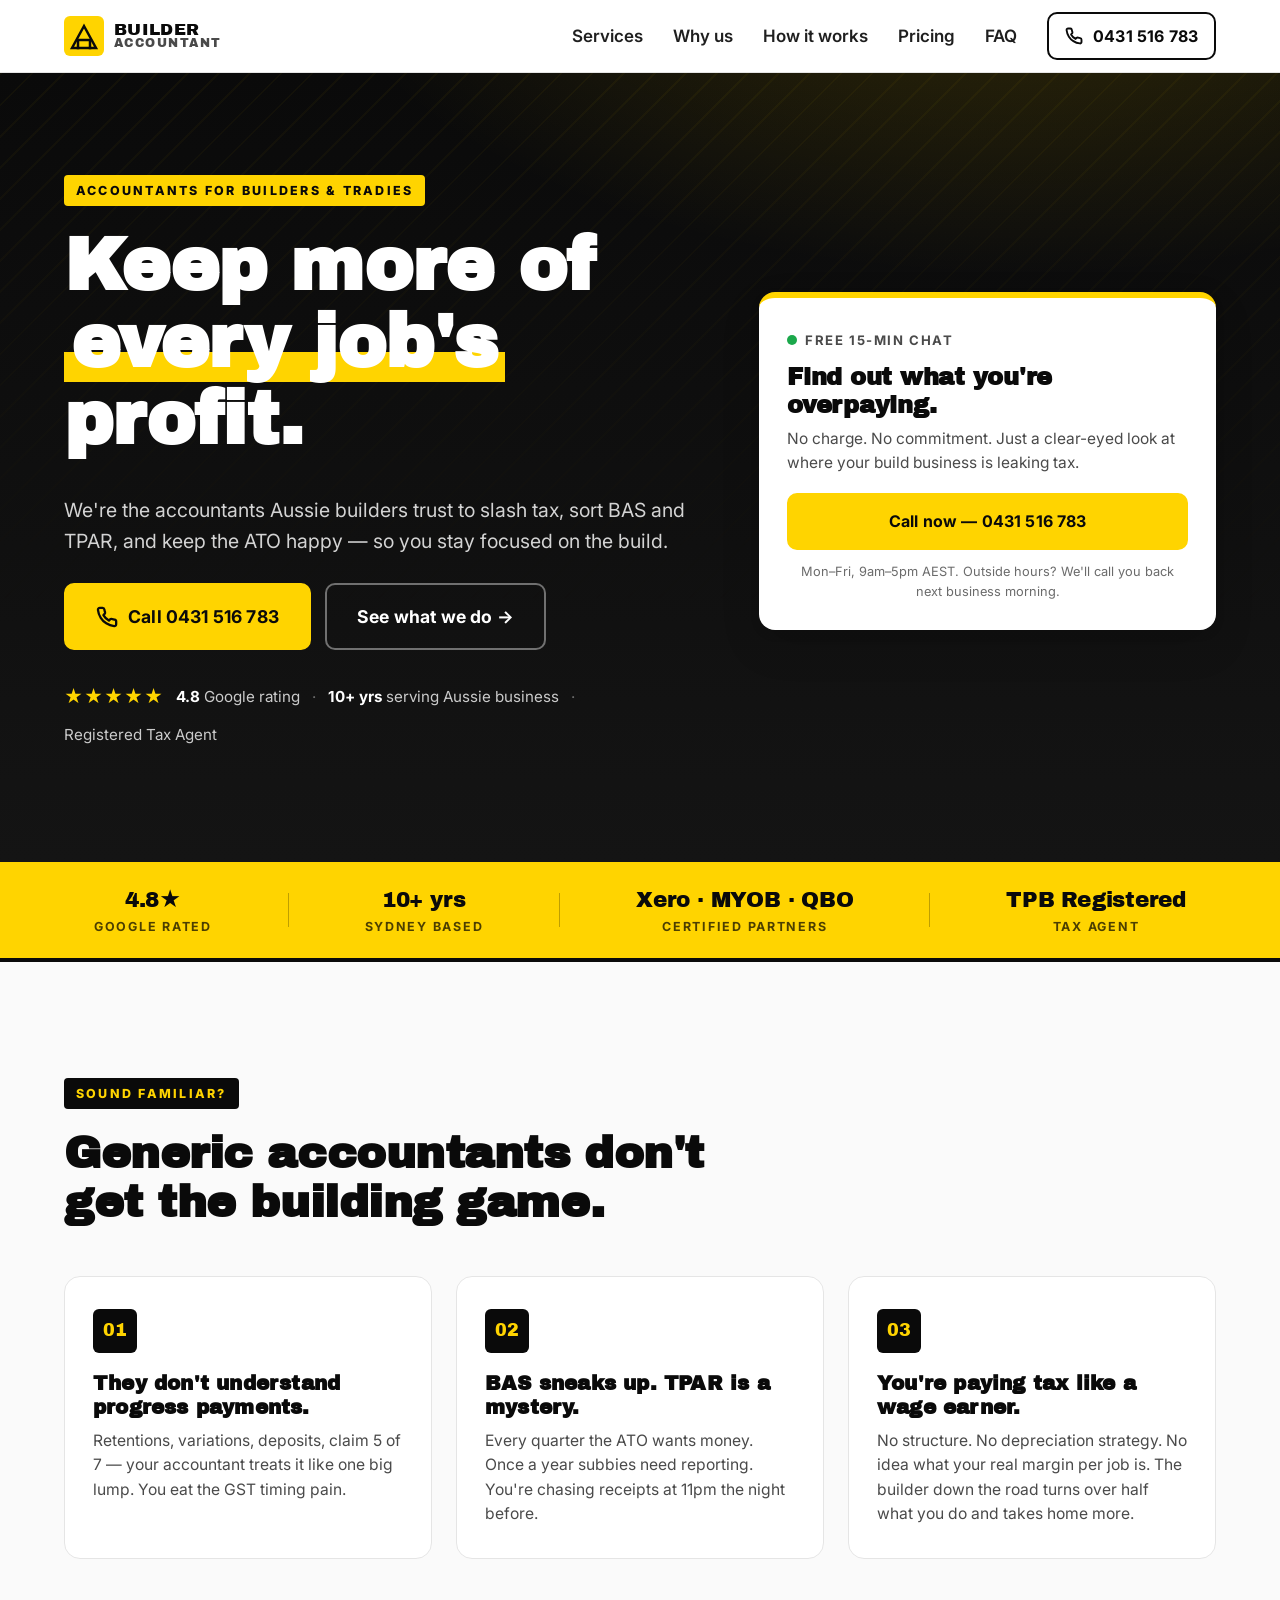
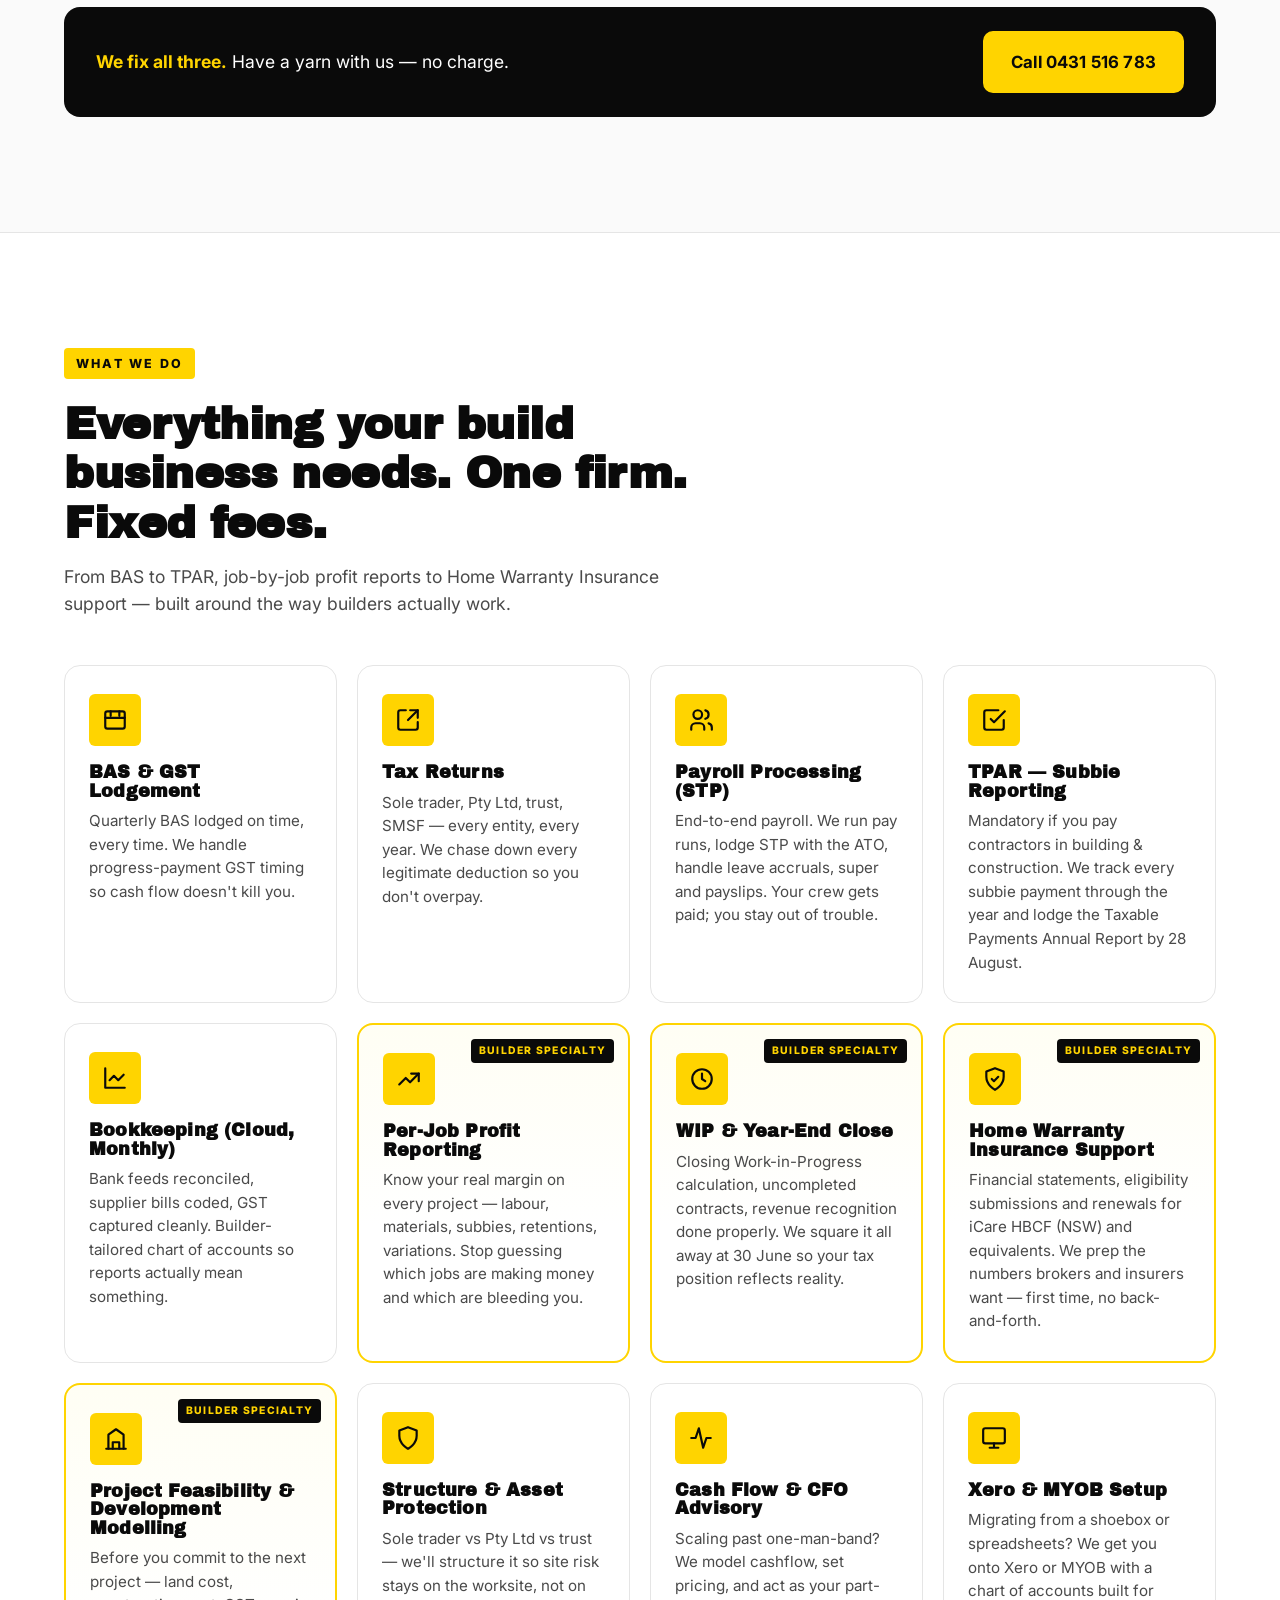
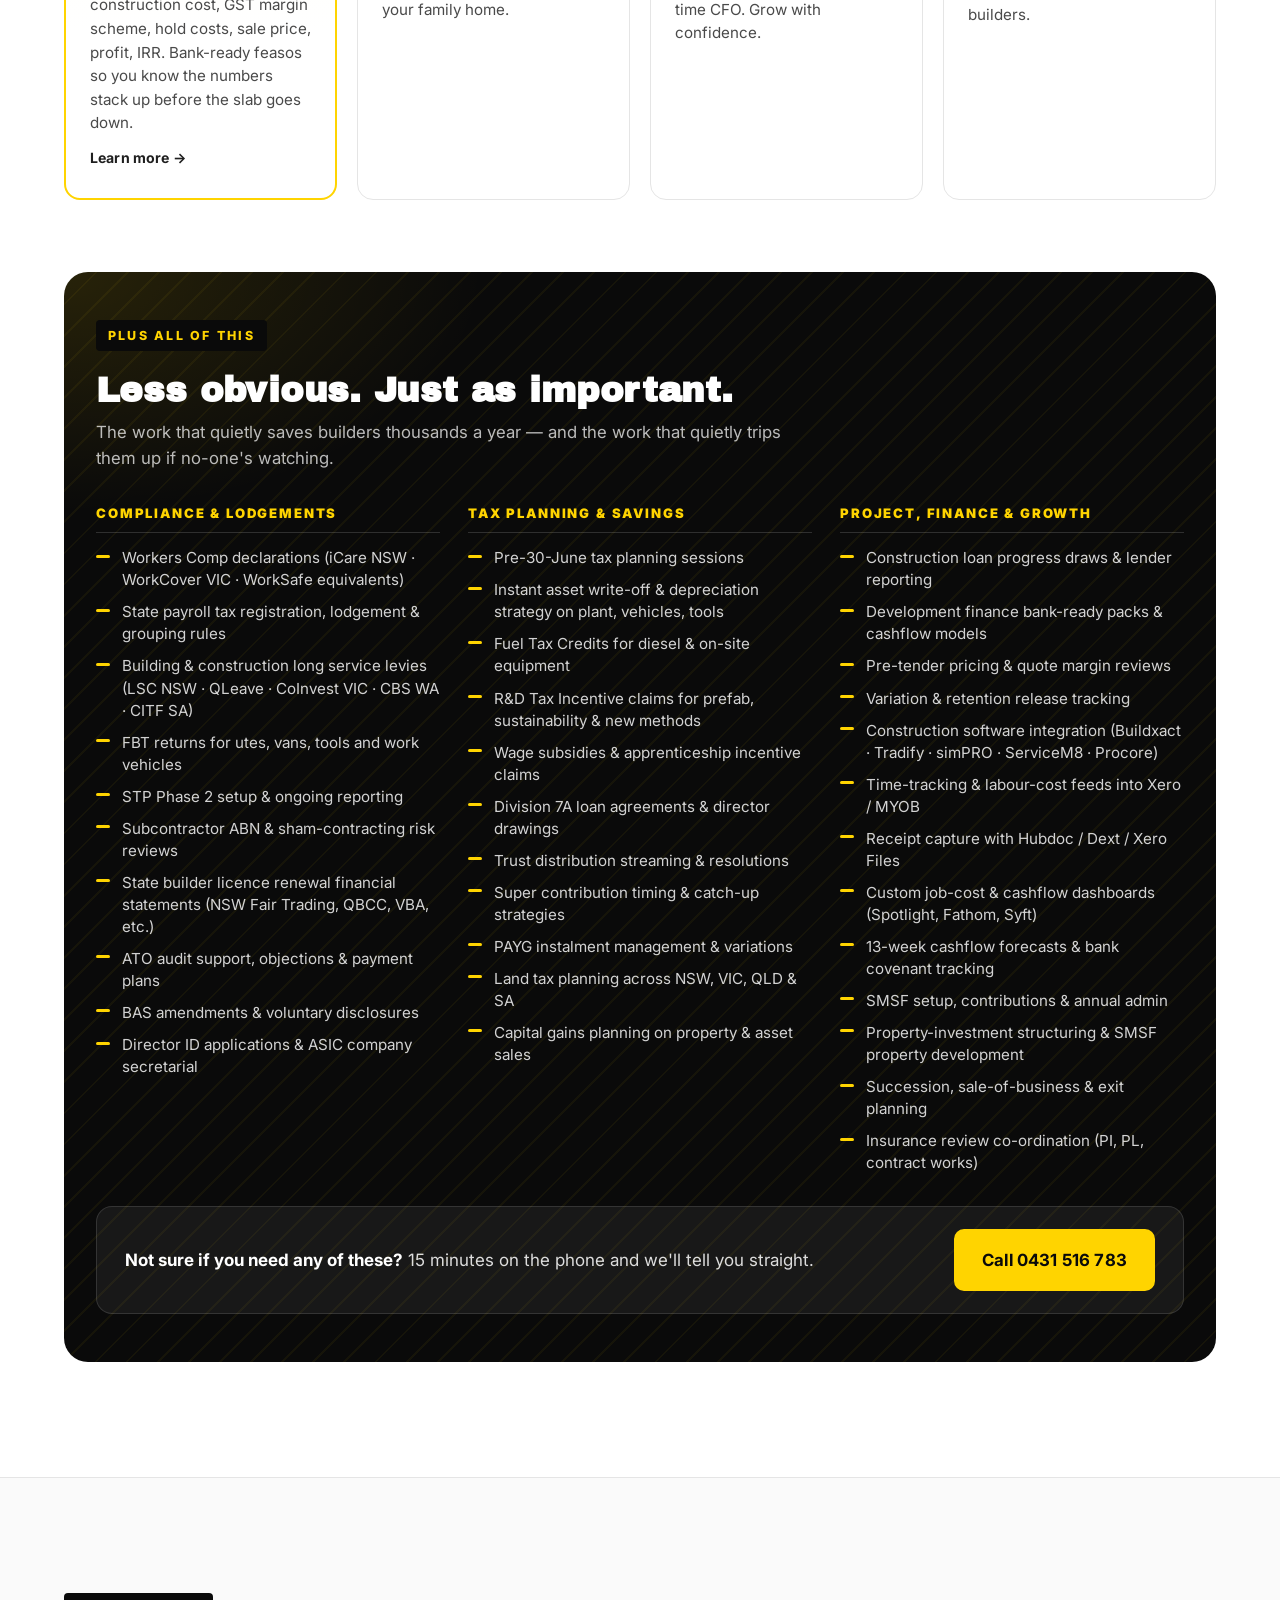
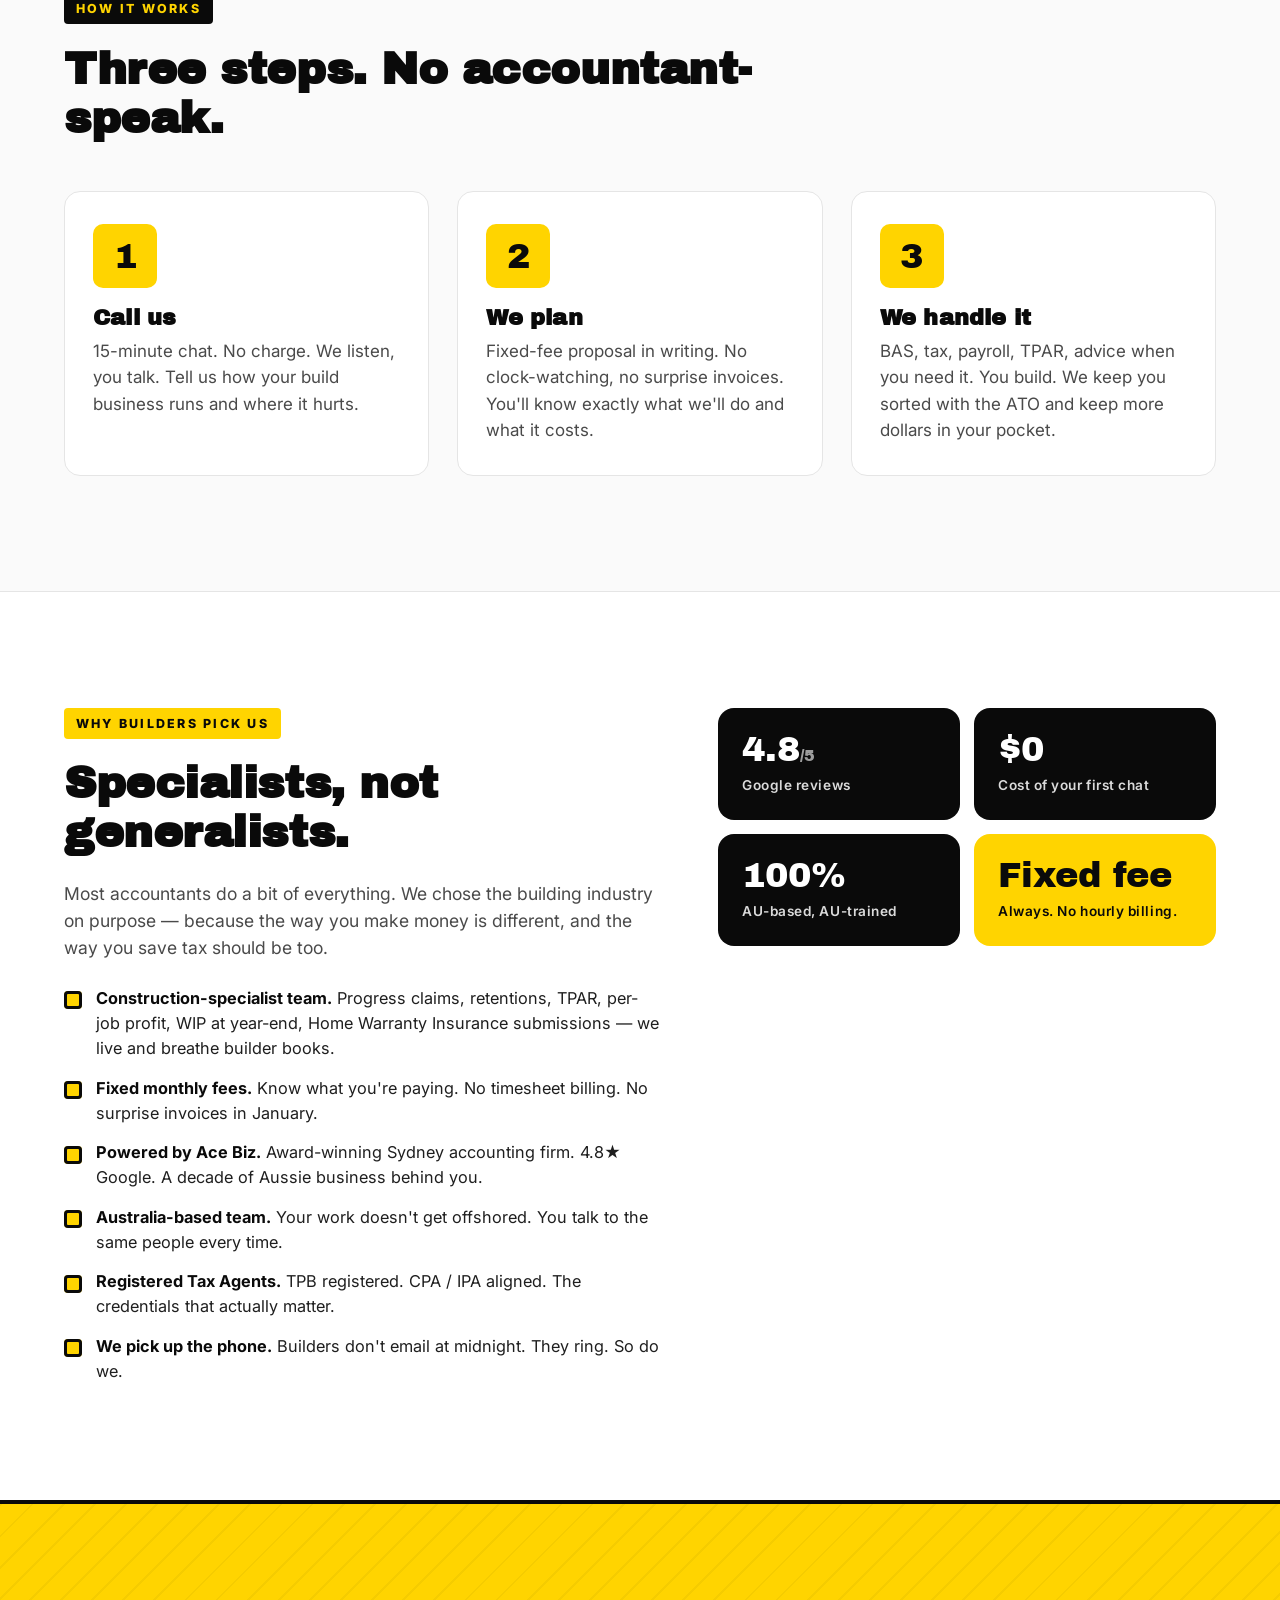
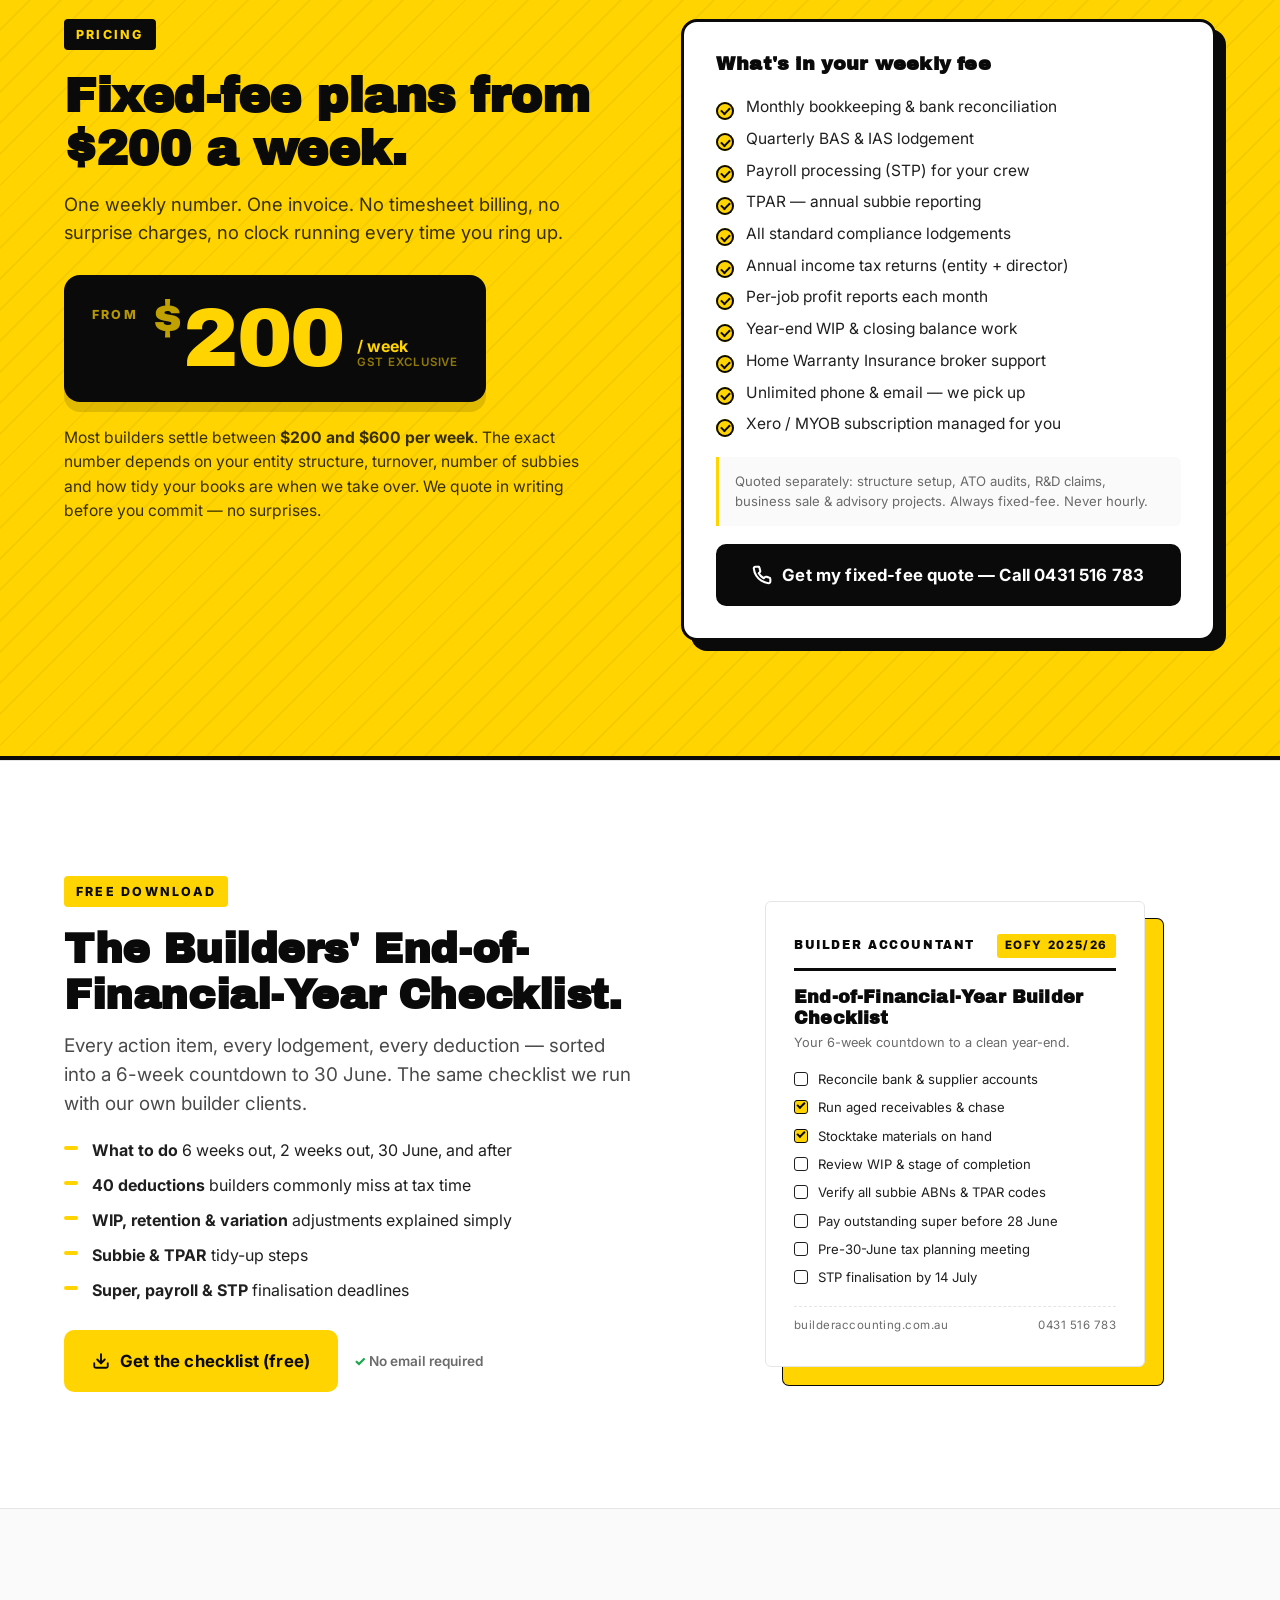
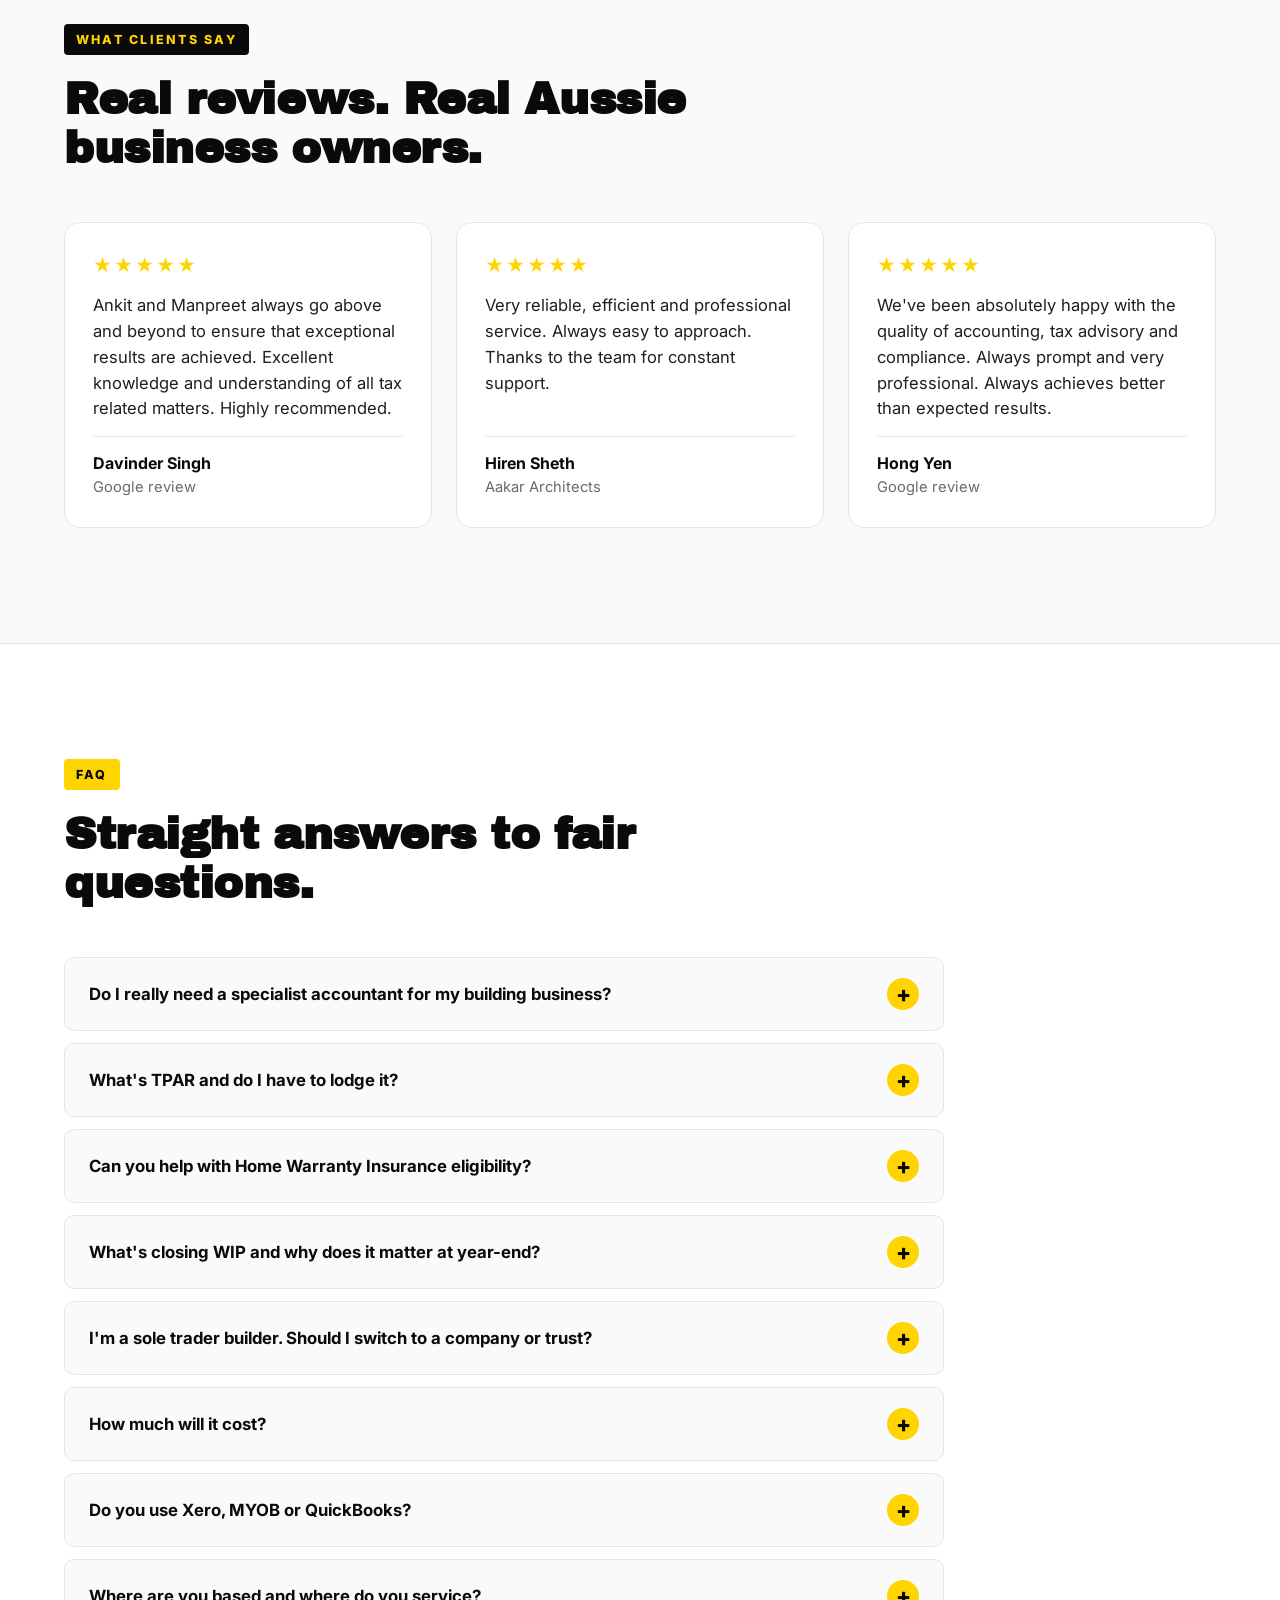
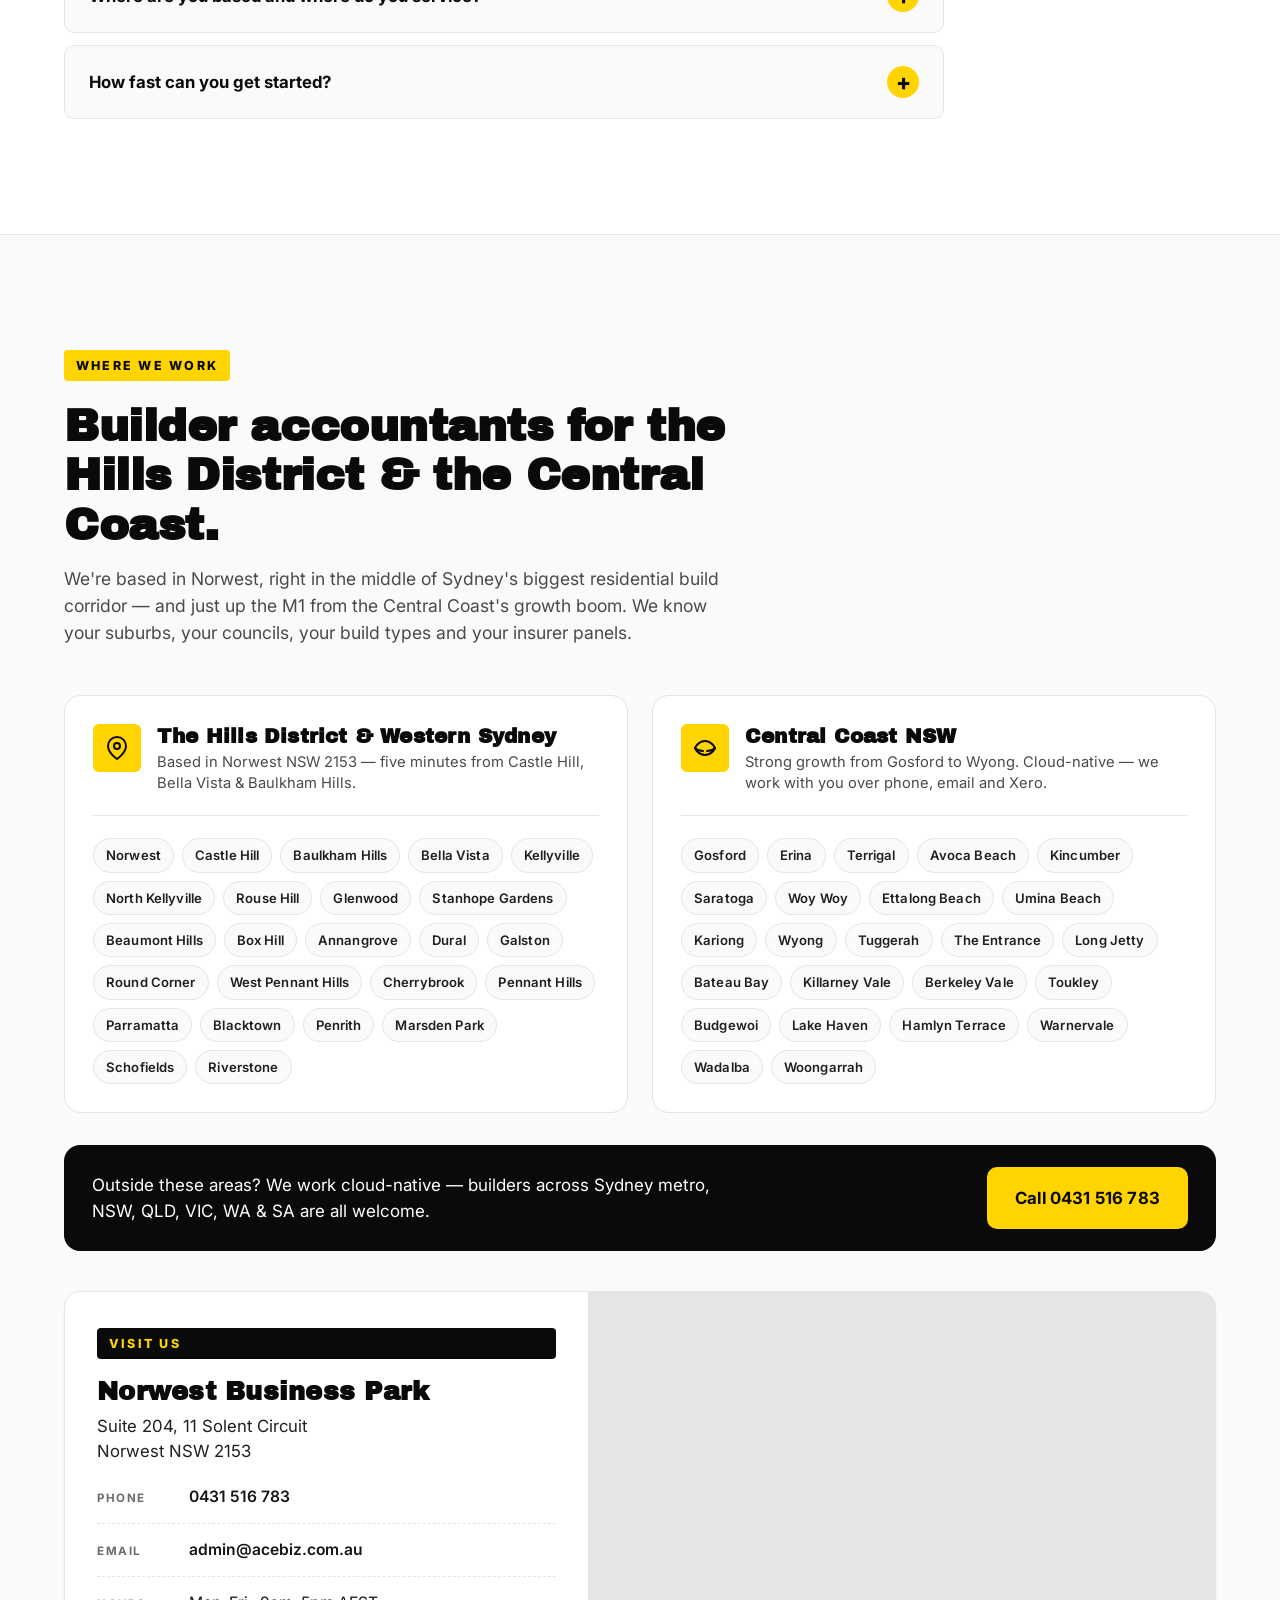
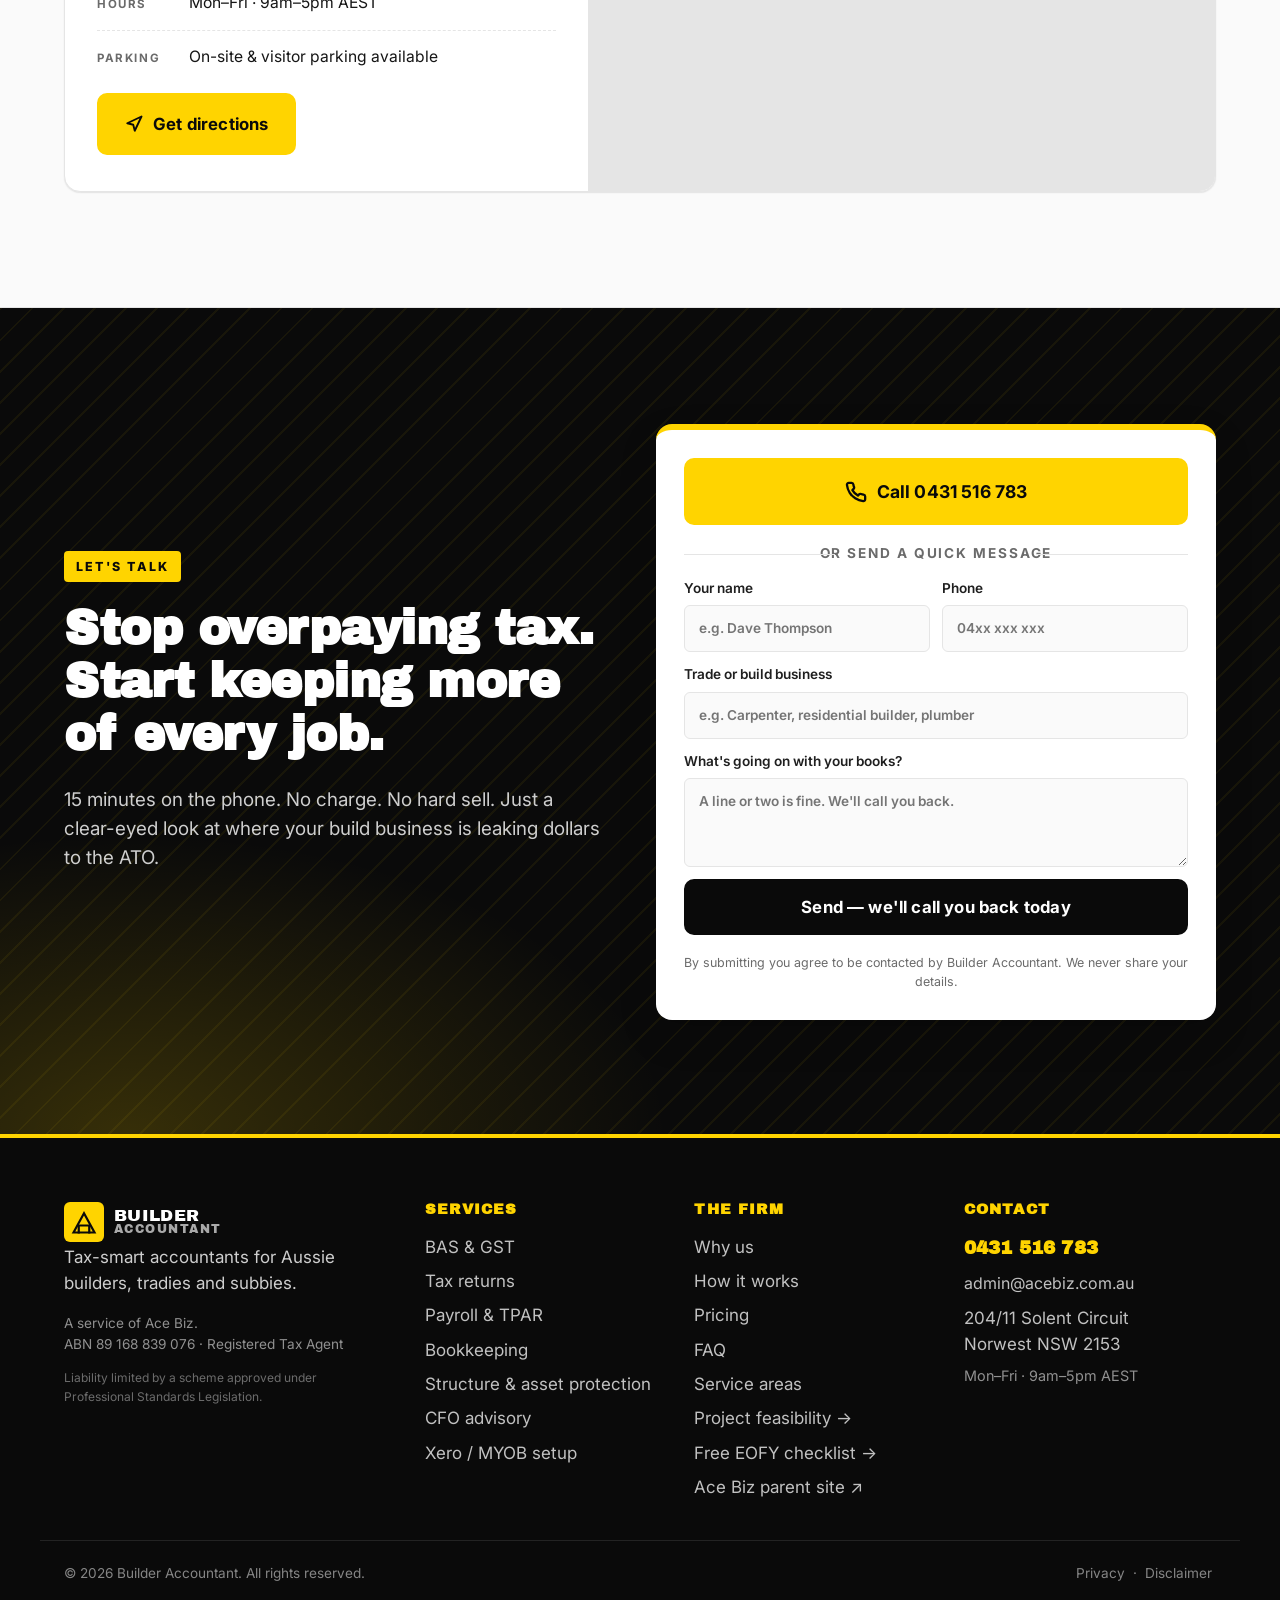
==== index.html @ e3e59bdb "Update contact forms to use Formsubmit.co" ====
<!doctype html>
<html lang="en-AU">
<head>
<meta charset="utf-8">
<meta name="viewport" content="width=device-width,initial-scale=1">
<title>Builder Accountant | Tax-Smart Accountants for Aussie Builders & Tradies</title>
<meta name="description" content="Accountants for builders &amp; tradies across the Hills District, Central Coast &amp; NSW. BAS, TPAR, payroll, per-job profit, WIP, HWI, project feasibility. Fixed plans from $200/week. Call 0431 516 783.">
<meta name="theme-color" content="#0A0A0A">
<meta property="og:title" content="Builder Accountant — Keep more of every job's profit.">
<meta property="og:description" content="The accountants Aussie builders trust to slash tax, sort BAS and TPAR, and keep the ATO happy.">
<meta property="og:type" content="website">
<meta property="og:url" content="https://builderaccounting.com.au">
<link rel="preconnect" href="https://fonts.googleapis.com">
<link rel="preconnect" href="https://fonts.gstatic.com" crossorigin>
<link href="https://fonts.googleapis.com/css2?family=Archivo+Black&family=Inter:wght@400;500;600;700;800&display=swap" rel="stylesheet">
<link rel="stylesheet" href="styles.css">

<!-- Schema.org structured data: LocalBusiness + AccountingService -->
<script type="application/ld+json">
{
  "@context": "https://schema.org",
  "@graph": [
    {
      "@type": ["AccountingService", "LocalBusiness", "ProfessionalService"],
      "@id": "https://builderaccounting.com.au/#business",
      "name": "Builder Accountant",
      "alternateName": "Builder Accountant — A service of Ace Biz",
      "url": "https://builderaccounting.com.au",
      "image": "https://builderaccounting.com.au/og-image.png",
      "logo": "https://builderaccounting.com.au/logo.png",
      "telephone": "+61-431-516-783",
      "email": "admin@acebiz.com.au",
      "priceRange": "$$",
      "currenciesAccepted": "AUD",
      "paymentAccepted": "Cash, EFT, Credit Card, Direct Debit",
      "slogan": "Keep more of every job's profit.",
      "description": "Specialist accountants for Australian builders and tradies. BAS, TPAR, payroll, per-job profit, WIP, Home Warranty Insurance, project feasibility and tax planning. Fixed-fee plans from $200 a week.",
      "parentOrganization": {
        "@type": "AccountingService",
        "name": "Ace Biz",
        "url": "https://acebiz.com.au"
      },
      "address": {
        "@type": "PostalAddress",
        "streetAddress": "Suite 204, 11 Solent Circuit",
        "addressLocality": "Norwest",
        "addressRegion": "NSW",
        "postalCode": "2153",
        "addressCountry": "AU"
      },
      "geo": {
        "@type": "GeoCoordinates",
        "latitude": -33.7333,
        "longitude": 150.9667
      },
      "openingHoursSpecification": {
        "@type": "OpeningHoursSpecification",
        "dayOfWeek": ["Monday", "Tuesday", "Wednesday", "Thursday", "Friday"],
        "opens": "09:00",
        "closes": "17:00"
      },
      "aggregateRating": {
        "@type": "AggregateRating",
        "ratingValue": "4.8",
        "bestRating": "5",
        "ratingCount": "30"
      },
      "areaServed": [
        { "@type": "AdministrativeArea", "name": "The Hills District, NSW" },
        { "@type": "AdministrativeArea", "name": "Central Coast, NSW" },
        { "@type": "AdministrativeArea", "name": "Western Sydney, NSW" },
        { "@type": "City", "name": "Norwest" },
        { "@type": "City", "name": "Castle Hill" },
        { "@type": "City", "name": "Baulkham Hills" },
        { "@type": "City", "name": "Bella Vista" },
        { "@type": "City", "name": "Kellyville" },
        { "@type": "City", "name": "Rouse Hill" },
        { "@type": "City", "name": "Gosford" },
        { "@type": "City", "name": "Erina" },
        { "@type": "City", "name": "Wyong" },
        { "@type": "City", "name": "Terrigal" },
        { "@type": "State", "name": "New South Wales" }
      ],
      "knowsAbout": [
        "BAS Lodgement", "GST", "TPAR", "Single Touch Payroll",
        "Job Costing", "Work-in-Progress Accounting", "Home Warranty Insurance",
        "Project Feasibility Analysis", "Construction Tax", "Fuel Tax Credits",
        "Division 7A", "Trust Distributions", "Xero", "MYOB"
      ],
      "hasOfferCatalog": {
        "@type": "OfferCatalog",
        "name": "Accounting Services for Builders",
        "itemListElement": [
          { "@type": "Offer", "itemOffered": { "@type": "Service", "name": "BAS & GST Lodgement" } },
          { "@type": "Offer", "itemOffered": { "@type": "Service", "name": "Tax Returns" } },
          { "@type": "Offer", "itemOffered": { "@type": "Service", "name": "Payroll Processing (STP)" } },
          { "@type": "Offer", "itemOffered": { "@type": "Service", "name": "TPAR — Taxable Payments Annual Report" } },
          { "@type": "Offer", "itemOffered": { "@type": "Service", "name": "Bookkeeping" } },
          { "@type": "Offer", "itemOffered": { "@type": "Service", "name": "Per-Job Profit Reporting" } },
          { "@type": "Offer", "itemOffered": { "@type": "Service", "name": "WIP & Year-End Close" } },
          { "@type": "Offer", "itemOffered": { "@type": "Service", "name": "Home Warranty Insurance Support" } },
          { "@type": "Offer", "itemOffered": { "@type": "Service", "name": "Project Feasibility & Development Modelling" } },
          { "@type": "Offer", "itemOffered": { "@type": "Service", "name": "Business Structure & Asset Protection" } },
          { "@type": "Offer", "itemOffered": { "@type": "Service", "name": "Cash Flow & CFO Advisory" } },
          { "@type": "Offer", "itemOffered": { "@type": "Service", "name": "Xero & MYOB Setup" } }
        ]
      },
      "offers": {
        "@type": "Offer",
        "priceCurrency": "AUD",
        "price": "200",
        "priceSpecification": {
          "@type": "UnitPriceSpecification",
          "price": "200",
          "priceCurrency": "AUD",
          "unitText": "WEEK",
          "referenceQuantity": { "@type": "QuantitativeValue", "value": "1", "unitText": "WEEK" }
        },
        "description": "Fixed-fee weekly accounting plan for builders, starting from $200 per week."
      },
      "sameAs": [
        "https://acebiz.com.au"
      ]
    },
    {
      "@type": "WebSite",
      "@id": "https://builderaccounting.com.au/#website",
      "url": "https://builderaccounting.com.au",
      "name": "Builder Accountant",
      "publisher": { "@id": "https://builderaccounting.com.au/#business" },
      "inLanguage": "en-AU"
    },
    {
      "@type": "FAQPage",
      "@id": "https://builderaccounting.com.au/#faq",
      "mainEntity": [
        {
          "@type": "Question",
          "name": "Do I really need a specialist accountant for my building business?",
          "acceptedAnswer": { "@type": "Answer", "text": "If you want to keep more profit, yes. Builders deal with progress payments, retentions, subcontractors, TPAR, GST timing on long jobs and high site risk — none of which a generalist sees every day. A specialist saves you tax and saves you hassle." }
        },
        {
          "@type": "Question",
          "name": "What's TPAR and do I have to lodge it?",
          "acceptedAnswer": { "@type": "Answer", "text": "The Taxable Payments Annual Report is mandatory for businesses in the building and construction industry that pay contractors. It's due 28 August each year and reports every dollar paid to subcontractors. We handle it for you as part of our standard service." }
        },
        {
          "@type": "Question",
          "name": "Can you help with Home Warranty Insurance eligibility?",
          "acceptedAnswer": { "@type": "Answer", "text": "Yes. We prepare the financial statements, working-capital and net-asset positions that iCare HBCF (NSW) and equivalent insurers in QLD, VIC, WA and SA require for builder eligibility and turnover limits." }
        },
        {
          "@type": "Question",
          "name": "What's closing WIP and why does it matter at year-end?",
          "acceptedAnswer": { "@type": "Answer", "text": "Work-in-Progress is the value of jobs that are part-finished at 30 June. Getting it wrong distorts your taxable income. We calculate it using stage-of-completion or cost-to-cost methods so your year-end position reflects reality." }
        },
        {
          "@type": "Question",
          "name": "How much will it cost?",
          "acceptedAnswer": { "@type": "Answer", "text": "Fixed weekly fee, agreed up front in writing. Plans start from $200 a week and most builders settle between $200 and $600 per week depending on structure, turnover, subbies and book cleanliness." }
        },
        {
          "@type": "Question",
          "name": "Where are you based and where do you service?",
          "acceptedAnswer": { "@type": "Answer", "text": "Office is in Norwest NSW 2153 in the Hills District. We service builders heavily across the Hills, Western Sydney and the Central Coast, and work cloud-native with builders across NSW, QLD, VIC, WA and SA." }
        }
      ]
    }
  ]
}
</script>
</head>
<body>

<!-- Skip link -->
<a class="skip" href="#main">Skip to content</a>

<!-- Header -->
<header class="hdr" id="hdr">
  <div class="wrap hdr-row">
    <a href="#" class="logo" aria-label="Builder Accountant home">
      <span class="logo-mark" aria-hidden="true">
        <svg viewBox="0 0 32 32" width="32" height="32" fill="none" stroke="currentColor" stroke-width="2.5" stroke-linecap="square" stroke-linejoin="miter">
          <path d="M4 28 L16 6 L28 28 Z"/>
          <path d="M10 28 L10 20 L22 20 L22 28"/>
        </svg>
      </span>
      <span class="logo-text">BUILDER<span class="logo-text-2">ACCOUNTANT</span></span>
    </a>
    <nav class="nav" aria-label="Primary">
      <a href="#services">Services</a>
      <a href="#why">Why us</a>
      <a href="#process">How it works</a>
      <a href="#pricing">Pricing</a>
      <a href="#faq">FAQ</a>
    </nav>
    <a class="btn btn-call hdr-cta" href="tel:+61431516783">
      <svg viewBox="0 0 24 24" width="18" height="18" fill="none" stroke="currentColor" stroke-width="2.5" stroke-linecap="round" stroke-linejoin="round" aria-hidden="true">
        <path d="M22 16.92v3a2 2 0 0 1-2.18 2 19.79 19.79 0 0 1-8.63-3.07 19.5 19.5 0 0 1-6-6 19.79 19.79 0 0 1-3.07-8.67A2 2 0 0 1 4.11 2h3a2 2 0 0 1 2 1.72c.13.96.37 1.9.72 2.81a2 2 0 0 1-.45 2.11L8.09 9.91a16 16 0 0 0 6 6l1.27-1.27a2 2 0 0 1 2.11-.45c.91.35 1.85.59 2.81.72A2 2 0 0 1 22 16.92z"/>
      </svg>
      <span><strong>0431 516 783</strong></span>
    </a>
  </div>
</header>

<main id="main">

<!-- Hero -->
<section class="hero">
  <div class="wrap hero-grid">
    <div class="hero-copy">
      <div class="eyebrow">ACCOUNTANTS FOR BUILDERS &amp; TRADIES</div>
      <h1>Keep more of <span class="hl">every job's</span> profit.</h1>
      <p class="lead">We're the accountants Aussie builders trust to slash tax, sort BAS and TPAR, and keep the ATO happy — so you stay focused on the build.</p>
      <div class="cta-row">
        <a class="btn btn-primary btn-xl" href="tel:+61431516783">
          <svg viewBox="0 0 24 24" width="22" height="22" fill="none" stroke="currentColor" stroke-width="2.5" stroke-linecap="round" stroke-linejoin="round" aria-hidden="true">
            <path d="M22 16.92v3a2 2 0 0 1-2.18 2 19.79 19.79 0 0 1-8.63-3.07 19.5 19.5 0 0 1-6-6 19.79 19.79 0 0 1-3.07-8.67A2 2 0 0 1 4.11 2h3a2 2 0 0 1 2 1.72c.13.96.37 1.9.72 2.81a2 2 0 0 1-.45 2.11L8.09 9.91a16 16 0 0 0 6 6l1.27-1.27a2 2 0 0 1 2.11-.45c.91.35 1.85.59 2.81.72A2 2 0 0 1 22 16.92z"/>
          </svg>
          <span>Call 0431 516 783</span>
        </a>
        <a class="btn btn-ghost btn-xl" href="#services">See what we do →</a>
      </div>
      <div class="hero-trust">
        <div class="stars" aria-label="4.8 out of 5 stars on Google">
          <span aria-hidden="true">★★★★★</span>
        </div>
        <span><strong>4.8</strong> Google rating</span>
        <span class="dot" aria-hidden="true">·</span>
        <span><strong>10+ yrs</strong> serving Aussie business</span>
        <span class="dot" aria-hidden="true">·</span>
        <span>Registered Tax Agent</span>
      </div>
    </div>

    <aside class="hero-card" aria-label="Quick contact">
      <div class="hero-card-head">
        <div class="pulse" aria-hidden="true"></div>
        <span>Free 15-min chat</span>
      </div>
      <h2 class="hero-card-title">Find out what you're overpaying.</h2>
      <p class="hero-card-sub">No charge. No commitment. Just a clear-eyed look at where your build business is leaking tax.</p>
      <a class="btn btn-primary btn-block" href="tel:+61431516783">Call now — 0431 516 783</a>
      <p class="hero-card-fineprint">Mon–Fri, 9am–5pm AEST. Outside hours? We'll call you back next business morning.</p>
    </aside>
  </div>
</section>

<!-- Trust strip -->
<section class="trust">
  <div class="wrap trust-row">
    <div class="trust-item">
      <div class="trust-num">4.8★</div>
      <div class="trust-lbl">Google rated</div>
    </div>
    <div class="trust-sep" aria-hidden="true"></div>
    <div class="trust-item">
      <div class="trust-num">10+ yrs</div>
      <div class="trust-lbl">Sydney based</div>
    </div>
    <div class="trust-sep" aria-hidden="true"></div>
    <div class="trust-item">
      <div class="trust-num">Xero · MYOB · QBO</div>
      <div class="trust-lbl">Certified partners</div>
    </div>
    <div class="trust-sep" aria-hidden="true"></div>
    <div class="trust-item">
      <div class="trust-num">TPB Registered</div>
      <div class="trust-lbl">Tax Agent</div>
    </div>
  </div>
</section>

<!-- Pain section -->
<section class="pain" id="pain">
  <div class="wrap">
    <div class="section-head">
      <div class="eyebrow eyebrow-dark">SOUND FAMILIAR?</div>
      <h2>Generic accountants don't get the building game.</h2>
    </div>
    <div class="pain-grid">
      <div class="pain-card">
        <div class="pain-num">01</div>
        <h3>They don't understand progress payments.</h3>
        <p>Retentions, variations, deposits, claim 5 of 7 — your accountant treats it like one big lump. You eat the GST timing pain.</p>
      </div>
      <div class="pain-card">
        <div class="pain-num">02</div>
        <h3>BAS sneaks up. TPAR is a mystery.</h3>
        <p>Every quarter the ATO wants money. Once a year subbies need reporting. You're chasing receipts at 11pm the night before.</p>
      </div>
      <div class="pain-card">
        <div class="pain-num">03</div>
        <h3>You're paying tax like a wage earner.</h3>
        <p>No structure. No depreciation strategy. No idea what your real margin per job is. The builder down the road turns over half what you do and takes home more.</p>
      </div>
    </div>
    <div class="pain-cta">
      <p class="pain-cta-text"><strong>We fix all three.</strong> Have a yarn with us — no charge.</p>
      <a class="btn btn-primary btn-lg" href="tel:+61431516783">Call 0431 516 783</a>
    </div>
  </div>
</section>

<!-- Services -->
<section class="services" id="services">
  <div class="wrap">
    <div class="section-head section-head-light">
      <div class="eyebrow">WHAT WE DO</div>
      <h2>Everything your build business needs. One firm. Fixed fees.</h2>
      <p class="section-sub">From BAS to TPAR, job-by-job profit reports to Home Warranty Insurance support — built around the way builders actually work.</p>
    </div>

    <div class="services-grid">
      <article class="svc">
        <div class="svc-icon" aria-hidden="true">
          <svg viewBox="0 0 24 24" fill="none" stroke="currentColor" stroke-width="2" stroke-linecap="round" stroke-linejoin="round"><rect x="3" y="4" width="18" height="16" rx="2"/><path d="M3 10h18M8 4v4M16 4v4"/></svg>
        </div>
        <h3>BAS &amp; GST Lodgement</h3>
        <p>Quarterly BAS lodged on time, every time. We handle progress-payment GST timing so cash flow doesn't kill you.</p>
      </article>
      <article class="svc">
        <div class="svc-icon" aria-hidden="true">
          <svg viewBox="0 0 24 24" fill="none" stroke="currentColor" stroke-width="2" stroke-linecap="round" stroke-linejoin="round"><path d="M14 3h7v7"/><path d="M21 3l-9 9"/><path d="M21 14v5a2 2 0 0 1-2 2H5a2 2 0 0 1-2-2V5a2 2 0 0 1 2-2h5"/></svg>
        </div>
        <h3>Tax Returns</h3>
        <p>Sole trader, Pty Ltd, trust, SMSF — every entity, every year. We chase down every legitimate deduction so you don't overpay.</p>
      </article>
      <article class="svc">
        <div class="svc-icon" aria-hidden="true">
          <svg viewBox="0 0 24 24" fill="none" stroke="currentColor" stroke-width="2" stroke-linecap="round" stroke-linejoin="round"><circle cx="9" cy="7" r="4"/><path d="M3 21v-2a4 4 0 0 1 4-4h4a4 4 0 0 1 4 4v2"/><path d="M16 3.13a4 4 0 0 1 0 7.75"/><path d="M22 21v-2a4 4 0 0 0-3-3.87"/></svg>
        </div>
        <h3>Payroll Processing (STP)</h3>
        <p>End-to-end payroll. We run pay runs, lodge STP with the ATO, handle leave accruals, super and payslips. Your crew gets paid; you stay out of trouble.</p>
      </article>
      <article class="svc">
        <div class="svc-icon" aria-hidden="true">
          <svg viewBox="0 0 24 24" fill="none" stroke="currentColor" stroke-width="2" stroke-linecap="round" stroke-linejoin="round"><path d="M9 11l3 3L22 4"/><path d="M21 12v7a2 2 0 0 1-2 2H5a2 2 0 0 1-2-2V5a2 2 0 0 1 2-2h11"/></svg>
        </div>
        <h3>TPAR — Subbie Reporting</h3>
        <p>Mandatory if you pay contractors in building &amp; construction. We track every subbie payment through the year and lodge the Taxable Payments Annual Report by 28 August.</p>
      </article>
      <article class="svc">
        <div class="svc-icon" aria-hidden="true">
          <svg viewBox="0 0 24 24" fill="none" stroke="currentColor" stroke-width="2" stroke-linecap="round" stroke-linejoin="round"><path d="M3 3v18h18"/><path d="M7 14l4-4 4 4 5-5"/></svg>
        </div>
        <h3>Bookkeeping (Cloud, Monthly)</h3>
        <p>Bank feeds reconciled, supplier bills coded, GST captured cleanly. Builder-tailored chart of accounts so reports actually mean something.</p>
      </article>
      <article class="svc svc-hi">
        <div class="svc-icon" aria-hidden="true">
          <svg viewBox="0 0 24 24" fill="none" stroke="currentColor" stroke-width="2" stroke-linecap="round" stroke-linejoin="round"><path d="M3 17l6-6 4 4 8-8"/><path d="M14 7h7v7"/></svg>
        </div>
        <h3>Per-Job Profit Reporting</h3>
        <p>Know your real margin on every project — labour, materials, subbies, retentions, variations. Stop guessing which jobs are making money and which are bleeding you.</p>
        <span class="svc-tag">Builder specialty</span>
      </article>
      <article class="svc svc-hi">
        <div class="svc-icon" aria-hidden="true">
          <svg viewBox="0 0 24 24" fill="none" stroke="currentColor" stroke-width="2" stroke-linecap="round" stroke-linejoin="round"><circle cx="12" cy="12" r="9"/><path d="M12 7v5l3 2"/></svg>
        </div>
        <h3>WIP &amp; Year-End Close</h3>
        <p>Closing Work-in-Progress calculation, uncompleted contracts, revenue recognition done properly. We square it all away at 30 June so your tax position reflects reality.</p>
        <span class="svc-tag">Builder specialty</span>
      </article>
      <article class="svc svc-hi">
        <div class="svc-icon" aria-hidden="true">
          <svg viewBox="0 0 24 24" fill="none" stroke="currentColor" stroke-width="2" stroke-linecap="round" stroke-linejoin="round"><path d="M12 22s-8-4-8-12V5l8-3 8 3v5c0 8-8 12-8 12z"/><path d="M9 12l2 2 4-4"/></svg>
        </div>
        <h3>Home Warranty Insurance Support</h3>
        <p>Financial statements, eligibility submissions and renewals for iCare HBCF (NSW) and equivalents. We prep the numbers brokers and insurers want — first time, no back-and-forth.</p>
        <span class="svc-tag">Builder specialty</span>
      </article>
      <a class="svc svc-hi svc-link" href="services/project-feasibility/index.html">
        <div class="svc-icon" aria-hidden="true">
          <svg viewBox="0 0 24 24" fill="none" stroke="currentColor" stroke-width="2" stroke-linecap="round" stroke-linejoin="round"><path d="M3 21h18"/><path d="M5 21V8l7-5 7 5v13"/><path d="M9 21v-6h6v6"/></svg>
        </div>
        <h3>Project Feasibility &amp; Development Modelling</h3>
        <p>Before you commit to the next project — land cost, construction cost, GST margin scheme, hold costs, sale price, profit, IRR. Bank-ready feasos so you know the numbers stack up before the slab goes down.</p>
        <span class="svc-tag">Builder specialty</span>
        <span class="svc-more">Learn more →</span>
      </a>
      <article class="svc">
        <div class="svc-icon" aria-hidden="true">
          <svg viewBox="0 0 24 24" fill="none" stroke="currentColor" stroke-width="2" stroke-linecap="round" stroke-linejoin="round"><path d="M12 22s-8-4-8-12V5l8-3 8 3v5c0 8-8 12-8 12z"/></svg>
        </div>
        <h3>Structure &amp; Asset Protection</h3>
        <p>Sole trader vs Pty Ltd vs trust — we'll structure it so site risk stays on the worksite, not on your family home.</p>
      </article>
      <article class="svc">
        <div class="svc-icon" aria-hidden="true">
          <svg viewBox="0 0 24 24" fill="none" stroke="currentColor" stroke-width="2" stroke-linecap="round" stroke-linejoin="round"><path d="M3 12h4l3-9 4 18 3-9h4"/></svg>
        </div>
        <h3>Cash Flow &amp; CFO Advisory</h3>
        <p>Scaling past one-man-band? We model cashflow, set pricing, and act as your part-time CFO. Grow with confidence.</p>
      </article>
      <article class="svc">
        <div class="svc-icon" aria-hidden="true">
          <svg viewBox="0 0 24 24" fill="none" stroke="currentColor" stroke-width="2" stroke-linecap="round" stroke-linejoin="round"><rect x="2" y="3" width="20" height="14" rx="2"/><path d="M8 21h8M12 17v4"/></svg>
        </div>
        <h3>Xero &amp; MYOB Setup</h3>
        <p>Migrating from a shoebox or spreadsheets? We get you onto Xero or MYOB with a chart of accounts built for builders.</p>
      </article>
    </div>

    <!-- More we handle -->
    <div class="more">
      <div class="more-head">
        <div class="eyebrow eyebrow-dark">PLUS ALL OF THIS</div>
        <h3>Less obvious. Just as important.</h3>
        <p>The work that quietly saves builders thousands a year — and the work that quietly trips them up if no-one's watching.</p>
      </div>
      <div class="more-grid">
        <div class="more-col">
          <h4>Compliance &amp; lodgements</h4>
          <ul class="more-list">
            <li>Workers Comp declarations (iCare NSW · WorkCover VIC · WorkSafe equivalents)</li>
            <li>State payroll tax registration, lodgement &amp; grouping rules</li>
            <li>Building &amp; construction long service levies (LSC NSW · QLeave · CoInvest VIC · CBS WA · CITF SA)</li>
            <li>FBT returns for utes, vans, tools and work vehicles</li>
            <li>STP Phase 2 setup &amp; ongoing reporting</li>
            <li>Subcontractor ABN &amp; sham-contracting risk reviews</li>
            <li>State builder licence renewal financial statements (NSW Fair Trading, QBCC, VBA, etc.)</li>
            <li>ATO audit support, objections &amp; payment plans</li>
            <li>BAS amendments &amp; voluntary disclosures</li>
            <li>Director ID applications &amp; ASIC company secretarial</li>
          </ul>
        </div>
        <div class="more-col">
          <h4>Tax planning &amp; savings</h4>
          <ul class="more-list">
            <li>Pre-30-June tax planning sessions</li>
            <li>Instant asset write-off &amp; depreciation strategy on plant, vehicles, tools</li>
            <li>Fuel Tax Credits for diesel &amp; on-site equipment</li>
            <li>R&amp;D Tax Incentive claims for prefab, sustainability &amp; new methods</li>
            <li>Wage subsidies &amp; apprenticeship incentive claims</li>
            <li>Division 7A loan agreements &amp; director drawings</li>
            <li>Trust distribution streaming &amp; resolutions</li>
            <li>Super contribution timing &amp; catch-up strategies</li>
            <li>PAYG instalment management &amp; variations</li>
            <li>Land tax planning across NSW, VIC, QLD &amp; SA</li>
            <li>Capital gains planning on property &amp; asset sales</li>
          </ul>
        </div>
        <div class="more-col">
          <h4>Project, finance &amp; growth</h4>
          <ul class="more-list">
            <li>Construction loan progress draws &amp; lender reporting</li>
            <li>Development finance bank-ready packs &amp; cashflow models</li>
            <li>Pre-tender pricing &amp; quote margin reviews</li>
            <li>Variation &amp; retention release tracking</li>
            <li>Construction software integration (Buildxact · Tradify · simPRO · ServiceM8 · Procore)</li>
            <li>Time-tracking &amp; labour-cost feeds into Xero / MYOB</li>
            <li>Receipt capture with Hubdoc / Dext / Xero Files</li>
            <li>Custom job-cost &amp; cashflow dashboards (Spotlight, Fathom, Syft)</li>
            <li>13-week cashflow forecasts &amp; bank covenant tracking</li>
            <li>SMSF setup, contributions &amp; annual admin</li>
            <li>Property-investment structuring &amp; SMSF property development</li>
            <li>Succession, sale-of-business &amp; exit planning</li>
            <li>Insurance review co-ordination (PI, PL, contract works)</li>
          </ul>
        </div>
      </div>
      <div class="more-cta">
        <p><strong>Not sure if you need any of these?</strong> 15 minutes on the phone and we'll tell you straight.</p>
        <a class="btn btn-primary btn-lg" href="tel:+61431516783">Call 0431 516 783</a>
      </div>
    </div>
  </div>
</section>

<!-- Process -->
<section class="process" id="process">
  <div class="wrap">
    <div class="section-head">
      <div class="eyebrow eyebrow-dark">HOW IT WORKS</div>
      <h2>Three steps. No accountant-speak.</h2>
    </div>
    <ol class="process-grid">
      <li class="step">
        <div class="step-num">1</div>
        <h3>Call us</h3>
        <p>15-minute chat. No charge. We listen, you talk. Tell us how your build business runs and where it hurts.</p>
      </li>
      <li class="step">
        <div class="step-num">2</div>
        <h3>We plan</h3>
        <p>Fixed-fee proposal in writing. No clock-watching, no surprise invoices. You'll know exactly what we'll do and what it costs.</p>
      </li>
      <li class="step">
        <div class="step-num">3</div>
        <h3>We handle it</h3>
        <p>BAS, tax, payroll, TPAR, advice when you need it. You build. We keep you sorted with the ATO and keep more dollars in your pocket.</p>
      </li>
    </ol>
  </div>
</section>

<!-- Why -->
<section class="why" id="why">
  <div class="wrap why-grid">
    <div class="why-copy">
      <div class="eyebrow">WHY BUILDERS PICK US</div>
      <h2>Specialists, not generalists.</h2>
      <p class="lead-dark">Most accountants do a bit of everything. We chose the building industry on purpose — because the way you make money is different, and the way you save tax should be too.</p>
      <ul class="why-list">
        <li><strong>Construction-specialist team.</strong> Progress claims, retentions, TPAR, per-job profit, WIP at year-end, Home Warranty Insurance submissions — we live and breathe builder books.</li>
        <li><strong>Fixed monthly fees.</strong> Know what you're paying. No timesheet billing. No surprise invoices in January.</li>
        <li><strong>Powered by Ace Biz.</strong> Award-winning Sydney accounting firm. 4.8★ Google. A decade of Aussie business behind you.</li>
        <li><strong>Australia-based team.</strong> Your work doesn't get offshored. You talk to the same people every time.</li>
        <li><strong>Registered Tax Agents.</strong> TPB registered. CPA / IPA aligned. The credentials that actually matter.</li>
        <li><strong>We pick up the phone.</strong> Builders don't email at midnight. They ring. So do we.</li>
      </ul>
    </div>
    <div class="why-stat-stack">
      <div class="why-stat">
        <div class="why-stat-num">4.8<span>/5</span></div>
        <div class="why-stat-lbl">Google reviews</div>
      </div>
      <div class="why-stat">
        <div class="why-stat-num">$0</div>
        <div class="why-stat-lbl">Cost of your first chat</div>
      </div>
      <div class="why-stat">
        <div class="why-stat-num">100%</div>
        <div class="why-stat-lbl">AU-based, AU-trained</div>
      </div>
      <div class="why-stat why-stat-yellow">
        <div class="why-stat-num">Fixed fee</div>
        <div class="why-stat-lbl">Always. No hourly billing.</div>
      </div>
    </div>
  </div>
</section>

<!-- Pricing -->
<section class="price" id="pricing">
  <div class="wrap price-grid">
    <div class="price-copy">
      <div class="eyebrow eyebrow-dark">PRICING</div>
      <h2>Fixed-fee plans from $200 a week.</h2>
      <p class="price-lead">One weekly number. One invoice. No timesheet billing, no surprise charges, no clock running every time you ring up.</p>
      <div class="price-tag">
        <span class="price-from">FROM</span>
        <span class="price-amt"><span class="price-sym">$</span>200</span>
        <span class="price-per">/ week<br><small>GST exclusive</small></span>
      </div>
      <p class="price-note">Most builders settle between <strong>$200 and $600 per week</strong>. The exact number depends on your entity structure, turnover, number of subbies and how tidy your books are when we take over. We quote in writing before you commit — no surprises.</p>
    </div>
    <div class="price-card">
      <h3 class="price-card-title">What's in your weekly fee</h3>
      <ul class="price-list">
        <li>Monthly bookkeeping &amp; bank reconciliation</li>
        <li>Quarterly BAS &amp; IAS lodgement</li>
        <li>Payroll processing (STP) for your crew</li>
        <li>TPAR — annual subbie reporting</li>
        <li>All standard compliance lodgements</li>
        <li>Annual income tax returns (entity + director)</li>
        <li>Per-job profit reports each month</li>
        <li>Year-end WIP &amp; closing balance work</li>
        <li>Home Warranty Insurance broker support</li>
        <li>Unlimited phone &amp; email — we pick up</li>
        <li>Xero / MYOB subscription managed for you</li>
      </ul>
      <p class="price-excl">Quoted separately: structure setup, ATO audits, R&amp;D claims, business sale &amp; advisory projects. Always fixed-fee. Never hourly.</p>
      <a class="btn btn-dark btn-block btn-lg" href="tel:+61431516783">
        <svg viewBox="0 0 24 24" width="20" height="20" fill="none" stroke="currentColor" stroke-width="2.5" stroke-linecap="round" stroke-linejoin="round" aria-hidden="true">
          <path d="M22 16.92v3a2 2 0 0 1-2.18 2 19.79 19.79 0 0 1-8.63-3.07 19.5 19.5 0 0 1-6-6 19.79 19.79 0 0 1-3.07-8.67A2 2 0 0 1 4.11 2h3a2 2 0 0 1 2 1.72c.13.96.37 1.9.72 2.81a2 2 0 0 1-.45 2.11L8.09 9.91a16 16 0 0 0 6 6l1.27-1.27a2 2 0 0 1 2.11-.45c.91.35 1.85.59 2.81.72A2 2 0 0 1 22 16.92z"/>
        </svg>
        <span>Get my fixed-fee quote — Call 0431 516 783</span>
      </a>
    </div>
  </div>
</section>

<!-- Lead Magnet -->
<section class="lm" id="checklist">
  <div class="wrap lm-grid">
    <div class="lm-copy">
      <div class="eyebrow">FREE DOWNLOAD</div>
      <h2>The Builders' End-of-Financial-Year Checklist.</h2>
      <p class="lead">Every action item, every lodgement, every deduction — sorted into a 6-week countdown to 30 June. The same checklist we run with our own builder clients.</p>
      <ul class="lm-list">
        <li><strong>What to do</strong> 6 weeks out, 2 weeks out, 30 June, and after</li>
        <li><strong>40 deductions</strong> builders commonly miss at tax time</li>
        <li><strong>WIP, retention &amp; variation</strong> adjustments explained simply</li>
        <li><strong>Subbie &amp; TPAR</strong> tidy-up steps</li>
        <li><strong>Super, payroll &amp; STP</strong> finalisation deadlines</li>
      </ul>
      <div class="lm-ctas">
        <a class="btn btn-primary btn-lg" href="checklist/index.html" target="_blank" rel="noopener">
          <svg viewBox="0 0 24 24" width="18" height="18" fill="none" stroke="currentColor" stroke-width="2.5" stroke-linecap="round" stroke-linejoin="round" aria-hidden="true">
            <path d="M21 15v4a2 2 0 0 1-2 2H5a2 2 0 0 1-2-2v-4"/>
            <polyline points="7 10 12 15 17 10"/>
            <line x1="12" y1="15" x2="12" y2="3"/>
          </svg>
          <span>Get the checklist (free)</span>
        </a>
        <span class="lm-no-email">No email required</span>
      </div>
    </div>
    <div class="lm-mock" aria-hidden="true">
      <div class="lm-doc">
        <div class="lm-doc-band">
          <span class="lm-doc-band-eye">BUILDER ACCOUNTANT</span>
          <span class="lm-doc-band-yr">EOFY 2025/26</span>
        </div>
        <h3 class="lm-doc-title">End-of-Financial-Year Builder Checklist</h3>
        <p class="lm-doc-sub">Your 6-week countdown to a clean year-end.</p>
        <ul class="lm-doc-list">
          <li><span class="lm-doc-tick"></span>Reconcile bank &amp; supplier accounts</li>
          <li><span class="lm-doc-tick lm-doc-tick-on"></span>Run aged receivables &amp; chase</li>
          <li><span class="lm-doc-tick lm-doc-tick-on"></span>Stocktake materials on hand</li>
          <li><span class="lm-doc-tick"></span>Review WIP &amp; stage of completion</li>
          <li><span class="lm-doc-tick"></span>Verify all subbie ABNs &amp; TPAR codes</li>
          <li><span class="lm-doc-tick"></span>Pay outstanding super before 28 June</li>
          <li><span class="lm-doc-tick"></span>Pre-30-June tax planning meeting</li>
          <li><span class="lm-doc-tick"></span>STP finalisation by 14 July</li>
        </ul>
        <div class="lm-doc-foot">
          <span>builderaccounting.com.au</span>
          <span>0431 516 783</span>
        </div>
      </div>
    </div>
  </div>
</section>

<!-- Testimonials -->
<section class="testi">
  <div class="wrap">
    <div class="section-head">
      <div class="eyebrow eyebrow-dark">WHAT CLIENTS SAY</div>
      <h2>Real reviews. Real Aussie business owners.</h2>
    </div>
    <div class="testi-grid">
      <figure class="t-card">
        <div class="stars-row" aria-hidden="true">★★★★★</div>
        <blockquote>Ankit and Manpreet always go above and beyond to ensure that exceptional results are achieved. Excellent knowledge and understanding of all tax related matters. Highly recommended.</blockquote>
        <figcaption><strong>Davinder Singh</strong><span>Google review</span></figcaption>
      </figure>
      <figure class="t-card">
        <div class="stars-row" aria-hidden="true">★★★★★</div>
        <blockquote>Very reliable, efficient and professional service. Always easy to approach. Thanks to the team for constant support.</blockquote>
        <figcaption><strong>Hiren Sheth</strong><span>Aakar Architects</span></figcaption>
      </figure>
      <figure class="t-card">
        <div class="stars-row" aria-hidden="true">★★★★★</div>
        <blockquote>We've been absolutely happy with the quality of accounting, tax advisory and compliance. Always prompt and very professional. Always achieves better than expected results.</blockquote>
        <figcaption><strong>Hong Yen</strong><span>Google review</span></figcaption>
      </figure>
    </div>
  </div>
</section>

<!-- FAQ -->
<section class="faq" id="faq">
  <div class="wrap">
    <div class="section-head">
      <div class="eyebrow">FAQ</div>
      <h2>Straight answers to fair questions.</h2>
    </div>
    <div class="faq-list">
      <details>
        <summary>Do I really need a specialist accountant for my building business?</summary>
        <p>If you want to keep more profit, yes. Builders deal with progress payments, retentions, subcontractors, TPAR, GST timing on long jobs, and high site risk — none of which a generalist sees every day. A specialist saves you tax and saves you hassle.</p>
      </details>
      <details>
        <summary>What's TPAR and do I have to lodge it?</summary>
        <p>The Taxable Payments Annual Report is mandatory for businesses in the building and construction industry that pay contractors. It's due 28 August each year and reports every dollar paid to subbies. We handle it for you as part of our standard service.</p>
      </details>
      <details>
        <summary>Can you help with Home Warranty Insurance eligibility?</summary>
        <p>Yes — this is one of our specialties. We prepare the financial statements, working-capital and net-asset positions that iCare HBCF (NSW) and equivalent insurers in QLD, VIC, WA and SA require for builder eligibility and turnover limits. We package it the way brokers and insurers actually want it, so applications and renewals don't drag on.</p>
      </details>
      <details>
        <summary>What's closing WIP and why does it matter at year-end?</summary>
        <p>Work-in-Progress is the value of jobs that are part-finished at 30 June — costs incurred but not yet invoiced (or progress claimed but not yet earned). Getting it wrong distorts your taxable income: too high and you pay tax on profit you haven't actually made yet; too low and the ATO can come back later. We calculate it properly using stage-of-completion or cost-to-cost methods so your year-end position reflects reality.</p>
      </details>
      <details>
        <summary>I'm a sole trader builder. Should I switch to a company or trust?</summary>
        <p>Maybe. It depends on your turnover, your asset position, who's in your household, and your appetite for site risk. We'll model it for you on the discovery call — no obligation. Most builders past around $200k turnover benefit from a Pty Ltd, often with a discretionary trust.</p>
      </details>
      <details>
        <summary>How much will it cost?</summary>
        <p>Fixed weekly fee, agreed up front, in writing. Plans start from <strong>$200 a week</strong> and most builders settle between $200 and $600 per week depending on your entity structure, turnover, number of subbies and how clean your books currently are. We'll quote you on the call — one weekly number, no hourly billing, ever.</p>
      </details>
      <details>
        <summary>Do you use Xero, MYOB or QuickBooks?</summary>
        <p>All three. Xero is what most of our builders use. If you're not on cloud software yet, we'll get you set up with a chart of accounts built for the building industry — by job, by trade, by phase.</p>
      </details>
      <details>
        <summary>Where are you based and where do you service?</summary>
        <p>Office is in Norwest, NSW 2153 — right in the heart of the Hills District. We service builders heavily across the Hills, Western Sydney and the Central Coast — from Castle Hill to Kellyville to Rouse Hill in the Hills, and Gosford to Erina to Wyong on the Coast. Outside those areas? We work cloud-native, so builders right across NSW, QLD, VIC, WA and SA are welcome too. Most of our clients we see face-to-face once a year if that — everything else is phone, email and Xero.</p>
      </details>
      <details>
        <summary>How fast can you get started?</summary>
        <p>Discovery call within 24 hours. Proposal within 48. If you say yes, we can usually take over your BAS and bookkeeping inside a week. Tax returns we plan around your year-end.</p>
      </details>
    </div>
  </div>
</section>

<!-- Where we work / Local SEO -->
<section class="areas" id="areas">
  <div class="wrap">
    <div class="section-head">
      <div class="eyebrow">WHERE WE WORK</div>
      <h2>Builder accountants for the Hills District &amp; the Central Coast.</h2>
      <p class="section-sub">We're based in Norwest, right in the middle of Sydney's biggest residential build corridor — and just up the M1 from the Central Coast's growth boom. We know your suburbs, your councils, your build types and your insurer panels.</p>
    </div>

    <div class="areas-grid">
      <div class="areas-card">
        <div class="areas-card-head">
          <div class="areas-icon" aria-hidden="true">
            <svg viewBox="0 0 24 24" fill="none" stroke="currentColor" stroke-width="2" stroke-linecap="round" stroke-linejoin="round"><path d="M21 10c0 7-9 13-9 13s-9-6-9-13a9 9 0 0 1 18 0z"/><circle cx="12" cy="10" r="3"/></svg>
          </div>
          <div>
            <h3>The Hills District &amp; Western Sydney</h3>
            <p class="areas-sub">Based in Norwest NSW 2153 — five minutes from Castle Hill, Bella Vista &amp; Baulkham Hills.</p>
          </div>
        </div>
        <div class="chips">
          <span class="chip">Norwest</span>
          <span class="chip">Castle Hill</span>
          <span class="chip">Baulkham Hills</span>
          <span class="chip">Bella Vista</span>
          <span class="chip">Kellyville</span>
          <span class="chip">North Kellyville</span>
          <span class="chip">Rouse Hill</span>
          <span class="chip">Glenwood</span>
          <span class="chip">Stanhope Gardens</span>
          <span class="chip">Beaumont Hills</span>
          <span class="chip">Box Hill</span>
          <span class="chip">Annangrove</span>
          <span class="chip">Dural</span>
          <span class="chip">Galston</span>
          <span class="chip">Round Corner</span>
          <span class="chip">West Pennant Hills</span>
          <span class="chip">Cherrybrook</span>
          <span class="chip">Pennant Hills</span>
          <span class="chip">Parramatta</span>
          <span class="chip">Blacktown</span>
          <span class="chip">Penrith</span>
          <span class="chip">Marsden Park</span>
          <span class="chip">Schofields</span>
          <span class="chip">Riverstone</span>
        </div>
      </div>

      <div class="areas-card">
        <div class="areas-card-head">
          <div class="areas-icon" aria-hidden="true">
            <svg viewBox="0 0 24 24" fill="none" stroke="currentColor" stroke-width="2" stroke-linecap="round" stroke-linejoin="round"><path d="M2 12s3-7 10-7 10 7 10 7-3 7-10 7-10-7-10-7z"/><path d="M2 12c2 2 5 3 8 3M22 12c-2 2-5 3-8 3"/></svg>
          </div>
          <div>
            <h3>Central Coast NSW</h3>
            <p class="areas-sub">Strong growth from Gosford to Wyong. Cloud-native — we work with you over phone, email and Xero.</p>
          </div>
        </div>
        <div class="chips">
          <span class="chip">Gosford</span>
          <span class="chip">Erina</span>
          <span class="chip">Terrigal</span>
          <span class="chip">Avoca Beach</span>
          <span class="chip">Kincumber</span>
          <span class="chip">Saratoga</span>
          <span class="chip">Woy Woy</span>
          <span class="chip">Ettalong Beach</span>
          <span class="chip">Umina Beach</span>
          <span class="chip">Kariong</span>
          <span class="chip">Wyong</span>
          <span class="chip">Tuggerah</span>
          <span class="chip">The Entrance</span>
          <span class="chip">Long Jetty</span>
          <span class="chip">Bateau Bay</span>
          <span class="chip">Killarney Vale</span>
          <span class="chip">Berkeley Vale</span>
          <span class="chip">Toukley</span>
          <span class="chip">Budgewoi</span>
          <span class="chip">Lake Haven</span>
          <span class="chip">Hamlyn Terrace</span>
          <span class="chip">Warnervale</span>
          <span class="chip">Wadalba</span>
          <span class="chip">Woongarrah</span>
        </div>
      </div>
    </div>

    <div class="areas-cta">
      <p>Outside these areas? We work cloud-native — builders across Sydney metro, NSW, QLD, VIC, WA &amp; SA are all welcome.</p>
      <a class="btn btn-primary btn-lg" href="tel:+61431516783">Call 0431 516 783</a>
    </div>

    <!-- Office / map -->
    <div class="office">
      <div class="office-info">
        <div class="eyebrow eyebrow-dark">VISIT US</div>
        <h3>Norwest Business Park</h3>
        <p class="office-addr">Suite 204, 11 Solent Circuit<br>Norwest NSW 2153</p>
        <ul class="office-meta">
          <li>
            <strong>Phone</strong>
            <a href="tel:+61431516783">0431 516 783</a>
          </li>
          <li>
            <strong>Email</strong>
            <a href="mailto:admin@acebiz.com.au">admin@acebiz.com.au</a>
          </li>
          <li>
            <strong>Hours</strong>
            <span>Mon&ndash;Fri · 9am&ndash;5pm AEST</span>
          </li>
          <li>
            <strong>Parking</strong>
            <span>On-site &amp; visitor parking available</span>
          </li>
        </ul>
        <a class="btn btn-primary btn-lg" href="https://www.google.com/maps/dir/?api=1&amp;destination=204%2F11+Solent+Circuit+Norwest+NSW+2153" target="_blank" rel="noopener">
          <svg viewBox="0 0 24 24" width="18" height="18" fill="none" stroke="currentColor" stroke-width="2.5" stroke-linecap="round" stroke-linejoin="round" aria-hidden="true">
            <polygon points="3 11 22 2 13 21 11 13 3 11"/>
          </svg>
          <span>Get directions</span>
        </a>
      </div>
      <div class="office-map">
        <iframe
          src="https://maps.google.com/maps?q=204%2F11%20Solent%20Circuit%20Norwest%20NSW%202153&amp;t=&amp;z=16&amp;ie=UTF8&amp;iwloc=&amp;output=embed"
          width="100%"
          height="100%"
          style="border:0"
          loading="lazy"
          referrerpolicy="no-referrer-when-downgrade"
          title="Builder Accountant — Norwest office location">
        </iframe>
      </div>
    </div>
  </div>
</section>

<!-- Final CTA -->
<section class="final">
  <div class="wrap final-grid">
    <div>
      <div class="eyebrow">LET'S TALK</div>
      <h2>Stop overpaying tax.<br>Start keeping more of every job.</h2>
      <p class="lead">15 minutes on the phone. No charge. No hard sell. Just a clear-eyed look at where your build business is leaking dollars to the ATO.</p>
    </div>
    <div class="final-card">
      <a class="btn btn-primary btn-block btn-xl" href="tel:+61431516783">
        <svg viewBox="0 0 24 24" width="22" height="22" fill="none" stroke="currentColor" stroke-width="2.5" stroke-linecap="round" stroke-linejoin="round" aria-hidden="true">
          <path d="M22 16.92v3a2 2 0 0 1-2.18 2 19.79 19.79 0 0 1-8.63-3.07 19.5 19.5 0 0 1-6-6 19.79 19.79 0 0 1-3.07-8.67A2 2 0 0 1 4.11 2h3a2 2 0 0 1 2 1.72c.13.96.37 1.9.72 2.81a2 2 0 0 1-.45 2.11L8.09 9.91a16 16 0 0 0 6 6l1.27-1.27a2 2 0 0 1 2.11-.45c.91.35 1.85.59 2.81.72A2 2 0 0 1 22 16.92z"/>
        </svg>
        <span>Call 0431 516 783</span>
      </a>
      <div class="final-or">or send a quick message</div>
      <form class="lead-form" action="https://formsubmit.co/admin@acebiz.com.au" method="POST">
        <input type="hidden" name="_subject" value="Website enquiry">
        <input type="hidden" name="_captcha" value="false">
        <div class="row">
          <label>
            <span>Your name</span>
            <input type="text" name="name" required autocomplete="name" placeholder="e.g. Dave Thompson">
          </label>
          <label>
            <span>Phone</span>
            <input type="tel" name="phone" required autocomplete="tel" placeholder="04xx xxx xxx">
          </label>
        </div>
        <label>
          <span>Trade or build business</span>
          <input type="text" name="trade" placeholder="e.g. Carpenter, residential builder, plumber">
        </label>
        <label>
          <span>What's going on with your books?</span>
          <textarea name="message" rows="3" placeholder="A line or two is fine. We'll call you back."></textarea>
        </label>
        <button type="submit" class="btn btn-dark btn-block btn-lg">Send — we'll call you back today</button>
        <p class="form-fineprint">By submitting you agree to be contacted by Builder Accountant. We never share your details.</p>
      </form>
    </div>
  </div>
</section>

</main>

<!-- Footer -->
<footer class="ftr">
  <div class="wrap ftr-grid">
    <div class="ftr-col ftr-brand">
      <div class="logo logo-light">
        <span class="logo-mark" aria-hidden="true">
          <svg viewBox="0 0 32 32" width="28" height="28" fill="none" stroke="currentColor" stroke-width="2.5" stroke-linecap="square" stroke-linejoin="miter">
            <path d="M4 28 L16 6 L28 28 Z"/>
            <path d="M10 28 L10 20 L22 20 L22 28"/>
          </svg>
        </span>
        <span class="logo-text">BUILDER<span class="logo-text-2">ACCOUNTANT</span></span>
      </div>
      <p class="ftr-tag">Tax-smart accountants for Aussie builders, tradies and subbies.</p>
      <p class="ftr-meta">A service of Ace Biz. <br>ABN 89&nbsp;168&nbsp;839&nbsp;076 · Registered Tax Agent</p>
      <p class="ftr-meta ftr-meta-fine">Liability limited by a scheme approved under Professional Standards Legislation.</p>
    </div>
    <div class="ftr-col">
      <h4>Services</h4>
      <ul>
        <li><a href="#services">BAS &amp; GST</a></li>
        <li><a href="#services">Tax returns</a></li>
        <li><a href="#services">Payroll &amp; TPAR</a></li>
        <li><a href="#services">Bookkeeping</a></li>
        <li><a href="#services">Structure &amp; asset protection</a></li>
        <li><a href="#services">CFO advisory</a></li>
        <li><a href="#services">Xero / MYOB setup</a></li>
      </ul>
    </div>
    <div class="ftr-col">
      <h4>The firm</h4>
      <ul>
        <li><a href="#why">Why us</a></li>
        <li><a href="#process">How it works</a></li>
        <li><a href="#pricing">Pricing</a></li>
        <li><a href="#faq">FAQ</a></li>
        <li><a href="#areas">Service areas</a></li>
        <li><a href="services/project-feasibility/index.html">Project feasibility →</a></li>
        <li><a href="checklist/index.html">Free EOFY checklist →</a></li>
        <li><a href="https://acebiz.com.au" target="_blank" rel="noopener">Ace Biz parent site ↗</a></li>
      </ul>
    </div>
    <div class="ftr-col">
      <h4>Contact</h4>
      <ul class="ftr-contact">
        <li><a href="tel:+61431516783"><strong>0431 516 783</strong></a></li>
        <li><a href="mailto:admin@acebiz.com.au">admin@acebiz.com.au</a></li>
        <li>204/11 Solent Circuit<br>Norwest NSW 2153</li>
        <li class="ftr-hours">Mon–Fri · 9am–5pm AEST</li>
      </ul>
    </div>
  </div>
  <div class="wrap ftr-bottom">
    <span>© <span id="yr">2026</span> Builder Accountant. All rights reserved.</span>
    <span class="ftr-legal"><a href="#">Privacy</a> · <a href="#">Disclaimer</a></span>
  </div>
</footer>

<!-- Sticky mobile bar -->
<div class="stk" role="navigation" aria-label="Quick contact">
  <a class="stk-call" href="tel:+61431516783">
    <svg viewBox="0 0 24 24" width="20" height="20" fill="none" stroke="currentColor" stroke-width="2.5" stroke-linecap="round" stroke-linejoin="round" aria-hidden="true">
      <path d="M22 16.92v3a2 2 0 0 1-2.18 2 19.79 19.79 0 0 1-8.63-3.07 19.5 19.5 0 0 1-6-6 19.79 19.79 0 0 1-3.07-8.67A2 2 0 0 1 4.11 2h3a2 2 0 0 1 2 1.72c.13.96.37 1.9.72 2.81a2 2 0 0 1-.45 2.11L8.09 9.91a16 16 0 0 0 6 6l1.27-1.27a2 2 0 0 1 2.11-.45c.91.35 1.85.59 2.81.72A2 2 0 0 1 22 16.92z"/>
    </svg>
    <span>Call 0431 516 783</span>
  </a>
  <a class="stk-mail" href="mailto:admin@acebiz.com.au" aria-label="Email us">
    <svg viewBox="0 0 24 24" width="22" height="22" fill="none" stroke="currentColor" stroke-width="2.5" stroke-linecap="round" stroke-linejoin="round" aria-hidden="true">
      <path d="M4 4h16c1.1 0 2 .9 2 2v12c0 1.1-.9 2-2 2H4c-1.1 0-2-.9-2-2V6c0-1.1.9-2 2-2z"/>
      <polyline points="22,6 12,13 2,6"/>
    </svg>
  </a>
</div>

<script src="app.js" defer></script>
</body>
</html>
---- styles.css ----
/* ============================================================
   Builder Accountant — styles.css
   Bold / confident: black + safety yellow
   ============================================================ */

:root {
  --black: #0A0A0A;
  --ink: #161616;
  --charcoal: #1F1F1F;
  --slate: #4A4A4A;
  --grey: #6B6B6B;
  --line: #E5E5E5;
  --paper: #FAFAFA;
  --white: #FFFFFF;
  --yellow: #FFD400;
  --yellow-deep: #F5C400;
  --yellow-soft: #FFF6C2;
  --danger: #FF4D1A;
  --green: #1BA84B;

  --r-sm: 6px;
  --r-md: 10px;
  --r-lg: 16px;
  --r-xl: 24px;

  --shadow-sm: 0 1px 2px rgba(0,0,0,.06), 0 1px 1px rgba(0,0,0,.04);
  --shadow-md: 0 4px 12px rgba(0,0,0,.08), 0 2px 4px rgba(0,0,0,.04);
  --shadow-lg: 0 16px 40px rgba(0,0,0,.12), 0 4px 12px rgba(0,0,0,.06);

  --font-display: "Archivo Black", "Inter", system-ui, sans-serif;
  --font-body: "Inter", system-ui, -apple-system, "Segoe UI", Roboto, sans-serif;
}

* { box-sizing: border-box; }

html { scroll-behavior: smooth; overflow-x: clip; }

body {
  margin: 0;
  font-family: var(--font-body);
  font-size: 17px;
  line-height: 1.55;
  color: var(--ink);
  background: var(--white);
  -webkit-font-smoothing: antialiased;
  text-rendering: optimizeLegibility;
  overflow-x: clip;
}

img, svg { display: block; max-width: 100%; }

a { color: inherit; text-decoration: none; }
a:focus-visible, button:focus-visible, summary:focus-visible, input:focus-visible, textarea:focus-visible {
  outline: 3px solid var(--yellow);
  outline-offset: 2px;
  border-radius: 4px;
}

.wrap {
  width: 100%;
  max-width: 1200px;
  margin: 0 auto;
  padding: 0 24px;
}

.skip {
  position: absolute;
  left: -9999px;
  top: 0;
  background: var(--yellow);
  color: var(--black);
  padding: 12px 16px;
  font-weight: 700;
  z-index: 10000;
}
.skip:focus { left: 12px; top: 12px; }

/* ===== Typography ===== */
h1, h2, h3, h4 {
  font-family: var(--font-display);
  font-weight: 900;
  color: var(--black);
  line-height: 1.05;
  letter-spacing: -0.01em;
  margin: 0 0 .5em;
}
h1 { font-size: clamp(2.4rem, 5.5vw, 4.2rem); }
h2 { font-size: clamp(1.9rem, 3.8vw, 2.8rem); line-height: 1.1; }
h3 { font-size: 1.15rem; letter-spacing: .01em; }
h4 { font-size: .92rem; letter-spacing: .08em; text-transform: uppercase; }

p { margin: 0 0 1em; }

.eyebrow {
  display: inline-block;
  font-family: var(--font-body);
  font-size: .78rem;
  font-weight: 800;
  letter-spacing: .18em;
  text-transform: uppercase;
  color: var(--black);
  background: var(--yellow);
  padding: 6px 12px;
  border-radius: 4px;
  margin-bottom: 20px;
}
.eyebrow-dark {
  background: var(--black);
  color: var(--yellow);
}

.lead {
  font-size: 1.18rem;
  color: var(--slate);
  line-height: 1.55;
  max-width: 56ch;
}
.lead-dark { font-size: 1.1rem; color: var(--slate); }

.hl {
  background: linear-gradient(180deg, transparent 62%, var(--yellow) 62%);
  padding: 0 .1em;
}

/* ===== Buttons ===== */
.btn {
  --bg: var(--black);
  --fg: var(--white);
  --br: var(--black);
  display: inline-flex;
  align-items: center;
  justify-content: center;
  gap: 10px;
  background: var(--bg);
  color: var(--fg);
  border: 2px solid var(--br);
  border-radius: var(--r-md);
  padding: 14px 22px;
  font-family: var(--font-body);
  font-weight: 700;
  font-size: 1rem;
  letter-spacing: .01em;
  cursor: pointer;
  transition: transform .12s ease, box-shadow .12s ease, background .12s ease, color .12s ease;
  text-align: center;
  white-space: nowrap;
}
.btn:hover { transform: translateY(-1px); box-shadow: var(--shadow-md); }
.btn:active { transform: translateY(0); }
.btn-primary { --bg: var(--yellow); --fg: var(--black); --br: var(--yellow); }
.btn-primary:hover { --bg: var(--yellow-deep); --br: var(--yellow-deep); }
.btn-dark { --bg: var(--black); --fg: var(--white); --br: var(--black); }
.btn-ghost {
  --bg: transparent; --fg: var(--white); --br: rgba(255,255,255,.4);
}
.btn-ghost:hover { --bg: rgba(255,255,255,.08); --br: rgba(255,255,255,.7); }
.btn-call { --bg: transparent; --fg: var(--black); --br: var(--black); padding: 10px 16px; }
.btn-call:hover { --bg: var(--yellow); }
.btn-lg { padding: 16px 26px; font-size: 1.05rem; }
.btn-xl { padding: 18px 30px; font-size: 1.1rem; }
.btn-block { width: 100%; }

/* ===== Header ===== */
.hdr {
  position: sticky;
  top: 0;
  z-index: 50;
  background: var(--white);
  border-bottom: 1px solid var(--line);
  transition: box-shadow .2s ease;
}
.hdr.is-scrolled { box-shadow: var(--shadow-md); }
.hdr-row {
  display: flex;
  align-items: center;
  gap: 24px;
  height: 72px;
}
.logo {
  display: inline-flex;
  align-items: center;
  gap: 10px;
  color: var(--black);
  font-family: var(--font-display);
  font-size: 1.05rem;
  letter-spacing: .02em;
}
.logo-mark {
  display: inline-grid;
  place-items: center;
  width: 40px;
  height: 40px;
  background: var(--yellow);
  color: var(--black);
  border-radius: var(--r-sm);
  flex: 0 0 auto;
}
.logo-text { display: inline-flex; flex-direction: column; line-height: .95; }
.logo-text-2 { font-size: .72em; color: var(--slate); letter-spacing: .12em; }
.logo-light { color: var(--white); }
.logo-light .logo-text-2 { color: rgba(255,255,255,.65); }

.nav {
  display: flex;
  gap: 26px;
  margin-left: auto;
  font-weight: 600;
  color: var(--charcoal);
}
.nav a { position: relative; padding: 6px 2px; }
.nav a:hover { color: var(--black); }
.nav a::after {
  content: "";
  position: absolute;
  left: 0; right: 0; bottom: 0;
  height: 3px;
  background: var(--yellow);
  transform: scaleX(0);
  transform-origin: left;
  transition: transform .15s ease;
}
.nav a:hover::after { transform: scaleX(1); }

.hdr-cta { margin-left: 4px; }

/* ===== Hero ===== */
.hero {
  position: relative;
  background:
    radial-gradient(1200px 600px at 80% -20%, rgba(255,212,0,.18), transparent 60%),
    linear-gradient(180deg, var(--black) 0%, #141414 100%);
  color: var(--white);
  padding: clamp(56px, 8vw, 110px) 0 clamp(72px, 9vw, 130px);
  overflow: hidden;
}
.hero::before {
  content: "";
  position: absolute;
  inset: 0;
  background-image:
    repeating-linear-gradient(135deg, rgba(255,212,0,.04) 0 2px, transparent 2px 22px);
  pointer-events: none;
  mask-image: linear-gradient(180deg, black, transparent 70%);
}
.hero-grid {
  display: grid;
  grid-template-columns: minmax(0, 1.4fr) minmax(0, 1fr);
  gap: 56px;
  align-items: center;
  position: relative;
  z-index: 1;
}
.hero h1 {
  color: var(--white);
  font-size: clamp(2.6rem, 6vw, 4.6rem);
}
.hero .lead { color: rgba(255,255,255,.82); font-size: 1.22rem; max-width: 56ch; margin-bottom: 1.4em; }

.cta-row {
  display: flex;
  flex-wrap: wrap;
  gap: 14px;
  margin-bottom: 32px;
}

.hero-trust {
  display: flex;
  flex-wrap: wrap;
  align-items: center;
  gap: 12px;
  font-size: .95rem;
  color: rgba(255,255,255,.78);
}
.hero-trust strong { color: var(--white); }
.stars { color: var(--yellow); font-size: 1.15rem; letter-spacing: 1px; }
.dot { opacity: .5; }

.hero-card {
  background: var(--white);
  color: var(--ink);
  border-radius: var(--r-lg);
  padding: 28px;
  box-shadow: var(--shadow-lg);
  border-top: 6px solid var(--yellow);
}
.hero-card-head {
  display: inline-flex;
  align-items: center;
  gap: 8px;
  font-weight: 700;
  font-size: .82rem;
  letter-spacing: .12em;
  text-transform: uppercase;
  color: var(--slate);
  margin-bottom: 14px;
}
.pulse {
  width: 10px; height: 10px;
  border-radius: 50%;
  background: var(--green);
  box-shadow: 0 0 0 0 rgba(27,168,75,.7);
  animation: pulse 2s infinite;
}
@keyframes pulse {
  0%   { box-shadow: 0 0 0 0 rgba(27,168,75,.6); }
  70%  { box-shadow: 0 0 0 10px rgba(27,168,75,0); }
  100% { box-shadow: 0 0 0 0 rgba(27,168,75,0); }
}
.hero-card-title {
  font-family: var(--font-display);
  font-size: 1.5rem;
  line-height: 1.15;
  margin: 0 0 8px;
}
.hero-card-sub { color: var(--slate); font-size: .97rem; margin-bottom: 18px; }
.hero-card-fineprint {
  margin: 12px 0 0;
  font-size: .8rem;
  color: var(--grey);
  text-align: center;
}

/* ===== Trust strip ===== */
.trust {
  background: var(--yellow);
  color: var(--black);
  padding: 22px 0;
  border-bottom: 4px solid var(--black);
}
.trust-row {
  display: flex;
  align-items: center;
  justify-content: space-around;
  gap: 16px;
  flex-wrap: wrap;
  text-align: center;
}
.trust-num {
  font-family: var(--font-display);
  font-size: 1.35rem;
  letter-spacing: -0.01em;
}
.trust-lbl {
  font-size: .78rem;
  font-weight: 700;
  text-transform: uppercase;
  letter-spacing: .14em;
  color: rgba(0,0,0,.7);
}
.trust-sep {
  width: 1px;
  height: 34px;
  background: rgba(0,0,0,.25);
}

/* ===== Section heads ===== */
.section-head {
  max-width: 720px;
  margin: 0 0 48px;
}
.section-head-light { color: var(--black); }
.section-head .lead, .section-sub {
  font-size: 1.1rem;
  color: var(--slate);
  max-width: 60ch;
}
.section-sub { margin-top: -.4em; }

/* ===== Pain ===== */
.pain {
  background: var(--paper);
  padding: clamp(72px, 9vw, 120px) 0;
  border-bottom: 1px solid var(--line);
}
.pain-grid {
  display: grid;
  grid-template-columns: repeat(3, 1fr);
  gap: 24px;
  margin-bottom: 48px;
}
.pain-card {
  background: var(--white);
  border: 1px solid var(--line);
  border-radius: var(--r-lg);
  padding: 32px 28px;
  position: relative;
  transition: transform .15s ease, box-shadow .15s ease, border-color .15s ease;
}
.pain-card:hover {
  transform: translateY(-4px);
  box-shadow: var(--shadow-md);
  border-color: var(--black);
}
.pain-num {
  font-family: var(--font-display);
  font-size: 1.1rem;
  color: var(--yellow);
  background: var(--black);
  width: 44px;
  height: 44px;
  border-radius: var(--r-sm);
  display: grid;
  place-items: center;
  margin-bottom: 18px;
}
.pain-card h3 {
  font-size: 1.25rem;
  line-height: 1.2;
  margin-bottom: 10px;
}
.pain-card p { color: var(--slate); margin: 0; font-size: .98rem; }

.pain-cta {
  display: flex;
  align-items: center;
  justify-content: space-between;
  gap: 24px;
  background: var(--black);
  color: var(--white);
  padding: 24px 32px;
  border-radius: var(--r-lg);
  flex-wrap: wrap;
}
.pain-cta-text { margin: 0; font-size: 1.1rem; }
.pain-cta-text strong { color: var(--yellow); }

/* ===== Services ===== */
.services {
  padding: clamp(72px, 9vw, 120px) 0;
  background: var(--white);
}
.services-grid {
  display: grid;
  grid-template-columns: repeat(4, 1fr);
  gap: 20px;
}
.svc {
  background: var(--white);
  border: 1px solid var(--line);
  border-radius: var(--r-lg);
  padding: 28px 24px;
  transition: transform .15s ease, box-shadow .15s ease, border-color .15s ease, background .15s ease;
}
.svc:hover {
  transform: translateY(-4px);
  box-shadow: var(--shadow-md);
  border-color: var(--black);
}
.svc-icon {
  width: 52px;
  height: 52px;
  border-radius: var(--r-sm);
  background: var(--yellow);
  color: var(--black);
  display: grid;
  place-items: center;
  margin-bottom: 18px;
}
.svc-icon svg { width: 26px; height: 26px; }
.svc h3 { font-size: 1.1rem; margin-bottom: 8px; }
.svc p { font-size: .95rem; color: var(--slate); margin: 0; }
.svc-cta {
  background: var(--black);
  color: var(--white);
  border-color: var(--black);
  display: flex;
  flex-direction: column;
  justify-content: center;
}
.svc-cta:hover { transform: translateY(-4px); }
.svc-cta h3 { color: var(--white); }
.svc-cta p { color: rgba(255,255,255,.78); margin-bottom: 18px; }

/* "More we handle" sub-section */
.more {
  margin-top: 72px;
  padding: 48px 32px;
  background: var(--black);
  color: var(--white);
  border-radius: var(--r-xl);
  position: relative;
  overflow: hidden;
}
.more::before {
  content: "";
  position: absolute;
  inset: 0;
  background:
    repeating-linear-gradient(135deg, rgba(255,212,0,.05) 0 2px, transparent 2px 22px),
    radial-gradient(700px 400px at 0% 0%, rgba(255,212,0,.12), transparent 60%);
  pointer-events: none;
}
.more-head {
  position: relative;
  max-width: 720px;
  margin-bottom: 36px;
}
.more-head h3 {
  color: var(--white);
  font-size: clamp(1.6rem, 3vw, 2.2rem);
  margin-bottom: 10px;
}
.more-head p {
  color: rgba(255,255,255,.72);
  margin: 0;
  font-size: 1.05rem;
}
.more-grid {
  position: relative;
  display: grid;
  grid-template-columns: repeat(3, 1fr);
  gap: 28px;
  margin-bottom: 32px;
}
.more-col h4 {
  color: var(--yellow);
  font-family: var(--font-body);
  font-size: .82rem;
  letter-spacing: .14em;
  text-transform: uppercase;
  margin-bottom: 14px;
  padding-bottom: 12px;
  border-bottom: 1px solid rgba(255,255,255,.15);
}
.more-list {
  list-style: none;
  padding: 0;
  margin: 0;
  display: grid;
  gap: 10px;
}
.more-list li {
  position: relative;
  padding-left: 26px;
  font-size: .95rem;
  line-height: 1.45;
  color: rgba(255,255,255,.82);
}
.more-list li::before {
  content: "";
  position: absolute;
  left: 0;
  top: .5em;
  width: 14px;
  height: 3px;
  background: var(--yellow);
  border-radius: 2px;
}
.more-cta {
  position: relative;
  display: flex;
  justify-content: space-between;
  align-items: center;
  gap: 24px;
  padding: 22px 28px;
  background: rgba(255,255,255,.06);
  border: 1px solid rgba(255,255,255,.12);
  border-radius: var(--r-lg);
  flex-wrap: wrap;
}
.more-cta p { margin: 0; color: rgba(255,255,255,.85); }
.more-cta p strong { color: var(--white); }

/* Builder specialty highlight */
.svc-hi {
  position: relative;
  background: linear-gradient(180deg, #FFFEF4 0%, var(--white) 60%);
  border-color: var(--yellow);
  border-width: 2px;
}
.svc-hi:hover { border-color: var(--black); }
.svc-tag {
  position: absolute;
  top: 14px;
  right: 14px;
  background: var(--black);
  color: var(--yellow);
  font-size: .65rem;
  font-weight: 800;
  letter-spacing: .12em;
  text-transform: uppercase;
  padding: 4px 8px;
  border-radius: 4px;
}

/* Linked service card (clickable through to landing page) */
a.svc-link {
  display: block;
  text-decoration: none;
  color: inherit;
}
a.svc-link:hover {
  background: linear-gradient(180deg, var(--yellow-soft) 0%, var(--white) 60%);
}
a.svc-link:hover .svc-more { color: var(--black); }
.svc-more {
  display: inline-flex;
  margin-top: 12px;
  font-weight: 700;
  font-size: .88rem;
  color: var(--charcoal);
  letter-spacing: .01em;
  transition: color .12s ease;
}

/* ===== Process ===== */
.process {
  background: var(--paper);
  padding: clamp(72px, 9vw, 120px) 0;
  border-top: 1px solid var(--line);
  border-bottom: 1px solid var(--line);
}
.process-grid {
  list-style: none;
  padding: 0;
  margin: 0;
  display: grid;
  grid-template-columns: repeat(3, 1fr);
  gap: 28px;
  counter-reset: step;
}
.step {
  background: var(--white);
  border: 1px solid var(--line);
  border-radius: var(--r-lg);
  padding: 32px 28px;
  position: relative;
}
.step-num {
  font-family: var(--font-display);
  font-size: 2.2rem;
  color: var(--black);
  background: var(--yellow);
  width: 64px;
  height: 64px;
  border-radius: var(--r-md);
  display: grid;
  place-items: center;
  margin-bottom: 18px;
}
.step h3 { font-size: 1.4rem; margin-bottom: 8px; }
.step p { color: var(--slate); margin: 0; }

/* ===== Why ===== */
.why {
  background: var(--white);
  padding: clamp(72px, 9vw, 120px) 0;
}
.why-grid {
  display: grid;
  grid-template-columns: 1.2fr 1fr;
  gap: 56px;
  align-items: start;
}
.why-list {
  list-style: none;
  padding: 0;
  margin: 24px 0 0;
  display: grid;
  gap: 14px;
}
.why-list li {
  position: relative;
  padding-left: 32px;
  font-size: 1.02rem;
  color: var(--charcoal);
}
.why-list li::before {
  content: "";
  position: absolute;
  left: 0;
  top: .35em;
  width: 18px;
  height: 18px;
  background: var(--yellow);
  border-radius: 4px;
  box-shadow: inset 0 0 0 3px var(--black);
}
.why-list strong { color: var(--black); }

.why-stat-stack {
  display: grid;
  grid-template-columns: 1fr 1fr;
  gap: 14px;
}
.why-stat {
  background: var(--black);
  color: var(--white);
  padding: 24px;
  border-radius: var(--r-lg);
  text-align: left;
}
.why-stat-yellow { background: var(--yellow); color: var(--black); }
.why-stat-num {
  font-family: var(--font-display);
  font-size: 2.2rem;
  line-height: 1;
  margin-bottom: 8px;
}
.why-stat-num span { font-size: 1rem; opacity: .6; }
.why-stat-lbl {
  font-size: .85rem;
  font-weight: 600;
  letter-spacing: .04em;
  opacity: .85;
}
.why-stat-yellow .why-stat-lbl { opacity: 1; }

/* ===== Pricing ===== */
.price {
  background: var(--yellow);
  color: var(--black);
  padding: clamp(72px, 9vw, 120px) 0;
  position: relative;
  overflow: hidden;
  border-top: 4px solid var(--black);
  border-bottom: 4px solid var(--black);
}
.price::before {
  content: "";
  position: absolute;
  inset: 0;
  background-image: repeating-linear-gradient(135deg, rgba(0,0,0,.04) 0 2px, transparent 2px 22px);
  pointer-events: none;
}
.price-grid {
  position: relative;
  display: grid;
  grid-template-columns: 1.05fr 1fr;
  gap: 56px;
  align-items: stretch;
}
.price-copy h2 {
  font-size: clamp(2rem, 4vw, 3rem);
  margin-bottom: 14px;
}
.price-lead {
  font-size: 1.15rem;
  color: rgba(0,0,0,.78);
  max-width: 48ch;
  margin-bottom: 28px;
}
.price-tag {
  display: inline-flex;
  align-items: flex-end;
  gap: 14px;
  background: var(--black);
  color: var(--yellow);
  padding: 22px 28px;
  border-radius: var(--r-lg);
  margin-bottom: 24px;
  box-shadow: 0 10px 0 0 rgba(0,0,0,.12);
}
.price-from {
  font-family: var(--font-body);
  font-size: .78rem;
  letter-spacing: .18em;
  text-transform: uppercase;
  font-weight: 800;
  color: rgba(255,212,0,.7);
  align-self: flex-start;
  margin-top: 8px;
}
.price-amt {
  font-family: var(--font-display);
  font-size: clamp(3.6rem, 8vw, 5.2rem);
  line-height: 1;
  letter-spacing: -0.02em;
}
.price-sym {
  font-size: .55em;
  vertical-align: top;
  margin-right: 2px;
  opacity: .75;
}
.price-per {
  font-family: var(--font-body);
  font-size: 1rem;
  font-weight: 700;
  line-height: 1.2;
  padding-bottom: 10px;
}
.price-per small {
  display: block;
  font-size: .72rem;
  font-weight: 600;
  letter-spacing: .08em;
  opacity: .55;
  text-transform: uppercase;
}
.price-note {
  font-size: .98rem;
  color: rgba(0,0,0,.78);
  margin: 0;
  max-width: 52ch;
}

.price-card {
  background: var(--white);
  border: 3px solid var(--black);
  border-radius: var(--r-lg);
  padding: 32px;
  box-shadow: 10px 10px 0 0 var(--black);
  display: flex;
  flex-direction: column;
  gap: 18px;
}
.price-card-title {
  font-size: 1.2rem;
  margin: 0 0 4px;
}
.price-list {
  list-style: none;
  padding: 0;
  margin: 0;
  display: grid;
  gap: 10px;
}
.price-list li {
  position: relative;
  padding-left: 30px;
  font-size: .97rem;
  color: var(--charcoal);
  line-height: 1.4;
}
.price-list li::before {
  content: "";
  position: absolute;
  left: 0;
  top: .35em;
  width: 18px;
  height: 18px;
  background: var(--yellow);
  border-radius: 50%;
  box-shadow: inset 0 0 0 2px var(--black);
}
.price-list li::after {
  content: "";
  position: absolute;
  left: 5px;
  top: .7em;
  width: 7px;
  height: 4px;
  border-left: 2px solid var(--black);
  border-bottom: 2px solid var(--black);
  transform: rotate(-45deg);
}
.price-excl {
  font-size: .82rem;
  color: var(--grey);
  margin: 4px 0 0;
  padding: 14px 16px;
  background: var(--paper);
  border-left: 3px solid var(--yellow);
  border-radius: 0 var(--r-sm) var(--r-sm) 0;
}

/* ===== Lead Magnet ===== */
.lm {
  background: var(--white);
  padding: clamp(72px, 9vw, 120px) 0;
  border-top: 1px solid var(--line);
}
.lm-grid {
  display: grid;
  grid-template-columns: 1.1fr 1fr;
  gap: 56px;
  align-items: center;
}
.lm-copy h2 {
  font-size: clamp(1.9rem, 3.6vw, 2.6rem);
  margin-bottom: 12px;
}
.lm-copy .lead { color: var(--slate); margin-bottom: 20px; }
.lm-list {
  list-style: none;
  padding: 0;
  margin: 0 0 28px;
  display: grid;
  gap: 10px;
}
.lm-list li {
  position: relative;
  padding-left: 28px;
  font-size: 1rem;
  color: var(--charcoal);
}
.lm-list li::before {
  content: "";
  position: absolute;
  left: 0;
  top: .5em;
  width: 14px;
  height: 4px;
  background: var(--yellow);
  border-radius: 2px;
}
.lm-ctas {
  display: flex;
  align-items: center;
  gap: 16px;
  flex-wrap: wrap;
}
.lm-no-email {
  font-size: .85rem;
  color: var(--grey);
  font-weight: 600;
}
.lm-no-email::before {
  content: "✓ ";
  color: var(--green);
  font-weight: 800;
}

/* Mock PDF preview */
.lm-mock {
  position: relative;
  display: flex;
  justify-content: center;
}
.lm-doc {
  width: 100%;
  max-width: 380px;
  background: var(--white);
  border: 1px solid var(--line);
  border-radius: 6px;
  box-shadow: 18px 18px 0 0 var(--yellow), 18px 18px 0 1px var(--black);
  padding: 32px 28px;
  transform: rotate(-1.5deg);
  transition: transform .2s ease;
}
.lm-doc:hover { transform: rotate(0deg) translateY(-4px); }
.lm-doc-band {
  display: flex;
  justify-content: space-between;
  align-items: center;
  border-bottom: 3px solid var(--black);
  padding-bottom: 10px;
  margin-bottom: 16px;
}
.lm-doc-band-eye {
  font-family: var(--font-display);
  font-size: .72rem;
  letter-spacing: .14em;
  color: var(--black);
}
.lm-doc-band-yr {
  font-size: .72rem;
  font-weight: 800;
  letter-spacing: .14em;
  color: var(--black);
  background: var(--yellow);
  padding: 3px 8px;
  border-radius: 3px;
}
.lm-doc-title {
  font-size: 1.1rem;
  margin: 0 0 4px;
  line-height: 1.2;
}
.lm-doc-sub {
  font-size: .8rem;
  color: var(--grey);
  margin: 0 0 16px;
}
.lm-doc-list {
  list-style: none;
  padding: 0;
  margin: 0 0 18px;
  display: grid;
  gap: 8px;
}
.lm-doc-list li {
  display: flex;
  align-items: center;
  gap: 10px;
  font-size: .82rem;
  color: var(--charcoal);
}
.lm-doc-tick {
  flex: 0 0 auto;
  width: 14px;
  height: 14px;
  border: 1.5px solid var(--charcoal);
  border-radius: 3px;
  position: relative;
}
.lm-doc-tick-on {
  background: var(--yellow);
  border-color: var(--black);
}
.lm-doc-tick-on::after {
  content: "";
  position: absolute;
  left: 2px; top: 1px;
  width: 6px; height: 3px;
  border-left: 2px solid var(--black);
  border-bottom: 2px solid var(--black);
  transform: rotate(-45deg);
}
.lm-doc-foot {
  display: flex;
  justify-content: space-between;
  border-top: 1px dashed var(--line);
  padding-top: 10px;
  font-size: .72rem;
  color: var(--grey);
  letter-spacing: .04em;
}

/* ===== Testimonials ===== */
.testi {
  background: var(--paper);
  padding: clamp(72px, 9vw, 120px) 0;
  border-top: 1px solid var(--line);
  border-bottom: 1px solid var(--line);
}
.testi-grid {
  display: grid;
  grid-template-columns: repeat(3, 1fr);
  gap: 24px;
}
.t-card {
  background: var(--white);
  border: 1px solid var(--line);
  border-radius: var(--r-lg);
  padding: 28px;
  margin: 0;
  display: flex;
  flex-direction: column;
  gap: 14px;
}
.stars-row { color: var(--yellow); letter-spacing: 2px; font-size: 1.15rem; }
.t-card blockquote {
  margin: 0;
  font-size: 1.04rem;
  line-height: 1.55;
  color: var(--charcoal);
  flex: 1;
}
.t-card figcaption {
  display: flex;
  flex-direction: column;
  border-top: 1px solid var(--line);
  padding-top: 14px;
  font-size: .92rem;
  color: var(--grey);
}
.t-card figcaption strong { color: var(--black); font-size: 1rem; }

/* ===== FAQ ===== */
.faq {
  background: var(--white);
  padding: clamp(72px, 9vw, 120px) 0;
}
.faq-list { display: grid; gap: 12px; max-width: 880px; }
.faq details {
  background: var(--paper);
  border: 1px solid var(--line);
  border-radius: var(--r-md);
  padding: 0;
  transition: border-color .15s ease;
}
.faq details[open] { border-color: var(--black); background: var(--white); }
.faq summary {
  list-style: none;
  cursor: pointer;
  padding: 20px 24px;
  font-weight: 700;
  font-size: 1.05rem;
  color: var(--black);
  display: flex;
  align-items: center;
  justify-content: space-between;
  gap: 16px;
}
.faq summary::-webkit-details-marker { display: none; }
.faq summary::after {
  content: "+";
  font-family: var(--font-body);
  font-size: 1.4rem;
  font-weight: 800;
  line-height: 1;
  width: 32px;
  height: 32px;
  display: inline-flex;
  align-items: center;
  justify-content: center;
  background: var(--yellow);
  color: var(--black);
  border-radius: 50%;
  transition: transform .2s ease;
  flex: 0 0 auto;
}
.faq details[open] summary::after { transform: rotate(45deg); }
.faq details p {
  padding: 0 24px 22px;
  margin: 0;
  color: var(--slate);
}

/* ===== Areas / Local SEO ===== */
.areas {
  background: var(--paper);
  padding: clamp(72px, 9vw, 120px) 0;
  border-top: 1px solid var(--line);
  border-bottom: 1px solid var(--line);
}
.areas-grid {
  display: grid;
  grid-template-columns: 1fr 1fr;
  gap: 24px;
}
.areas-card {
  background: var(--white);
  border: 1px solid var(--line);
  border-radius: var(--r-lg);
  padding: 28px;
  transition: border-color .15s ease, box-shadow .15s ease, transform .15s ease;
}
.areas-card:hover {
  border-color: var(--black);
  box-shadow: var(--shadow-md);
  transform: translateY(-2px);
}
.areas-card-head {
  display: flex;
  gap: 16px;
  align-items: flex-start;
  margin-bottom: 22px;
  padding-bottom: 22px;
  border-bottom: 1px solid var(--line);
}
.areas-icon {
  flex: 0 0 auto;
  width: 48px;
  height: 48px;
  background: var(--yellow);
  color: var(--black);
  border-radius: var(--r-sm);
  display: grid;
  place-items: center;
}
.areas-icon svg { width: 24px; height: 24px; }
.areas-card h3 {
  font-size: 1.25rem;
  margin: 0 0 4px;
  line-height: 1.2;
}
.areas-sub {
  margin: 0;
  font-size: .92rem;
  color: var(--slate);
  line-height: 1.4;
}
.chips {
  display: flex;
  flex-wrap: wrap;
  gap: 8px;
}
.chip {
  font-size: .82rem;
  font-weight: 600;
  letter-spacing: .01em;
  padding: 6px 12px;
  background: var(--paper);
  color: var(--charcoal);
  border: 1px solid var(--line);
  border-radius: 999px;
  transition: background .12s ease, border-color .12s ease, color .12s ease;
}
.areas-card:hover .chip { background: var(--white); }
.chip:hover { background: var(--yellow); border-color: var(--yellow); color: var(--black); }

.areas-cta {
  margin-top: 32px;
  display: flex;
  justify-content: space-between;
  align-items: center;
  gap: 24px;
  padding: 22px 28px;
  background: var(--black);
  color: var(--white);
  border-radius: var(--r-lg);
  flex-wrap: wrap;
}
.areas-cta p { margin: 0; max-width: 60ch; }

.office {
  margin-top: 40px;
  display: grid;
  grid-template-columns: 1fr 1.2fr;
  gap: 0;
  background: var(--white);
  border: 1px solid var(--line);
  border-radius: var(--r-lg);
  overflow: hidden;
  box-shadow: var(--shadow-sm);
}
.office-info {
  padding: 36px 32px;
  display: flex;
  flex-direction: column;
}
.office-info h3 {
  font-size: 1.6rem;
  margin: 0 0 8px;
}
.office-addr {
  font-size: 1.05rem;
  color: var(--charcoal);
  margin: 0 0 22px;
  line-height: 1.45;
}
.office-meta {
  list-style: none;
  padding: 0;
  margin: 0 0 24px;
  display: grid;
  gap: 14px;
}
.office-meta li {
  display: grid;
  grid-template-columns: 80px 1fr;
  gap: 12px;
  align-items: baseline;
  padding-bottom: 14px;
  border-bottom: 1px dashed var(--line);
  font-size: .98rem;
}
.office-meta li:last-child { border-bottom: 0; padding-bottom: 0; }
.office-meta strong {
  font-size: .72rem;
  letter-spacing: .14em;
  text-transform: uppercase;
  color: var(--grey);
}
.office-meta a { font-weight: 600; }
.office-meta a:hover { color: var(--black); text-decoration: underline; text-decoration-color: var(--yellow); text-decoration-thickness: 3px; }
.office-info .btn { align-self: flex-start; margin-top: auto; }
.office-map {
  position: relative;
  min-height: 360px;
  background: var(--line);
}
.office-map iframe {
  display: block;
  width: 100%;
  height: 100%;
  min-height: 360px;
}

/* ===== Final CTA ===== */
.final {
  background: var(--black);
  color: var(--white);
  padding: clamp(72px, 9vw, 130px) 0;
  position: relative;
  overflow: hidden;
}
.final::before {
  content: "";
  position: absolute;
  inset: 0;
  background:
    repeating-linear-gradient(135deg, rgba(255,212,0,.06) 0 2px, transparent 2px 22px),
    radial-gradient(900px 500px at 10% 100%, rgba(255,212,0,.18), transparent 60%);
  pointer-events: none;
}
.final-grid {
  display: grid;
  grid-template-columns: 1fr 1fr;
  gap: 56px;
  align-items: center;
  position: relative;
}
.final h2 { color: var(--white); font-size: clamp(2rem, 4vw, 3rem); }
.final h2 br { display: block; }
.final .lead { color: rgba(255,255,255,.8); max-width: 50ch; }
.final-card {
  background: var(--white);
  color: var(--ink);
  border-radius: var(--r-lg);
  padding: 28px;
  box-shadow: var(--shadow-lg);
  border-top: 6px solid var(--yellow);
}
.final-or {
  text-align: center;
  font-size: .85rem;
  font-weight: 700;
  letter-spacing: .14em;
  text-transform: uppercase;
  color: var(--grey);
  margin: 18px 0 14px;
  position: relative;
}
.final-or::before, .final-or::after {
  content: "";
  position: absolute;
  top: 50%;
  width: 30%;
  height: 1px;
  background: var(--line);
}
.final-or::before { left: 0; }
.final-or::after  { right: 0; }

.lead-form { display: grid; gap: 12px; }
.lead-form .row { display: grid; grid-template-columns: 1fr 1fr; gap: 12px; }
.lead-form label { display: grid; gap: 6px; font-size: .85rem; font-weight: 600; color: var(--charcoal); }
.lead-form input, .lead-form textarea {
  font: inherit;
  padding: 12px 14px;
  border: 1px solid var(--line);
  border-radius: var(--r-sm);
  background: var(--paper);
  color: var(--ink);
  transition: border-color .12s ease, background .12s ease;
}
.lead-form input:hover, .lead-form textarea:hover { border-color: #c8c8c8; }
.lead-form input:focus, .lead-form textarea:focus { border-color: var(--black); background: var(--white); outline: none; box-shadow: 0 0 0 3px var(--yellow); }
.form-fineprint {
  font-size: .78rem;
  color: var(--grey);
  text-align: center;
  margin: 6px 0 0;
}

/* ===== Footer ===== */
.ftr {
  background: var(--black);
  color: rgba(255,255,255,.75);
  padding: 64px 0 24px;
  border-top: 4px solid var(--yellow);
}
.ftr-grid {
  display: grid;
  grid-template-columns: 1.4fr 1fr 1fr 1.1fr;
  gap: 40px;
  padding-bottom: 40px;
  border-bottom: 1px solid rgba(255,255,255,.1);
}
.ftr-brand .ftr-tag { color: rgba(255,255,255,.8); max-width: 32ch; }
.ftr-meta { font-size: .85rem; color: rgba(255,255,255,.55); }
.ftr-meta .ph { background: rgba(255,212,0,.15); color: var(--yellow); padding: 1px 6px; border-radius: 4px; font-family: ui-monospace, monospace; font-size: .85em; }
.ftr-meta-fine { font-size: .75rem; color: rgba(255,255,255,.4); margin-top: 6px; }
.ftr h4 { color: var(--yellow); margin-bottom: 16px; }
.ftr ul { list-style: none; padding: 0; margin: 0; display: grid; gap: 8px; }
.ftr a:hover { color: var(--white); }
.ftr-contact a { font-size: 1rem; }
.ftr-contact a strong { color: var(--yellow); font-family: var(--font-display); font-size: 1.15rem; letter-spacing: .01em; }
.ftr-hours { font-size: .9rem; color: rgba(255,255,255,.55); }
.ftr-bottom {
  display: flex;
  justify-content: space-between;
  align-items: center;
  padding-top: 22px;
  font-size: .85rem;
  color: rgba(255,255,255,.5);
  flex-wrap: wrap;
  gap: 12px;
}
.ftr-legal a { margin: 0 4px; }

/* ===== Sticky mobile bar ===== */
.stk {
  position: fixed;
  bottom: 0; left: 0; right: 0;
  display: none;
  z-index: 60;
  background: var(--black);
  color: var(--white);
  padding: 10px 14px;
  gap: 10px;
  align-items: stretch;
  box-shadow: 0 -6px 24px rgba(0,0,0,.25);
}
.stk-call {
  flex: 1;
  display: inline-flex;
  align-items: center;
  justify-content: center;
  gap: 10px;
  background: var(--yellow);
  color: var(--black);
  font-weight: 800;
  font-size: 1rem;
  padding: 14px 16px;
  border-radius: var(--r-md);
}
.stk-mail {
  flex: 0 0 auto;
  display: inline-grid;
  place-items: center;
  background: rgba(255,255,255,.08);
  color: var(--white);
  padding: 0 18px;
  border-radius: var(--r-md);
}

/* ============================================================
   Responsive
   ============================================================ */

@media (max-width: 1024px) {
  .services-grid { grid-template-columns: repeat(2, 1fr); }
  .hero-grid { grid-template-columns: 1fr; gap: 36px; }
  .why-grid { grid-template-columns: 1fr; gap: 36px; }
  .final-grid { grid-template-columns: 1fr; }
  .ftr-grid { grid-template-columns: 1fr 1fr; gap: 32px; }
  .more-grid { grid-template-columns: repeat(2, 1fr); }
  .price-grid { grid-template-columns: 1fr; gap: 36px; }
  .price-card { box-shadow: 6px 6px 0 0 var(--black); }
}

@media (max-width: 768px) {
  body { font-size: 16px; padding-bottom: 76px; }
  .wrap { padding: 0 18px; }

  h1 { font-size: clamp(1.9rem, 8vw, 2.6rem); }
  h2 { font-size: clamp(1.55rem, 6vw, 2rem); }

  .nav { display: none; }
  .hdr-cta .hdr-cta-num, .hdr-cta span { display: inline; }
  .hdr-row { height: 64px; gap: 12px; }
  .hdr-cta { padding: 8px 12px; font-size: .9rem; }
  .hdr-cta span strong { font-size: .95rem; }

  .hero { padding: 56px 0 64px; }
  .hero-lead { font-size: 1rem; }
  .hero-card { padding: 24px; }
  .hero-cta-stack { flex-direction: column; align-items: stretch; }
  .hero-cta-stack .btn { width: 100%; }

  .pain-grid { grid-template-columns: 1fr; }
  .pain-card { padding: 22px; }
  .process-grid { grid-template-columns: 1fr; }
  .step-card { padding: 22px; }
  .testi-grid { grid-template-columns: 1fr; }
  .testi-card { padding: 24px; }
  .more-grid { grid-template-columns: 1fr; }
  .more { padding: 36px 24px; }
  .more-cta { flex-direction: column; align-items: stretch; text-align: center; }
  .more-cta .btn { width: 100%; }
  .areas-grid { grid-template-columns: 1fr; }
  .areas-card { padding: 22px; }
  .areas-cta { flex-direction: column; align-items: stretch; text-align: center; }
  .areas-cta .btn { width: 100%; }
  .office { grid-template-columns: 1fr; }
  .office-info { padding: 28px 24px; }
  .office-info .btn { width: 100%; }
  .office-map { min-height: 280px; }
  .office-map iframe { min-height: 280px; }
  .lm-grid { grid-template-columns: 1fr; gap: 40px; }
  .lm-mock { order: -1; }
  .lm-doc { padding: 24px; box-shadow: 10px 10px 0 0 var(--yellow), 10px 10px 0 1px var(--black); }
  .why-stat-stack { grid-template-columns: 1fr 1fr; }
  .trust-sep { display: none; }
  .lead-form .row { grid-template-columns: 1fr; }
  .pain-cta { flex-direction: column; align-items: stretch; text-align: center; }
  .pain-cta .btn { width: 100%; }
  .ftr-grid { grid-template-columns: 1fr; }
  .ftr-bottom { flex-direction: column; align-items: flex-start; }

  .price { padding: 56px 0 64px; }
  .price-copy { padding: 0; }
  .price-tag {
    display: flex;
    width: 100%;
    max-width: 100%;
    flex-wrap: wrap;
    align-items: baseline;
    gap: 10px;
    padding: 18px 20px;
    box-sizing: border-box;
  }
  .price-amt { font-size: clamp(2.4rem, 11vw, 3.6rem); }
  .price-card {
    padding: 28px 22px;
    box-shadow: 4px 4px 0 0 var(--black);
  }
  .final-card { padding: 28px 22px; }
  .btn-xl { padding: 14px 22px; font-size: 1rem; }
  .faq summary { padding: 18px 20px; font-size: 1rem; }
  .faq details p { padding: 0 20px 18px; }

  /* Long button text must wrap on phones */
  .btn { white-space: normal; line-height: 1.3; }
  .btn-block, .btn-lg, .btn-xl { word-break: break-word; }

  /* Reduce big offset shadows so cards don't push the viewport */
  .lm-doc { box-shadow: 4px 4px 0 0 var(--yellow), 4px 4px 0 1px var(--black); }

  .stk { display: flex; }
}

@media (max-width: 480px) {
  .wrap { padding: 0 16px; }
  .hdr-cta span { display: none; }
  .hdr-cta::after {
    content: "Call";
    font-weight: 700;
  }

  h1 { font-size: clamp(1.7rem, 9vw, 2.2rem); }
  h2 { font-size: clamp(1.4rem, 7vw, 1.8rem); }

  .services-grid { grid-template-columns: 1fr; }
  .why-stat-stack { grid-template-columns: 1fr; }

  .hero-card { padding: 20px; }
  .pain-card, .step-card, .areas-card, .testi-card { padding: 20px; }
  .price-tag { padding: 16px; gap: 8px; }
  .price-amt { font-size: clamp(2.2rem, 13vw, 3rem); }
  .price-card { padding: 24px 18px; box-shadow: 3px 3px 0 0 var(--black); }
  .final-card { padding: 24px 18px; }
  .lm-doc { box-shadow: 3px 3px 0 0 var(--yellow), 3px 3px 0 1px var(--black); }
}

/* ============================================================
   Modern motion — scroll reveals + card hover lift
   ============================================================ */

.reveal {
  opacity: 0;
  transform: translateY(18px);
  transition:
    opacity .6s cubic-bezier(.22,.61,.36,1),
    transform .6s cubic-bezier(.22,.61,.36,1);
  will-change: opacity, transform;
}
.reveal.is-visible {
  opacity: 1;
  transform: none;
}

.pain-card,
.step-card,
.testi-card,
.areas-card,
.service-card,
.price-card,
.final-card,
.lm-doc {
  transition: transform .25s ease, box-shadow .25s ease;
}
.pain-card:hover,
.step-card:hover,
.testi-card:hover,
.areas-card:hover,
.service-card:hover {
  transform: translateY(-4px);
}

.btn {
  transition: transform .15s ease, box-shadow .2s ease, background-color .2s ease, color .2s ease;
}
.btn:hover { transform: translateY(-1px); }
.btn:active { transform: translateY(0); }

.faq details {
  transition: border-color .2s ease, box-shadow .2s ease;
}
.faq details[open] {
  box-shadow: 0 6px 0 0 var(--black);
}

/* ===== Motion preferences ===== */
@media (prefers-reduced-motion: reduce) {
  *, *::before, *::after {
    animation: none !important;
    transition: none !important;
    scroll-behavior: auto !important;
  }
  .reveal { opacity: 1; transform: none; }
}
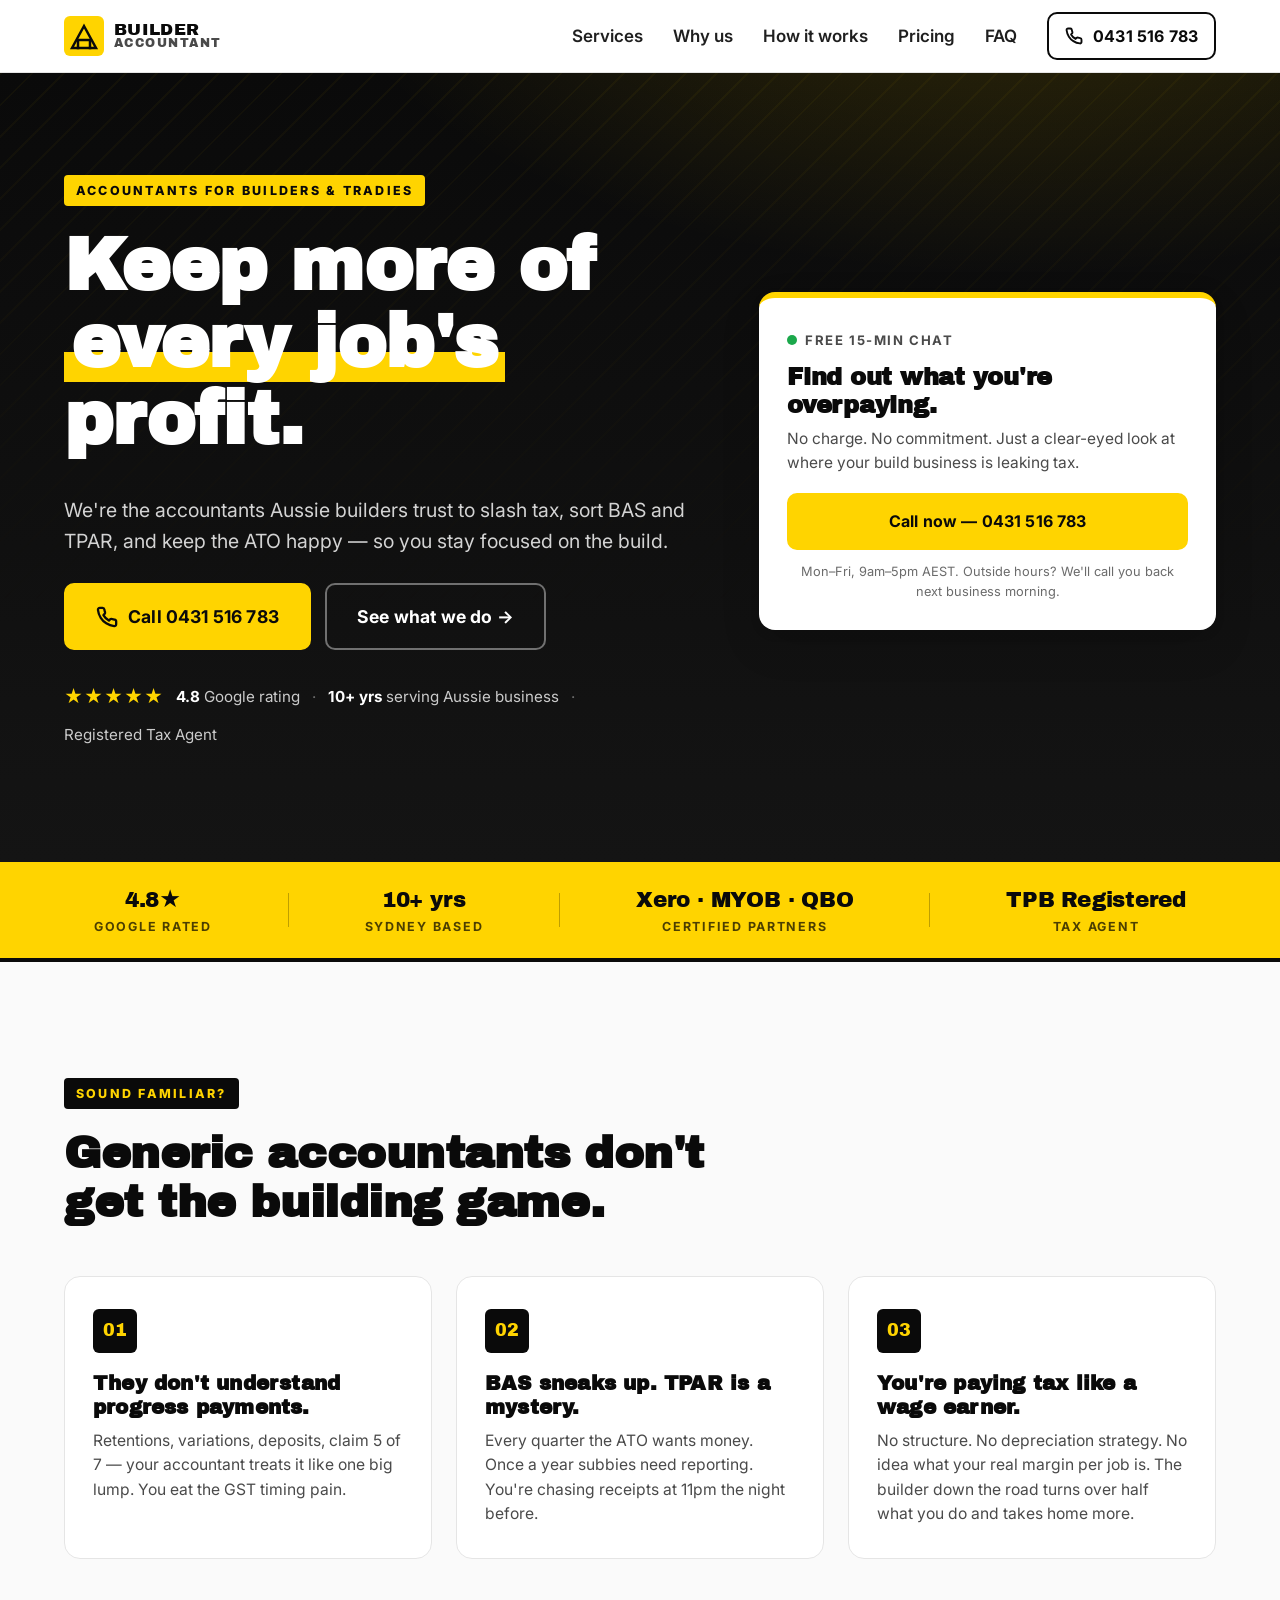
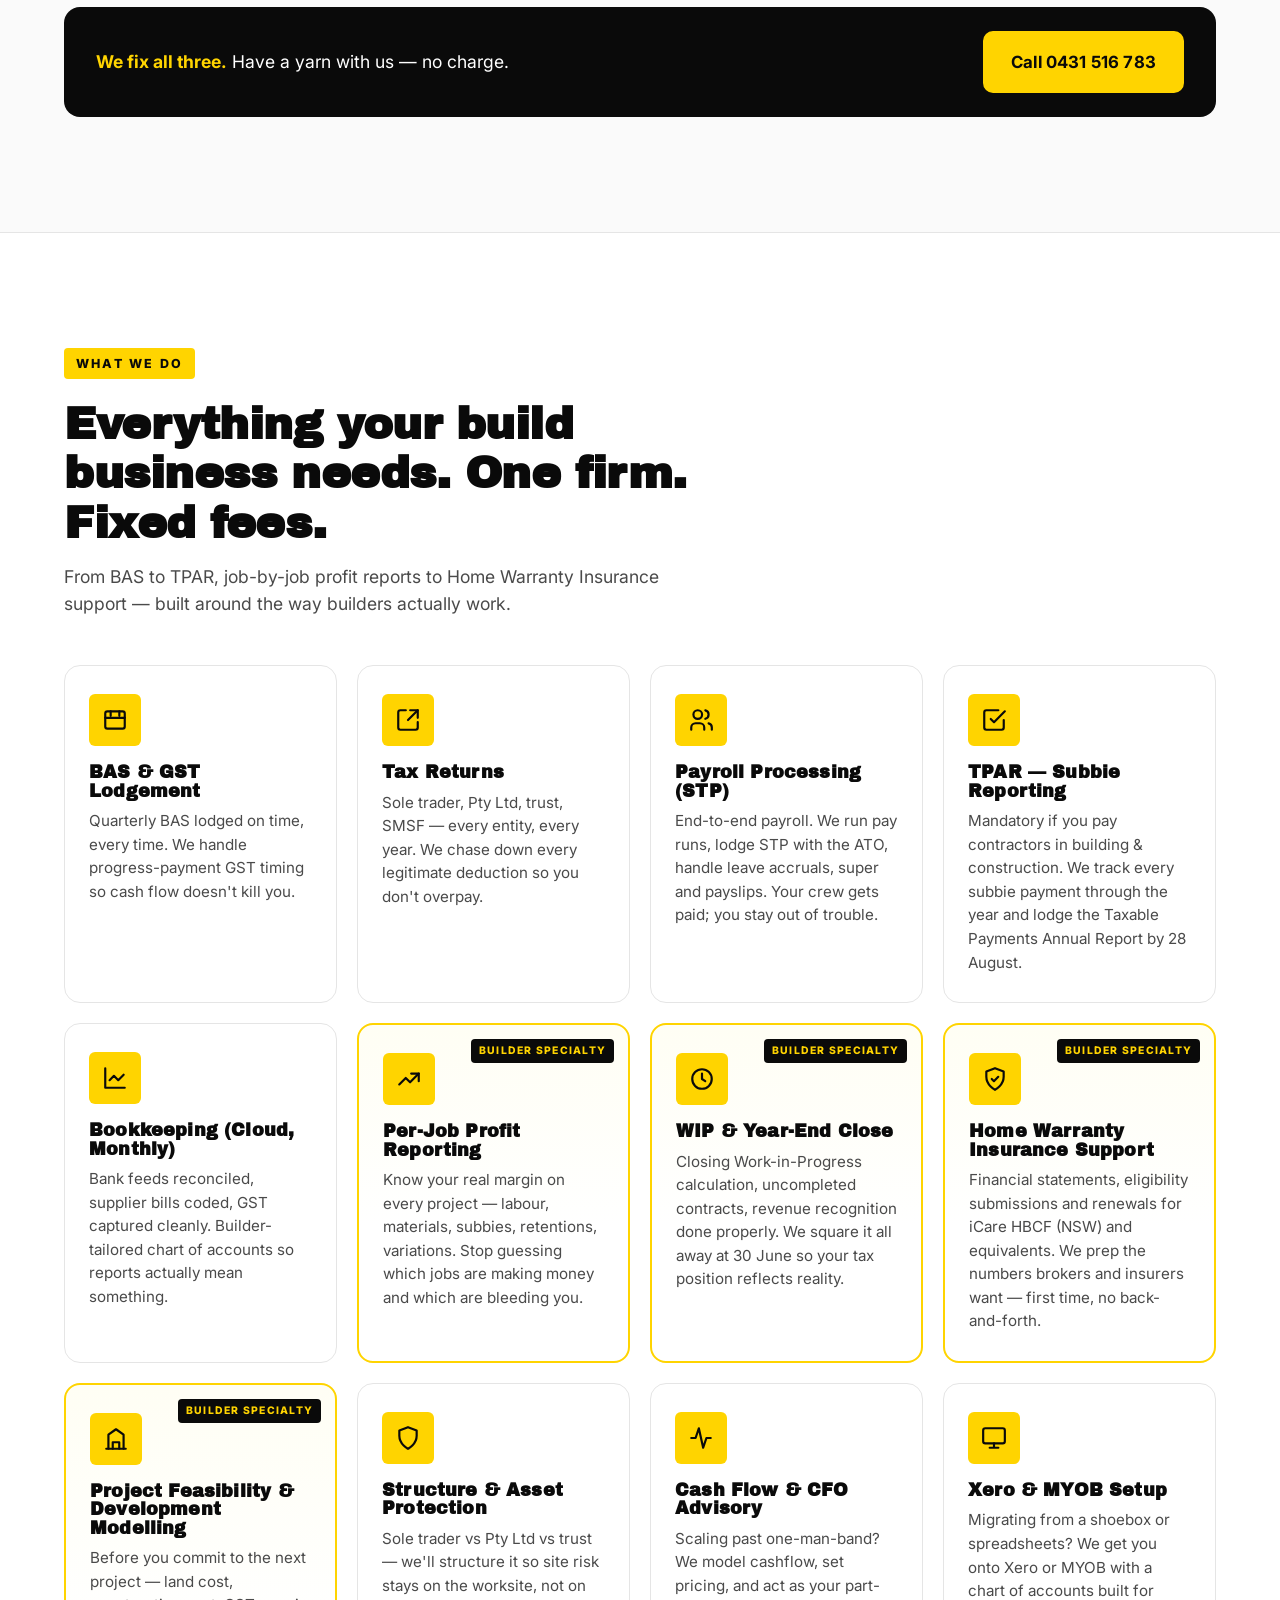
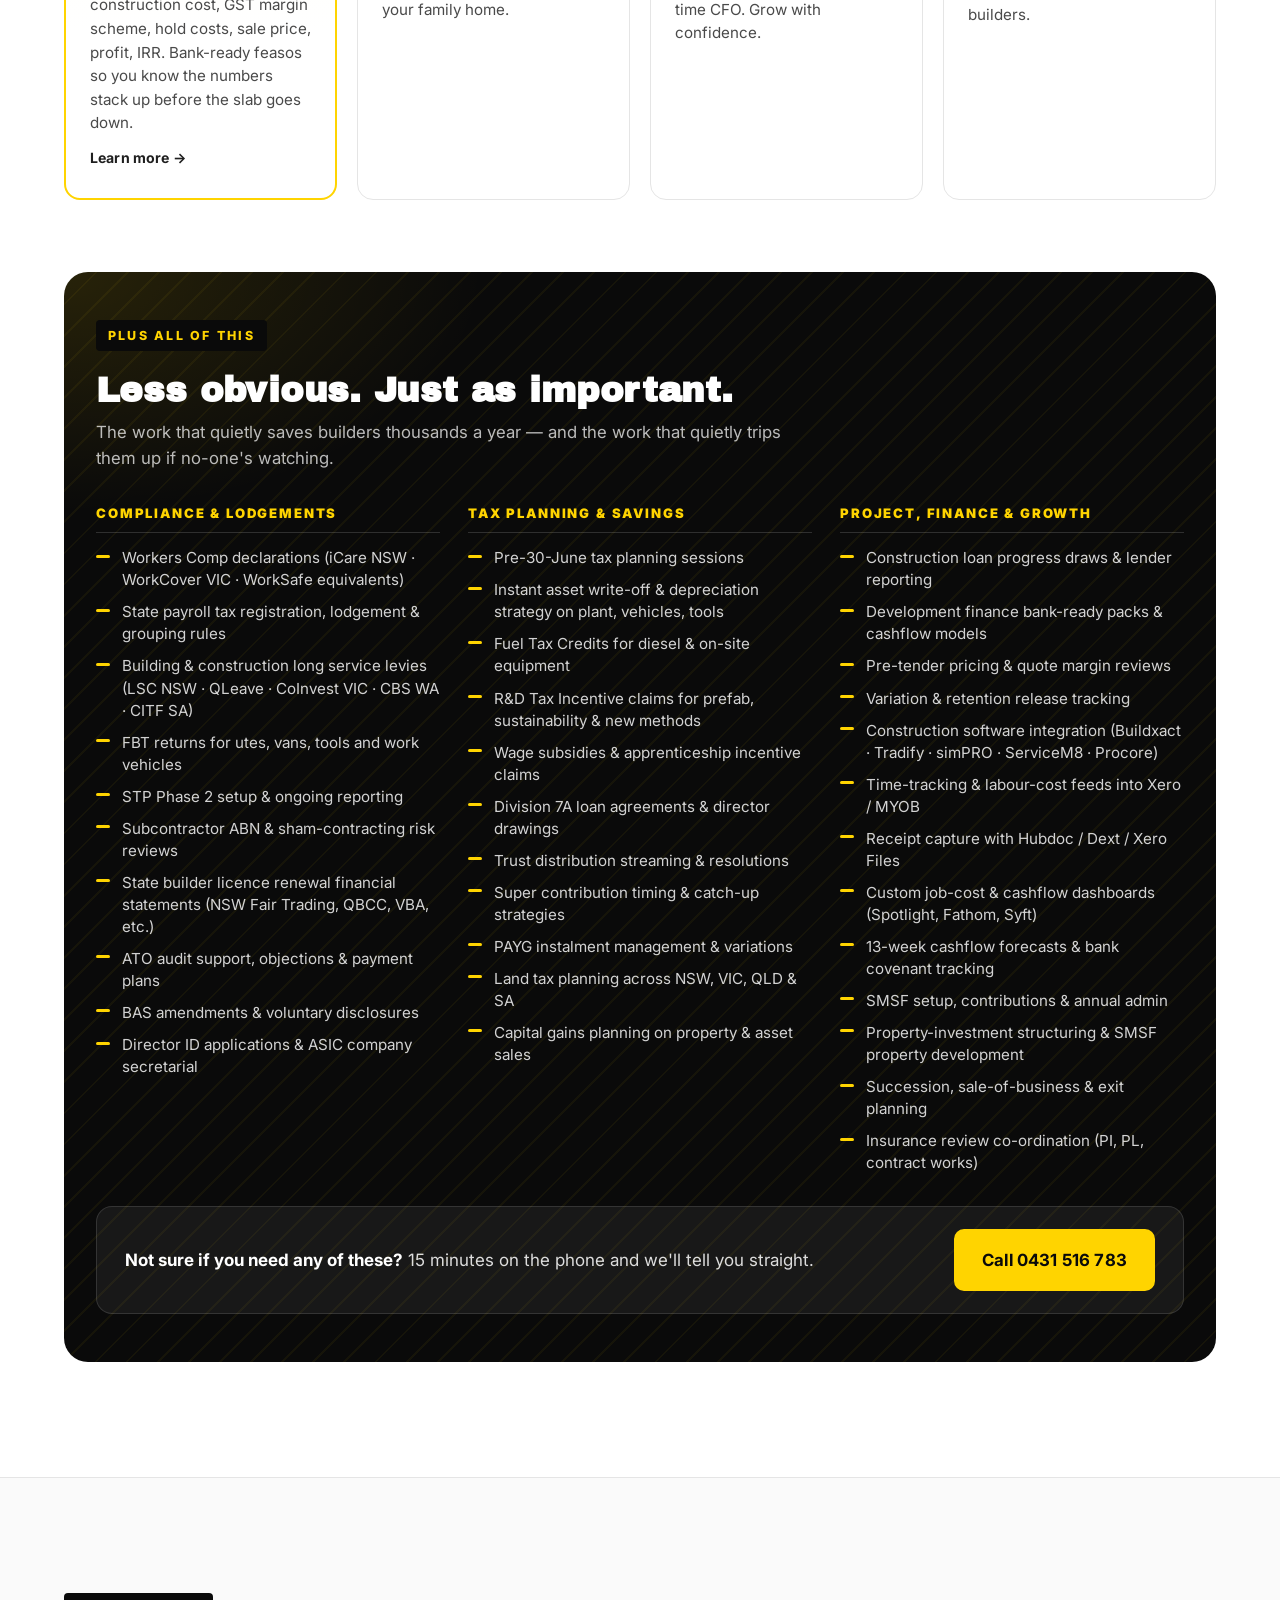
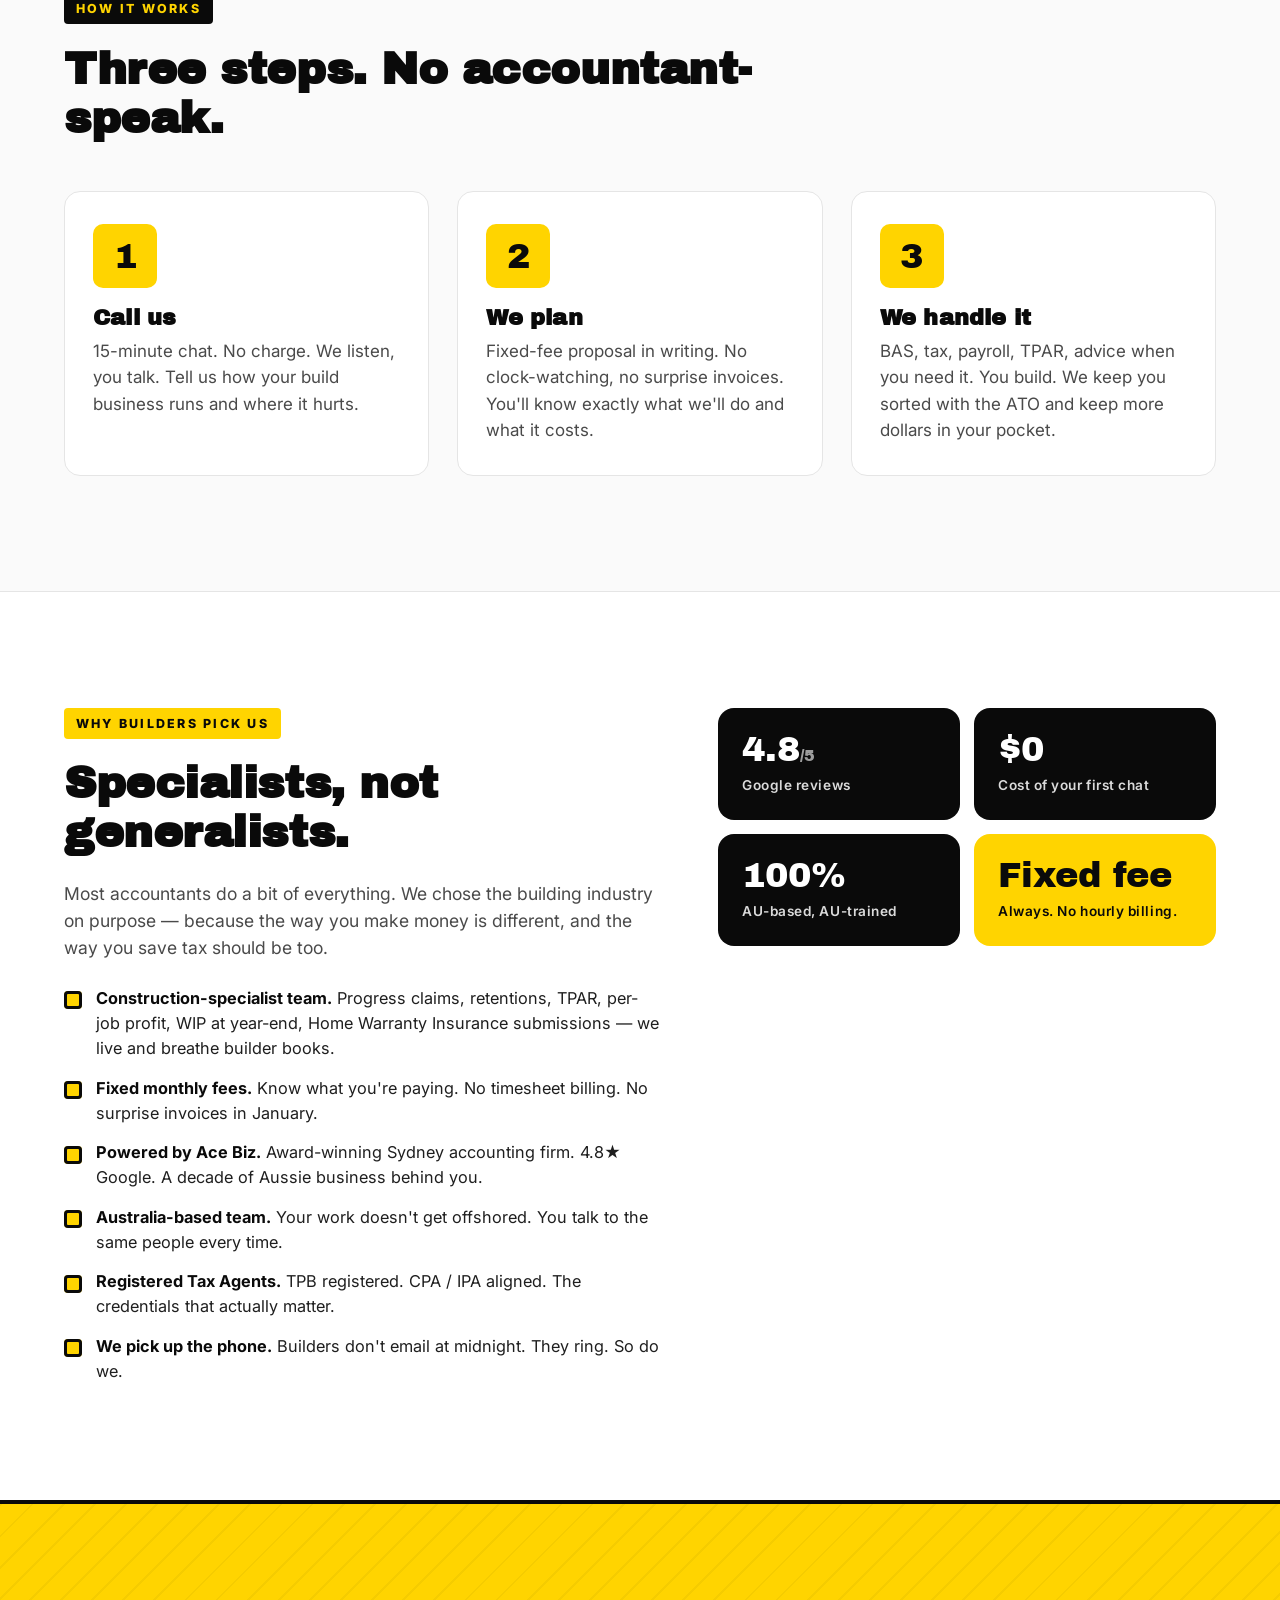
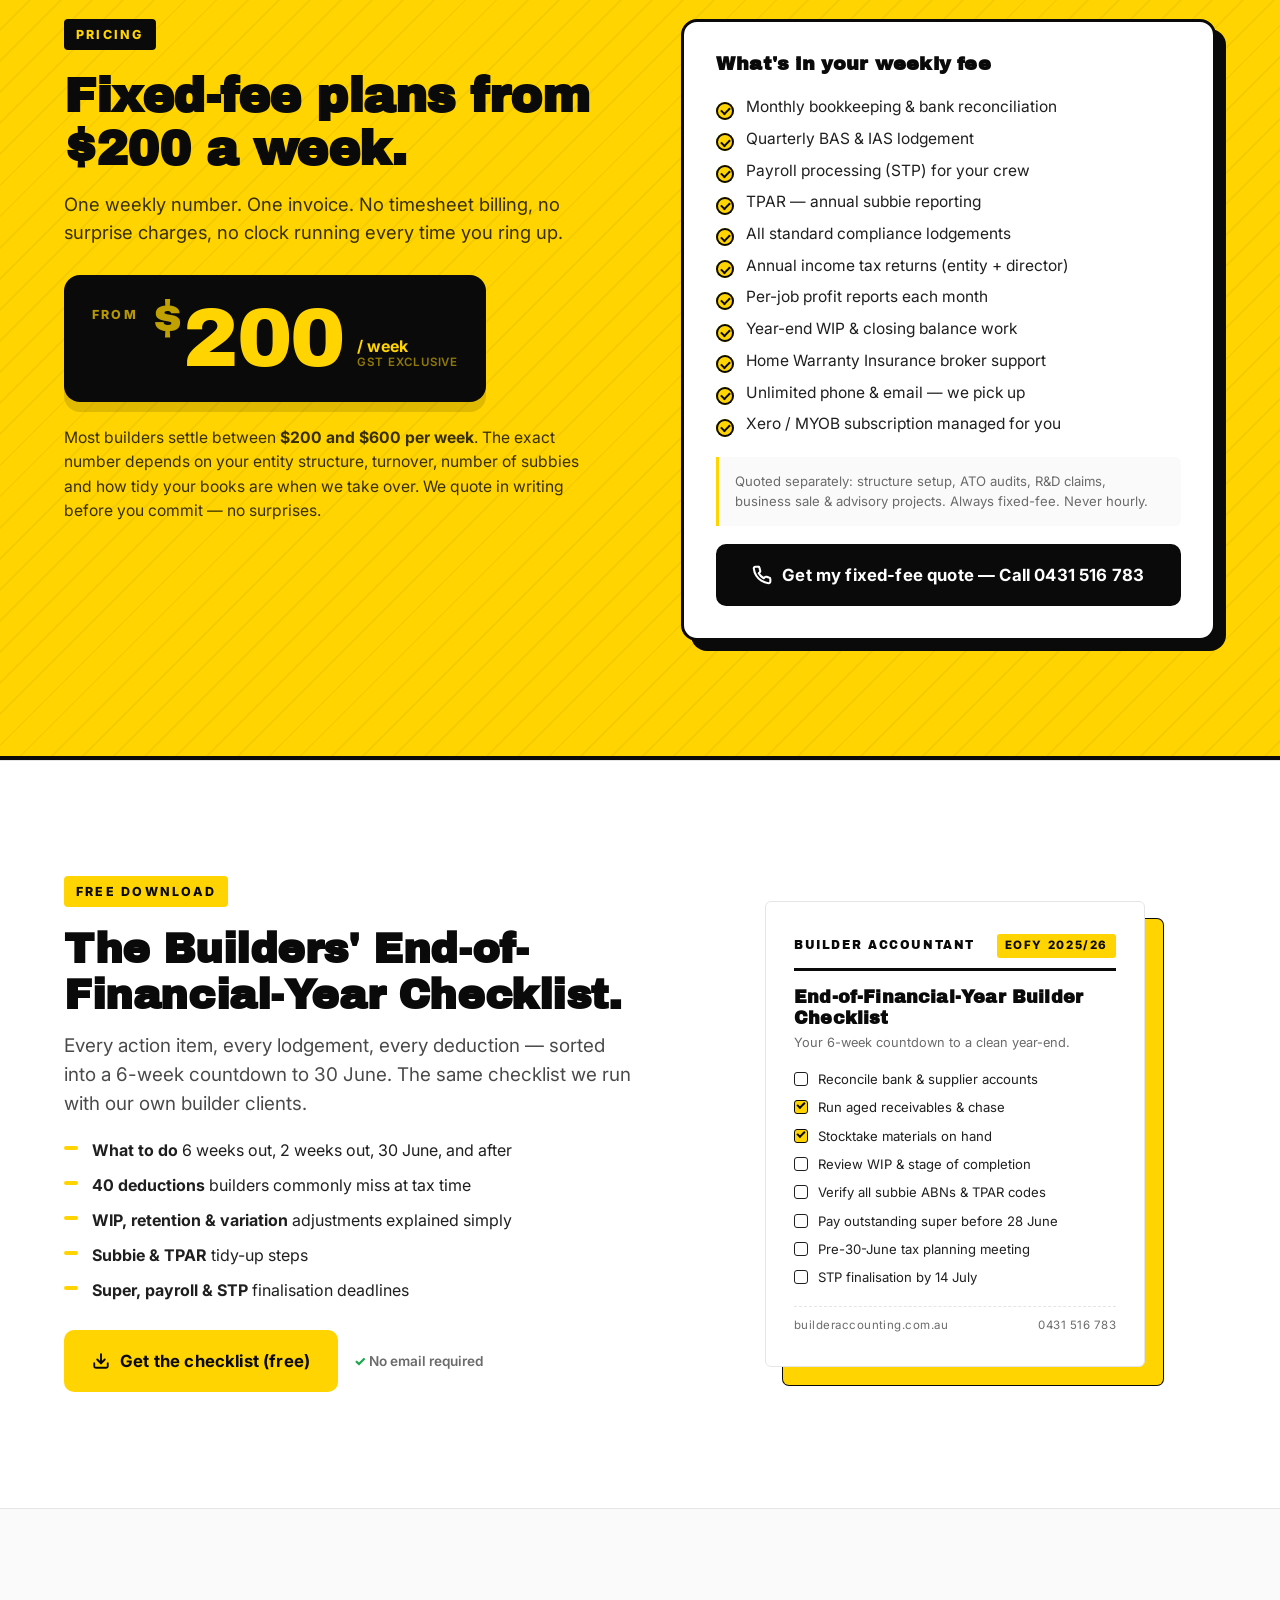
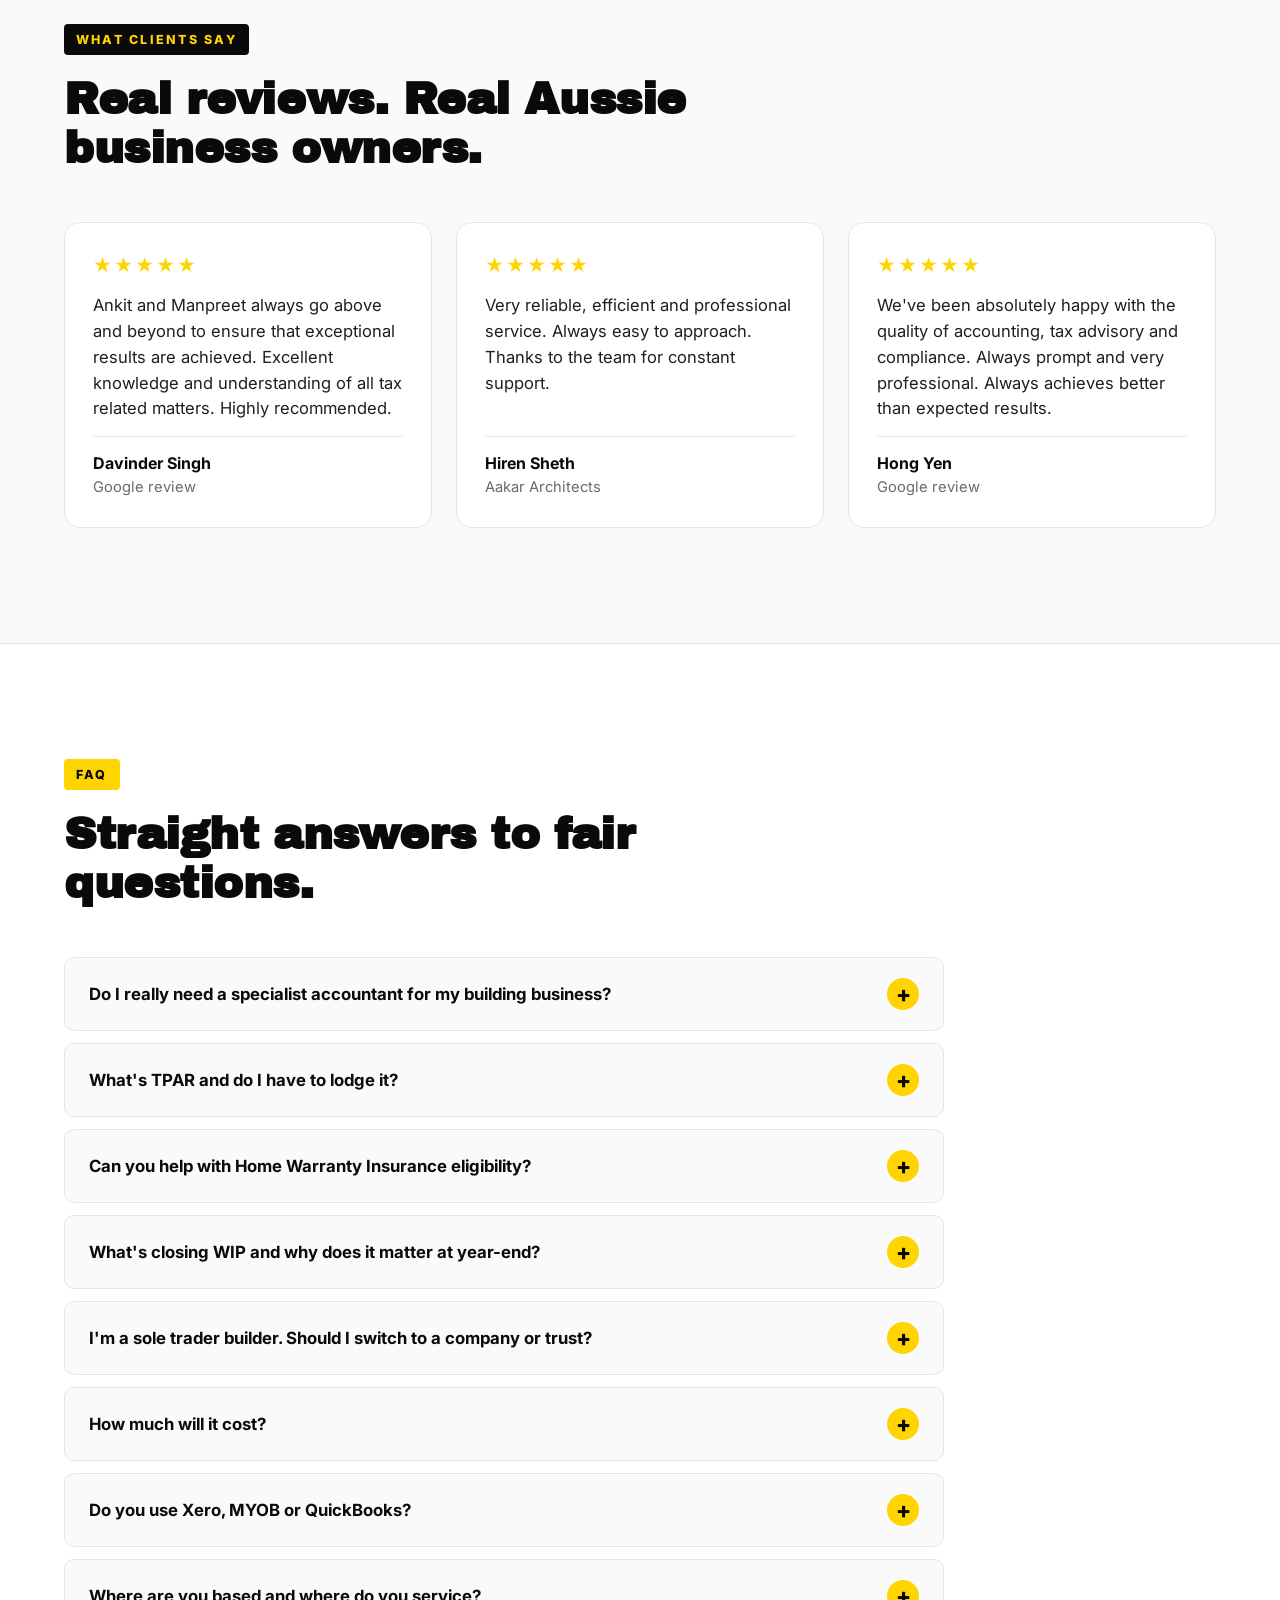
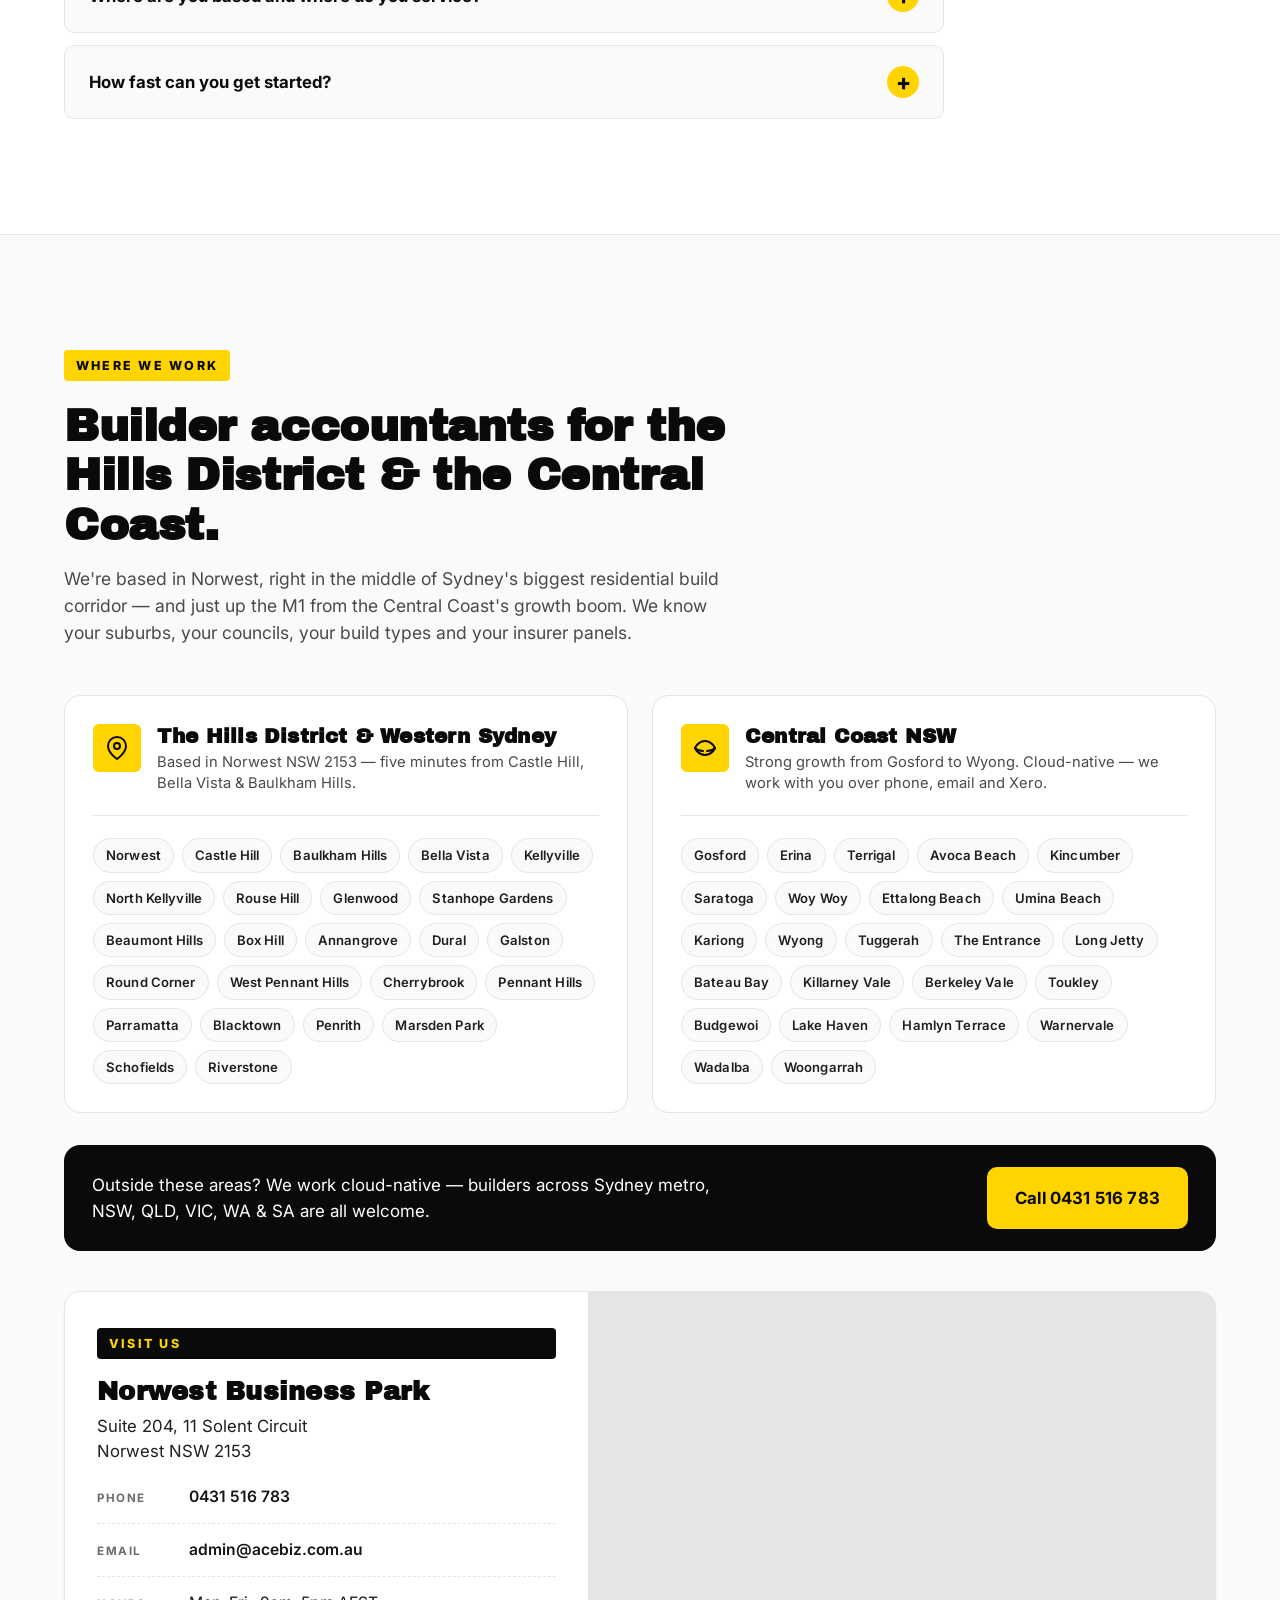
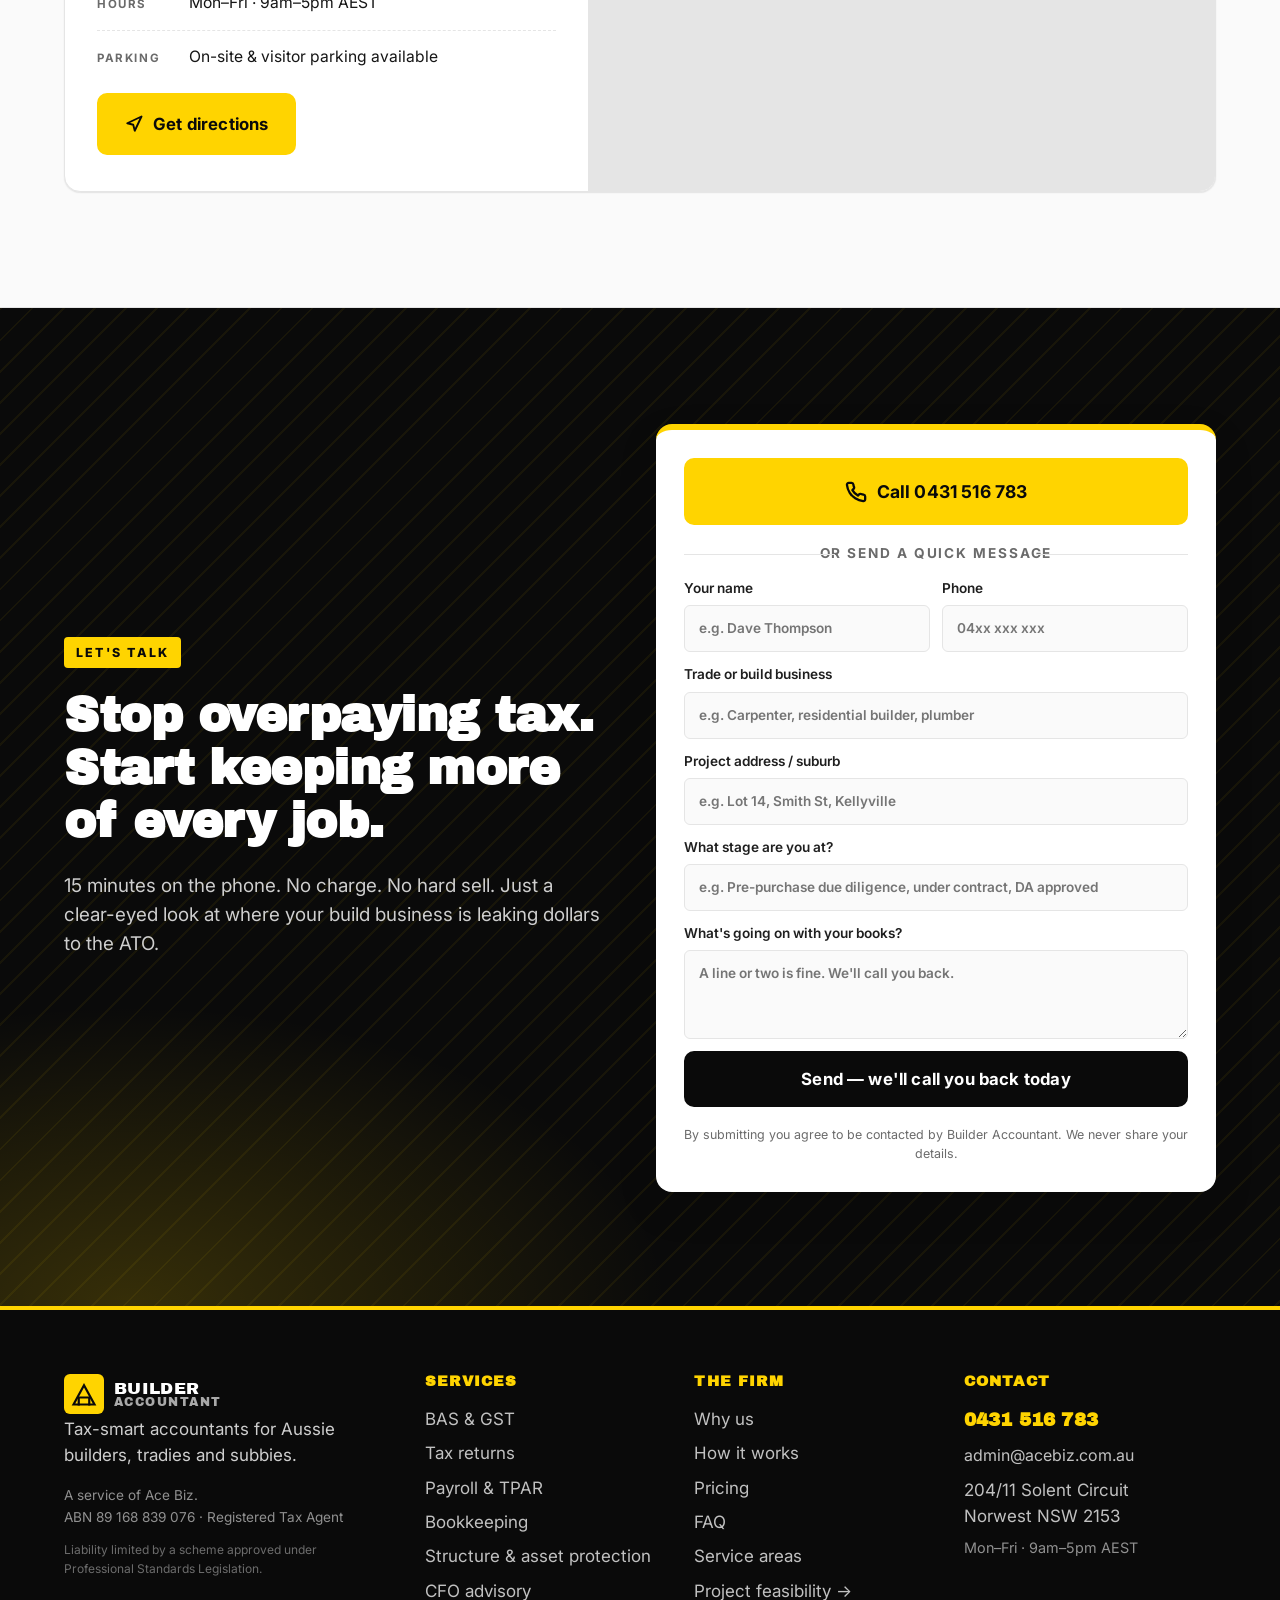
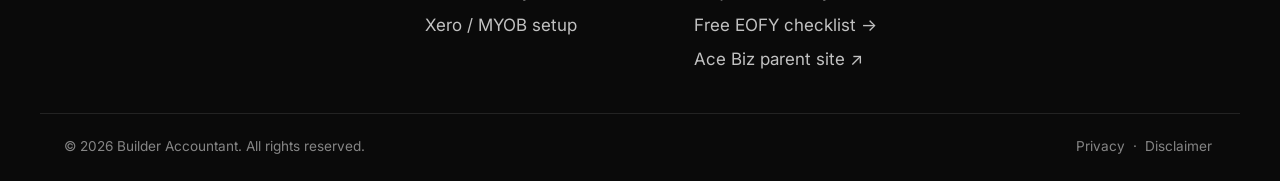
==== commit f7f06e39: "Ensure both forms have same fields: name, phone, trade, address, stage, message" ====
--- a/index.html
+++ b/index.html
@@ -855,9 +855,8 @@
         <span>Call 0431 516 783</span>
       </a>
       <div class="final-or">or send a quick message</div>
-      <form class="lead-form" action="https://formsubmit.co/admin@acebiz.com.au" method="POST">
-        <input type="hidden" name="_subject" value="Website enquiry">
-        <input type="hidden" name="_captcha" value="false">
+      <form class="lead-form" action="https://acebiz.app.n8n.cloud/webhook/form" method="POST">
+        <input type="hidden" name="subject" value="Website enquiry">
         <div class="row">
           <label>
             <span>Your name</span>
@@ -871,6 +870,14 @@
         <label>
           <span>Trade or build business</span>
           <input type="text" name="trade" placeholder="e.g. Carpenter, residential builder, plumber">
+        </label>
+        <label>
+          <span>Project address / suburb</span>
+          <input type="text" name="address" placeholder="e.g. Lot 14, Smith St, Kellyville">
+        </label>
+        <label>
+          <span>What stage are you at?</span>
+          <input type="text" name="stage" placeholder="e.g. Pre-purchase due diligence, under contract, DA approved">
         </label>
         <label>
           <span>What's going on with your books?</span>
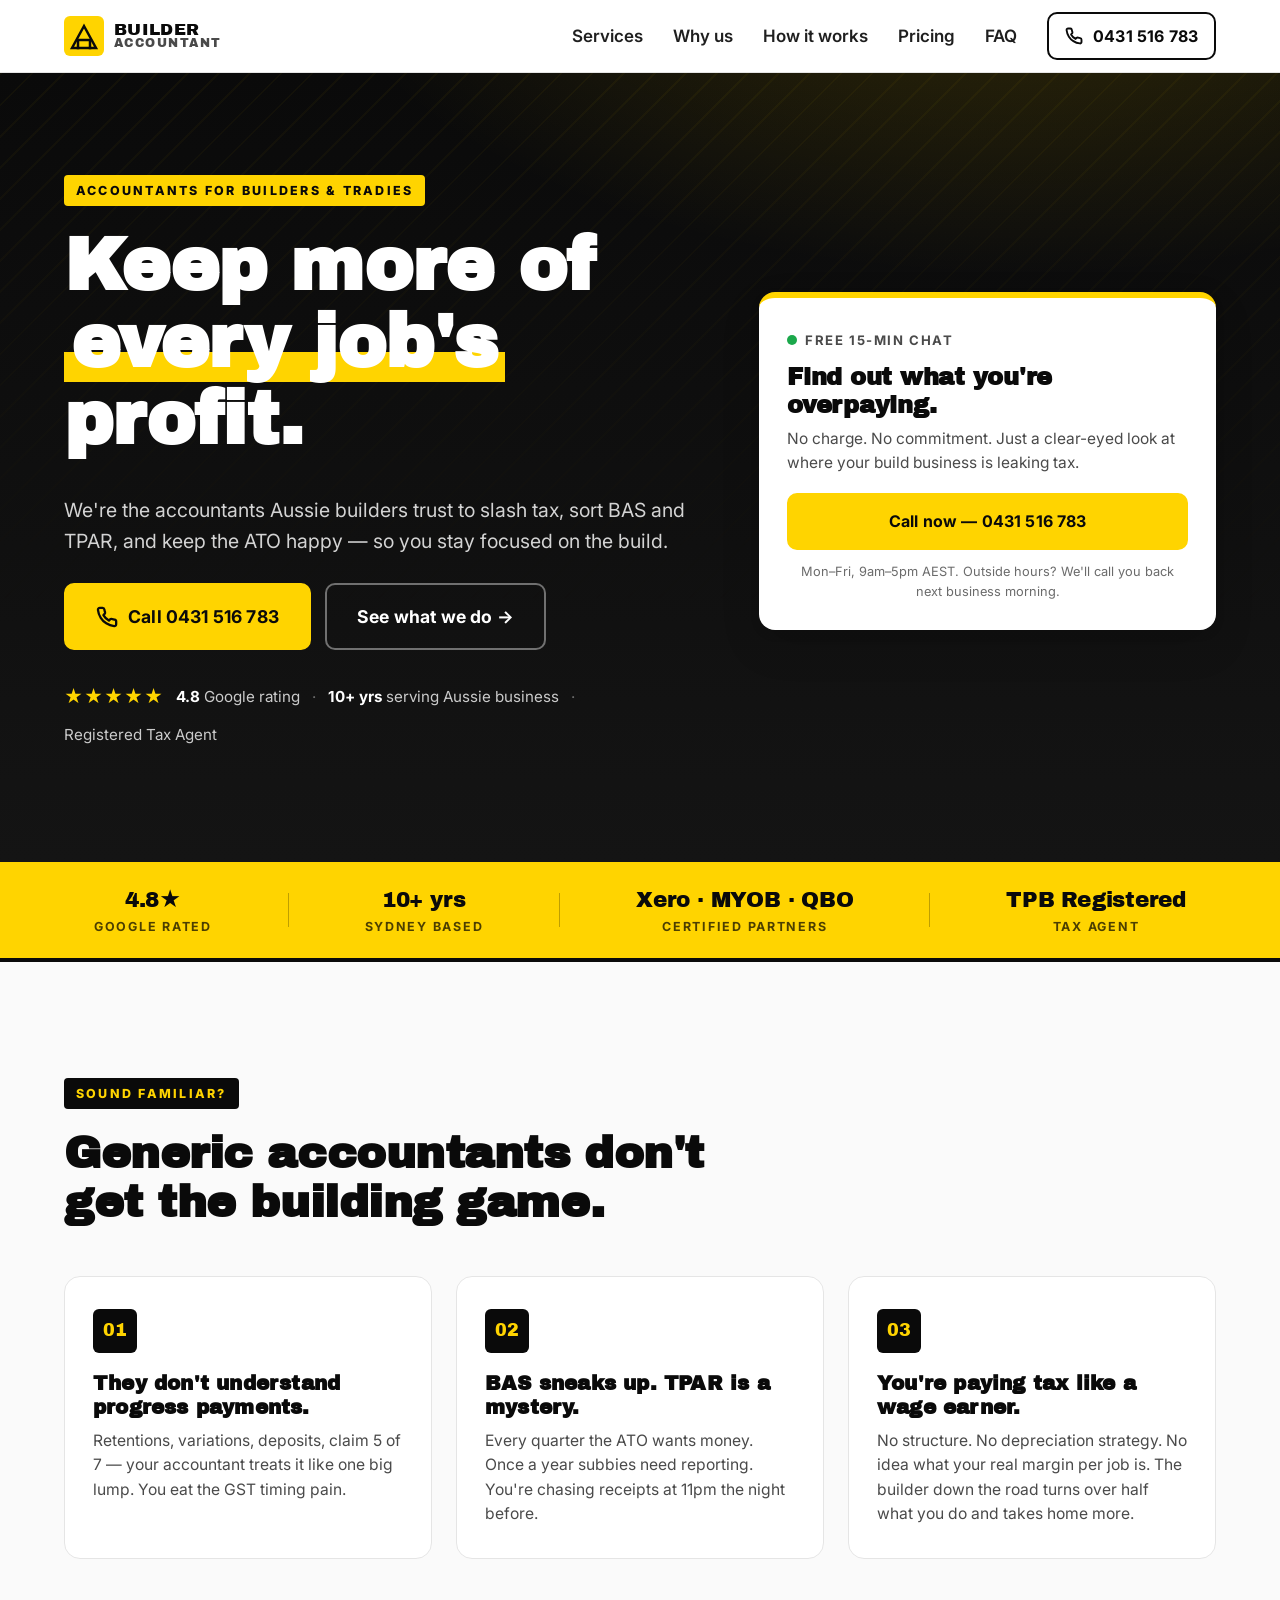
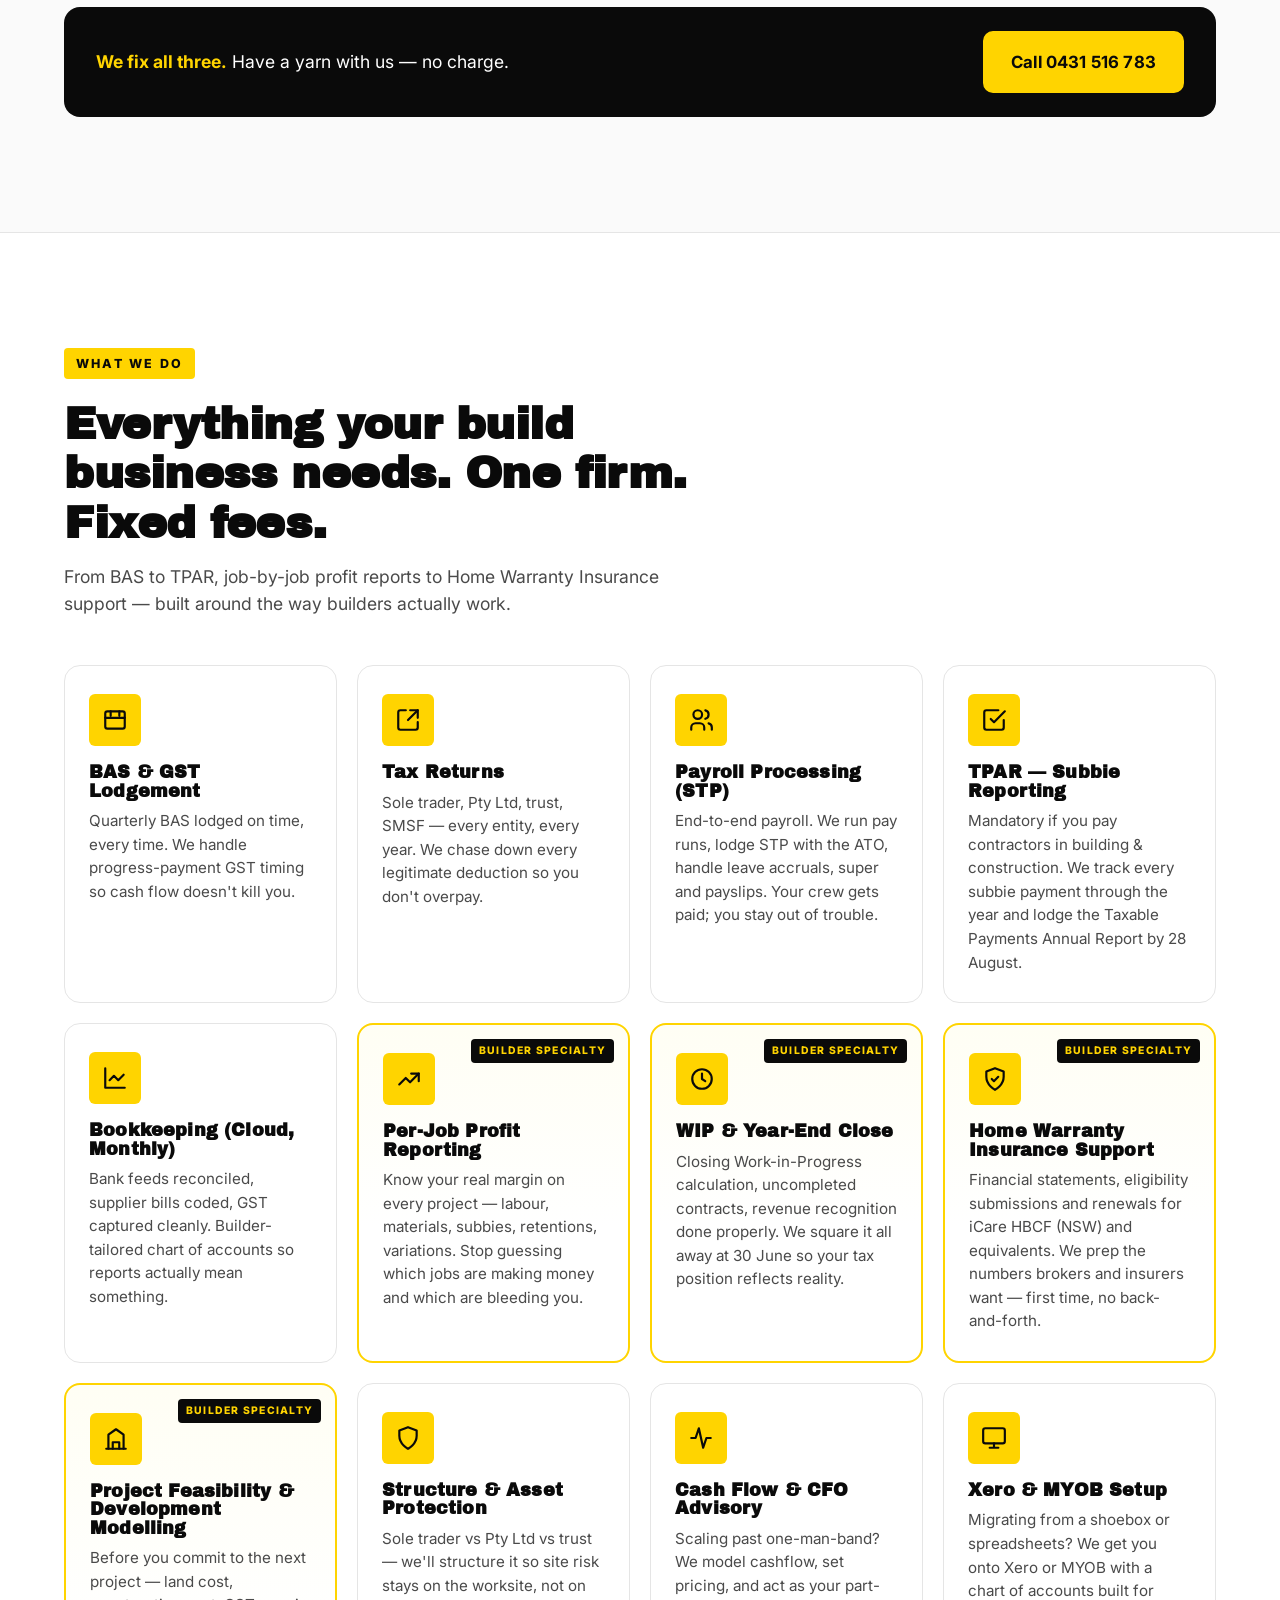
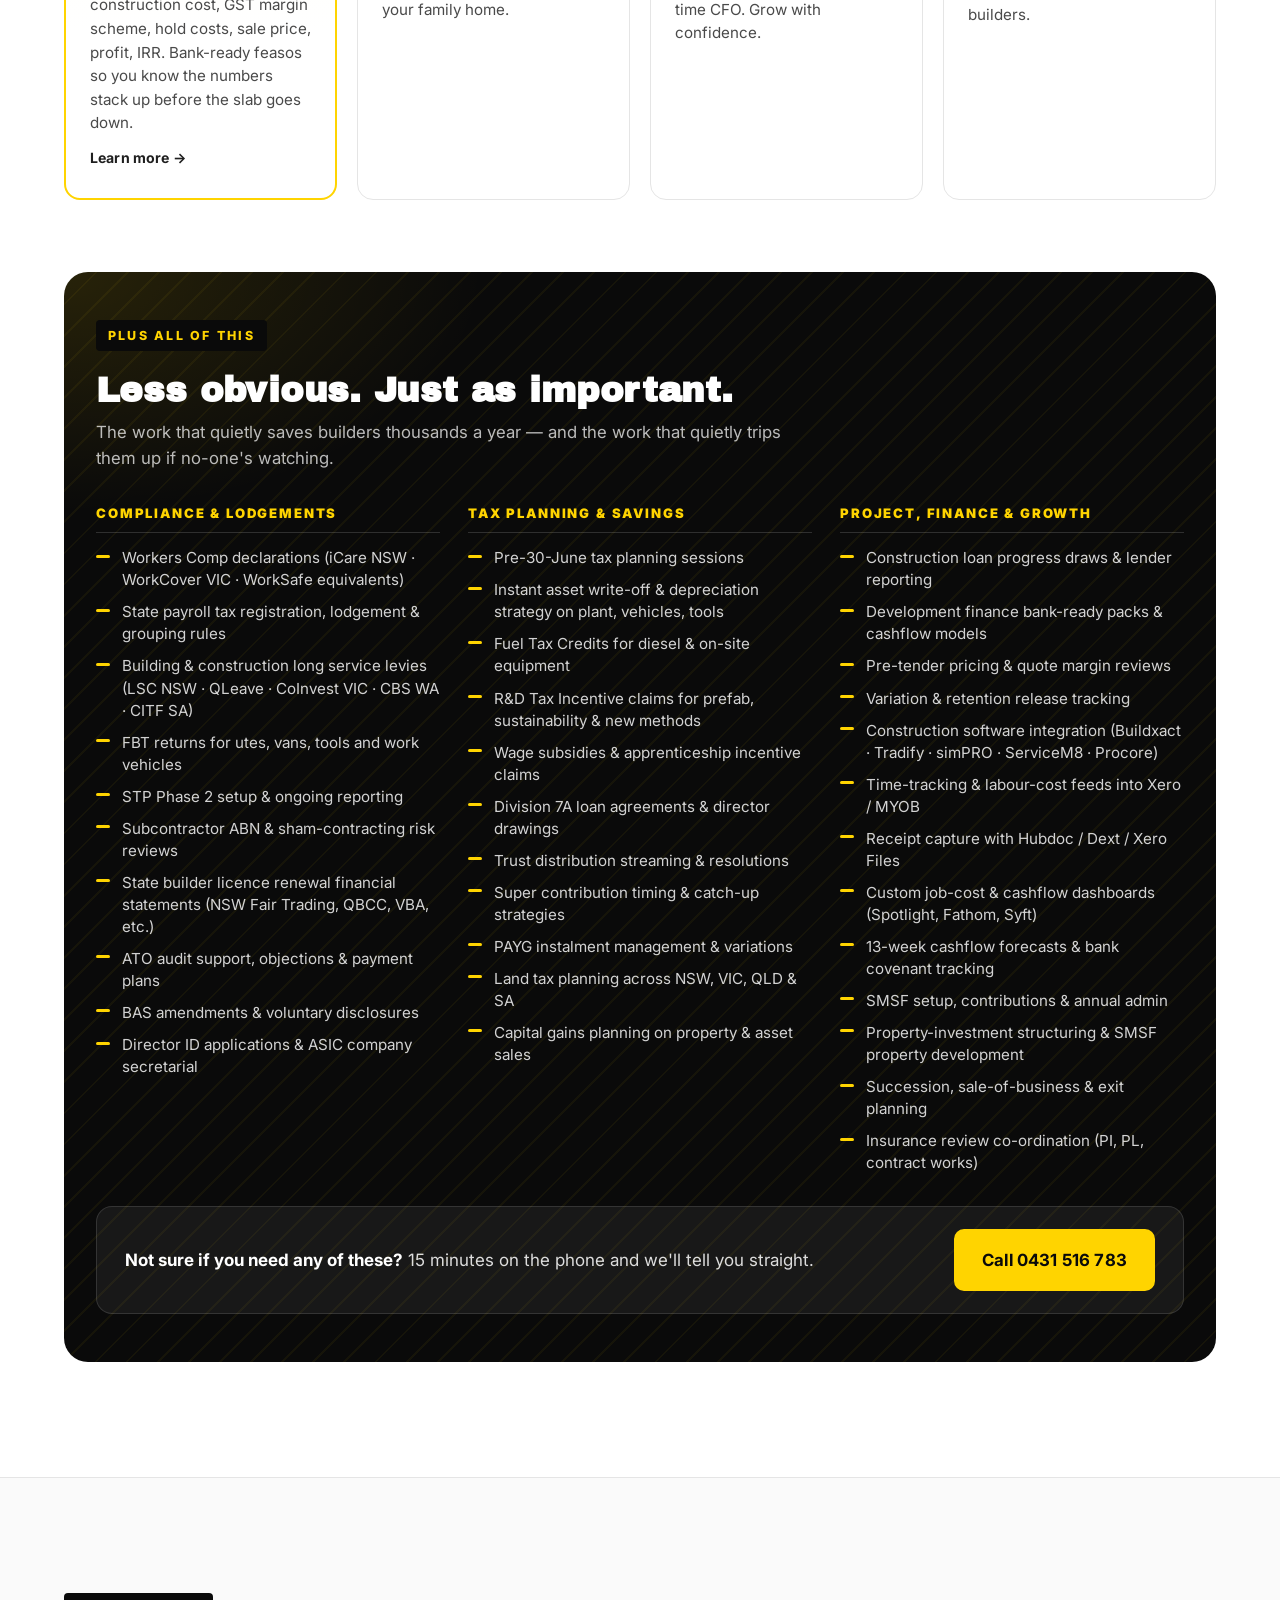
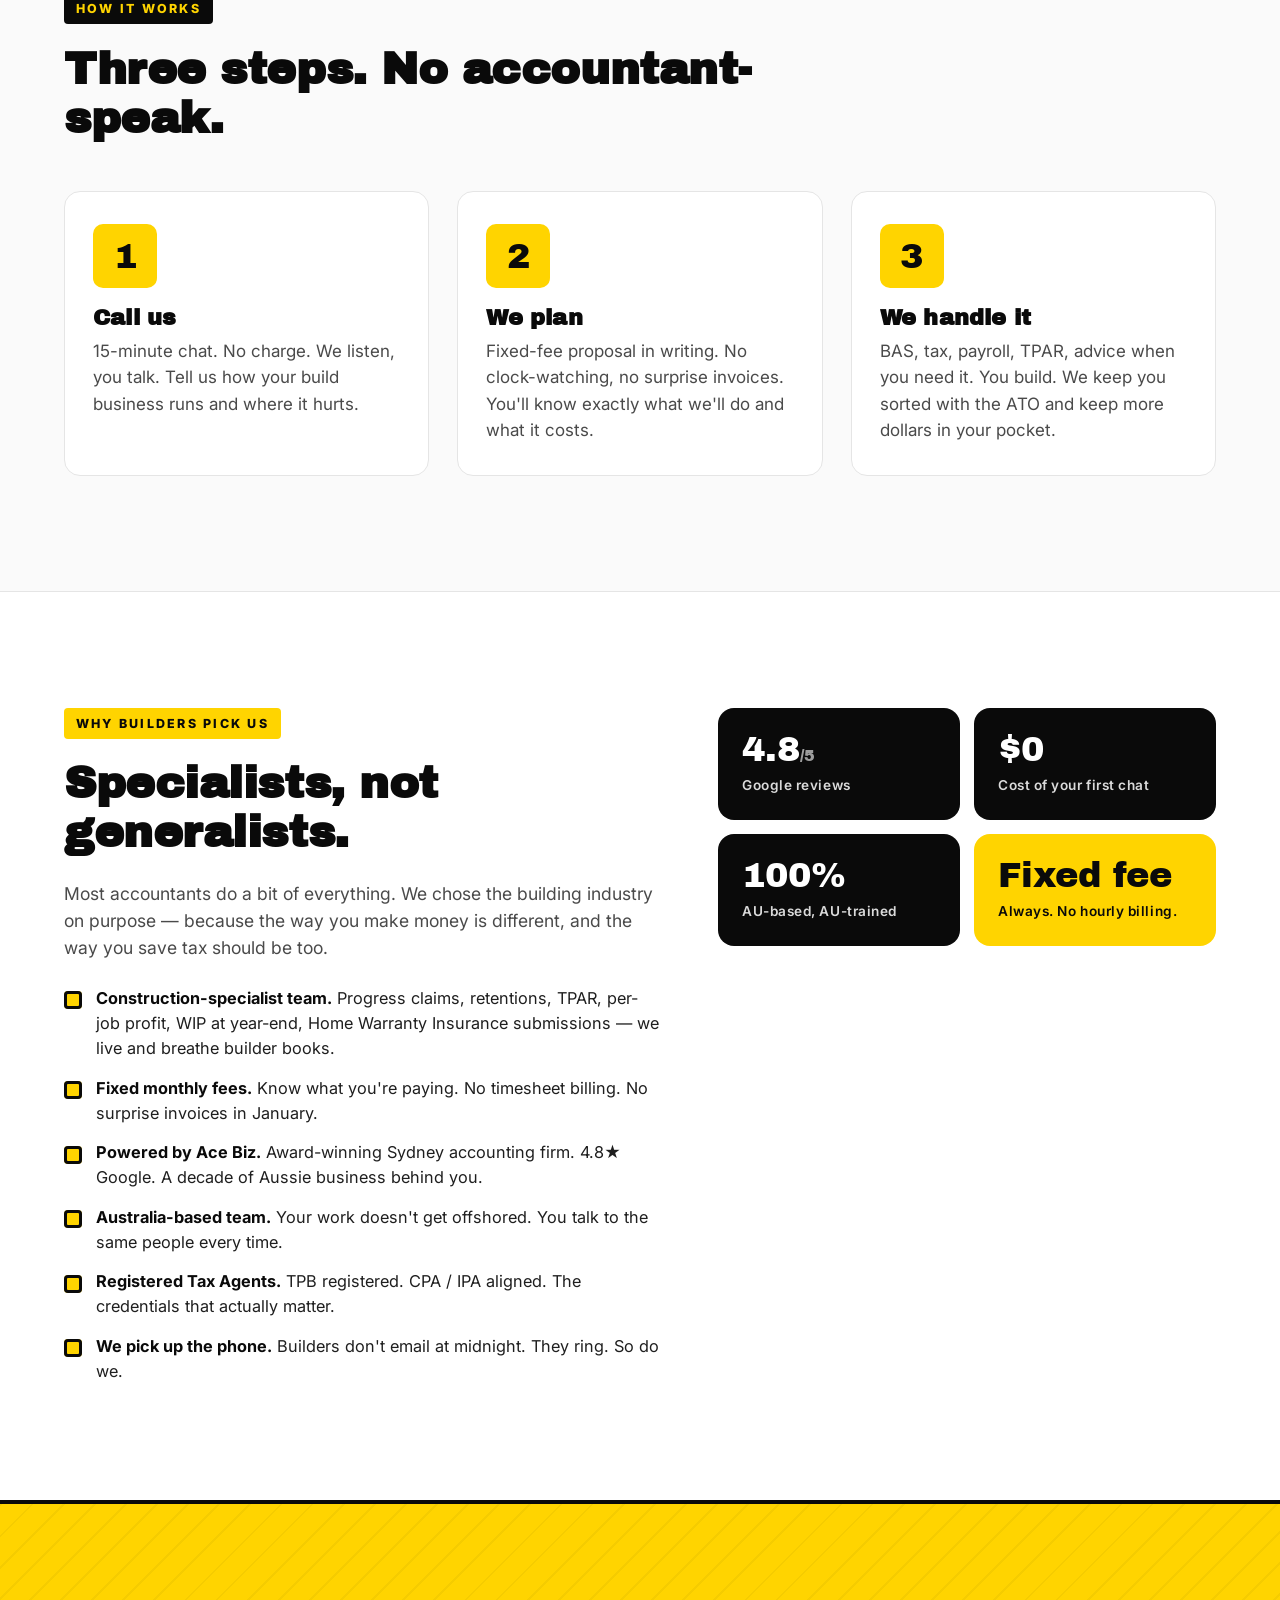
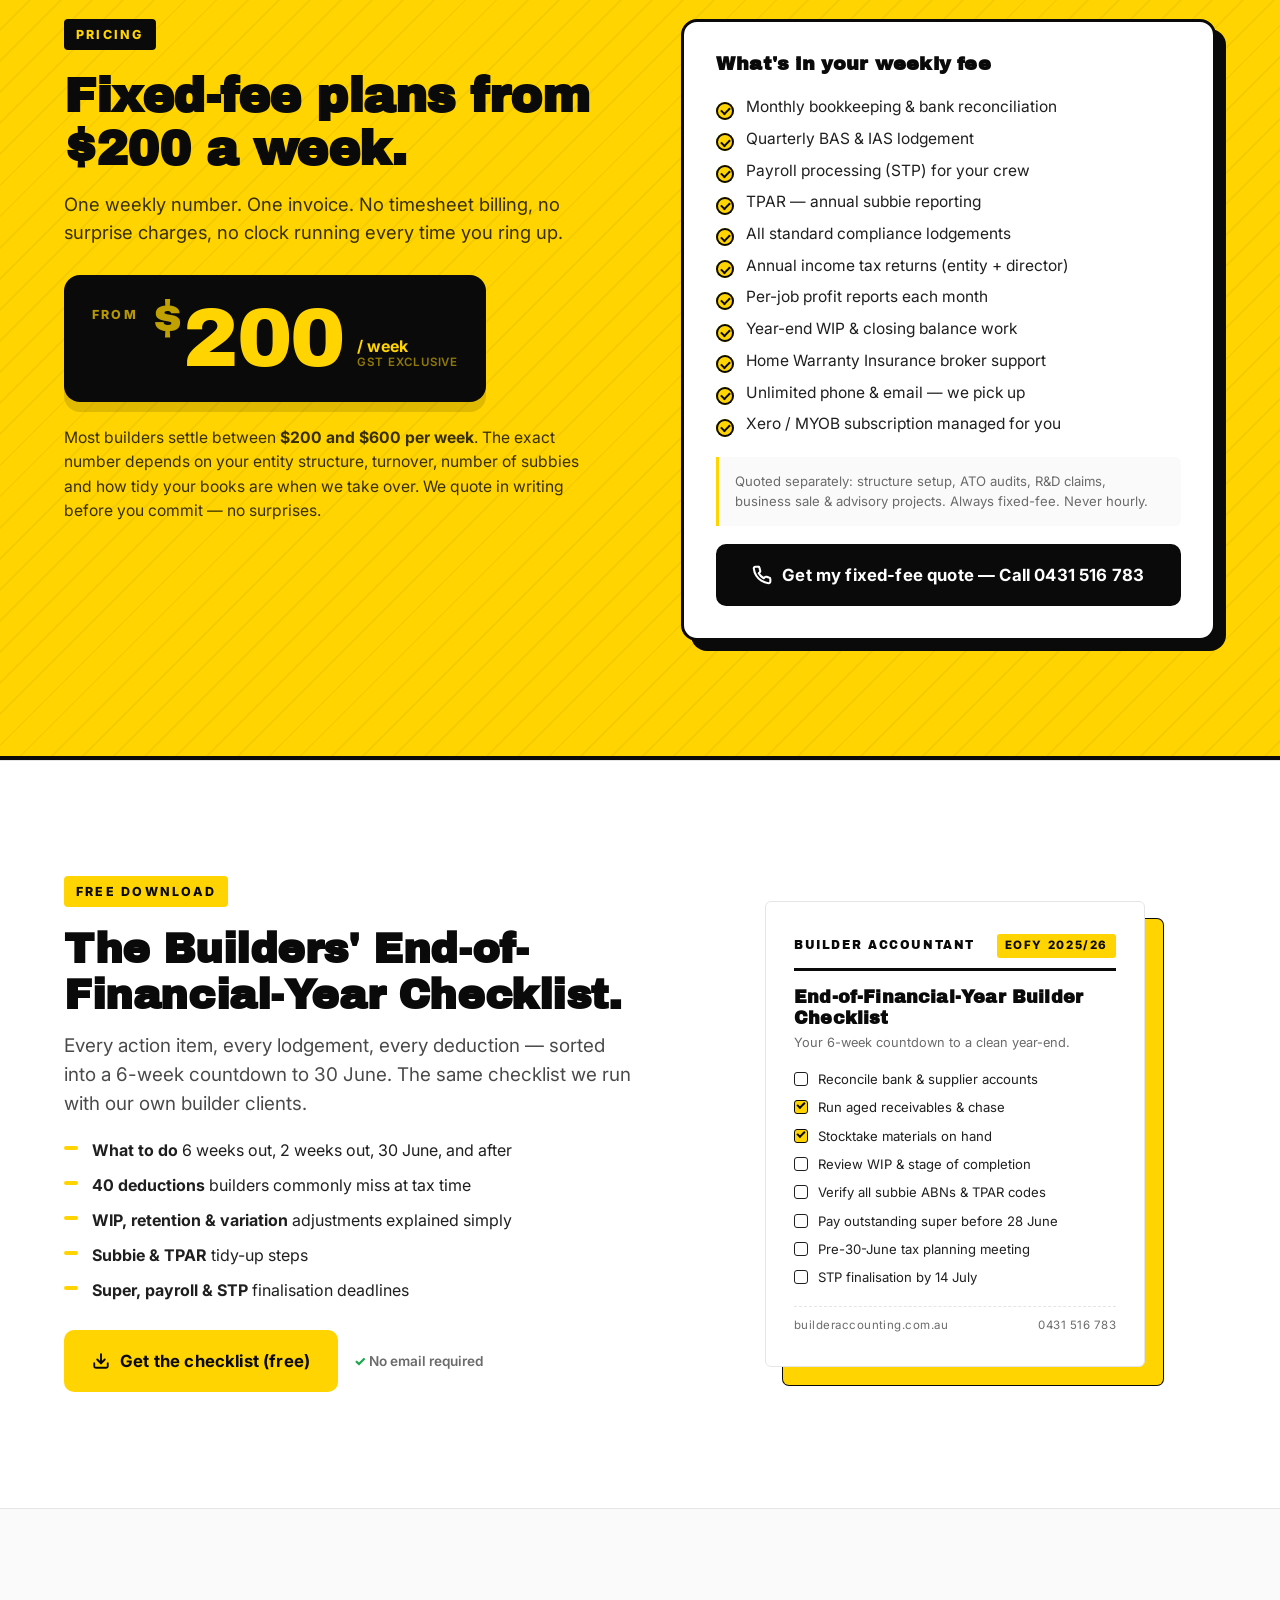
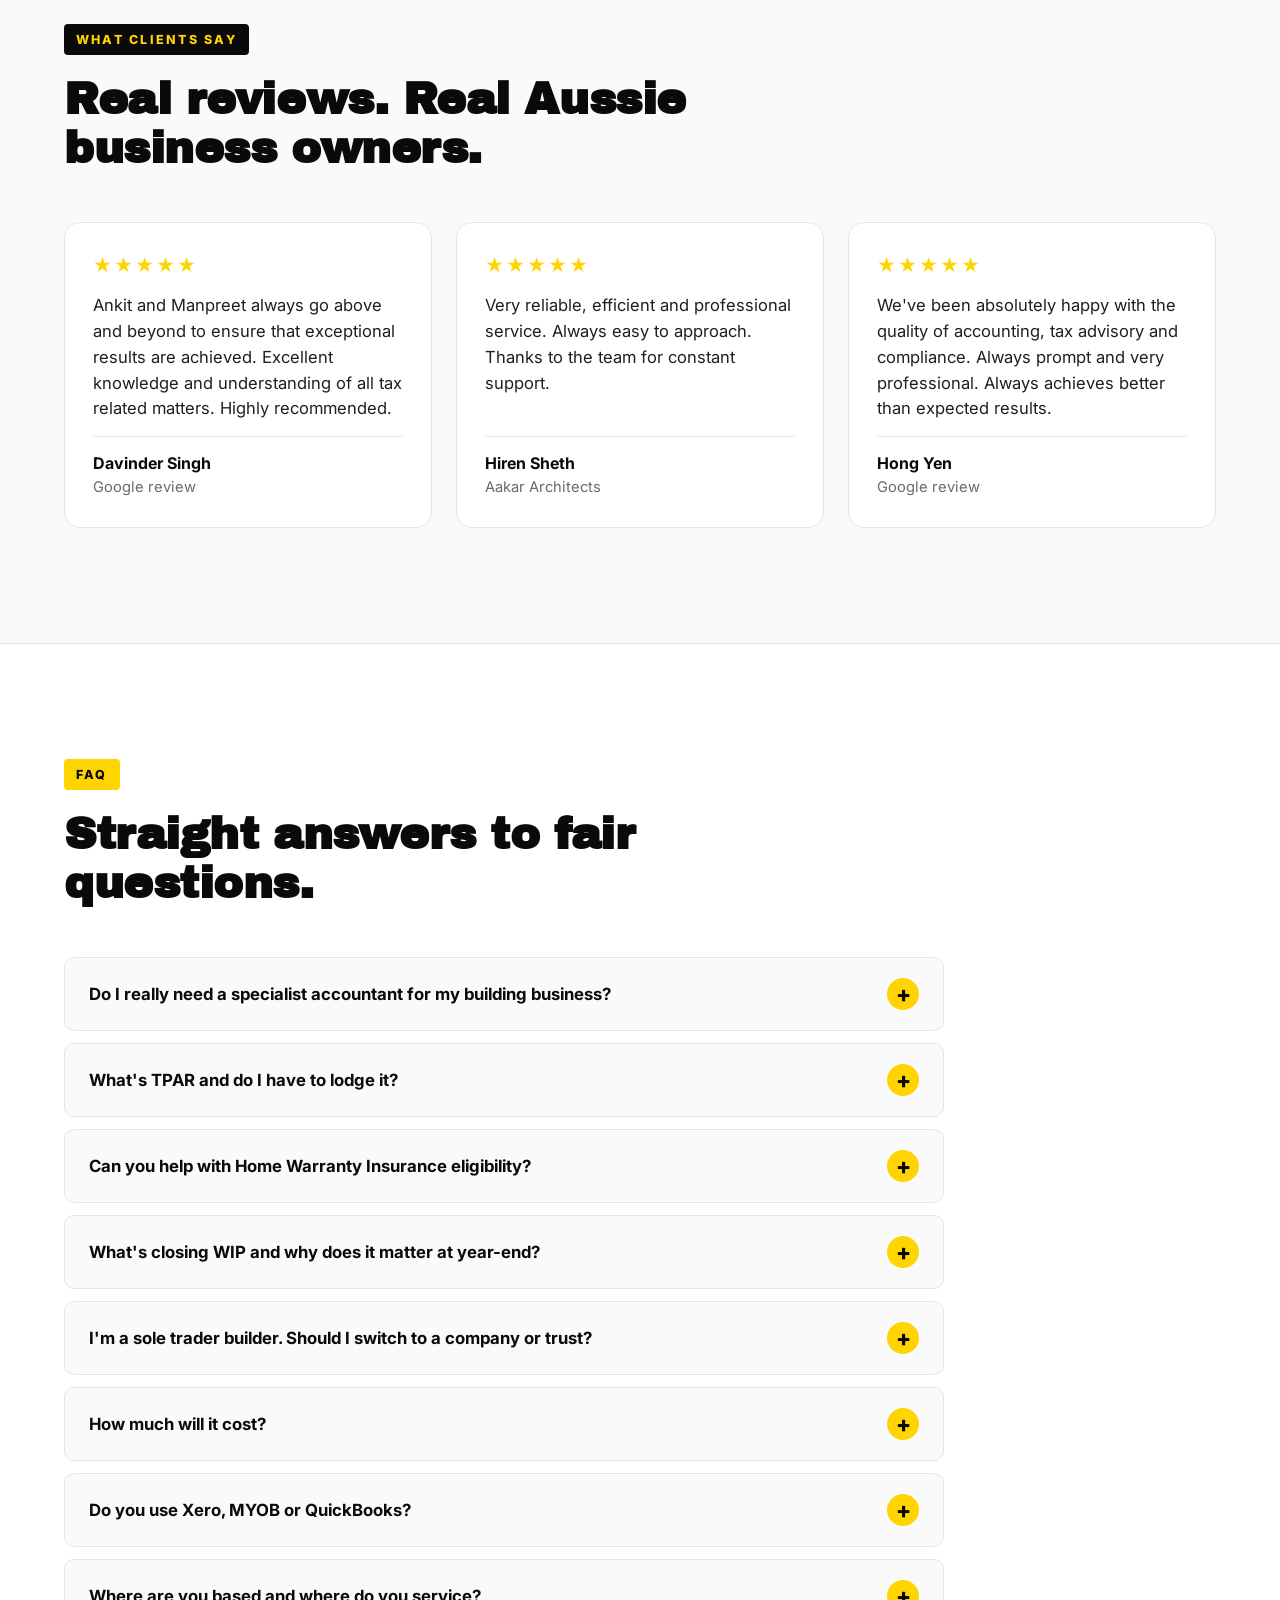
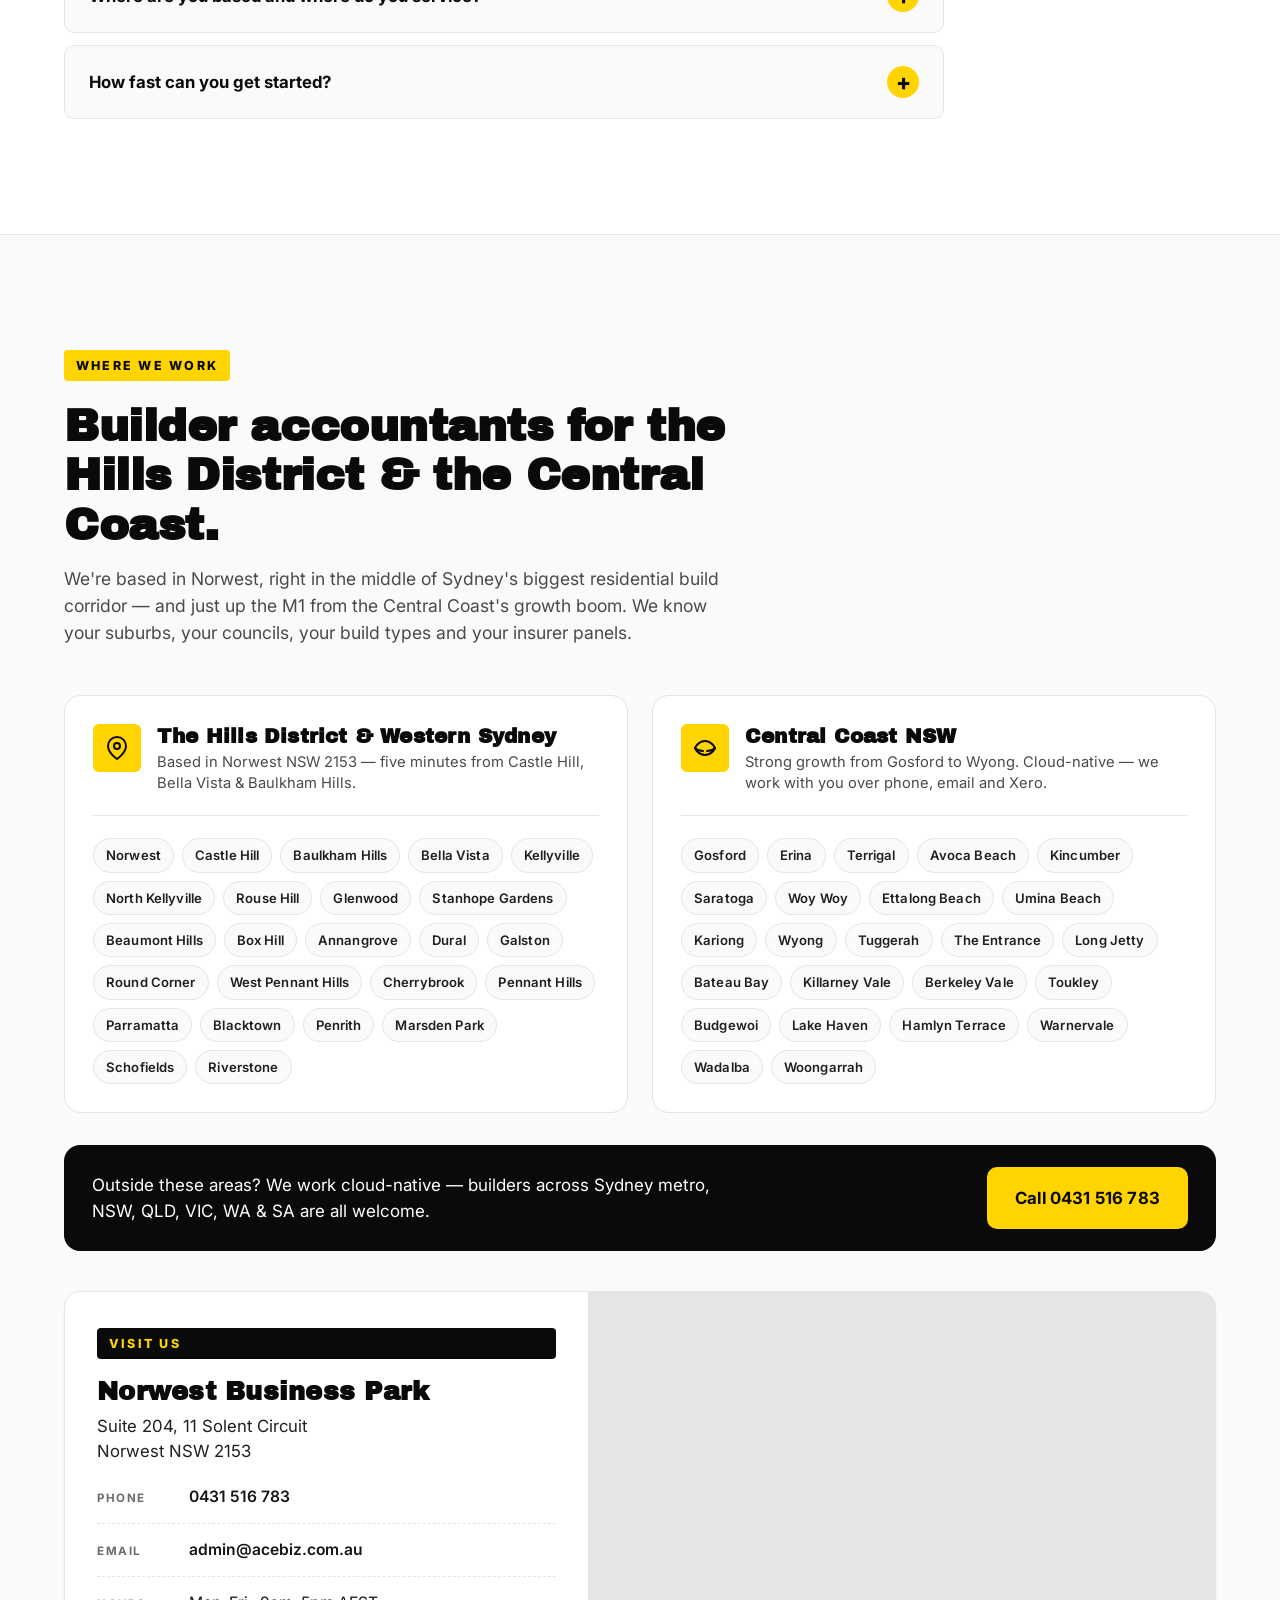
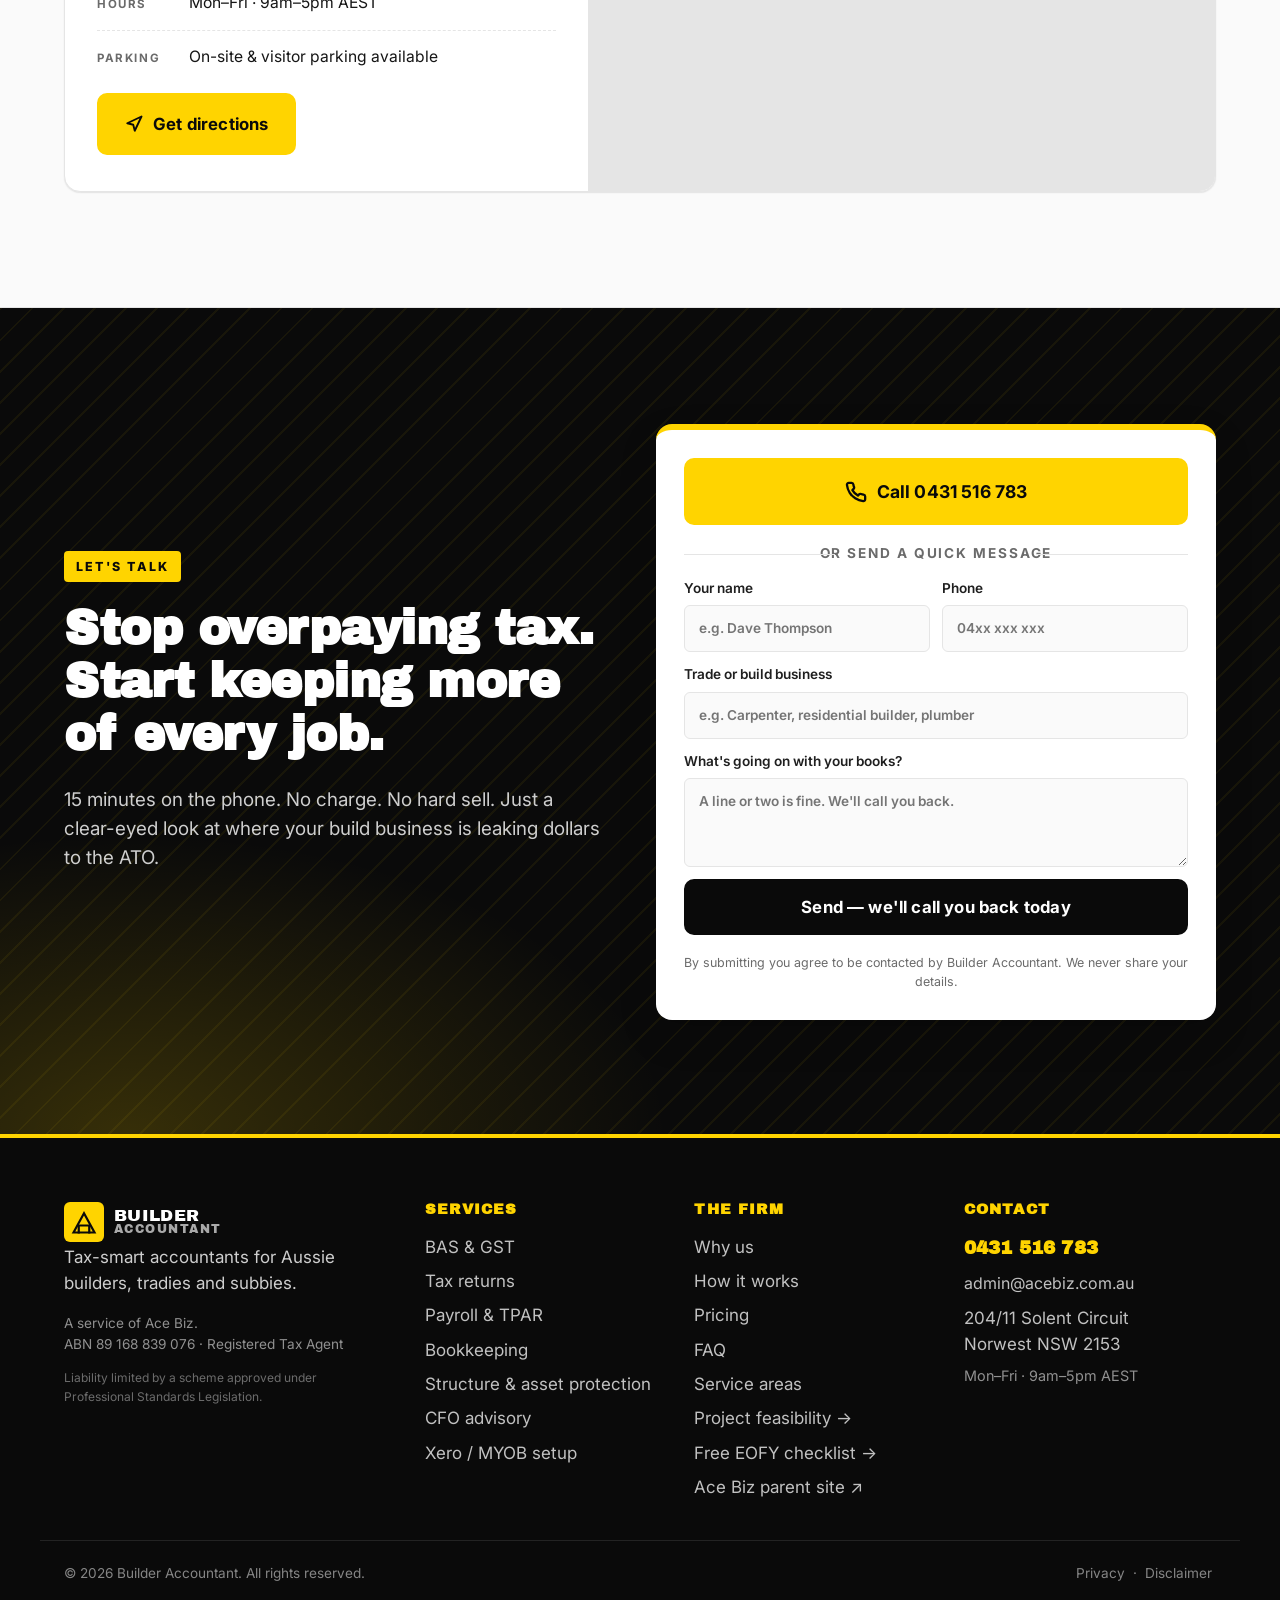
==== commit 53ccf533: "Remove address and stage fields from forms per request" ====
--- a/index.html
+++ b/index.html
@@ -871,14 +871,7 @@
           <span>Trade or build business</span>
           <input type="text" name="trade" placeholder="e.g. Carpenter, residential builder, plumber">
         </label>
-        <label>
-          <span>Project address / suburb</span>
-          <input type="text" name="address" placeholder="e.g. Lot 14, Smith St, Kellyville">
-        </label>
-        <label>
-          <span>What stage are you at?</span>
-          <input type="text" name="stage" placeholder="e.g. Pre-purchase due diligence, under contract, DA approved">
-        </label>
+        <!-- Project address and stage removed per request -->
         <label>
           <span>What's going on with your books?</span>
           <textarea name="message" rows="3" placeholder="A line or two is fine. We'll call you back."></textarea>
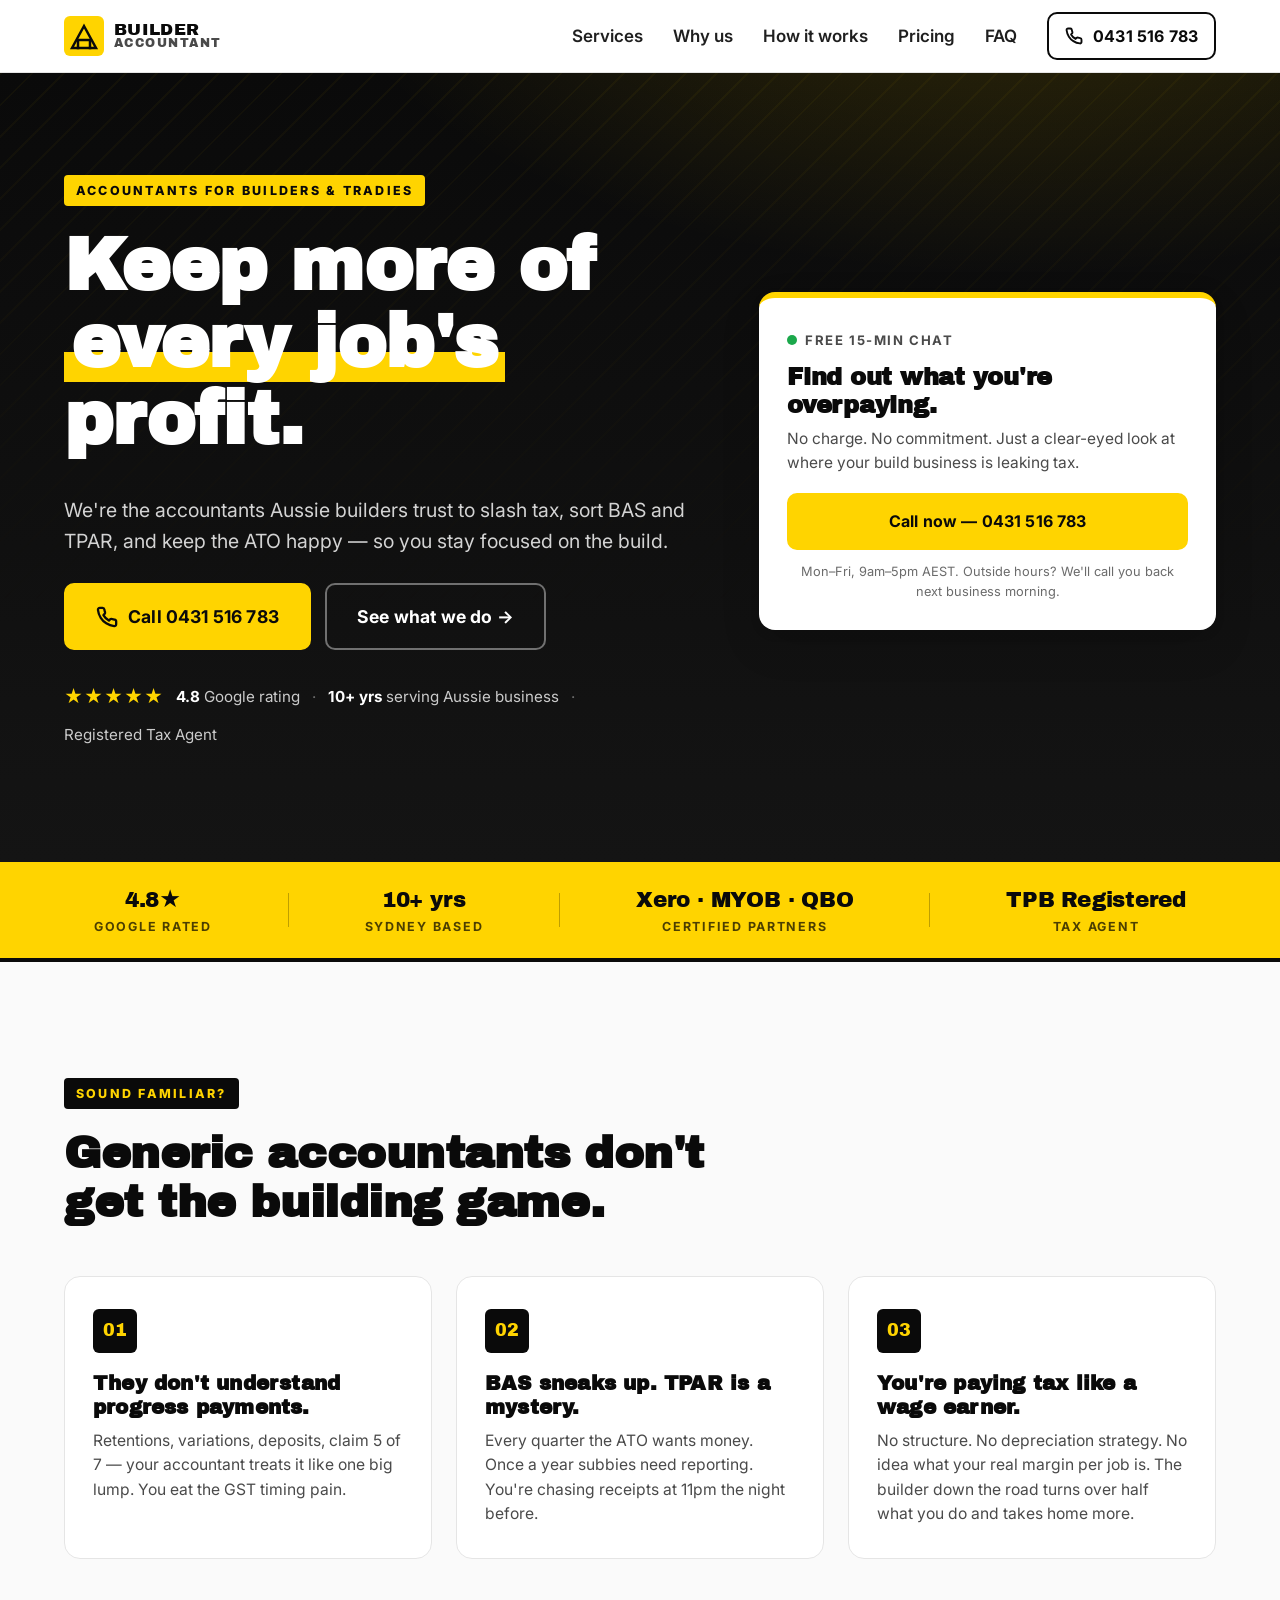
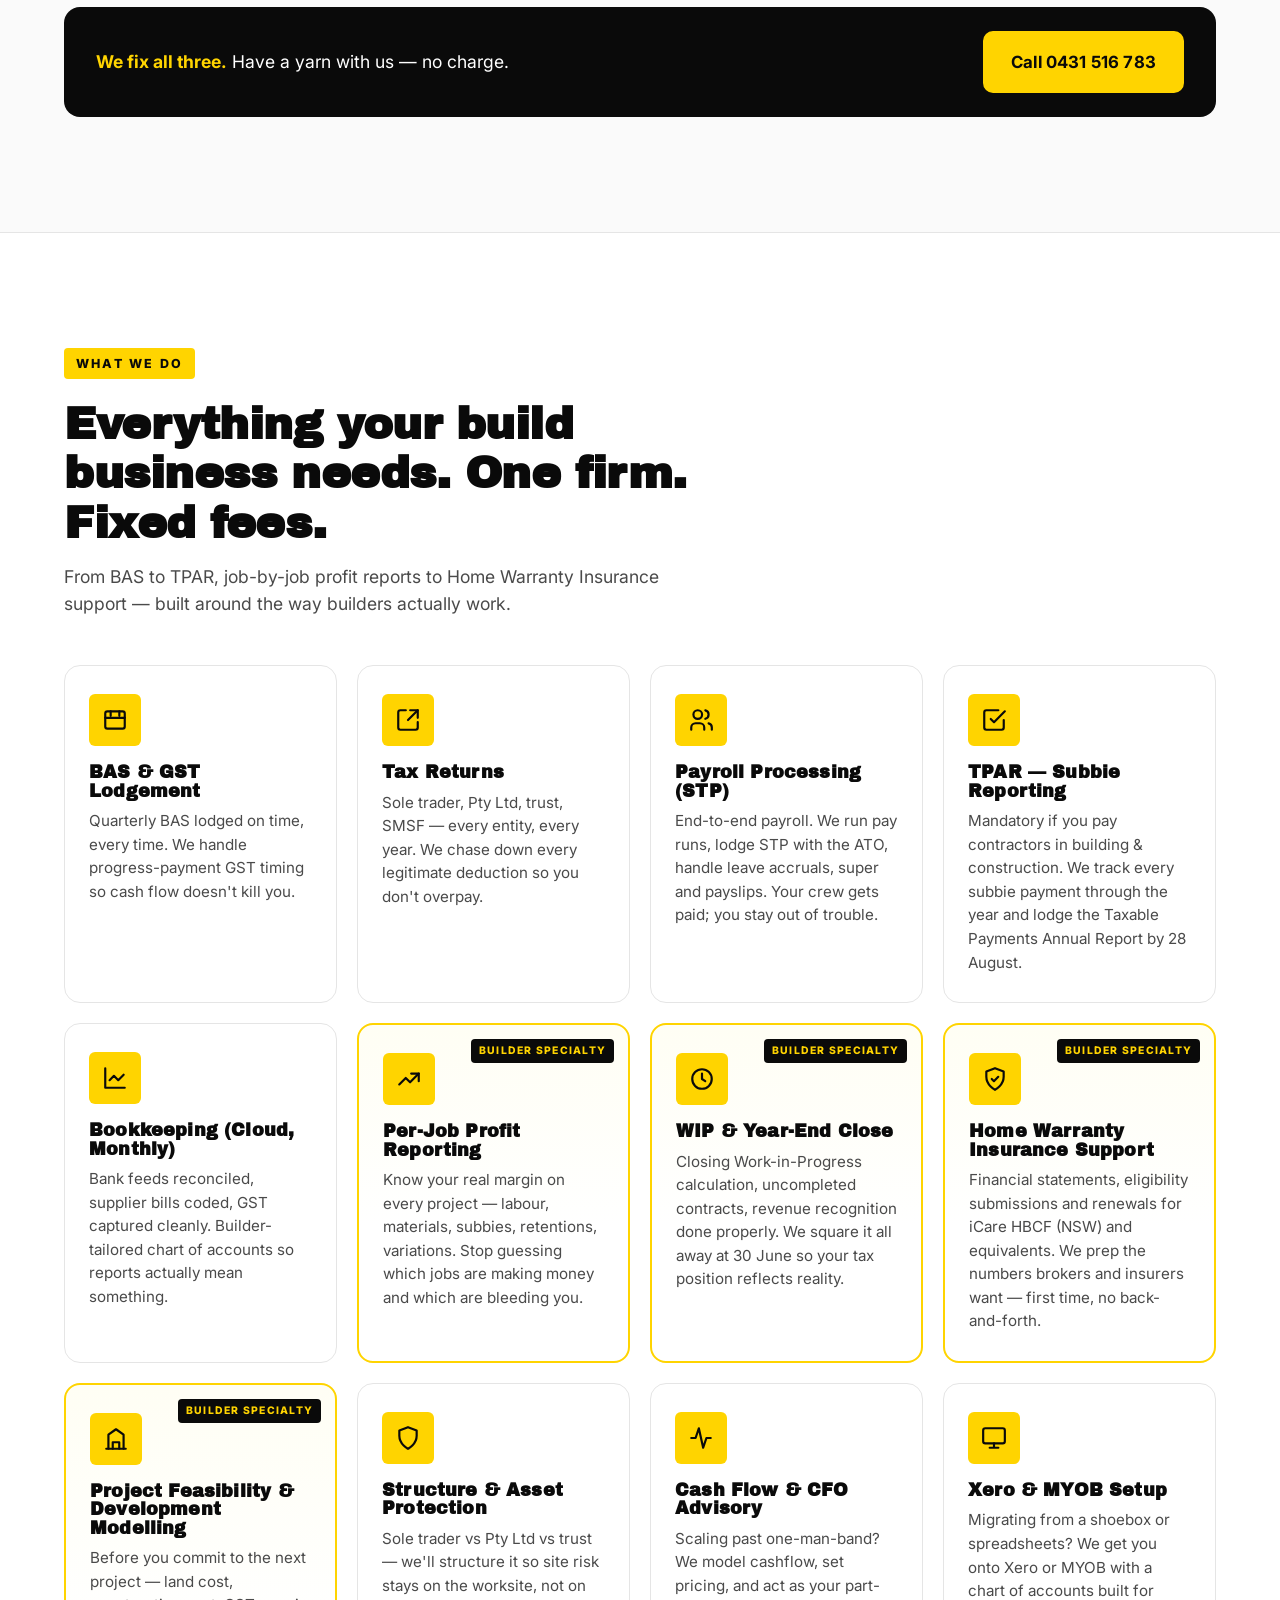
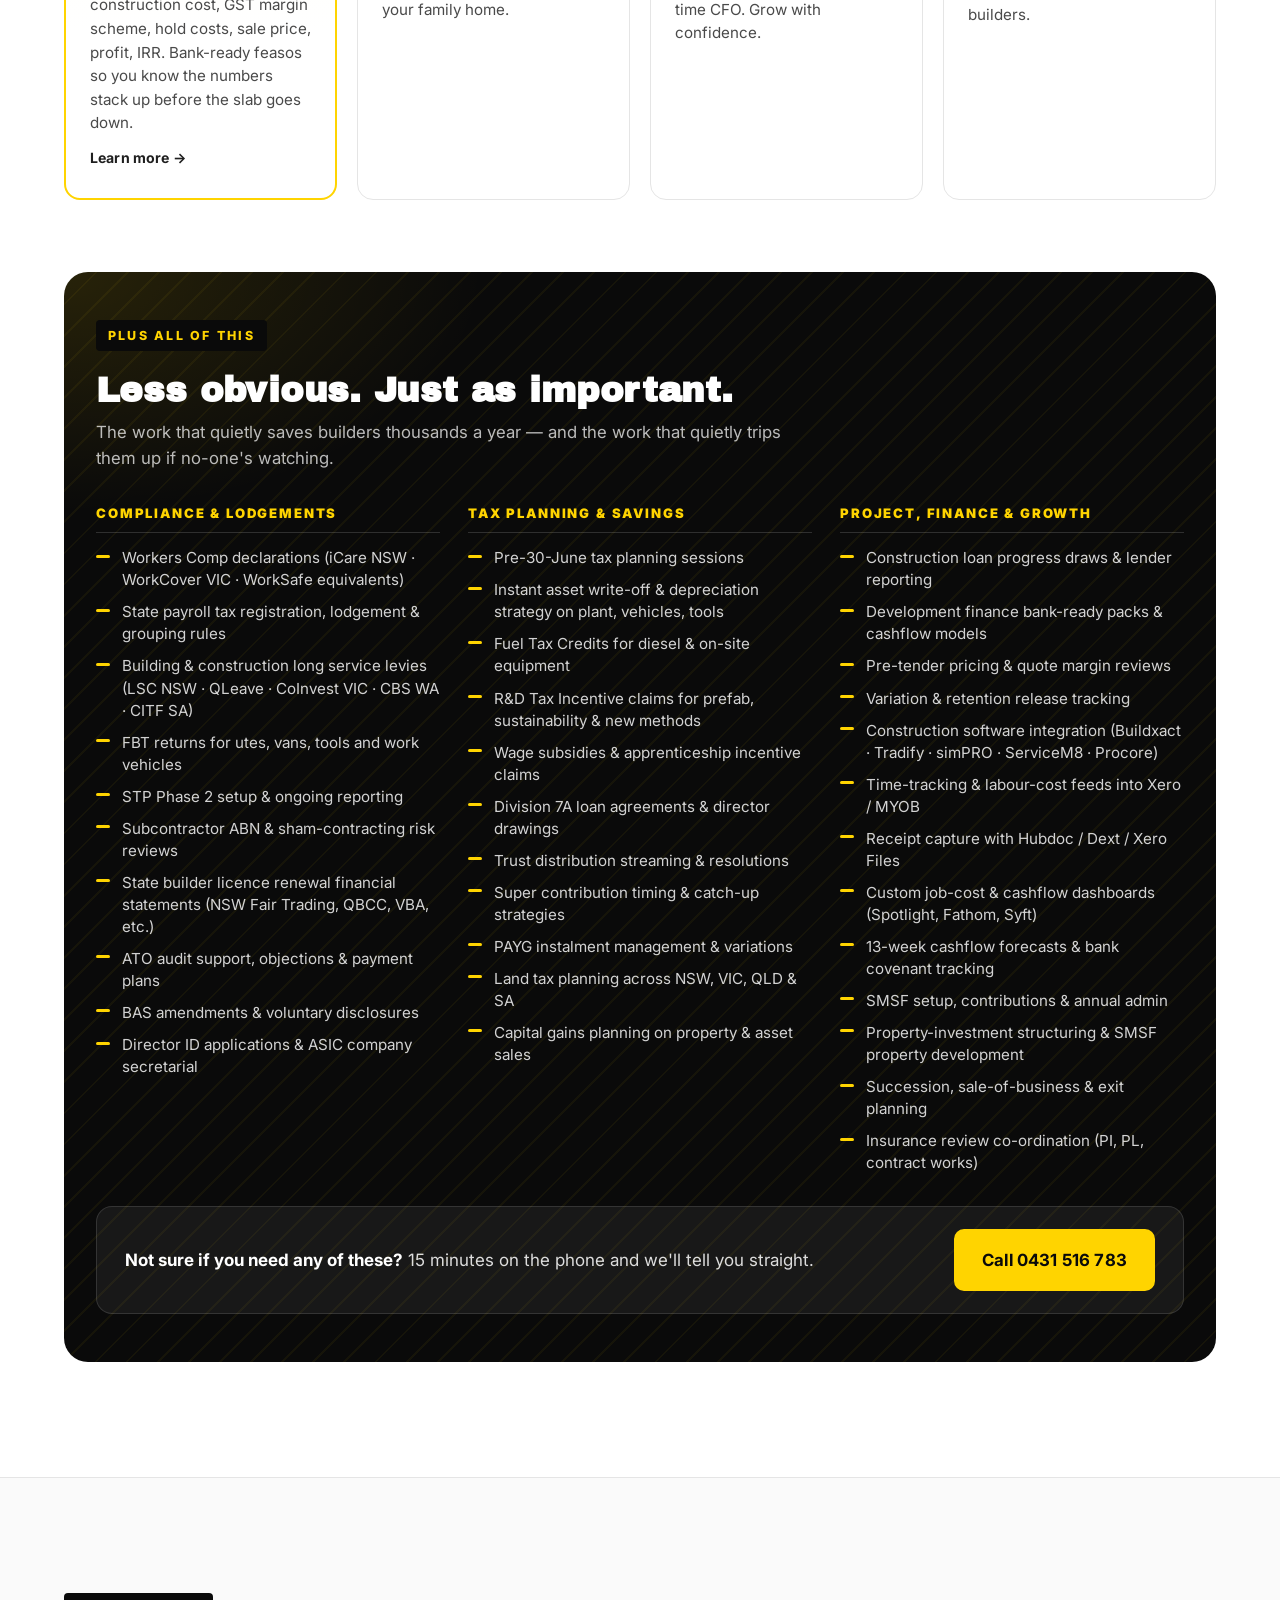
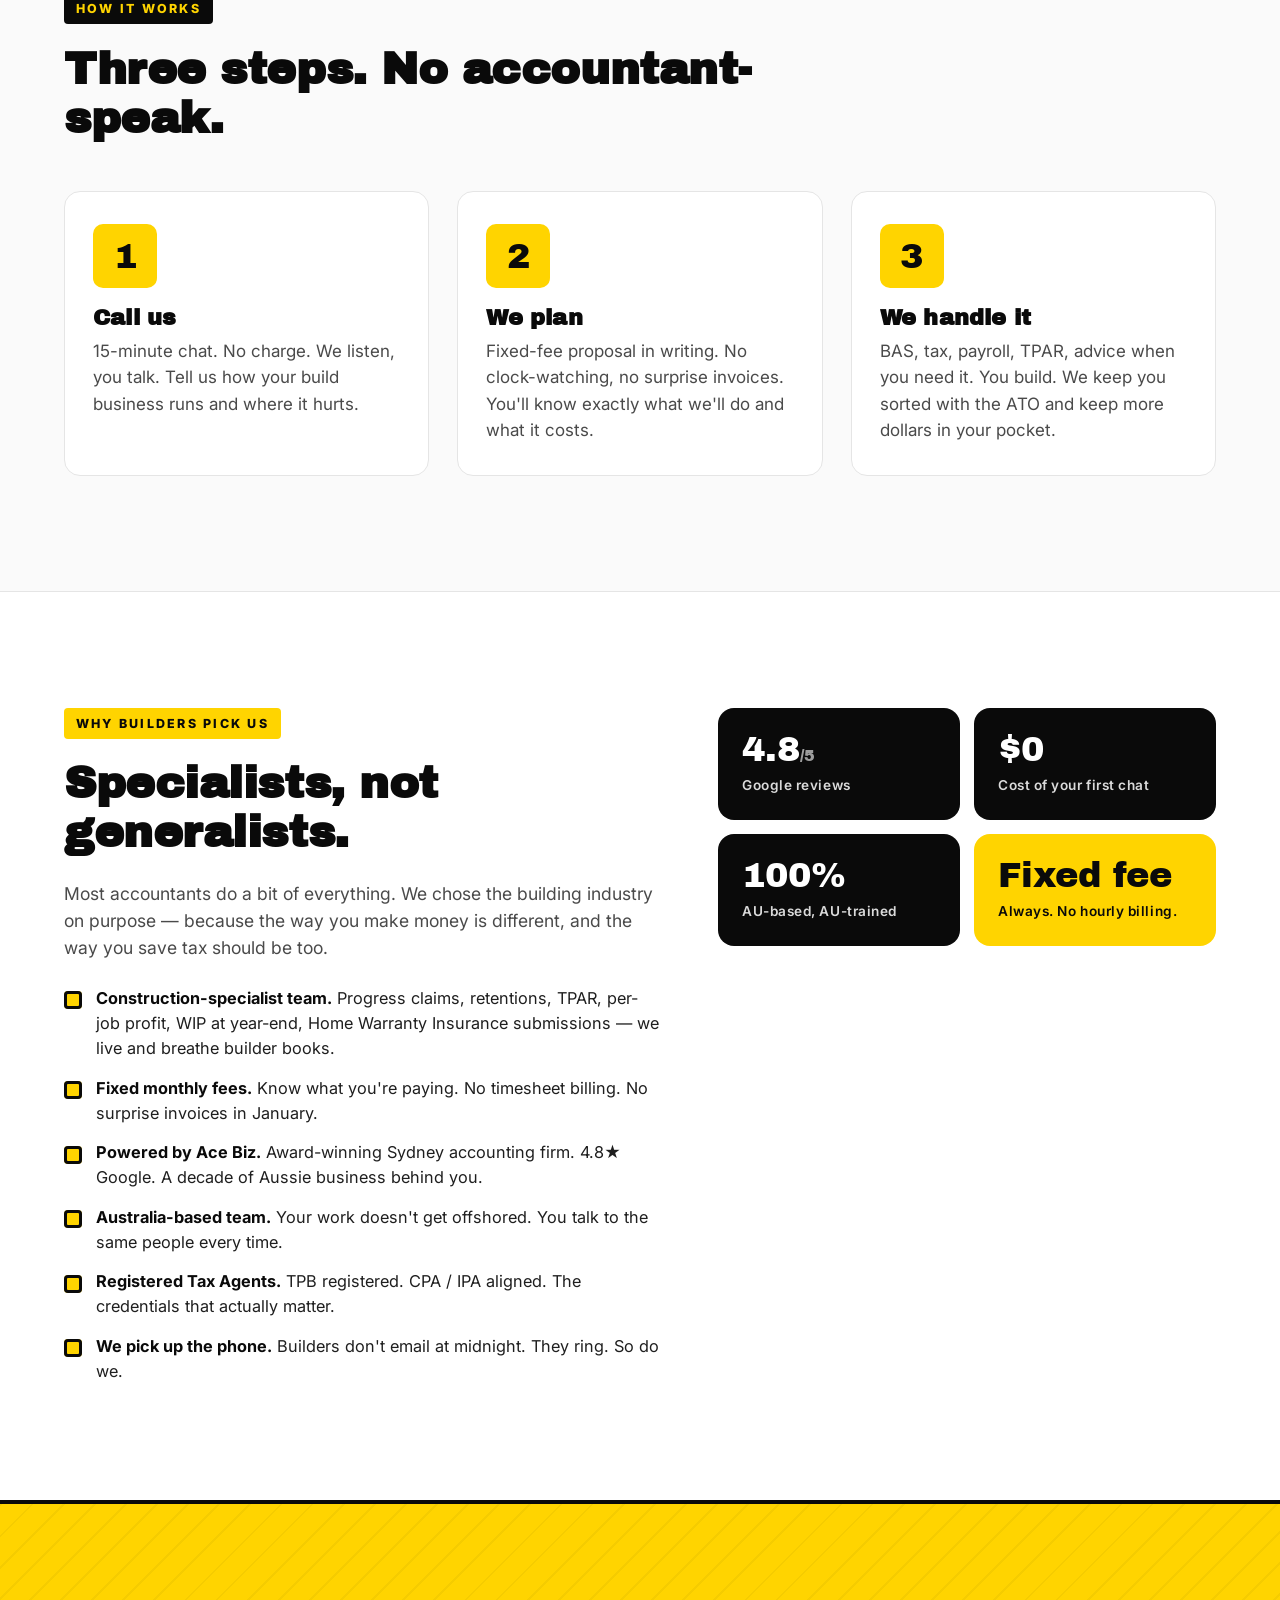
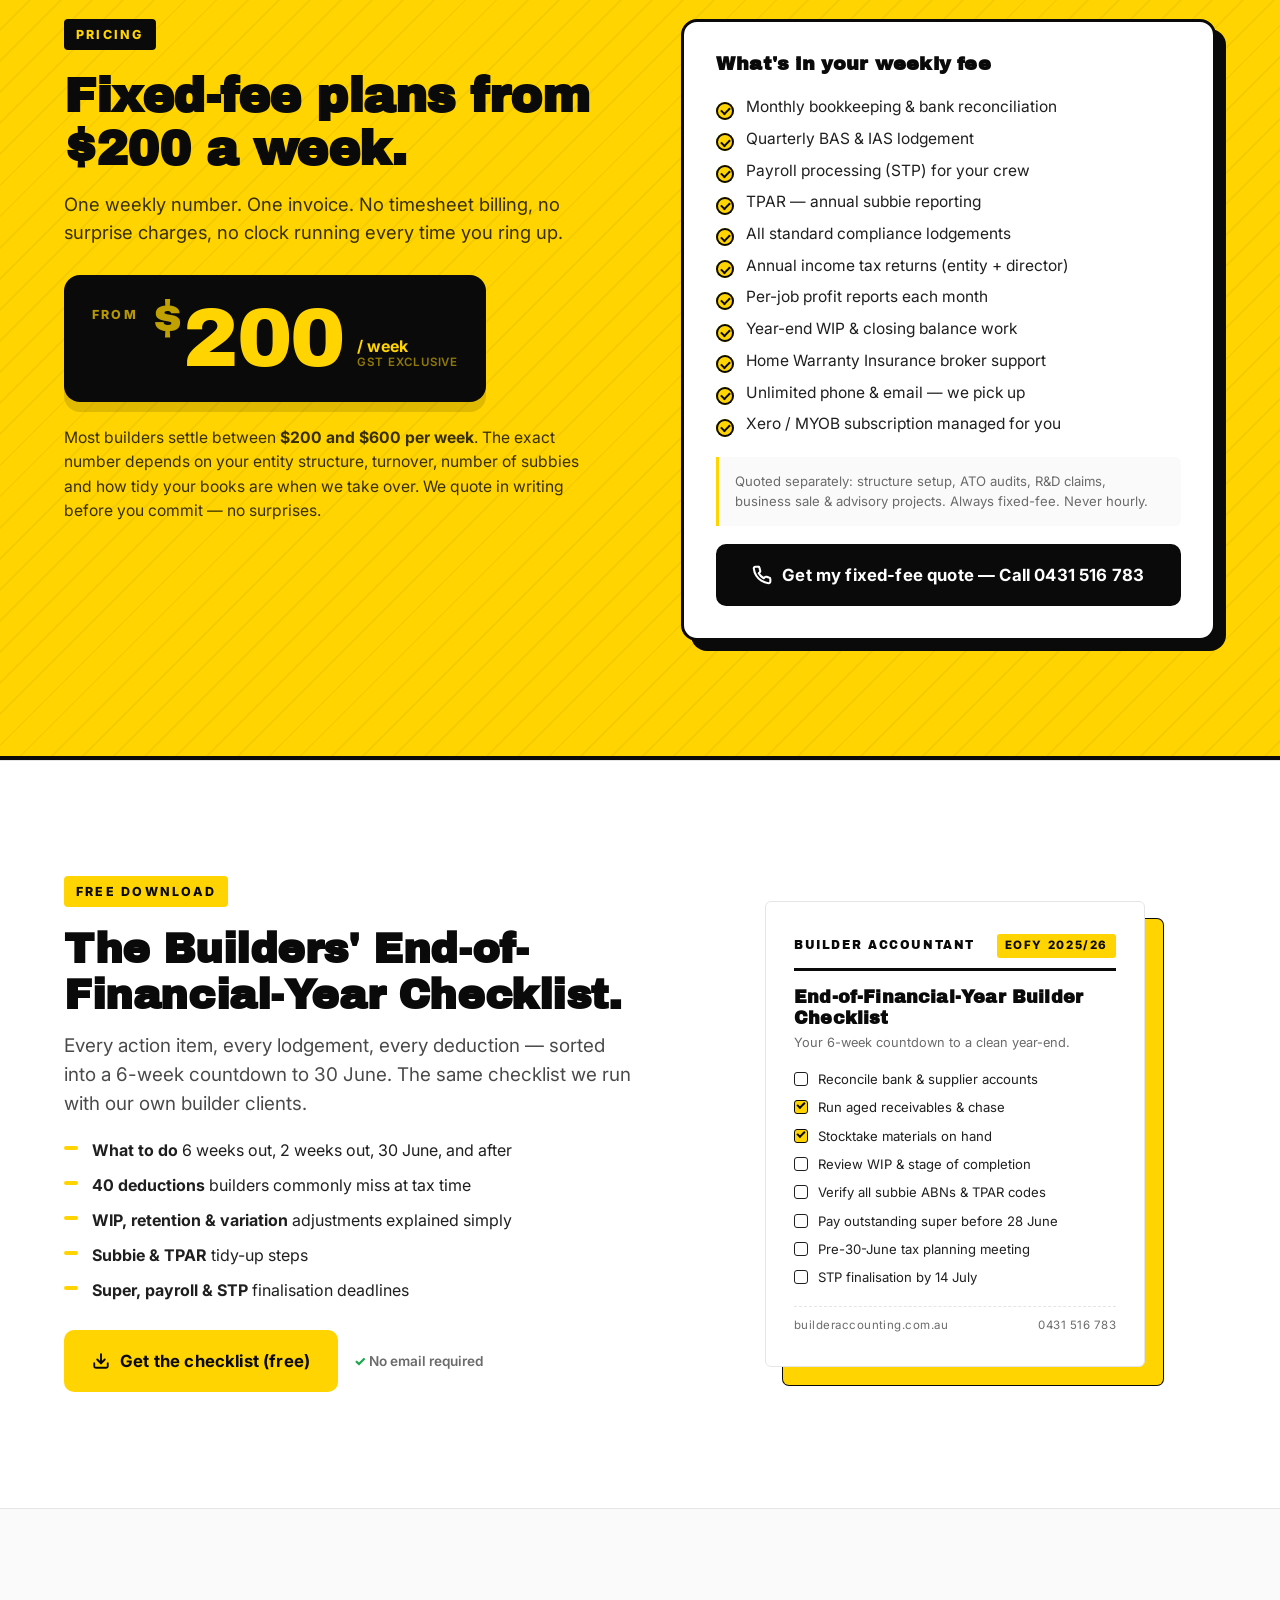
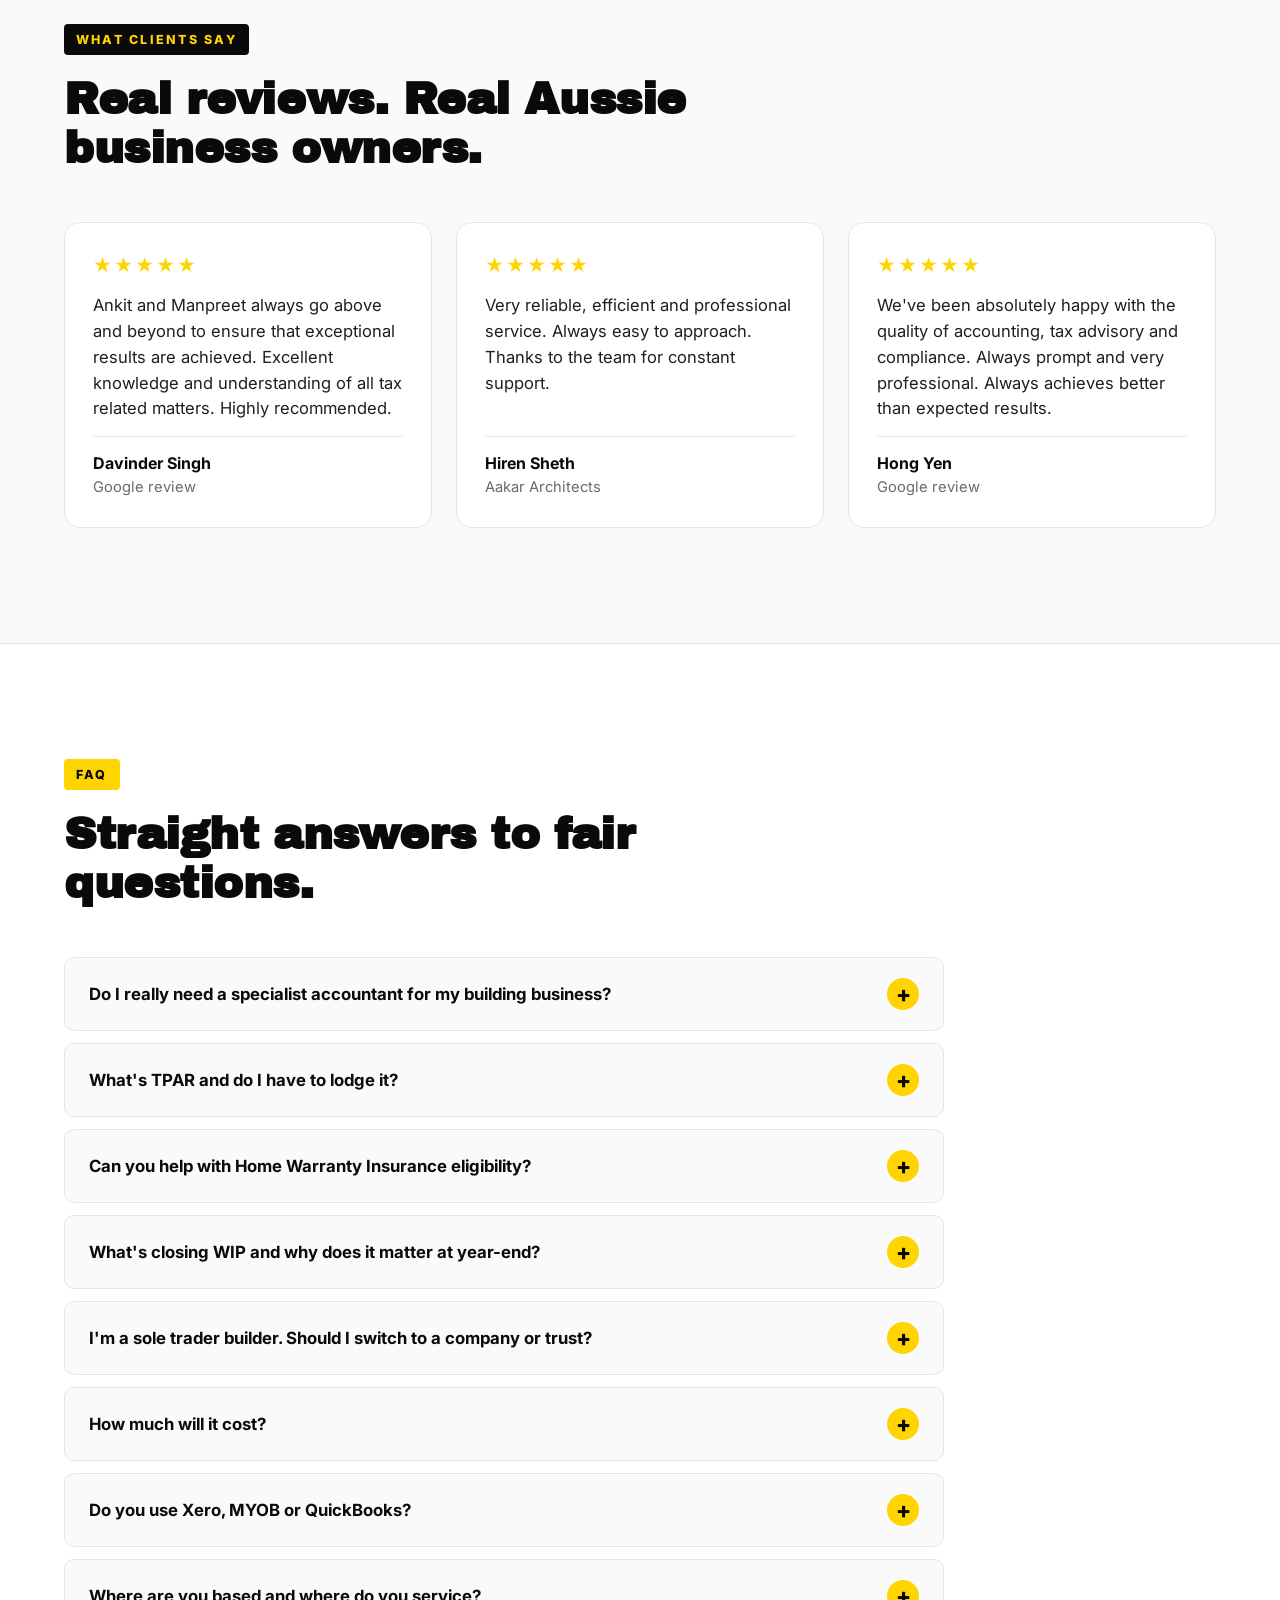
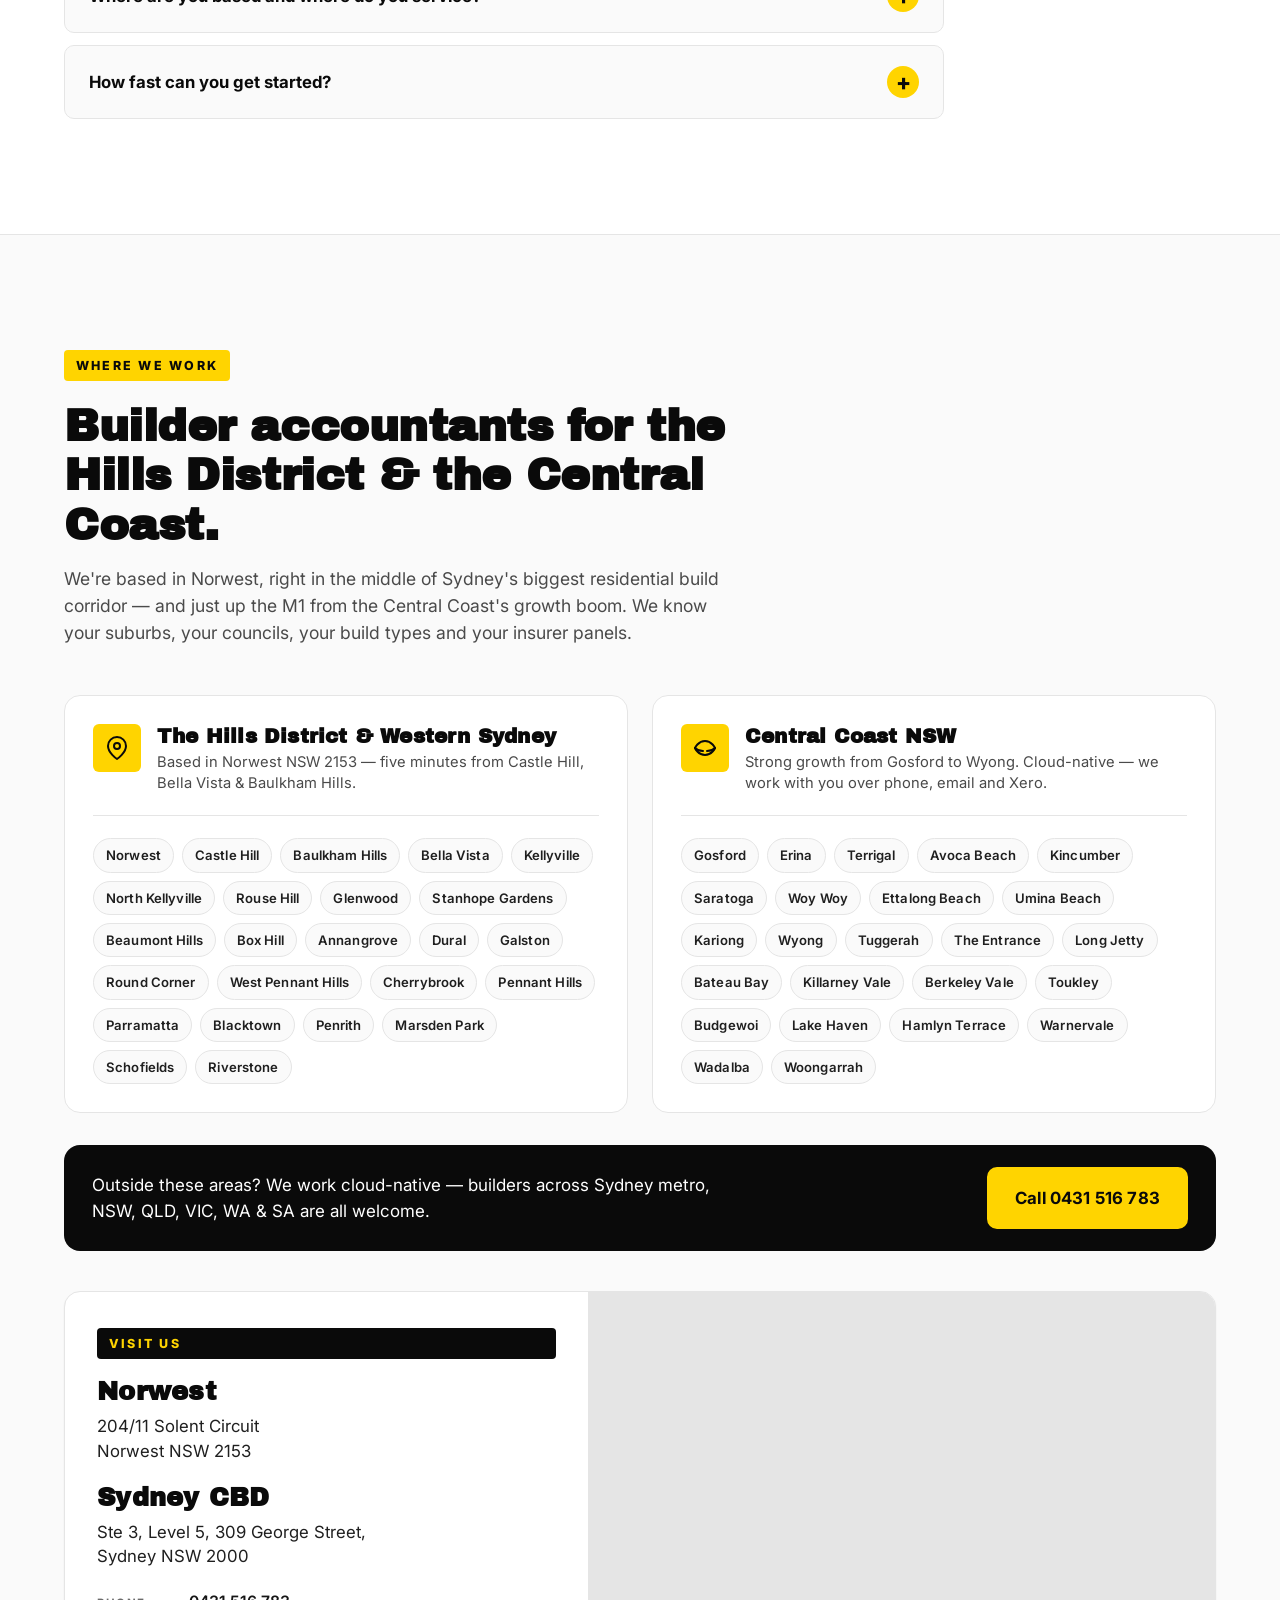
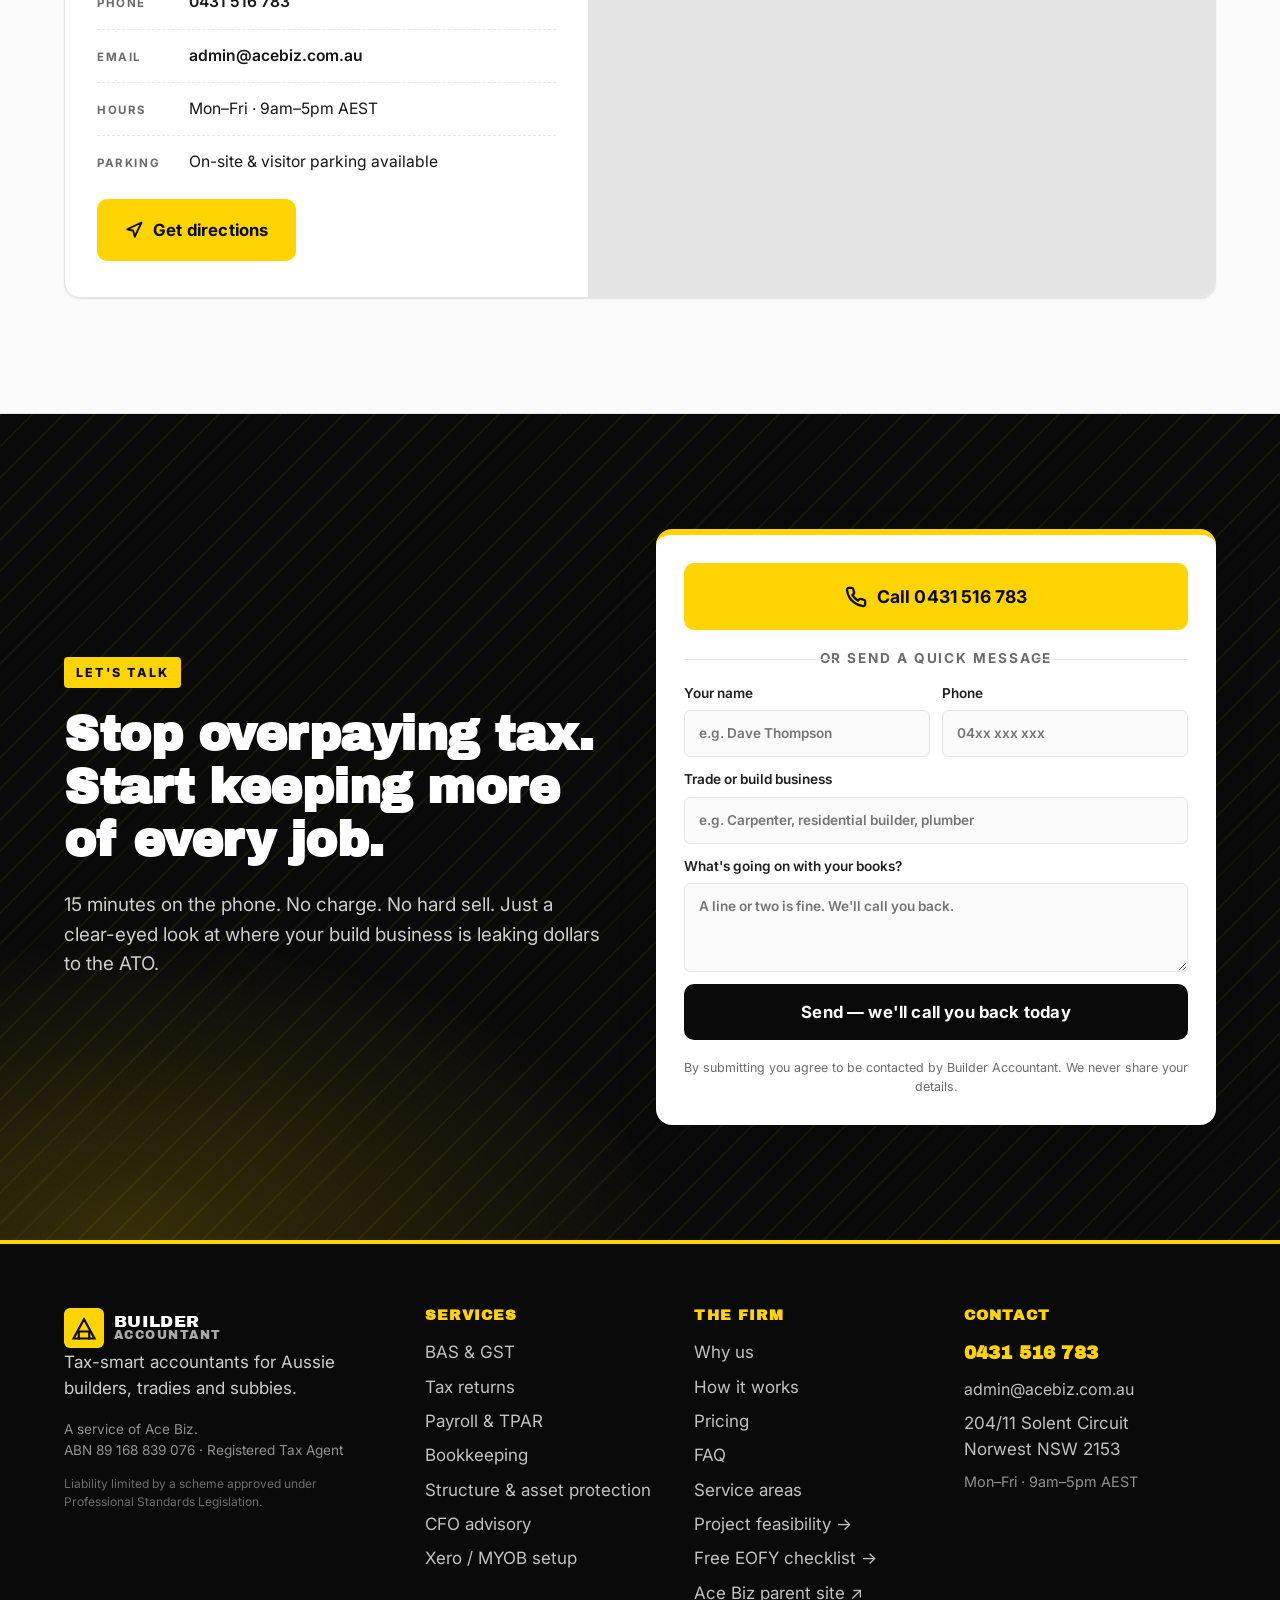
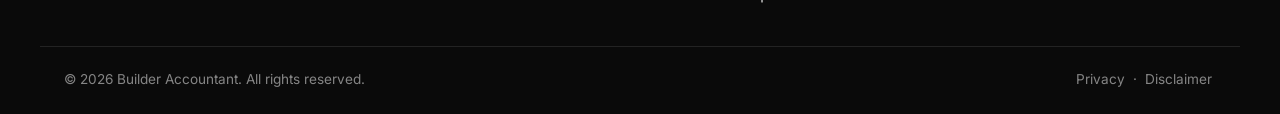
==== commit 4db040f9: "Addresh Update" ====
--- a/index.html
+++ b/index.html
@@ -797,8 +797,11 @@
     <div class="office">
       <div class="office-info">
         <div class="eyebrow eyebrow-dark">VISIT US</div>
-        <h3>Norwest Business Park</h3>
-        <p class="office-addr">Suite 204, 11 Solent Circuit<br>Norwest NSW 2153</p>
+        <h3>Norwest</h3>
+        <p class="office-addr">204/11 Solent Circuit<br>Norwest NSW 2153</p>
+        <h3>Sydney CBD</h3>
+        <p class="office-addr">Ste 3, Level 5, 309 George Street,<br>Sydney NSW 2000</p>
+
         <ul class="office-meta">
           <li>
             <strong>Phone</strong>
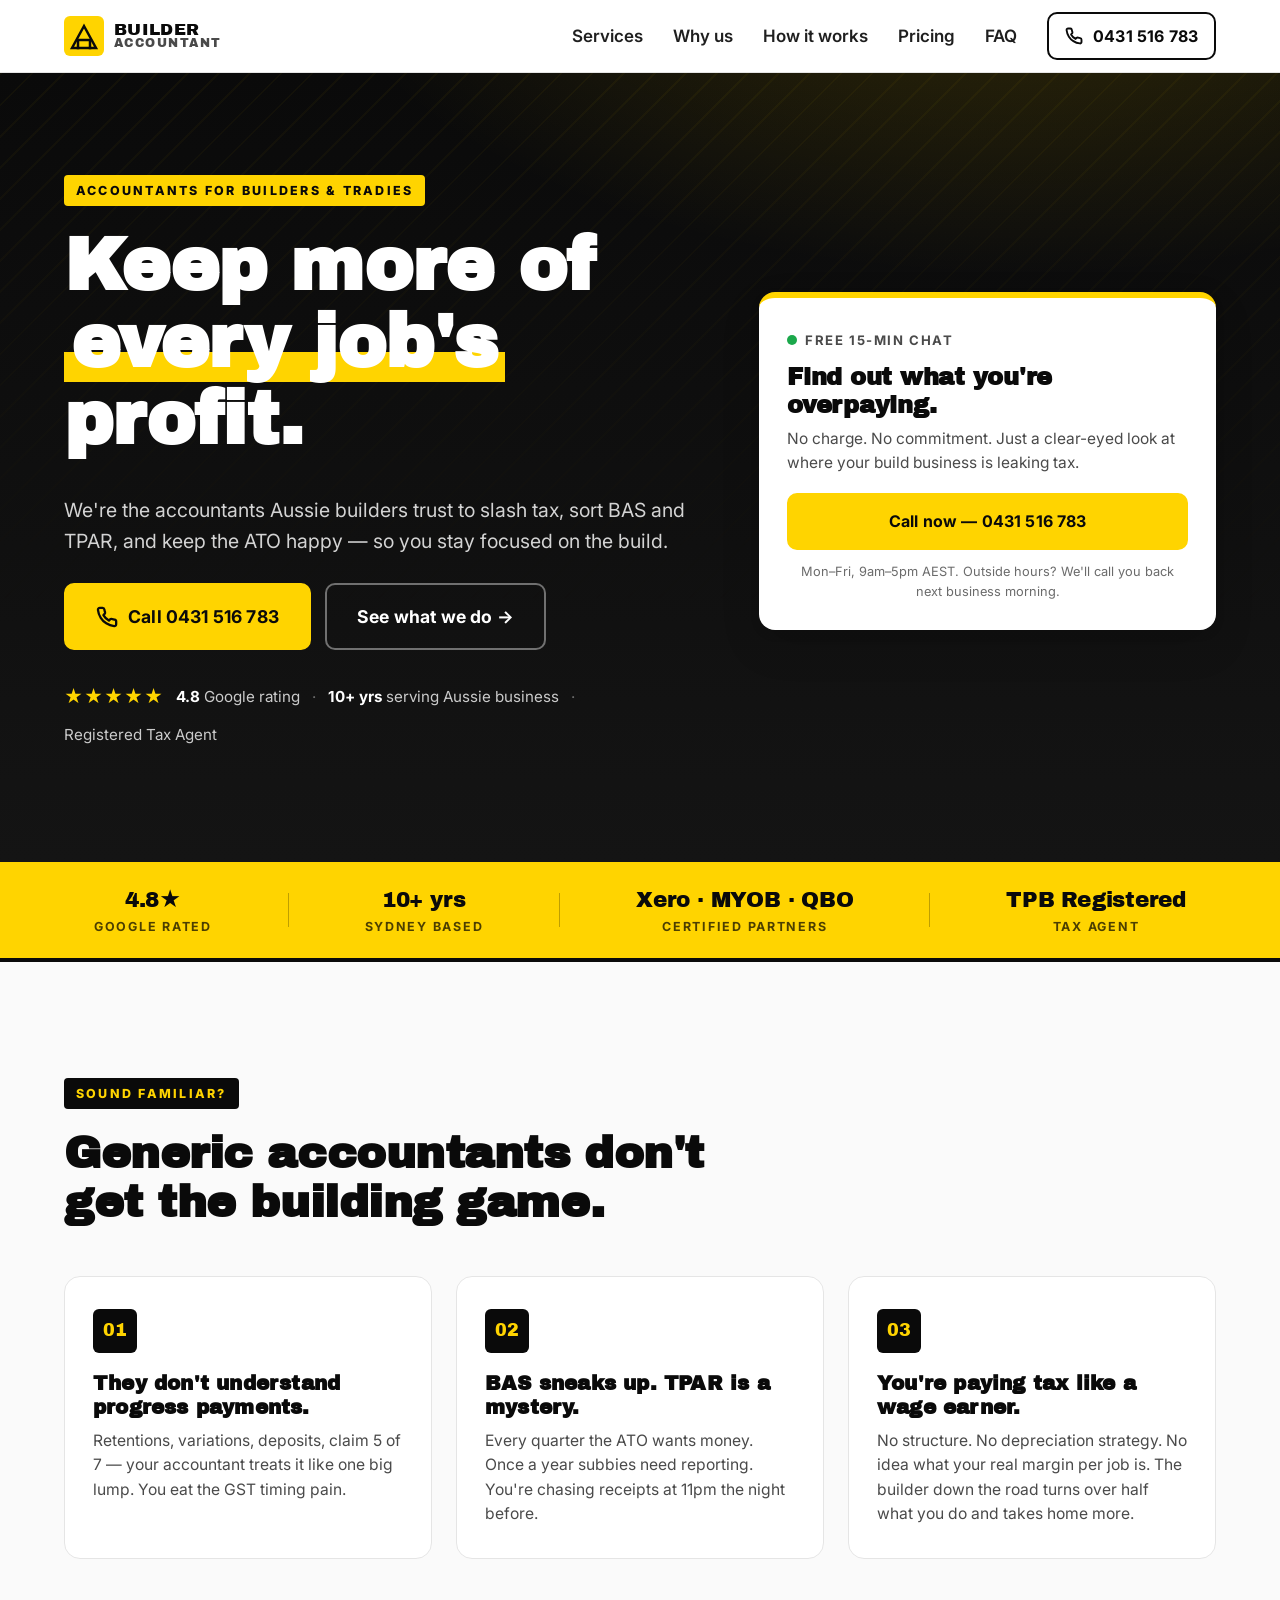
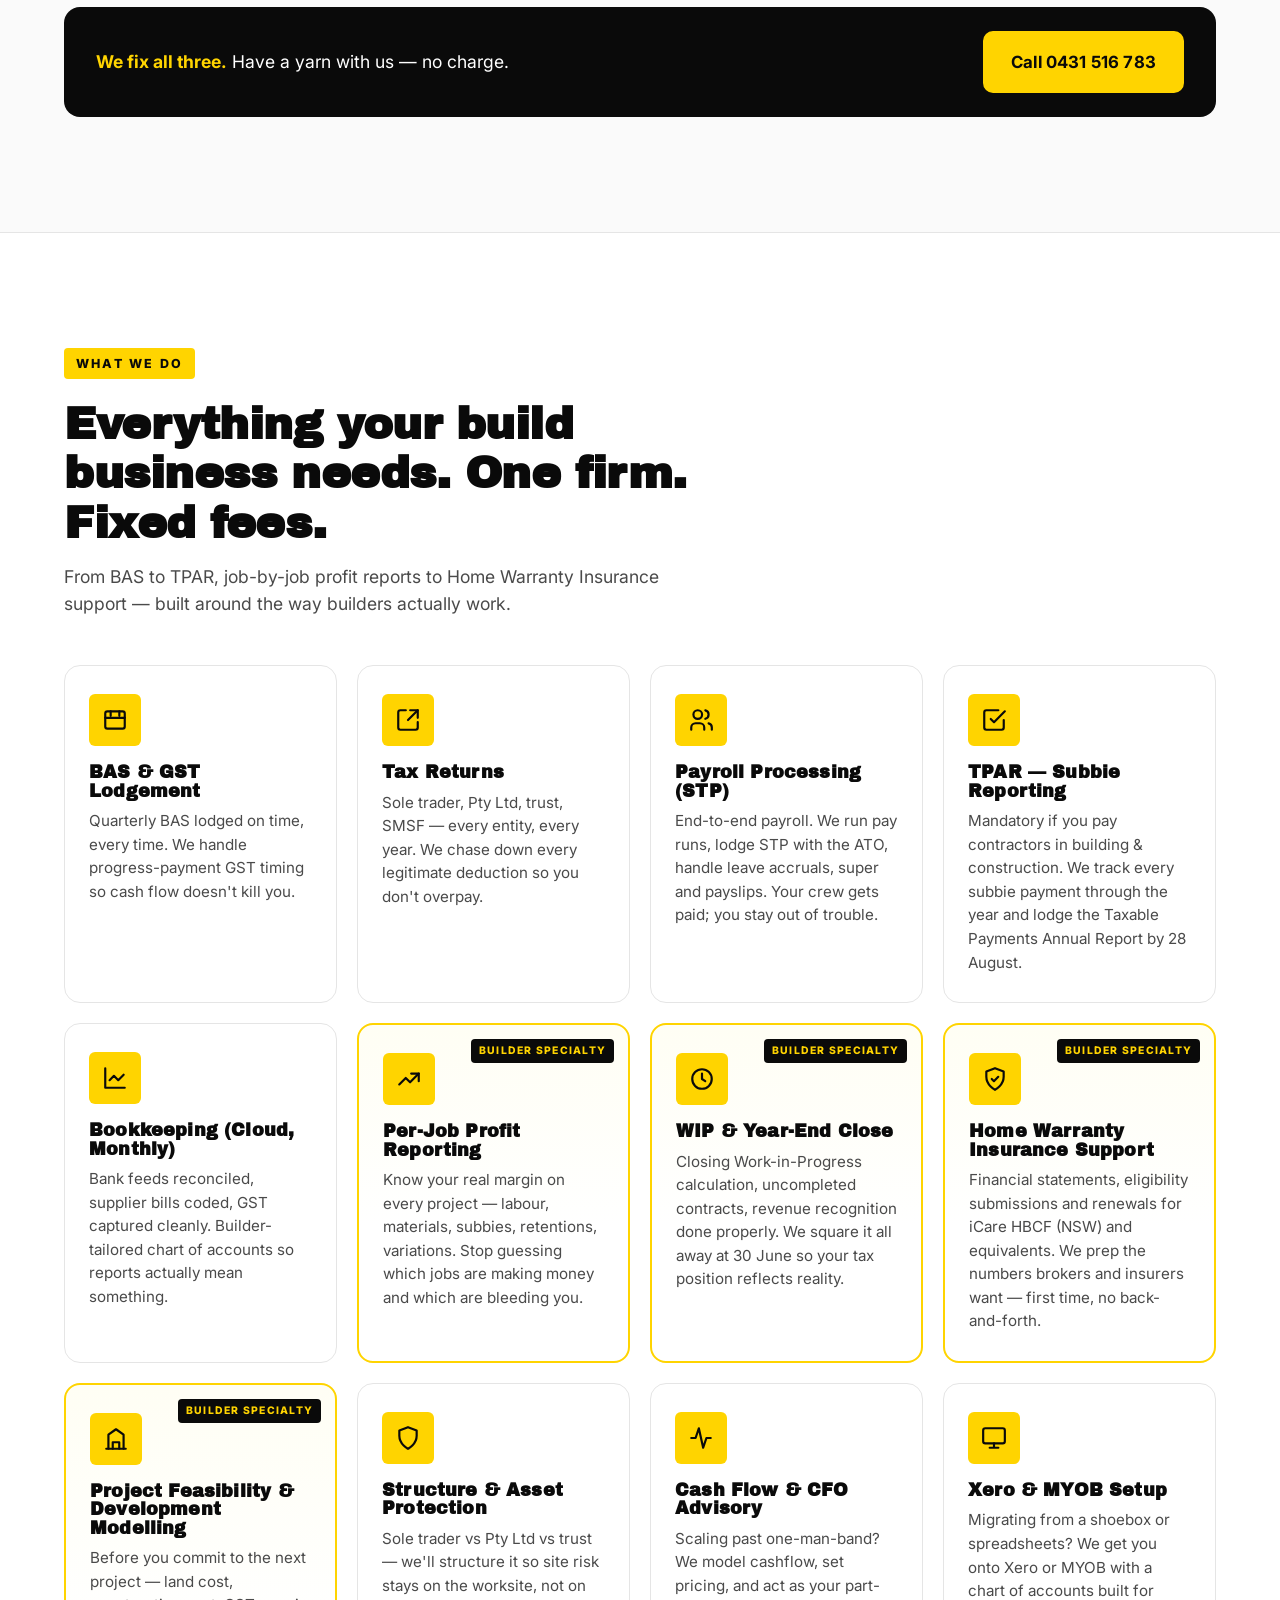
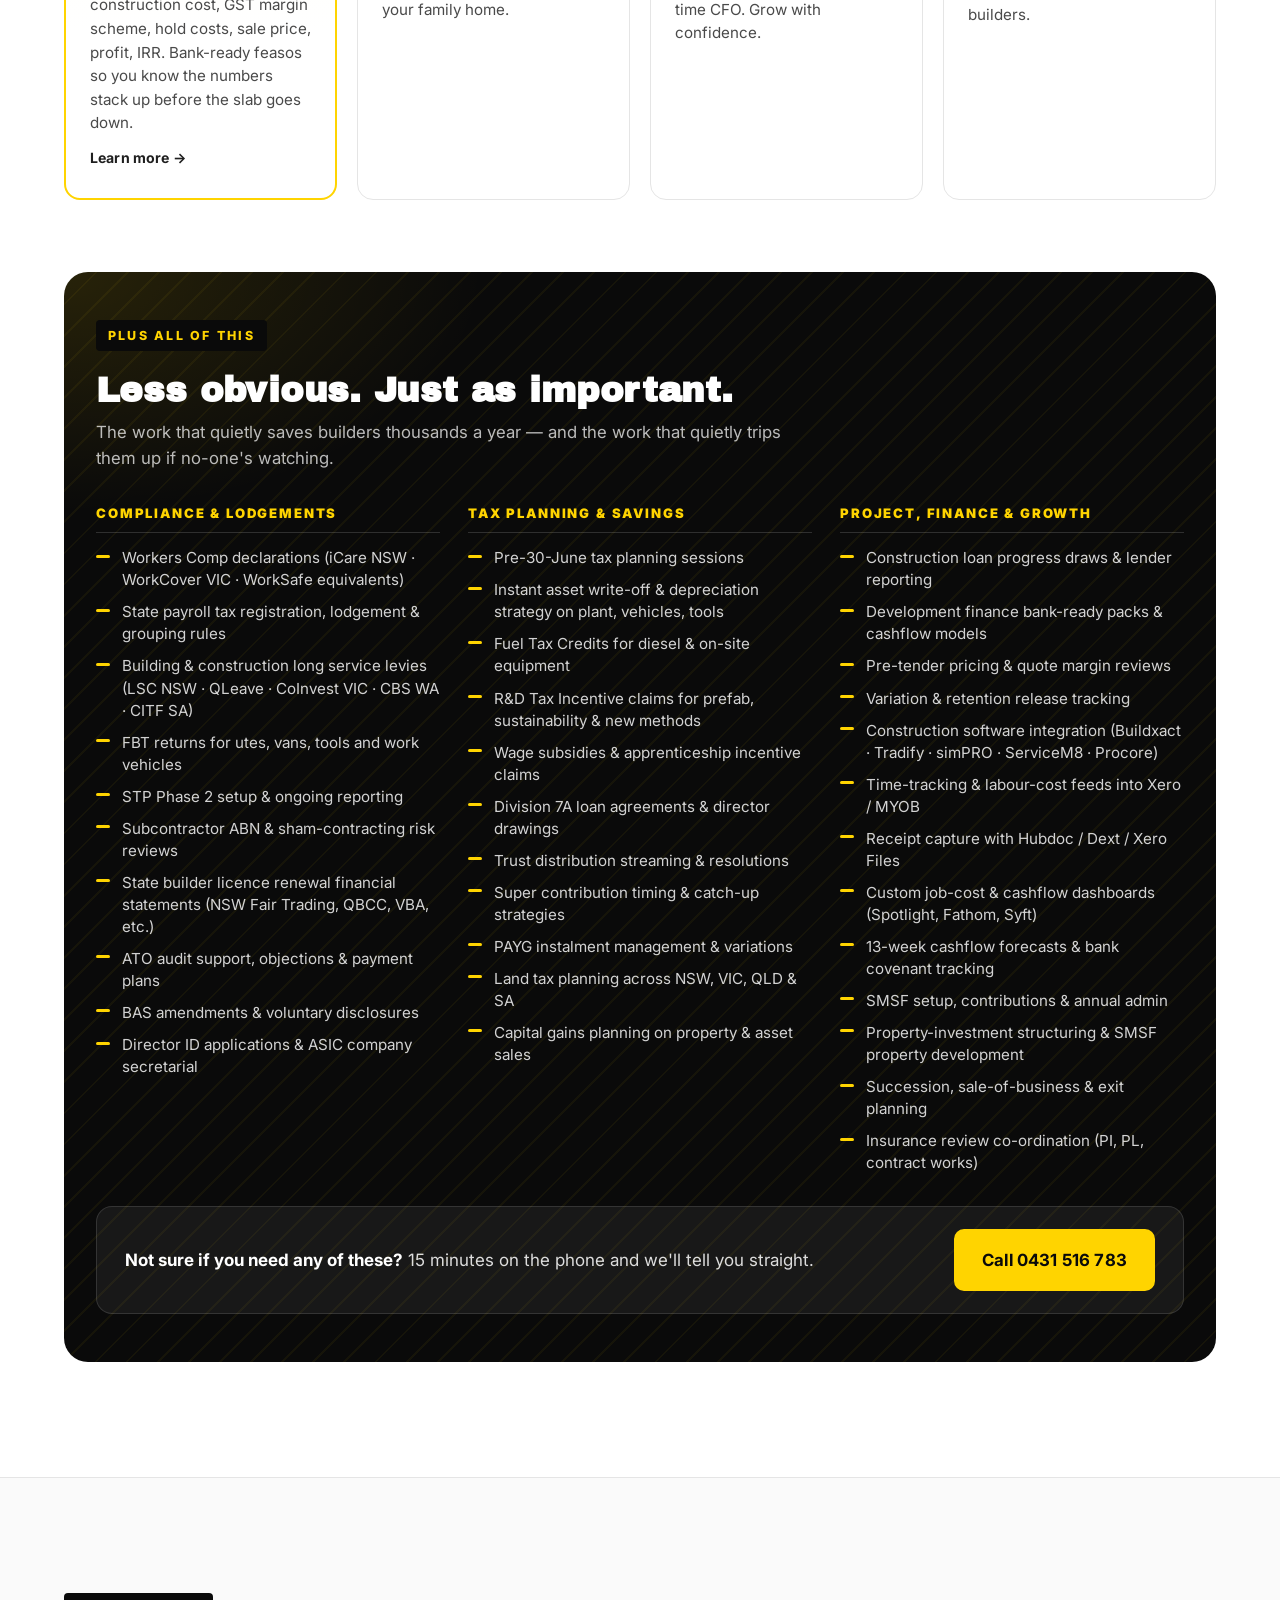
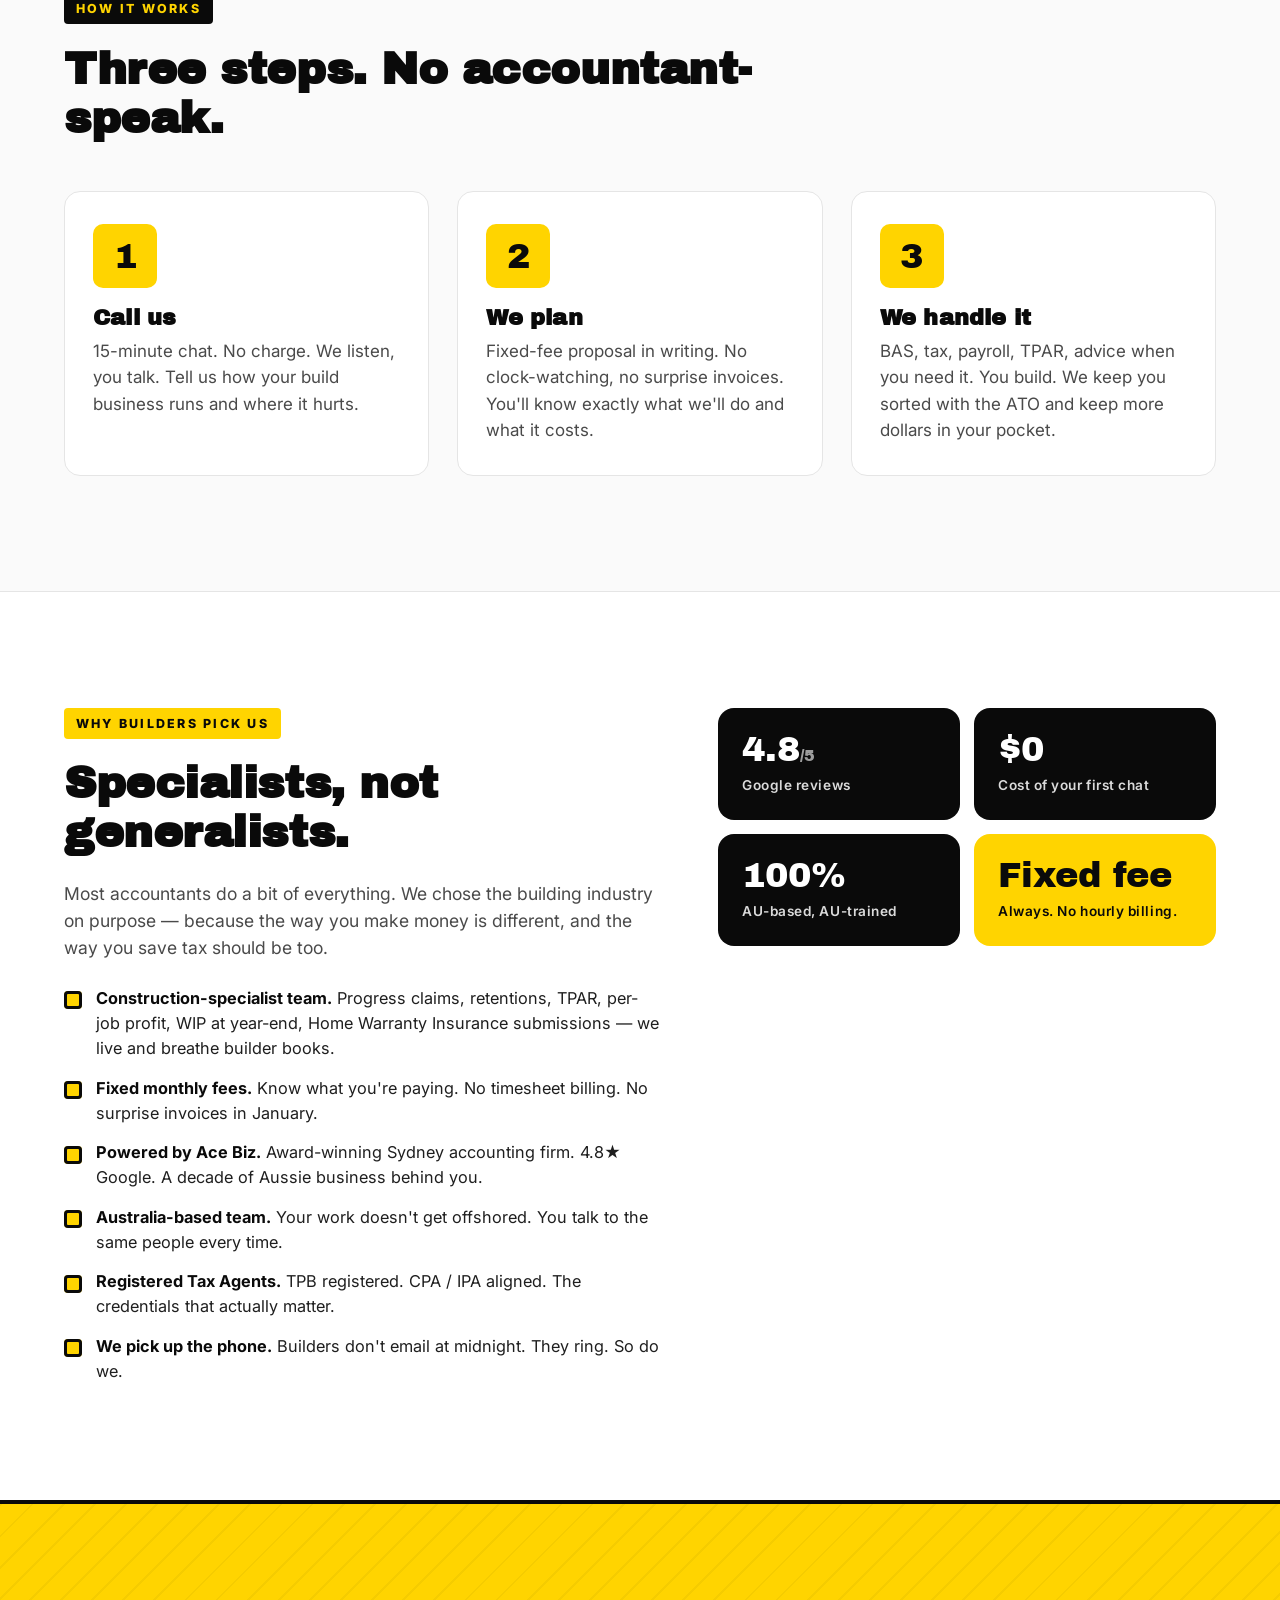
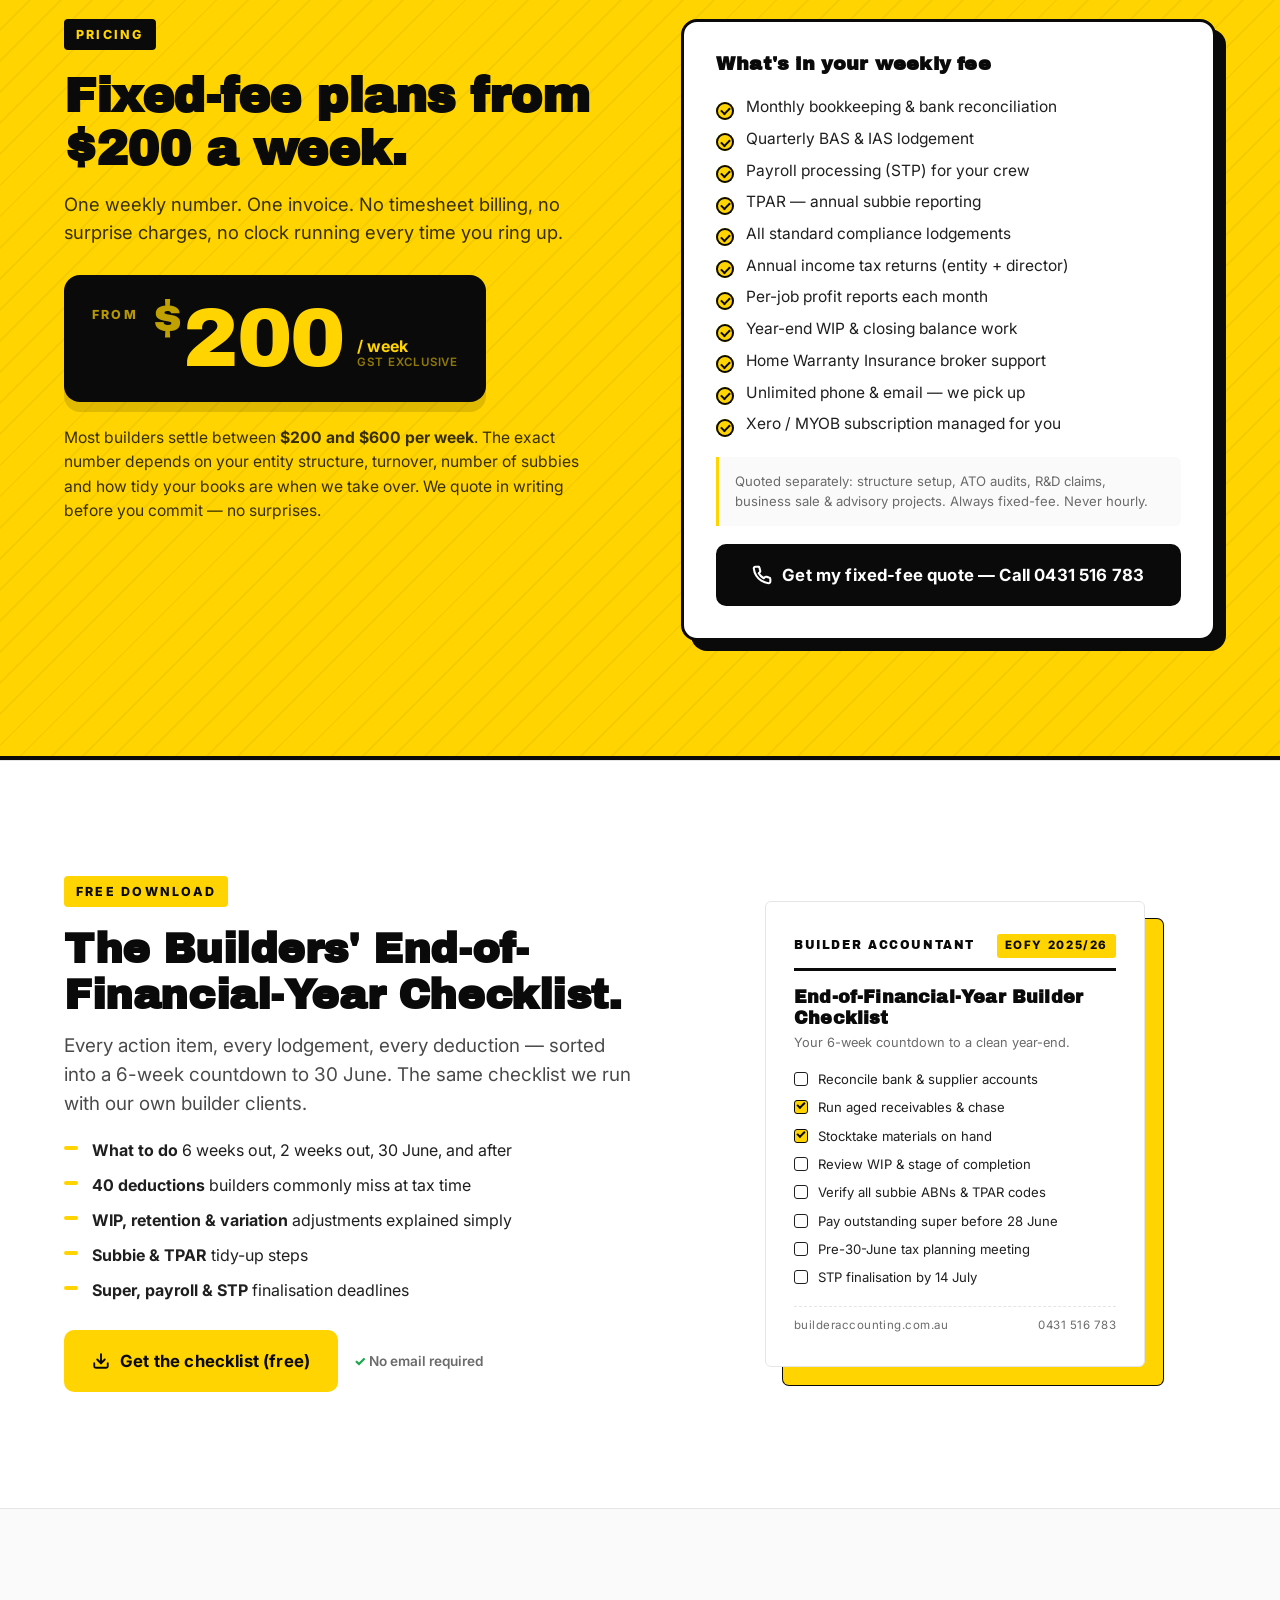
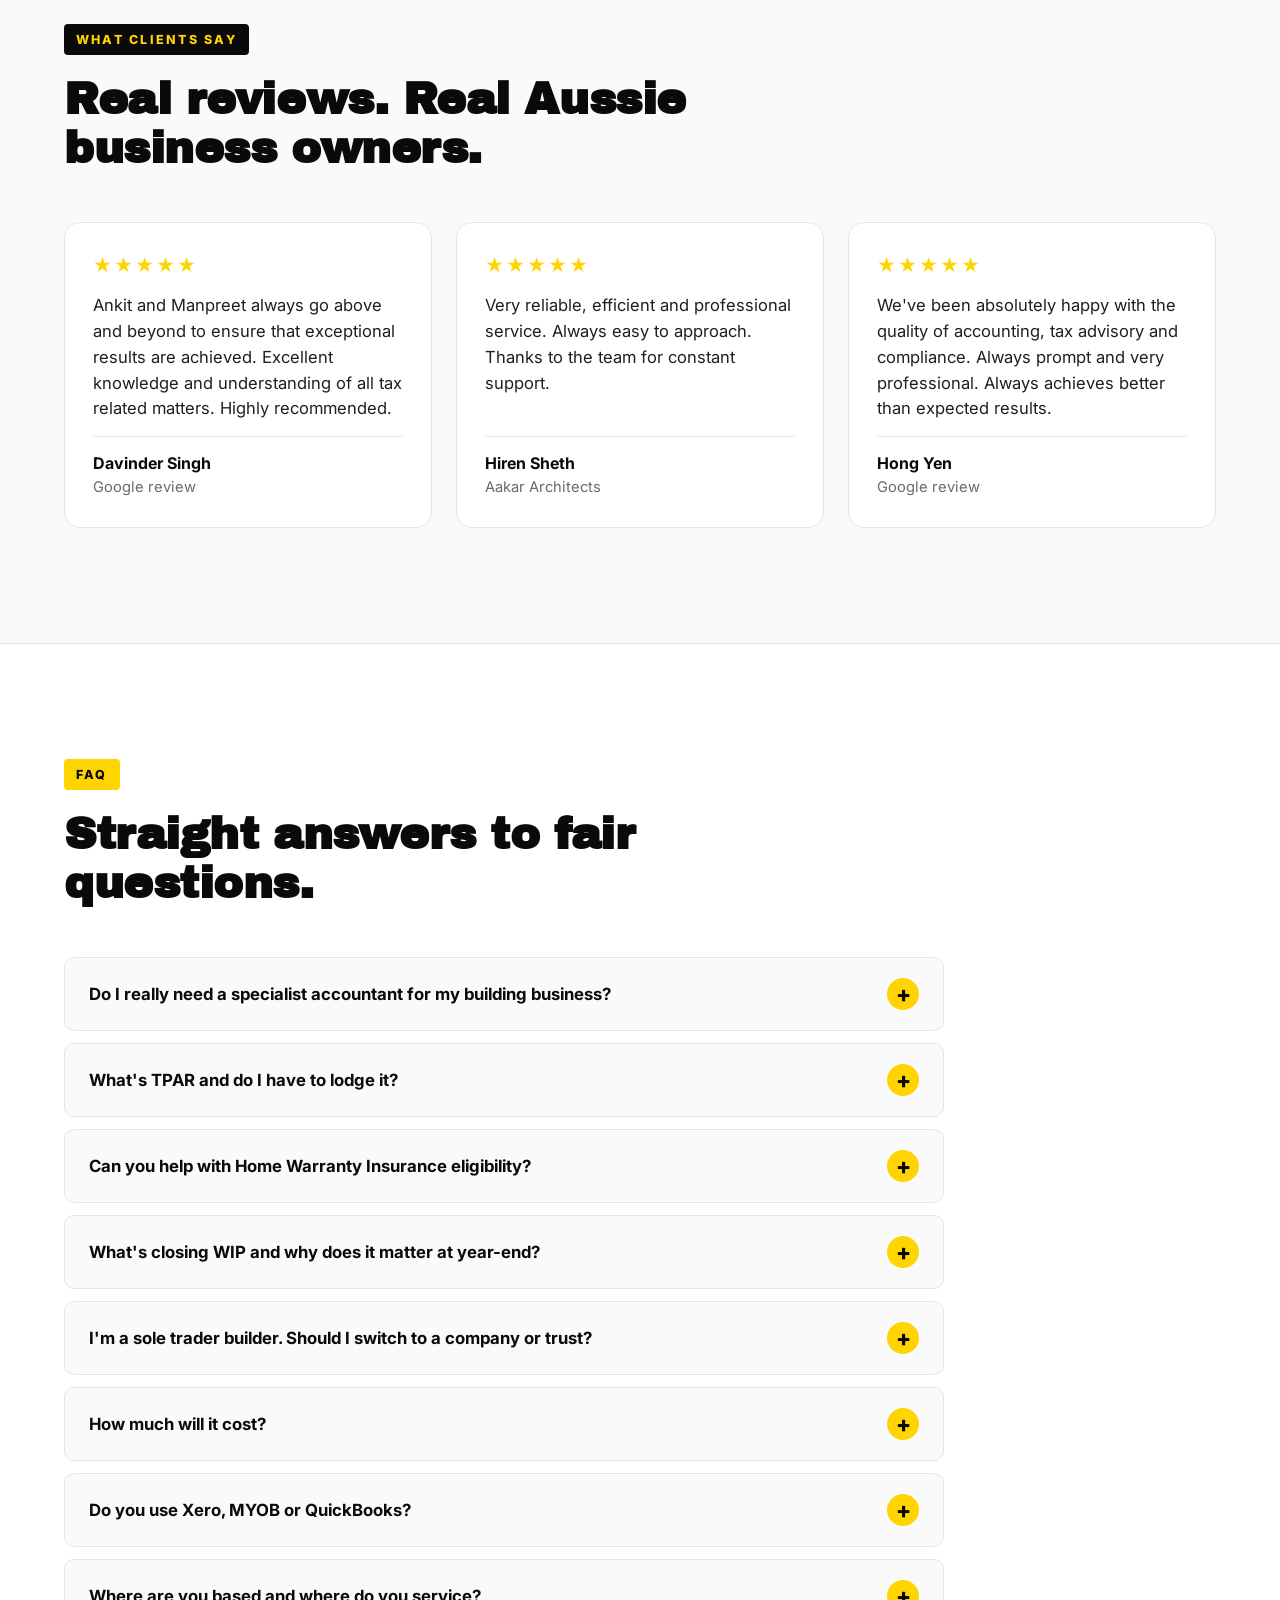
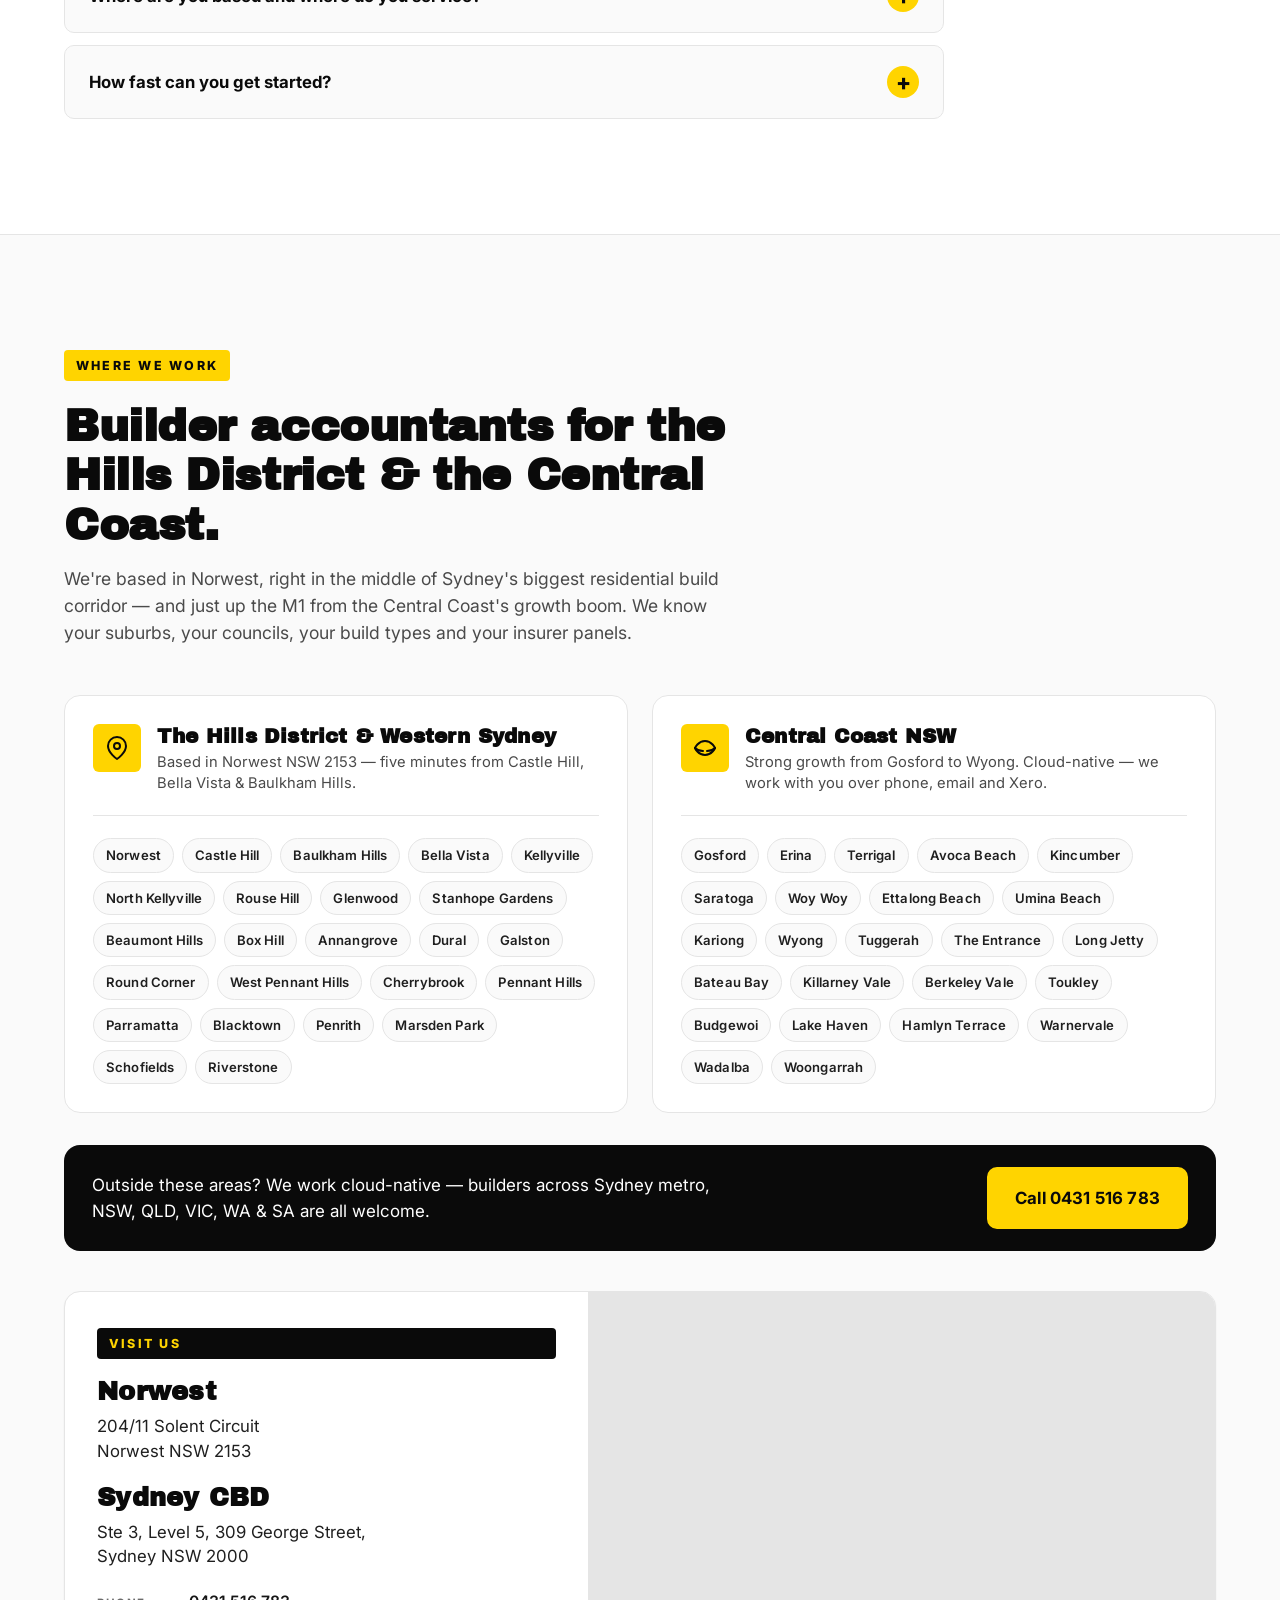
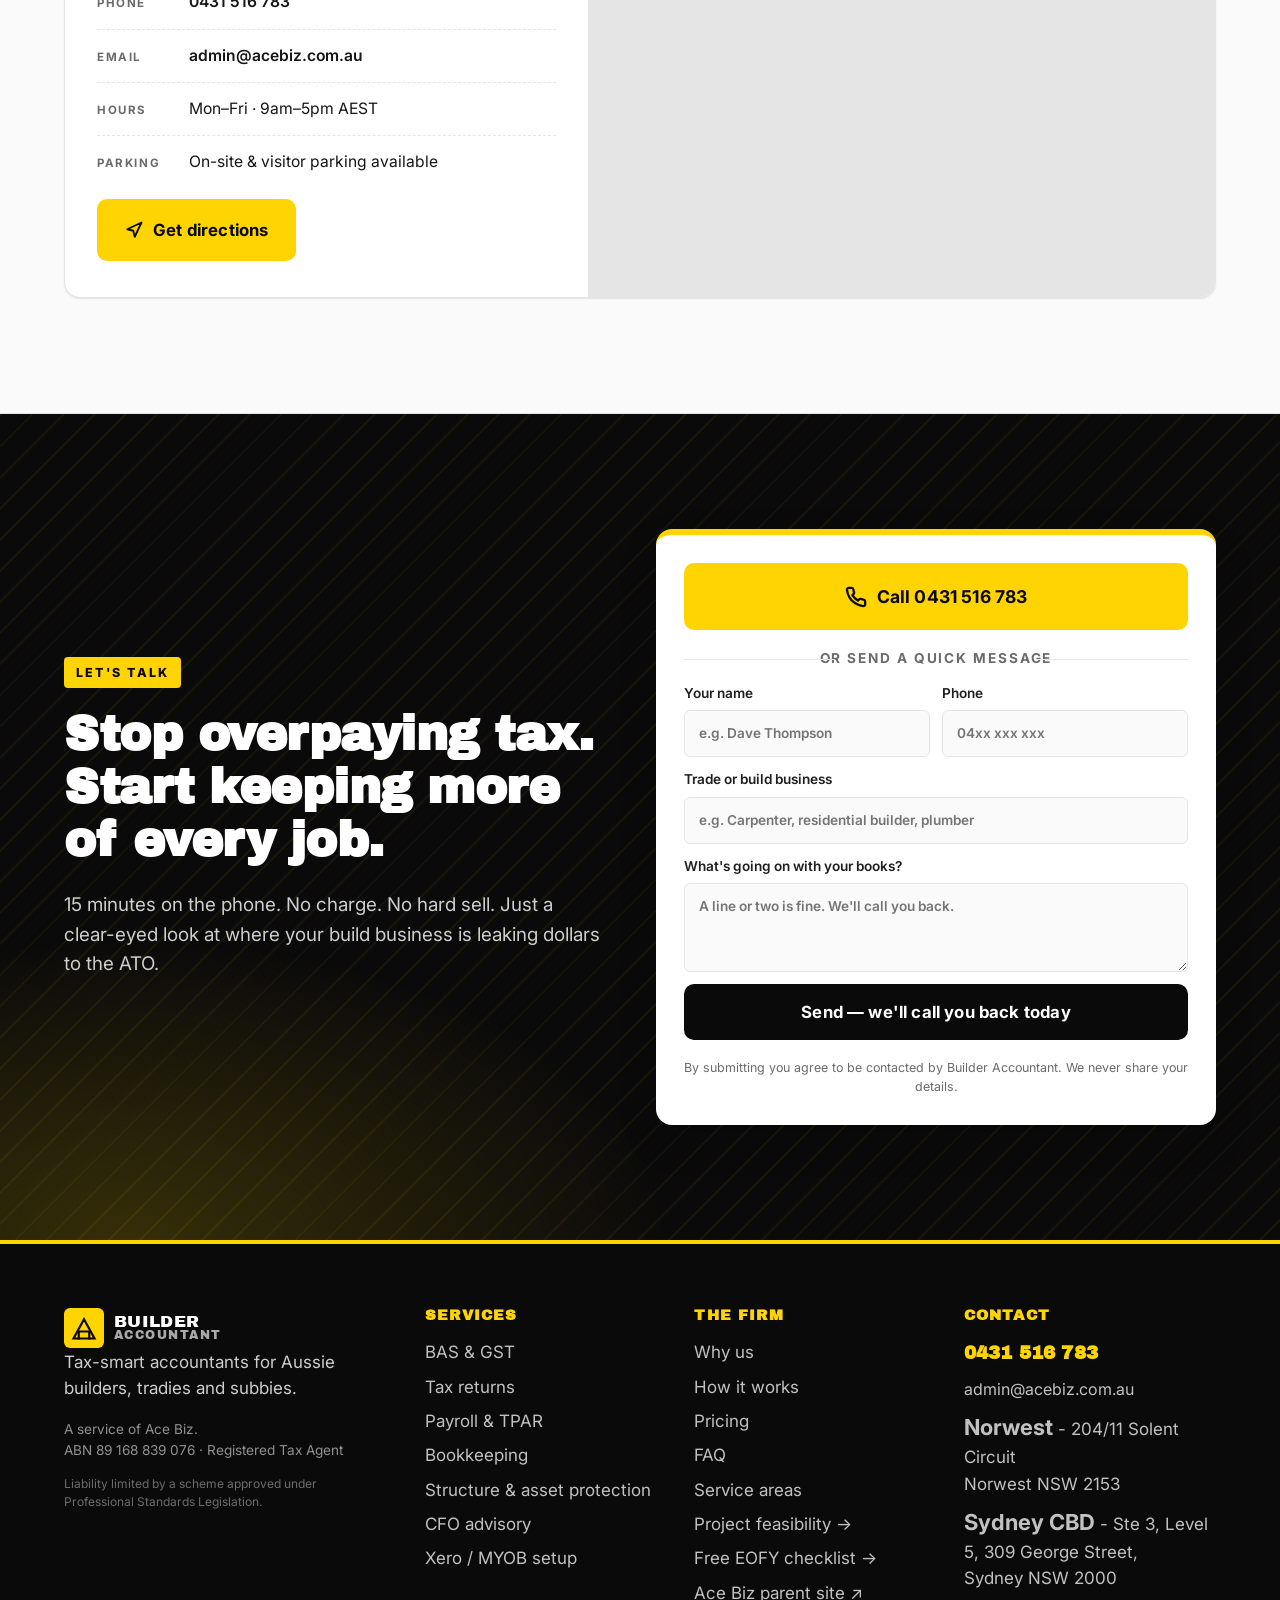
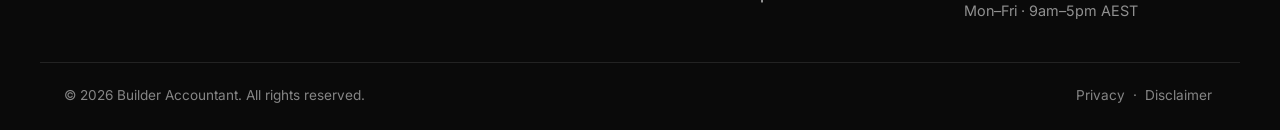
==== commit 72c57387: "Addresh Update" ====
--- a/index.html
+++ b/index.html
@@ -1,967 +1,1754 @@
 <!doctype html>
 <html lang="en-AU">
-<head>
-<meta charset="utf-8">
-<meta name="viewport" content="width=device-width,initial-scale=1">
-<title>Builder Accountant | Tax-Smart Accountants for Aussie Builders & Tradies</title>
-<meta name="description" content="Accountants for builders &amp; tradies across the Hills District, Central Coast &amp; NSW. BAS, TPAR, payroll, per-job profit, WIP, HWI, project feasibility. Fixed plans from $200/week. Call 0431 516 783.">
-<meta name="theme-color" content="#0A0A0A">
-<meta property="og:title" content="Builder Accountant — Keep more of every job's profit.">
-<meta property="og:description" content="The accountants Aussie builders trust to slash tax, sort BAS and TPAR, and keep the ATO happy.">
-<meta property="og:type" content="website">
-<meta property="og:url" content="https://builderaccounting.com.au">
-<link rel="preconnect" href="https://fonts.googleapis.com">
-<link rel="preconnect" href="https://fonts.gstatic.com" crossorigin>
-<link href="https://fonts.googleapis.com/css2?family=Archivo+Black&family=Inter:wght@400;500;600;700;800&display=swap" rel="stylesheet">
-<link rel="stylesheet" href="styles.css">
-
-<!-- Schema.org structured data: LocalBusiness + AccountingService -->
-<script type="application/ld+json">
-{
-  "@context": "https://schema.org",
-  "@graph": [
-    {
-      "@type": ["AccountingService", "LocalBusiness", "ProfessionalService"],
-      "@id": "https://builderaccounting.com.au/#business",
-      "name": "Builder Accountant",
-      "alternateName": "Builder Accountant — A service of Ace Biz",
-      "url": "https://builderaccounting.com.au",
-      "image": "https://builderaccounting.com.au/og-image.png",
-      "logo": "https://builderaccounting.com.au/logo.png",
-      "telephone": "+61-431-516-783",
-      "email": "admin@acebiz.com.au",
-      "priceRange": "$$",
-      "currenciesAccepted": "AUD",
-      "paymentAccepted": "Cash, EFT, Credit Card, Direct Debit",
-      "slogan": "Keep more of every job's profit.",
-      "description": "Specialist accountants for Australian builders and tradies. BAS, TPAR, payroll, per-job profit, WIP, Home Warranty Insurance, project feasibility and tax planning. Fixed-fee plans from $200 a week.",
-      "parentOrganization": {
-        "@type": "AccountingService",
-        "name": "Ace Biz",
-        "url": "https://acebiz.com.au"
-      },
-      "address": {
-        "@type": "PostalAddress",
-        "streetAddress": "Suite 204, 11 Solent Circuit",
-        "addressLocality": "Norwest",
-        "addressRegion": "NSW",
-        "postalCode": "2153",
-        "addressCountry": "AU"
-      },
-      "geo": {
-        "@type": "GeoCoordinates",
-        "latitude": -33.7333,
-        "longitude": 150.9667
-      },
-      "openingHoursSpecification": {
-        "@type": "OpeningHoursSpecification",
-        "dayOfWeek": ["Monday", "Tuesday", "Wednesday", "Thursday", "Friday"],
-        "opens": "09:00",
-        "closes": "17:00"
-      },
-      "aggregateRating": {
-        "@type": "AggregateRating",
-        "ratingValue": "4.8",
-        "bestRating": "5",
-        "ratingCount": "30"
-      },
-      "areaServed": [
-        { "@type": "AdministrativeArea", "name": "The Hills District, NSW" },
-        { "@type": "AdministrativeArea", "name": "Central Coast, NSW" },
-        { "@type": "AdministrativeArea", "name": "Western Sydney, NSW" },
-        { "@type": "City", "name": "Norwest" },
-        { "@type": "City", "name": "Castle Hill" },
-        { "@type": "City", "name": "Baulkham Hills" },
-        { "@type": "City", "name": "Bella Vista" },
-        { "@type": "City", "name": "Kellyville" },
-        { "@type": "City", "name": "Rouse Hill" },
-        { "@type": "City", "name": "Gosford" },
-        { "@type": "City", "name": "Erina" },
-        { "@type": "City", "name": "Wyong" },
-        { "@type": "City", "name": "Terrigal" },
-        { "@type": "State", "name": "New South Wales" }
-      ],
-      "knowsAbout": [
-        "BAS Lodgement", "GST", "TPAR", "Single Touch Payroll",
-        "Job Costing", "Work-in-Progress Accounting", "Home Warranty Insurance",
-        "Project Feasibility Analysis", "Construction Tax", "Fuel Tax Credits",
-        "Division 7A", "Trust Distributions", "Xero", "MYOB"
-      ],
-      "hasOfferCatalog": {
-        "@type": "OfferCatalog",
-        "name": "Accounting Services for Builders",
-        "itemListElement": [
-          { "@type": "Offer", "itemOffered": { "@type": "Service", "name": "BAS & GST Lodgement" } },
-          { "@type": "Offer", "itemOffered": { "@type": "Service", "name": "Tax Returns" } },
-          { "@type": "Offer", "itemOffered": { "@type": "Service", "name": "Payroll Processing (STP)" } },
-          { "@type": "Offer", "itemOffered": { "@type": "Service", "name": "TPAR — Taxable Payments Annual Report" } },
-          { "@type": "Offer", "itemOffered": { "@type": "Service", "name": "Bookkeeping" } },
-          { "@type": "Offer", "itemOffered": { "@type": "Service", "name": "Per-Job Profit Reporting" } },
-          { "@type": "Offer", "itemOffered": { "@type": "Service", "name": "WIP & Year-End Close" } },
-          { "@type": "Offer", "itemOffered": { "@type": "Service", "name": "Home Warranty Insurance Support" } },
-          { "@type": "Offer", "itemOffered": { "@type": "Service", "name": "Project Feasibility & Development Modelling" } },
-          { "@type": "Offer", "itemOffered": { "@type": "Service", "name": "Business Structure & Asset Protection" } },
-          { "@type": "Offer", "itemOffered": { "@type": "Service", "name": "Cash Flow & CFO Advisory" } },
-          { "@type": "Offer", "itemOffered": { "@type": "Service", "name": "Xero & MYOB Setup" } }
+  <head>
+    <meta charset="utf-8" />
+    <meta name="viewport" content="width=device-width,initial-scale=1" />
+    <title>
+      Builder Accountant | Tax-Smart Accountants for Aussie Builders & Tradies
+    </title>
+    <meta
+      name="description"
+      content="Accountants for builders &amp; tradies across the Hills District, Central Coast &amp; NSW. BAS, TPAR, payroll, per-job profit, WIP, HWI, project feasibility. Fixed plans from $200/week. Call 0431 516 783."
+    />
+    <meta name="theme-color" content="#0A0A0A" />
+    <meta
+      property="og:title"
+      content="Builder Accountant — Keep more of every job's profit."
+    />
+    <meta
+      property="og:description"
+      content="The accountants Aussie builders trust to slash tax, sort BAS and TPAR, and keep the ATO happy."
+    />
+    <meta property="og:type" content="website" />
+    <meta property="og:url" content="https://builderaccounting.com.au" />
+    <link rel="preconnect" href="https://fonts.googleapis.com" />
+    <link rel="preconnect" href="https://fonts.gstatic.com" crossorigin />
+    <link
+      href="https://fonts.googleapis.com/css2?family=Archivo+Black&family=Inter:wght@400;500;600;700;800&display=swap"
+      rel="stylesheet"
+    />
+    <link rel="stylesheet" href="styles.css" />
+
+    <!-- Schema.org structured data: LocalBusiness + AccountingService -->
+    <script type="application/ld+json">
+      {
+        "@context": "https://schema.org",
+        "@graph": [
+          {
+            "@type": [
+              "AccountingService",
+              "LocalBusiness",
+              "ProfessionalService"
+            ],
+            "@id": "https://builderaccounting.com.au/#business",
+            "name": "Builder Accountant",
+            "alternateName": "Builder Accountant — A service of Ace Biz",
+            "url": "https://builderaccounting.com.au",
+            "image": "https://builderaccounting.com.au/og-image.png",
+            "logo": "https://builderaccounting.com.au/logo.png",
+            "telephone": "+61-431-516-783",
+            "email": "admin@acebiz.com.au",
+            "priceRange": "$$",
+            "currenciesAccepted": "AUD",
+            "paymentAccepted": "Cash, EFT, Credit Card, Direct Debit",
+            "slogan": "Keep more of every job's profit.",
+            "description": "Specialist accountants for Australian builders and tradies. BAS, TPAR, payroll, per-job profit, WIP, Home Warranty Insurance, project feasibility and tax planning. Fixed-fee plans from $200 a week.",
+            "parentOrganization": {
+              "@type": "AccountingService",
+              "name": "Ace Biz",
+              "url": "https://acebiz.com.au"
+            },
+            "address": {
+              "@type": "PostalAddress",
+              "streetAddress": "Suite 204, 11 Solent Circuit",
+              "addressLocality": "Norwest",
+              "addressRegion": "NSW",
+              "postalCode": "2153",
+              "addressCountry": "AU"
+            },
+            "geo": {
+              "@type": "GeoCoordinates",
+              "latitude": -33.7333,
+              "longitude": 150.9667
+            },
+            "openingHoursSpecification": {
+              "@type": "OpeningHoursSpecification",
+              "dayOfWeek": [
+                "Monday",
+                "Tuesday",
+                "Wednesday",
+                "Thursday",
+                "Friday"
+              ],
+              "opens": "09:00",
+              "closes": "17:00"
+            },
+            "aggregateRating": {
+              "@type": "AggregateRating",
+              "ratingValue": "4.8",
+              "bestRating": "5",
+              "ratingCount": "30"
+            },
+            "areaServed": [
+              {
+                "@type": "AdministrativeArea",
+                "name": "The Hills District, NSW"
+              },
+              { "@type": "AdministrativeArea", "name": "Central Coast, NSW" },
+              { "@type": "AdministrativeArea", "name": "Western Sydney, NSW" },
+              { "@type": "City", "name": "Norwest" },
+              { "@type": "City", "name": "Castle Hill" },
+              { "@type": "City", "name": "Baulkham Hills" },
+              { "@type": "City", "name": "Bella Vista" },
+              { "@type": "City", "name": "Kellyville" },
+              { "@type": "City", "name": "Rouse Hill" },
+              { "@type": "City", "name": "Gosford" },
+              { "@type": "City", "name": "Erina" },
+              { "@type": "City", "name": "Wyong" },
+              { "@type": "City", "name": "Terrigal" },
+              { "@type": "State", "name": "New South Wales" }
+            ],
+            "knowsAbout": [
+              "BAS Lodgement",
+              "GST",
+              "TPAR",
+              "Single Touch Payroll",
+              "Job Costing",
+              "Work-in-Progress Accounting",
+              "Home Warranty Insurance",
+              "Project Feasibility Analysis",
+              "Construction Tax",
+              "Fuel Tax Credits",
+              "Division 7A",
+              "Trust Distributions",
+              "Xero",
+              "MYOB"
+            ],
+            "hasOfferCatalog": {
+              "@type": "OfferCatalog",
+              "name": "Accounting Services for Builders",
+              "itemListElement": [
+                {
+                  "@type": "Offer",
+                  "itemOffered": {
+                    "@type": "Service",
+                    "name": "BAS & GST Lodgement"
+                  }
+                },
+                {
+                  "@type": "Offer",
+                  "itemOffered": { "@type": "Service", "name": "Tax Returns" }
+                },
+                {
+                  "@type": "Offer",
+                  "itemOffered": {
+                    "@type": "Service",
+                    "name": "Payroll Processing (STP)"
+                  }
+                },
+                {
+                  "@type": "Offer",
+                  "itemOffered": {
+                    "@type": "Service",
+                    "name": "TPAR — Taxable Payments Annual Report"
+                  }
+                },
+                {
+                  "@type": "Offer",
+                  "itemOffered": { "@type": "Service", "name": "Bookkeeping" }
+                },
+                {
+                  "@type": "Offer",
+                  "itemOffered": {
+                    "@type": "Service",
+                    "name": "Per-Job Profit Reporting"
+                  }
+                },
+                {
+                  "@type": "Offer",
+                  "itemOffered": {
+                    "@type": "Service",
+                    "name": "WIP & Year-End Close"
+                  }
+                },
+                {
+                  "@type": "Offer",
+                  "itemOffered": {
+                    "@type": "Service",
+                    "name": "Home Warranty Insurance Support"
+                  }
+                },
+                {
+                  "@type": "Offer",
+                  "itemOffered": {
+                    "@type": "Service",
+                    "name": "Project Feasibility & Development Modelling"
+                  }
+                },
+                {
+                  "@type": "Offer",
+                  "itemOffered": {
+                    "@type": "Service",
+                    "name": "Business Structure & Asset Protection"
+                  }
+                },
+                {
+                  "@type": "Offer",
+                  "itemOffered": {
+                    "@type": "Service",
+                    "name": "Cash Flow & CFO Advisory"
+                  }
+                },
+                {
+                  "@type": "Offer",
+                  "itemOffered": {
+                    "@type": "Service",
+                    "name": "Xero & MYOB Setup"
+                  }
+                }
+              ]
+            },
+            "offers": {
+              "@type": "Offer",
+              "priceCurrency": "AUD",
+              "price": "200",
+              "priceSpecification": {
+                "@type": "UnitPriceSpecification",
+                "price": "200",
+                "priceCurrency": "AUD",
+                "unitText": "WEEK",
+                "referenceQuantity": {
+                  "@type": "QuantitativeValue",
+                  "value": "1",
+                  "unitText": "WEEK"
+                }
+              },
+              "description": "Fixed-fee weekly accounting plan for builders, starting from $200 per week."
+            },
+            "sameAs": ["https://acebiz.com.au"]
+          },
+          {
+            "@type": "WebSite",
+            "@id": "https://builderaccounting.com.au/#website",
+            "url": "https://builderaccounting.com.au",
+            "name": "Builder Accountant",
+            "publisher": {
+              "@id": "https://builderaccounting.com.au/#business"
+            },
+            "inLanguage": "en-AU"
+          },
+          {
+            "@type": "FAQPage",
+            "@id": "https://builderaccounting.com.au/#faq",
+            "mainEntity": [
+              {
+                "@type": "Question",
+                "name": "Do I really need a specialist accountant for my building business?",
+                "acceptedAnswer": {
+                  "@type": "Answer",
+                  "text": "If you want to keep more profit, yes. Builders deal with progress payments, retentions, subcontractors, TPAR, GST timing on long jobs and high site risk — none of which a generalist sees every day. A specialist saves you tax and saves you hassle."
+                }
+              },
+              {
+                "@type": "Question",
+                "name": "What's TPAR and do I have to lodge it?",
+                "acceptedAnswer": {
+                  "@type": "Answer",
+                  "text": "The Taxable Payments Annual Report is mandatory for businesses in the building and construction industry that pay contractors. It's due 28 August each year and reports every dollar paid to subcontractors. We handle it for you as part of our standard service."
+                }
+              },
+              {
+                "@type": "Question",
+                "name": "Can you help with Home Warranty Insurance eligibility?",
+                "acceptedAnswer": {
+                  "@type": "Answer",
+                  "text": "Yes. We prepare the financial statements, working-capital and net-asset positions that iCare HBCF (NSW) and equivalent insurers in QLD, VIC, WA and SA require for builder eligibility and turnover limits."
+                }
+              },
+              {
+                "@type": "Question",
+                "name": "What's closing WIP and why does it matter at year-end?",
+                "acceptedAnswer": {
+                  "@type": "Answer",
+                  "text": "Work-in-Progress is the value of jobs that are part-finished at 30 June. Getting it wrong distorts your taxable income. We calculate it using stage-of-completion or cost-to-cost methods so your year-end position reflects reality."
+                }
+              },
+              {
+                "@type": "Question",
+                "name": "How much will it cost?",
+                "acceptedAnswer": {
+                  "@type": "Answer",
+                  "text": "Fixed weekly fee, agreed up front in writing. Plans start from $200 a week and most builders settle between $200 and $600 per week depending on structure, turnover, subbies and book cleanliness."
+                }
+              },
+              {
+                "@type": "Question",
+                "name": "Where are you based and where do you service?",
+                "acceptedAnswer": {
+                  "@type": "Answer",
+                  "text": "Office is in Norwest NSW 2153 in the Hills District. We service builders heavily across the Hills, Western Sydney and the Central Coast, and work cloud-native with builders across NSW, QLD, VIC, WA and SA."
+                }
+              }
+            ]
+          }
         ]
-      },
-      "offers": {
-        "@type": "Offer",
-        "priceCurrency": "AUD",
-        "price": "200",
-        "priceSpecification": {
-          "@type": "UnitPriceSpecification",
-          "price": "200",
-          "priceCurrency": "AUD",
-          "unitText": "WEEK",
-          "referenceQuantity": { "@type": "QuantitativeValue", "value": "1", "unitText": "WEEK" }
-        },
-        "description": "Fixed-fee weekly accounting plan for builders, starting from $200 per week."
-      },
-      "sameAs": [
-        "https://acebiz.com.au"
-      ]
-    },
-    {
-      "@type": "WebSite",
-      "@id": "https://builderaccounting.com.au/#website",
-      "url": "https://builderaccounting.com.au",
-      "name": "Builder Accountant",
-      "publisher": { "@id": "https://builderaccounting.com.au/#business" },
-      "inLanguage": "en-AU"
-    },
-    {
-      "@type": "FAQPage",
-      "@id": "https://builderaccounting.com.au/#faq",
-      "mainEntity": [
-        {
-          "@type": "Question",
-          "name": "Do I really need a specialist accountant for my building business?",
-          "acceptedAnswer": { "@type": "Answer", "text": "If you want to keep more profit, yes. Builders deal with progress payments, retentions, subcontractors, TPAR, GST timing on long jobs and high site risk — none of which a generalist sees every day. A specialist saves you tax and saves you hassle." }
-        },
-        {
-          "@type": "Question",
-          "name": "What's TPAR and do I have to lodge it?",
-          "acceptedAnswer": { "@type": "Answer", "text": "The Taxable Payments Annual Report is mandatory for businesses in the building and construction industry that pay contractors. It's due 28 August each year and reports every dollar paid to subcontractors. We handle it for you as part of our standard service." }
-        },
-        {
-          "@type": "Question",
-          "name": "Can you help with Home Warranty Insurance eligibility?",
-          "acceptedAnswer": { "@type": "Answer", "text": "Yes. We prepare the financial statements, working-capital and net-asset positions that iCare HBCF (NSW) and equivalent insurers in QLD, VIC, WA and SA require for builder eligibility and turnover limits." }
-        },
-        {
-          "@type": "Question",
-          "name": "What's closing WIP and why does it matter at year-end?",
-          "acceptedAnswer": { "@type": "Answer", "text": "Work-in-Progress is the value of jobs that are part-finished at 30 June. Getting it wrong distorts your taxable income. We calculate it using stage-of-completion or cost-to-cost methods so your year-end position reflects reality." }
-        },
-        {
-          "@type": "Question",
-          "name": "How much will it cost?",
-          "acceptedAnswer": { "@type": "Answer", "text": "Fixed weekly fee, agreed up front in writing. Plans start from $200 a week and most builders settle between $200 and $600 per week depending on structure, turnover, subbies and book cleanliness." }
-        },
-        {
-          "@type": "Question",
-          "name": "Where are you based and where do you service?",
-          "acceptedAnswer": { "@type": "Answer", "text": "Office is in Norwest NSW 2153 in the Hills District. We service builders heavily across the Hills, Western Sydney and the Central Coast, and work cloud-native with builders across NSW, QLD, VIC, WA and SA." }
-        }
-      ]
-    }
-  ]
-}
-</script>
-</head>
-<body>
-
-<!-- Skip link -->
-<a class="skip" href="#main">Skip to content</a>
-
-<!-- Header -->
-<header class="hdr" id="hdr">
-  <div class="wrap hdr-row">
-    <a href="#" class="logo" aria-label="Builder Accountant home">
-      <span class="logo-mark" aria-hidden="true">
-        <svg viewBox="0 0 32 32" width="32" height="32" fill="none" stroke="currentColor" stroke-width="2.5" stroke-linecap="square" stroke-linejoin="miter">
-          <path d="M4 28 L16 6 L28 28 Z"/>
-          <path d="M10 28 L10 20 L22 20 L22 28"/>
-        </svg>
-      </span>
-      <span class="logo-text">BUILDER<span class="logo-text-2">ACCOUNTANT</span></span>
-    </a>
-    <nav class="nav" aria-label="Primary">
-      <a href="#services">Services</a>
-      <a href="#why">Why us</a>
-      <a href="#process">How it works</a>
-      <a href="#pricing">Pricing</a>
-      <a href="#faq">FAQ</a>
-    </nav>
-    <a class="btn btn-call hdr-cta" href="tel:+61431516783">
-      <svg viewBox="0 0 24 24" width="18" height="18" fill="none" stroke="currentColor" stroke-width="2.5" stroke-linecap="round" stroke-linejoin="round" aria-hidden="true">
-        <path d="M22 16.92v3a2 2 0 0 1-2.18 2 19.79 19.79 0 0 1-8.63-3.07 19.5 19.5 0 0 1-6-6 19.79 19.79 0 0 1-3.07-8.67A2 2 0 0 1 4.11 2h3a2 2 0 0 1 2 1.72c.13.96.37 1.9.72 2.81a2 2 0 0 1-.45 2.11L8.09 9.91a16 16 0 0 0 6 6l1.27-1.27a2 2 0 0 1 2.11-.45c.91.35 1.85.59 2.81.72A2 2 0 0 1 22 16.92z"/>
-      </svg>
-      <span><strong>0431 516 783</strong></span>
-    </a>
-  </div>
-</header>
-
-<main id="main">
-
-<!-- Hero -->
-<section class="hero">
-  <div class="wrap hero-grid">
-    <div class="hero-copy">
-      <div class="eyebrow">ACCOUNTANTS FOR BUILDERS &amp; TRADIES</div>
-      <h1>Keep more of <span class="hl">every job's</span> profit.</h1>
-      <p class="lead">We're the accountants Aussie builders trust to slash tax, sort BAS and TPAR, and keep the ATO happy — so you stay focused on the build.</p>
-      <div class="cta-row">
-        <a class="btn btn-primary btn-xl" href="tel:+61431516783">
-          <svg viewBox="0 0 24 24" width="22" height="22" fill="none" stroke="currentColor" stroke-width="2.5" stroke-linecap="round" stroke-linejoin="round" aria-hidden="true">
-            <path d="M22 16.92v3a2 2 0 0 1-2.18 2 19.79 19.79 0 0 1-8.63-3.07 19.5 19.5 0 0 1-6-6 19.79 19.79 0 0 1-3.07-8.67A2 2 0 0 1 4.11 2h3a2 2 0 0 1 2 1.72c.13.96.37 1.9.72 2.81a2 2 0 0 1-.45 2.11L8.09 9.91a16 16 0 0 0 6 6l1.27-1.27a2 2 0 0 1 2.11-.45c.91.35 1.85.59 2.81.72A2 2 0 0 1 22 16.92z"/>
+      }
+    </script>
+  </head>
+  <body>
+    <!-- Skip link -->
+    <a class="skip" href="#main">Skip to content</a>
+
+    <!-- Header -->
+    <header class="hdr" id="hdr">
+      <div class="wrap hdr-row">
+        <a href="#" class="logo" aria-label="Builder Accountant home">
+          <span class="logo-mark" aria-hidden="true">
+            <svg
+              viewBox="0 0 32 32"
+              width="32"
+              height="32"
+              fill="none"
+              stroke="currentColor"
+              stroke-width="2.5"
+              stroke-linecap="square"
+              stroke-linejoin="miter"
+            >
+              <path d="M4 28 L16 6 L28 28 Z" />
+              <path d="M10 28 L10 20 L22 20 L22 28" />
+            </svg>
+          </span>
+          <span class="logo-text"
+            >BUILDER<span class="logo-text-2">ACCOUNTANT</span></span
+          >
+        </a>
+        <nav class="nav" aria-label="Primary">
+          <a href="#services">Services</a>
+          <a href="#why">Why us</a>
+          <a href="#process">How it works</a>
+          <a href="#pricing">Pricing</a>
+          <a href="#faq">FAQ</a>
+        </nav>
+        <a class="btn btn-call hdr-cta" href="tel:+61431516783">
+          <svg
+            viewBox="0 0 24 24"
+            width="18"
+            height="18"
+            fill="none"
+            stroke="currentColor"
+            stroke-width="2.5"
+            stroke-linecap="round"
+            stroke-linejoin="round"
+            aria-hidden="true"
+          >
+            <path
+              d="M22 16.92v3a2 2 0 0 1-2.18 2 19.79 19.79 0 0 1-8.63-3.07 19.5 19.5 0 0 1-6-6 19.79 19.79 0 0 1-3.07-8.67A2 2 0 0 1 4.11 2h3a2 2 0 0 1 2 1.72c.13.96.37 1.9.72 2.81a2 2 0 0 1-.45 2.11L8.09 9.91a16 16 0 0 0 6 6l1.27-1.27a2 2 0 0 1 2.11-.45c.91.35 1.85.59 2.81.72A2 2 0 0 1 22 16.92z"
+            />
           </svg>
-          <span>Call 0431 516 783</span>
+          <span><strong>0431 516 783</strong></span>
         </a>
-        <a class="btn btn-ghost btn-xl" href="#services">See what we do →</a>
       </div>
-      <div class="hero-trust">
-        <div class="stars" aria-label="4.8 out of 5 stars on Google">
-          <span aria-hidden="true">★★★★★</span>
+    </header>
+
+    <main id="main">
+      <!-- Hero -->
+      <section class="hero">
+        <div class="wrap hero-grid">
+          <div class="hero-copy">
+            <div class="eyebrow">ACCOUNTANTS FOR BUILDERS &amp; TRADIES</div>
+            <h1>Keep more of <span class="hl">every job's</span> profit.</h1>
+            <p class="lead">
+              We're the accountants Aussie builders trust to slash tax, sort BAS
+              and TPAR, and keep the ATO happy — so you stay focused on the
+              build.
+            </p>
+            <div class="cta-row">
+              <a class="btn btn-primary btn-xl" href="tel:+61431516783">
+                <svg
+                  viewBox="0 0 24 24"
+                  width="22"
+                  height="22"
+                  fill="none"
+                  stroke="currentColor"
+                  stroke-width="2.5"
+                  stroke-linecap="round"
+                  stroke-linejoin="round"
+                  aria-hidden="true"
+                >
+                  <path
+                    d="M22 16.92v3a2 2 0 0 1-2.18 2 19.79 19.79 0 0 1-8.63-3.07 19.5 19.5 0 0 1-6-6 19.79 19.79 0 0 1-3.07-8.67A2 2 0 0 1 4.11 2h3a2 2 0 0 1 2 1.72c.13.96.37 1.9.72 2.81a2 2 0 0 1-.45 2.11L8.09 9.91a16 16 0 0 0 6 6l1.27-1.27a2 2 0 0 1 2.11-.45c.91.35 1.85.59 2.81.72A2 2 0 0 1 22 16.92z"
+                  />
+                </svg>
+                <span>Call 0431 516 783</span>
+              </a>
+              <a class="btn btn-ghost btn-xl" href="#services"
+                >See what we do →</a
+              >
+            </div>
+            <div class="hero-trust">
+              <div class="stars" aria-label="4.8 out of 5 stars on Google">
+                <span aria-hidden="true">★★★★★</span>
+              </div>
+              <span><strong>4.8</strong> Google rating</span>
+              <span class="dot" aria-hidden="true">·</span>
+              <span><strong>10+ yrs</strong> serving Aussie business</span>
+              <span class="dot" aria-hidden="true">·</span>
+              <span>Registered Tax Agent</span>
+            </div>
+          </div>
+
+          <aside class="hero-card" aria-label="Quick contact">
+            <div class="hero-card-head">
+              <div class="pulse" aria-hidden="true"></div>
+              <span>Free 15-min chat</span>
+            </div>
+            <h2 class="hero-card-title">Find out what you're overpaying.</h2>
+            <p class="hero-card-sub">
+              No charge. No commitment. Just a clear-eyed look at where your
+              build business is leaking tax.
+            </p>
+            <a class="btn btn-primary btn-block" href="tel:+61431516783"
+              >Call now — 0431 516 783</a
+            >
+            <p class="hero-card-fineprint">
+              Mon–Fri, 9am–5pm AEST. Outside hours? We'll call you back next
+              business morning.
+            </p>
+          </aside>
         </div>
-        <span><strong>4.8</strong> Google rating</span>
-        <span class="dot" aria-hidden="true">·</span>
-        <span><strong>10+ yrs</strong> serving Aussie business</span>
-        <span class="dot" aria-hidden="true">·</span>
-        <span>Registered Tax Agent</span>
-      </div>
-    </div>
-
-    <aside class="hero-card" aria-label="Quick contact">
-      <div class="hero-card-head">
-        <div class="pulse" aria-hidden="true"></div>
-        <span>Free 15-min chat</span>
-      </div>
-      <h2 class="hero-card-title">Find out what you're overpaying.</h2>
-      <p class="hero-card-sub">No charge. No commitment. Just a clear-eyed look at where your build business is leaking tax.</p>
-      <a class="btn btn-primary btn-block" href="tel:+61431516783">Call now — 0431 516 783</a>
-      <p class="hero-card-fineprint">Mon–Fri, 9am–5pm AEST. Outside hours? We'll call you back next business morning.</p>
-    </aside>
-  </div>
-</section>
-
-<!-- Trust strip -->
-<section class="trust">
-  <div class="wrap trust-row">
-    <div class="trust-item">
-      <div class="trust-num">4.8★</div>
-      <div class="trust-lbl">Google rated</div>
-    </div>
-    <div class="trust-sep" aria-hidden="true"></div>
-    <div class="trust-item">
-      <div class="trust-num">10+ yrs</div>
-      <div class="trust-lbl">Sydney based</div>
-    </div>
-    <div class="trust-sep" aria-hidden="true"></div>
-    <div class="trust-item">
-      <div class="trust-num">Xero · MYOB · QBO</div>
-      <div class="trust-lbl">Certified partners</div>
-    </div>
-    <div class="trust-sep" aria-hidden="true"></div>
-    <div class="trust-item">
-      <div class="trust-num">TPB Registered</div>
-      <div class="trust-lbl">Tax Agent</div>
-    </div>
-  </div>
-</section>
-
-<!-- Pain section -->
-<section class="pain" id="pain">
-  <div class="wrap">
-    <div class="section-head">
-      <div class="eyebrow eyebrow-dark">SOUND FAMILIAR?</div>
-      <h2>Generic accountants don't get the building game.</h2>
-    </div>
-    <div class="pain-grid">
-      <div class="pain-card">
-        <div class="pain-num">01</div>
-        <h3>They don't understand progress payments.</h3>
-        <p>Retentions, variations, deposits, claim 5 of 7 — your accountant treats it like one big lump. You eat the GST timing pain.</p>
-      </div>
-      <div class="pain-card">
-        <div class="pain-num">02</div>
-        <h3>BAS sneaks up. TPAR is a mystery.</h3>
-        <p>Every quarter the ATO wants money. Once a year subbies need reporting. You're chasing receipts at 11pm the night before.</p>
-      </div>
-      <div class="pain-card">
-        <div class="pain-num">03</div>
-        <h3>You're paying tax like a wage earner.</h3>
-        <p>No structure. No depreciation strategy. No idea what your real margin per job is. The builder down the road turns over half what you do and takes home more.</p>
-      </div>
-    </div>
-    <div class="pain-cta">
-      <p class="pain-cta-text"><strong>We fix all three.</strong> Have a yarn with us — no charge.</p>
-      <a class="btn btn-primary btn-lg" href="tel:+61431516783">Call 0431 516 783</a>
-    </div>
-  </div>
-</section>
-
-<!-- Services -->
-<section class="services" id="services">
-  <div class="wrap">
-    <div class="section-head section-head-light">
-      <div class="eyebrow">WHAT WE DO</div>
-      <h2>Everything your build business needs. One firm. Fixed fees.</h2>
-      <p class="section-sub">From BAS to TPAR, job-by-job profit reports to Home Warranty Insurance support — built around the way builders actually work.</p>
-    </div>
-
-    <div class="services-grid">
-      <article class="svc">
-        <div class="svc-icon" aria-hidden="true">
-          <svg viewBox="0 0 24 24" fill="none" stroke="currentColor" stroke-width="2" stroke-linecap="round" stroke-linejoin="round"><rect x="3" y="4" width="18" height="16" rx="2"/><path d="M3 10h18M8 4v4M16 4v4"/></svg>
+      </section>
+
+      <!-- Trust strip -->
+      <section class="trust">
+        <div class="wrap trust-row">
+          <div class="trust-item">
+            <div class="trust-num">4.8★</div>
+            <div class="trust-lbl">Google rated</div>
+          </div>
+          <div class="trust-sep" aria-hidden="true"></div>
+          <div class="trust-item">
+            <div class="trust-num">10+ yrs</div>
+            <div class="trust-lbl">Sydney based</div>
+          </div>
+          <div class="trust-sep" aria-hidden="true"></div>
+          <div class="trust-item">
+            <div class="trust-num">Xero · MYOB · QBO</div>
+            <div class="trust-lbl">Certified partners</div>
+          </div>
+          <div class="trust-sep" aria-hidden="true"></div>
+          <div class="trust-item">
+            <div class="trust-num">TPB Registered</div>
+            <div class="trust-lbl">Tax Agent</div>
+          </div>
         </div>
-        <h3>BAS &amp; GST Lodgement</h3>
-        <p>Quarterly BAS lodged on time, every time. We handle progress-payment GST timing so cash flow doesn't kill you.</p>
-      </article>
-      <article class="svc">
-        <div class="svc-icon" aria-hidden="true">
-          <svg viewBox="0 0 24 24" fill="none" stroke="currentColor" stroke-width="2" stroke-linecap="round" stroke-linejoin="round"><path d="M14 3h7v7"/><path d="M21 3l-9 9"/><path d="M21 14v5a2 2 0 0 1-2 2H5a2 2 0 0 1-2-2V5a2 2 0 0 1 2-2h5"/></svg>
+      </section>
+
+      <!-- Pain section -->
+      <section class="pain" id="pain">
+        <div class="wrap">
+          <div class="section-head">
+            <div class="eyebrow eyebrow-dark">SOUND FAMILIAR?</div>
+            <h2>Generic accountants don't get the building game.</h2>
+          </div>
+          <div class="pain-grid">
+            <div class="pain-card">
+              <div class="pain-num">01</div>
+              <h3>They don't understand progress payments.</h3>
+              <p>
+                Retentions, variations, deposits, claim 5 of 7 — your accountant
+                treats it like one big lump. You eat the GST timing pain.
+              </p>
+            </div>
+            <div class="pain-card">
+              <div class="pain-num">02</div>
+              <h3>BAS sneaks up. TPAR is a mystery.</h3>
+              <p>
+                Every quarter the ATO wants money. Once a year subbies need
+                reporting. You're chasing receipts at 11pm the night before.
+              </p>
+            </div>
+            <div class="pain-card">
+              <div class="pain-num">03</div>
+              <h3>You're paying tax like a wage earner.</h3>
+              <p>
+                No structure. No depreciation strategy. No idea what your real
+                margin per job is. The builder down the road turns over half
+                what you do and takes home more.
+              </p>
+            </div>
+          </div>
+          <div class="pain-cta">
+            <p class="pain-cta-text">
+              <strong>We fix all three.</strong> Have a yarn with us — no
+              charge.
+            </p>
+            <a class="btn btn-primary btn-lg" href="tel:+61431516783"
+              >Call 0431 516 783</a
+            >
+          </div>
         </div>
-        <h3>Tax Returns</h3>
-        <p>Sole trader, Pty Ltd, trust, SMSF — every entity, every year. We chase down every legitimate deduction so you don't overpay.</p>
-      </article>
-      <article class="svc">
-        <div class="svc-icon" aria-hidden="true">
-          <svg viewBox="0 0 24 24" fill="none" stroke="currentColor" stroke-width="2" stroke-linecap="round" stroke-linejoin="round"><circle cx="9" cy="7" r="4"/><path d="M3 21v-2a4 4 0 0 1 4-4h4a4 4 0 0 1 4 4v2"/><path d="M16 3.13a4 4 0 0 1 0 7.75"/><path d="M22 21v-2a4 4 0 0 0-3-3.87"/></svg>
+      </section>
+
+      <!-- Services -->
+      <section class="services" id="services">
+        <div class="wrap">
+          <div class="section-head section-head-light">
+            <div class="eyebrow">WHAT WE DO</div>
+            <h2>Everything your build business needs. One firm. Fixed fees.</h2>
+            <p class="section-sub">
+              From BAS to TPAR, job-by-job profit reports to Home Warranty
+              Insurance support — built around the way builders actually work.
+            </p>
+          </div>
+
+          <div class="services-grid">
+            <article class="svc">
+              <div class="svc-icon" aria-hidden="true">
+                <svg
+                  viewBox="0 0 24 24"
+                  fill="none"
+                  stroke="currentColor"
+                  stroke-width="2"
+                  stroke-linecap="round"
+                  stroke-linejoin="round"
+                >
+                  <rect x="3" y="4" width="18" height="16" rx="2" />
+                  <path d="M3 10h18M8 4v4M16 4v4" />
+                </svg>
+              </div>
+              <h3>BAS &amp; GST Lodgement</h3>
+              <p>
+                Quarterly BAS lodged on time, every time. We handle
+                progress-payment GST timing so cash flow doesn't kill you.
+              </p>
+            </article>
+            <article class="svc">
+              <div class="svc-icon" aria-hidden="true">
+                <svg
+                  viewBox="0 0 24 24"
+                  fill="none"
+                  stroke="currentColor"
+                  stroke-width="2"
+                  stroke-linecap="round"
+                  stroke-linejoin="round"
+                >
+                  <path d="M14 3h7v7" />
+                  <path d="M21 3l-9 9" />
+                  <path
+                    d="M21 14v5a2 2 0 0 1-2 2H5a2 2 0 0 1-2-2V5a2 2 0 0 1 2-2h5"
+                  />
+                </svg>
+              </div>
+              <h3>Tax Returns</h3>
+              <p>
+                Sole trader, Pty Ltd, trust, SMSF — every entity, every year. We
+                chase down every legitimate deduction so you don't overpay.
+              </p>
+            </article>
+            <article class="svc">
+              <div class="svc-icon" aria-hidden="true">
+                <svg
+                  viewBox="0 0 24 24"
+                  fill="none"
+                  stroke="currentColor"
+                  stroke-width="2"
+                  stroke-linecap="round"
+                  stroke-linejoin="round"
+                >
+                  <circle cx="9" cy="7" r="4" />
+                  <path d="M3 21v-2a4 4 0 0 1 4-4h4a4 4 0 0 1 4 4v2" />
+                  <path d="M16 3.13a4 4 0 0 1 0 7.75" />
+                  <path d="M22 21v-2a4 4 0 0 0-3-3.87" />
+                </svg>
+              </div>
+              <h3>Payroll Processing (STP)</h3>
+              <p>
+                End-to-end payroll. We run pay runs, lodge STP with the ATO,
+                handle leave accruals, super and payslips. Your crew gets paid;
+                you stay out of trouble.
+              </p>
+            </article>
+            <article class="svc">
+              <div class="svc-icon" aria-hidden="true">
+                <svg
+                  viewBox="0 0 24 24"
+                  fill="none"
+                  stroke="currentColor"
+                  stroke-width="2"
+                  stroke-linecap="round"
+                  stroke-linejoin="round"
+                >
+                  <path d="M9 11l3 3L22 4" />
+                  <path
+                    d="M21 12v7a2 2 0 0 1-2 2H5a2 2 0 0 1-2-2V5a2 2 0 0 1 2-2h11"
+                  />
+                </svg>
+              </div>
+              <h3>TPAR — Subbie Reporting</h3>
+              <p>
+                Mandatory if you pay contractors in building &amp; construction.
+                We track every subbie payment through the year and lodge the
+                Taxable Payments Annual Report by 28 August.
+              </p>
+            </article>
+            <article class="svc">
+              <div class="svc-icon" aria-hidden="true">
+                <svg
+                  viewBox="0 0 24 24"
+                  fill="none"
+                  stroke="currentColor"
+                  stroke-width="2"
+                  stroke-linecap="round"
+                  stroke-linejoin="round"
+                >
+                  <path d="M3 3v18h18" />
+                  <path d="M7 14l4-4 4 4 5-5" />
+                </svg>
+              </div>
+              <h3>Bookkeeping (Cloud, Monthly)</h3>
+              <p>
+                Bank feeds reconciled, supplier bills coded, GST captured
+                cleanly. Builder-tailored chart of accounts so reports actually
+                mean something.
+              </p>
+            </article>
+            <article class="svc svc-hi">
+              <div class="svc-icon" aria-hidden="true">
+                <svg
+                  viewBox="0 0 24 24"
+                  fill="none"
+                  stroke="currentColor"
+                  stroke-width="2"
+                  stroke-linecap="round"
+                  stroke-linejoin="round"
+                >
+                  <path d="M3 17l6-6 4 4 8-8" />
+                  <path d="M14 7h7v7" />
+                </svg>
+              </div>
+              <h3>Per-Job Profit Reporting</h3>
+              <p>
+                Know your real margin on every project — labour, materials,
+                subbies, retentions, variations. Stop guessing which jobs are
+                making money and which are bleeding you.
+              </p>
+              <span class="svc-tag">Builder specialty</span>
+            </article>
+            <article class="svc svc-hi">
+              <div class="svc-icon" aria-hidden="true">
+                <svg
+                  viewBox="0 0 24 24"
+                  fill="none"
+                  stroke="currentColor"
+                  stroke-width="2"
+                  stroke-linecap="round"
+                  stroke-linejoin="round"
+                >
+                  <circle cx="12" cy="12" r="9" />
+                  <path d="M12 7v5l3 2" />
+                </svg>
+              </div>
+              <h3>WIP &amp; Year-End Close</h3>
+              <p>
+                Closing Work-in-Progress calculation, uncompleted contracts,
+                revenue recognition done properly. We square it all away at 30
+                June so your tax position reflects reality.
+              </p>
+              <span class="svc-tag">Builder specialty</span>
+            </article>
+            <article class="svc svc-hi">
+              <div class="svc-icon" aria-hidden="true">
+                <svg
+                  viewBox="0 0 24 24"
+                  fill="none"
+                  stroke="currentColor"
+                  stroke-width="2"
+                  stroke-linecap="round"
+                  stroke-linejoin="round"
+                >
+                  <path d="M12 22s-8-4-8-12V5l8-3 8 3v5c0 8-8 12-8 12z" />
+                  <path d="M9 12l2 2 4-4" />
+                </svg>
+              </div>
+              <h3>Home Warranty Insurance Support</h3>
+              <p>
+                Financial statements, eligibility submissions and renewals for
+                iCare HBCF (NSW) and equivalents. We prep the numbers brokers
+                and insurers want — first time, no back-and-forth.
+              </p>
+              <span class="svc-tag">Builder specialty</span>
+            </article>
+            <a
+              class="svc svc-hi svc-link"
+              href="services/project-feasibility/index.html"
+            >
+              <div class="svc-icon" aria-hidden="true">
+                <svg
+                  viewBox="0 0 24 24"
+                  fill="none"
+                  stroke="currentColor"
+                  stroke-width="2"
+                  stroke-linecap="round"
+                  stroke-linejoin="round"
+                >
+                  <path d="M3 21h18" />
+                  <path d="M5 21V8l7-5 7 5v13" />
+                  <path d="M9 21v-6h6v6" />
+                </svg>
+              </div>
+              <h3>Project Feasibility &amp; Development Modelling</h3>
+              <p>
+                Before you commit to the next project — land cost, construction
+                cost, GST margin scheme, hold costs, sale price, profit, IRR.
+                Bank-ready feasos so you know the numbers stack up before the
+                slab goes down.
+              </p>
+              <span class="svc-tag">Builder specialty</span>
+              <span class="svc-more">Learn more →</span>
+            </a>
+            <article class="svc">
+              <div class="svc-icon" aria-hidden="true">
+                <svg
+                  viewBox="0 0 24 24"
+                  fill="none"
+                  stroke="currentColor"
+                  stroke-width="2"
+                  stroke-linecap="round"
+                  stroke-linejoin="round"
+                >
+                  <path d="M12 22s-8-4-8-12V5l8-3 8 3v5c0 8-8 12-8 12z" />
+                </svg>
+              </div>
+              <h3>Structure &amp; Asset Protection</h3>
+              <p>
+                Sole trader vs Pty Ltd vs trust — we'll structure it so site
+                risk stays on the worksite, not on your family home.
+              </p>
+            </article>
+            <article class="svc">
+              <div class="svc-icon" aria-hidden="true">
+                <svg
+                  viewBox="0 0 24 24"
+                  fill="none"
+                  stroke="currentColor"
+                  stroke-width="2"
+                  stroke-linecap="round"
+                  stroke-linejoin="round"
+                >
+                  <path d="M3 12h4l3-9 4 18 3-9h4" />
+                </svg>
+              </div>
+              <h3>Cash Flow &amp; CFO Advisory</h3>
+              <p>
+                Scaling past one-man-band? We model cashflow, set pricing, and
+                act as your part-time CFO. Grow with confidence.
+              </p>
+            </article>
+            <article class="svc">
+              <div class="svc-icon" aria-hidden="true">
+                <svg
+                  viewBox="0 0 24 24"
+                  fill="none"
+                  stroke="currentColor"
+                  stroke-width="2"
+                  stroke-linecap="round"
+                  stroke-linejoin="round"
+                >
+                  <rect x="2" y="3" width="20" height="14" rx="2" />
+                  <path d="M8 21h8M12 17v4" />
+                </svg>
+              </div>
+              <h3>Xero &amp; MYOB Setup</h3>
+              <p>
+                Migrating from a shoebox or spreadsheets? We get you onto Xero
+                or MYOB with a chart of accounts built for builders.
+              </p>
+            </article>
+          </div>
+
+          <!-- More we handle -->
+          <div class="more">
+            <div class="more-head">
+              <div class="eyebrow eyebrow-dark">PLUS ALL OF THIS</div>
+              <h3>Less obvious. Just as important.</h3>
+              <p>
+                The work that quietly saves builders thousands a year — and the
+                work that quietly trips them up if no-one's watching.
+              </p>
+            </div>
+            <div class="more-grid">
+              <div class="more-col">
+                <h4>Compliance &amp; lodgements</h4>
+                <ul class="more-list">
+                  <li>
+                    Workers Comp declarations (iCare NSW · WorkCover VIC ·
+                    WorkSafe equivalents)
+                  </li>
+                  <li>
+                    State payroll tax registration, lodgement &amp; grouping
+                    rules
+                  </li>
+                  <li>
+                    Building &amp; construction long service levies (LSC NSW ·
+                    QLeave · CoInvest VIC · CBS WA · CITF SA)
+                  </li>
+                  <li>FBT returns for utes, vans, tools and work vehicles</li>
+                  <li>STP Phase 2 setup &amp; ongoing reporting</li>
+                  <li>Subcontractor ABN &amp; sham-contracting risk reviews</li>
+                  <li>
+                    State builder licence renewal financial statements (NSW Fair
+                    Trading, QBCC, VBA, etc.)
+                  </li>
+                  <li>ATO audit support, objections &amp; payment plans</li>
+                  <li>BAS amendments &amp; voluntary disclosures</li>
+                  <li>
+                    Director ID applications &amp; ASIC company secretarial
+                  </li>
+                </ul>
+              </div>
+              <div class="more-col">
+                <h4>Tax planning &amp; savings</h4>
+                <ul class="more-list">
+                  <li>Pre-30-June tax planning sessions</li>
+                  <li>
+                    Instant asset write-off &amp; depreciation strategy on
+                    plant, vehicles, tools
+                  </li>
+                  <li>Fuel Tax Credits for diesel &amp; on-site equipment</li>
+                  <li>
+                    R&amp;D Tax Incentive claims for prefab, sustainability
+                    &amp; new methods
+                  </li>
+                  <li>Wage subsidies &amp; apprenticeship incentive claims</li>
+                  <li>Division 7A loan agreements &amp; director drawings</li>
+                  <li>Trust distribution streaming &amp; resolutions</li>
+                  <li>Super contribution timing &amp; catch-up strategies</li>
+                  <li>PAYG instalment management &amp; variations</li>
+                  <li>Land tax planning across NSW, VIC, QLD &amp; SA</li>
+                  <li>Capital gains planning on property &amp; asset sales</li>
+                </ul>
+              </div>
+              <div class="more-col">
+                <h4>Project, finance &amp; growth</h4>
+                <ul class="more-list">
+                  <li>
+                    Construction loan progress draws &amp; lender reporting
+                  </li>
+                  <li>
+                    Development finance bank-ready packs &amp; cashflow models
+                  </li>
+                  <li>Pre-tender pricing &amp; quote margin reviews</li>
+                  <li>Variation &amp; retention release tracking</li>
+                  <li>
+                    Construction software integration (Buildxact · Tradify ·
+                    simPRO · ServiceM8 · Procore)
+                  </li>
+                  <li>
+                    Time-tracking &amp; labour-cost feeds into Xero / MYOB
+                  </li>
+                  <li>Receipt capture with Hubdoc / Dext / Xero Files</li>
+                  <li>
+                    Custom job-cost &amp; cashflow dashboards (Spotlight,
+                    Fathom, Syft)
+                  </li>
+                  <li>
+                    13-week cashflow forecasts &amp; bank covenant tracking
+                  </li>
+                  <li>SMSF setup, contributions &amp; annual admin</li>
+                  <li>
+                    Property-investment structuring &amp; SMSF property
+                    development
+                  </li>
+                  <li>Succession, sale-of-business &amp; exit planning</li>
+                  <li>
+                    Insurance review co-ordination (PI, PL, contract works)
+                  </li>
+                </ul>
+              </div>
+            </div>
+            <div class="more-cta">
+              <p>
+                <strong>Not sure if you need any of these?</strong> 15 minutes
+                on the phone and we'll tell you straight.
+              </p>
+              <a class="btn btn-primary btn-lg" href="tel:+61431516783"
+                >Call 0431 516 783</a
+              >
+            </div>
+          </div>
         </div>
-        <h3>Payroll Processing (STP)</h3>
-        <p>End-to-end payroll. We run pay runs, lodge STP with the ATO, handle leave accruals, super and payslips. Your crew gets paid; you stay out of trouble.</p>
-      </article>
-      <article class="svc">
-        <div class="svc-icon" aria-hidden="true">
-          <svg viewBox="0 0 24 24" fill="none" stroke="currentColor" stroke-width="2" stroke-linecap="round" stroke-linejoin="round"><path d="M9 11l3 3L22 4"/><path d="M21 12v7a2 2 0 0 1-2 2H5a2 2 0 0 1-2-2V5a2 2 0 0 1 2-2h11"/></svg>
+      </section>
+
+      <!-- Process -->
+      <section class="process" id="process">
+        <div class="wrap">
+          <div class="section-head">
+            <div class="eyebrow eyebrow-dark">HOW IT WORKS</div>
+            <h2>Three steps. No accountant-speak.</h2>
+          </div>
+          <ol class="process-grid">
+            <li class="step">
+              <div class="step-num">1</div>
+              <h3>Call us</h3>
+              <p>
+                15-minute chat. No charge. We listen, you talk. Tell us how your
+                build business runs and where it hurts.
+              </p>
+            </li>
+            <li class="step">
+              <div class="step-num">2</div>
+              <h3>We plan</h3>
+              <p>
+                Fixed-fee proposal in writing. No clock-watching, no surprise
+                invoices. You'll know exactly what we'll do and what it costs.
+              </p>
+            </li>
+            <li class="step">
+              <div class="step-num">3</div>
+              <h3>We handle it</h3>
+              <p>
+                BAS, tax, payroll, TPAR, advice when you need it. You build. We
+                keep you sorted with the ATO and keep more dollars in your
+                pocket.
+              </p>
+            </li>
+          </ol>
         </div>
-        <h3>TPAR — Subbie Reporting</h3>
-        <p>Mandatory if you pay contractors in building &amp; construction. We track every subbie payment through the year and lodge the Taxable Payments Annual Report by 28 August.</p>
-      </article>
-      <article class="svc">
-        <div class="svc-icon" aria-hidden="true">
-          <svg viewBox="0 0 24 24" fill="none" stroke="currentColor" stroke-width="2" stroke-linecap="round" stroke-linejoin="round"><path d="M3 3v18h18"/><path d="M7 14l4-4 4 4 5-5"/></svg>
+      </section>
+
+      <!-- Why -->
+      <section class="why" id="why">
+        <div class="wrap why-grid">
+          <div class="why-copy">
+            <div class="eyebrow">WHY BUILDERS PICK US</div>
+            <h2>Specialists, not generalists.</h2>
+            <p class="lead-dark">
+              Most accountants do a bit of everything. We chose the building
+              industry on purpose — because the way you make money is different,
+              and the way you save tax should be too.
+            </p>
+            <ul class="why-list">
+              <li>
+                <strong>Construction-specialist team.</strong> Progress claims,
+                retentions, TPAR, per-job profit, WIP at year-end, Home Warranty
+                Insurance submissions — we live and breathe builder books.
+              </li>
+              <li>
+                <strong>Fixed monthly fees.</strong> Know what you're paying. No
+                timesheet billing. No surprise invoices in January.
+              </li>
+              <li>
+                <strong>Powered by Ace Biz.</strong> Award-winning Sydney
+                accounting firm. 4.8★ Google. A decade of Aussie business behind
+                you.
+              </li>
+              <li>
+                <strong>Australia-based team.</strong> Your work doesn't get
+                offshored. You talk to the same people every time.
+              </li>
+              <li>
+                <strong>Registered Tax Agents.</strong> TPB registered. CPA /
+                IPA aligned. The credentials that actually matter.
+              </li>
+              <li>
+                <strong>We pick up the phone.</strong> Builders don't email at
+                midnight. They ring. So do we.
+              </li>
+            </ul>
+          </div>
+          <div class="why-stat-stack">
+            <div class="why-stat">
+              <div class="why-stat-num">4.8<span>/5</span></div>
+              <div class="why-stat-lbl">Google reviews</div>
+            </div>
+            <div class="why-stat">
+              <div class="why-stat-num">$0</div>
+              <div class="why-stat-lbl">Cost of your first chat</div>
+            </div>
+            <div class="why-stat">
+              <div class="why-stat-num">100%</div>
+              <div class="why-stat-lbl">AU-based, AU-trained</div>
+            </div>
+            <div class="why-stat why-stat-yellow">
+              <div class="why-stat-num">Fixed fee</div>
+              <div class="why-stat-lbl">Always. No hourly billing.</div>
+            </div>
+          </div>
         </div>
-        <h3>Bookkeeping (Cloud, Monthly)</h3>
-        <p>Bank feeds reconciled, supplier bills coded, GST captured cleanly. Builder-tailored chart of accounts so reports actually mean something.</p>
-      </article>
-      <article class="svc svc-hi">
-        <div class="svc-icon" aria-hidden="true">
-          <svg viewBox="0 0 24 24" fill="none" stroke="currentColor" stroke-width="2" stroke-linecap="round" stroke-linejoin="round"><path d="M3 17l6-6 4 4 8-8"/><path d="M14 7h7v7"/></svg>
+      </section>
+
+      <!-- Pricing -->
+      <section class="price" id="pricing">
+        <div class="wrap price-grid">
+          <div class="price-copy">
+            <div class="eyebrow eyebrow-dark">PRICING</div>
+            <h2>Fixed-fee plans from $200 a week.</h2>
+            <p class="price-lead">
+              One weekly number. One invoice. No timesheet billing, no surprise
+              charges, no clock running every time you ring up.
+            </p>
+            <div class="price-tag">
+              <span class="price-from">FROM</span>
+              <span class="price-amt"><span class="price-sym">$</span>200</span>
+              <span class="price-per"
+                >/ week<br /><small>GST exclusive</small></span
+              >
+            </div>
+            <p class="price-note">
+              Most builders settle between
+              <strong>$200 and $600 per week</strong>. The exact number depends
+              on your entity structure, turnover, number of subbies and how tidy
+              your books are when we take over. We quote in writing before you
+              commit — no surprises.
+            </p>
+          </div>
+          <div class="price-card">
+            <h3 class="price-card-title">What's in your weekly fee</h3>
+            <ul class="price-list">
+              <li>Monthly bookkeeping &amp; bank reconciliation</li>
+              <li>Quarterly BAS &amp; IAS lodgement</li>
+              <li>Payroll processing (STP) for your crew</li>
+              <li>TPAR — annual subbie reporting</li>
+              <li>All standard compliance lodgements</li>
+              <li>Annual income tax returns (entity + director)</li>
+              <li>Per-job profit reports each month</li>
+              <li>Year-end WIP &amp; closing balance work</li>
+              <li>Home Warranty Insurance broker support</li>
+              <li>Unlimited phone &amp; email — we pick up</li>
+              <li>Xero / MYOB subscription managed for you</li>
+            </ul>
+            <p class="price-excl">
+              Quoted separately: structure setup, ATO audits, R&amp;D claims,
+              business sale &amp; advisory projects. Always fixed-fee. Never
+              hourly.
+            </p>
+            <a class="btn btn-dark btn-block btn-lg" href="tel:+61431516783">
+              <svg
+                viewBox="0 0 24 24"
+                width="20"
+                height="20"
+                fill="none"
+                stroke="currentColor"
+                stroke-width="2.5"
+                stroke-linecap="round"
+                stroke-linejoin="round"
+                aria-hidden="true"
+              >
+                <path
+                  d="M22 16.92v3a2 2 0 0 1-2.18 2 19.79 19.79 0 0 1-8.63-3.07 19.5 19.5 0 0 1-6-6 19.79 19.79 0 0 1-3.07-8.67A2 2 0 0 1 4.11 2h3a2 2 0 0 1 2 1.72c.13.96.37 1.9.72 2.81a2 2 0 0 1-.45 2.11L8.09 9.91a16 16 0 0 0 6 6l1.27-1.27a2 2 0 0 1 2.11-.45c.91.35 1.85.59 2.81.72A2 2 0 0 1 22 16.92z"
+                />
+              </svg>
+              <span>Get my fixed-fee quote — Call 0431 516 783</span>
+            </a>
+          </div>
         </div>
-        <h3>Per-Job Profit Reporting</h3>
-        <p>Know your real margin on every project — labour, materials, subbies, retentions, variations. Stop guessing which jobs are making money and which are bleeding you.</p>
-        <span class="svc-tag">Builder specialty</span>
-      </article>
-      <article class="svc svc-hi">
-        <div class="svc-icon" aria-hidden="true">
-          <svg viewBox="0 0 24 24" fill="none" stroke="currentColor" stroke-width="2" stroke-linecap="round" stroke-linejoin="round"><circle cx="12" cy="12" r="9"/><path d="M12 7v5l3 2"/></svg>
+      </section>
+
+      <!-- Lead Magnet -->
+      <section class="lm" id="checklist">
+        <div class="wrap lm-grid">
+          <div class="lm-copy">
+            <div class="eyebrow">FREE DOWNLOAD</div>
+            <h2>The Builders' End-of-Financial-Year Checklist.</h2>
+            <p class="lead">
+              Every action item, every lodgement, every deduction — sorted into
+              a 6-week countdown to 30 June. The same checklist we run with our
+              own builder clients.
+            </p>
+            <ul class="lm-list">
+              <li>
+                <strong>What to do</strong> 6 weeks out, 2 weeks out, 30 June,
+                and after
+              </li>
+              <li>
+                <strong>40 deductions</strong> builders commonly miss at tax
+                time
+              </li>
+              <li>
+                <strong>WIP, retention &amp; variation</strong> adjustments
+                explained simply
+              </li>
+              <li><strong>Subbie &amp; TPAR</strong> tidy-up steps</li>
+              <li>
+                <strong>Super, payroll &amp; STP</strong> finalisation deadlines
+              </li>
+            </ul>
+            <div class="lm-ctas">
+              <a
+                class="btn btn-primary btn-lg"
+                href="checklist/index.html"
+                target="_blank"
+                rel="noopener"
+              >
+                <svg
+                  viewBox="0 0 24 24"
+                  width="18"
+                  height="18"
+                  fill="none"
+                  stroke="currentColor"
+                  stroke-width="2.5"
+                  stroke-linecap="round"
+                  stroke-linejoin="round"
+                  aria-hidden="true"
+                >
+                  <path d="M21 15v4a2 2 0 0 1-2 2H5a2 2 0 0 1-2-2v-4" />
+                  <polyline points="7 10 12 15 17 10" />
+                  <line x1="12" y1="15" x2="12" y2="3" />
+                </svg>
+                <span>Get the checklist (free)</span>
+              </a>
+              <span class="lm-no-email">No email required</span>
+            </div>
+          </div>
+          <div class="lm-mock" aria-hidden="true">
+            <div class="lm-doc">
+              <div class="lm-doc-band">
+                <span class="lm-doc-band-eye">BUILDER ACCOUNTANT</span>
+                <span class="lm-doc-band-yr">EOFY 2025/26</span>
+              </div>
+              <h3 class="lm-doc-title">
+                End-of-Financial-Year Builder Checklist
+              </h3>
+              <p class="lm-doc-sub">
+                Your 6-week countdown to a clean year-end.
+              </p>
+              <ul class="lm-doc-list">
+                <li>
+                  <span class="lm-doc-tick"></span>Reconcile bank &amp; supplier
+                  accounts
+                </li>
+                <li>
+                  <span class="lm-doc-tick lm-doc-tick-on"></span>Run aged
+                  receivables &amp; chase
+                </li>
+                <li>
+                  <span class="lm-doc-tick lm-doc-tick-on"></span>Stocktake
+                  materials on hand
+                </li>
+                <li>
+                  <span class="lm-doc-tick"></span>Review WIP &amp; stage of
+                  completion
+                </li>
+                <li>
+                  <span class="lm-doc-tick"></span>Verify all subbie ABNs &amp;
+                  TPAR codes
+                </li>
+                <li>
+                  <span class="lm-doc-tick"></span>Pay outstanding super before
+                  28 June
+                </li>
+                <li>
+                  <span class="lm-doc-tick"></span>Pre-30-June tax planning
+                  meeting
+                </li>
+                <li>
+                  <span class="lm-doc-tick"></span>STP finalisation by 14 July
+                </li>
+              </ul>
+              <div class="lm-doc-foot">
+                <span>builderaccounting.com.au</span>
+                <span>0431 516 783</span>
+              </div>
+            </div>
+          </div>
         </div>
-        <h3>WIP &amp; Year-End Close</h3>
-        <p>Closing Work-in-Progress calculation, uncompleted contracts, revenue recognition done properly. We square it all away at 30 June so your tax position reflects reality.</p>
-        <span class="svc-tag">Builder specialty</span>
-      </article>
-      <article class="svc svc-hi">
-        <div class="svc-icon" aria-hidden="true">
-          <svg viewBox="0 0 24 24" fill="none" stroke="currentColor" stroke-width="2" stroke-linecap="round" stroke-linejoin="round"><path d="M12 22s-8-4-8-12V5l8-3 8 3v5c0 8-8 12-8 12z"/><path d="M9 12l2 2 4-4"/></svg>
+      </section>
+
+      <!-- Testimonials -->
+      <section class="testi">
+        <div class="wrap">
+          <div class="section-head">
+            <div class="eyebrow eyebrow-dark">WHAT CLIENTS SAY</div>
+            <h2>Real reviews. Real Aussie business owners.</h2>
+          </div>
+          <div class="testi-grid">
+            <figure class="t-card">
+              <div class="stars-row" aria-hidden="true">★★★★★</div>
+              <blockquote>
+                Ankit and Manpreet always go above and beyond to ensure that
+                exceptional results are achieved. Excellent knowledge and
+                understanding of all tax related matters. Highly recommended.
+              </blockquote>
+              <figcaption>
+                <strong>Davinder Singh</strong><span>Google review</span>
+              </figcaption>
+            </figure>
+            <figure class="t-card">
+              <div class="stars-row" aria-hidden="true">★★★★★</div>
+              <blockquote>
+                Very reliable, efficient and professional service. Always easy
+                to approach. Thanks to the team for constant support.
+              </blockquote>
+              <figcaption>
+                <strong>Hiren Sheth</strong><span>Aakar Architects</span>
+              </figcaption>
+            </figure>
+            <figure class="t-card">
+              <div class="stars-row" aria-hidden="true">★★★★★</div>
+              <blockquote>
+                We've been absolutely happy with the quality of accounting, tax
+                advisory and compliance. Always prompt and very professional.
+                Always achieves better than expected results.
+              </blockquote>
+              <figcaption>
+                <strong>Hong Yen</strong><span>Google review</span>
+              </figcaption>
+            </figure>
+          </div>
         </div>
-        <h3>Home Warranty Insurance Support</h3>
-        <p>Financial statements, eligibility submissions and renewals for iCare HBCF (NSW) and equivalents. We prep the numbers brokers and insurers want — first time, no back-and-forth.</p>
-        <span class="svc-tag">Builder specialty</span>
-      </article>
-      <a class="svc svc-hi svc-link" href="services/project-feasibility/index.html">
-        <div class="svc-icon" aria-hidden="true">
-          <svg viewBox="0 0 24 24" fill="none" stroke="currentColor" stroke-width="2" stroke-linecap="round" stroke-linejoin="round"><path d="M3 21h18"/><path d="M5 21V8l7-5 7 5v13"/><path d="M9 21v-6h6v6"/></svg>
+      </section>
+
+      <!-- FAQ -->
+      <section class="faq" id="faq">
+        <div class="wrap">
+          <div class="section-head">
+            <div class="eyebrow">FAQ</div>
+            <h2>Straight answers to fair questions.</h2>
+          </div>
+          <div class="faq-list">
+            <details>
+              <summary>
+                Do I really need a specialist accountant for my building
+                business?
+              </summary>
+              <p>
+                If you want to keep more profit, yes. Builders deal with
+                progress payments, retentions, subcontractors, TPAR, GST timing
+                on long jobs, and high site risk — none of which a generalist
+                sees every day. A specialist saves you tax and saves you hassle.
+              </p>
+            </details>
+            <details>
+              <summary>What's TPAR and do I have to lodge it?</summary>
+              <p>
+                The Taxable Payments Annual Report is mandatory for businesses
+                in the building and construction industry that pay contractors.
+                It's due 28 August each year and reports every dollar paid to
+                subbies. We handle it for you as part of our standard service.
+              </p>
+            </details>
+            <details>
+              <summary>
+                Can you help with Home Warranty Insurance eligibility?
+              </summary>
+              <p>
+                Yes — this is one of our specialties. We prepare the financial
+                statements, working-capital and net-asset positions that iCare
+                HBCF (NSW) and equivalent insurers in QLD, VIC, WA and SA
+                require for builder eligibility and turnover limits. We package
+                it the way brokers and insurers actually want it, so
+                applications and renewals don't drag on.
+              </p>
+            </details>
+            <details>
+              <summary>
+                What's closing WIP and why does it matter at year-end?
+              </summary>
+              <p>
+                Work-in-Progress is the value of jobs that are part-finished at
+                30 June — costs incurred but not yet invoiced (or progress
+                claimed but not yet earned). Getting it wrong distorts your
+                taxable income: too high and you pay tax on profit you haven't
+                actually made yet; too low and the ATO can come back later. We
+                calculate it properly using stage-of-completion or cost-to-cost
+                methods so your year-end position reflects reality.
+              </p>
+            </details>
+            <details>
+              <summary>
+                I'm a sole trader builder. Should I switch to a company or
+                trust?
+              </summary>
+              <p>
+                Maybe. It depends on your turnover, your asset position, who's
+                in your household, and your appetite for site risk. We'll model
+                it for you on the discovery call — no obligation. Most builders
+                past around $200k turnover benefit from a Pty Ltd, often with a
+                discretionary trust.
+              </p>
+            </details>
+            <details>
+              <summary>How much will it cost?</summary>
+              <p>
+                Fixed weekly fee, agreed up front, in writing. Plans start from
+                <strong>$200 a week</strong> and most builders settle between
+                $200 and $600 per week depending on your entity structure,
+                turnover, number of subbies and how clean your books currently
+                are. We'll quote you on the call — one weekly number, no hourly
+                billing, ever.
+              </p>
+            </details>
+            <details>
+              <summary>Do you use Xero, MYOB or QuickBooks?</summary>
+              <p>
+                All three. Xero is what most of our builders use. If you're not
+                on cloud software yet, we'll get you set up with a chart of
+                accounts built for the building industry — by job, by trade, by
+                phase.
+              </p>
+            </details>
+            <details>
+              <summary>Where are you based and where do you service?</summary>
+              <p>
+                Office is in Norwest, NSW 2153 — right in the heart of the Hills
+                District. We service builders heavily across the Hills, Western
+                Sydney and the Central Coast — from Castle Hill to Kellyville to
+                Rouse Hill in the Hills, and Gosford to Erina to Wyong on the
+                Coast. Outside those areas? We work cloud-native, so builders
+                right across NSW, QLD, VIC, WA and SA are welcome too. Most of
+                our clients we see face-to-face once a year if that — everything
+                else is phone, email and Xero.
+              </p>
+            </details>
+            <details>
+              <summary>How fast can you get started?</summary>
+              <p>
+                Discovery call within 24 hours. Proposal within 48. If you say
+                yes, we can usually take over your BAS and bookkeeping inside a
+                week. Tax returns we plan around your year-end.
+              </p>
+            </details>
+          </div>
         </div>
-        <h3>Project Feasibility &amp; Development Modelling</h3>
-        <p>Before you commit to the next project — land cost, construction cost, GST margin scheme, hold costs, sale price, profit, IRR. Bank-ready feasos so you know the numbers stack up before the slab goes down.</p>
-        <span class="svc-tag">Builder specialty</span>
-        <span class="svc-more">Learn more →</span>
-      </a>
-      <article class="svc">
-        <div class="svc-icon" aria-hidden="true">
-          <svg viewBox="0 0 24 24" fill="none" stroke="currentColor" stroke-width="2" stroke-linecap="round" stroke-linejoin="round"><path d="M12 22s-8-4-8-12V5l8-3 8 3v5c0 8-8 12-8 12z"/></svg>
+      </section>
+
+      <!-- Where we work / Local SEO -->
+      <section class="areas" id="areas">
+        <div class="wrap">
+          <div class="section-head">
+            <div class="eyebrow">WHERE WE WORK</div>
+            <h2>
+              Builder accountants for the Hills District &amp; the Central
+              Coast.
+            </h2>
+            <p class="section-sub">
+              We're based in Norwest, right in the middle of Sydney's biggest
+              residential build corridor — and just up the M1 from the Central
+              Coast's growth boom. We know your suburbs, your councils, your
+              build types and your insurer panels.
+            </p>
+          </div>
+
+          <div class="areas-grid">
+            <div class="areas-card">
+              <div class="areas-card-head">
+                <div class="areas-icon" aria-hidden="true">
+                  <svg
+                    viewBox="0 0 24 24"
+                    fill="none"
+                    stroke="currentColor"
+                    stroke-width="2"
+                    stroke-linecap="round"
+                    stroke-linejoin="round"
+                  >
+                    <path d="M21 10c0 7-9 13-9 13s-9-6-9-13a9 9 0 0 1 18 0z" />
+                    <circle cx="12" cy="10" r="3" />
+                  </svg>
+                </div>
+                <div>
+                  <h3>The Hills District &amp; Western Sydney</h3>
+                  <p class="areas-sub">
+                    Based in Norwest NSW 2153 — five minutes from Castle Hill,
+                    Bella Vista &amp; Baulkham Hills.
+                  </p>
+                </div>
+              </div>
+              <div class="chips">
+                <span class="chip">Norwest</span>
+                <span class="chip">Castle Hill</span>
+                <span class="chip">Baulkham Hills</span>
+                <span class="chip">Bella Vista</span>
+                <span class="chip">Kellyville</span>
+                <span class="chip">North Kellyville</span>
+                <span class="chip">Rouse Hill</span>
+                <span class="chip">Glenwood</span>
+                <span class="chip">Stanhope Gardens</span>
+                <span class="chip">Beaumont Hills</span>
+                <span class="chip">Box Hill</span>
+                <span class="chip">Annangrove</span>
+                <span class="chip">Dural</span>
+                <span class="chip">Galston</span>
+                <span class="chip">Round Corner</span>
+                <span class="chip">West Pennant Hills</span>
+                <span class="chip">Cherrybrook</span>
+                <span class="chip">Pennant Hills</span>
+                <span class="chip">Parramatta</span>
+                <span class="chip">Blacktown</span>
+                <span class="chip">Penrith</span>
+                <span class="chip">Marsden Park</span>
+                <span class="chip">Schofields</span>
+                <span class="chip">Riverstone</span>
+              </div>
+            </div>
+
+            <div class="areas-card">
+              <div class="areas-card-head">
+                <div class="areas-icon" aria-hidden="true">
+                  <svg
+                    viewBox="0 0 24 24"
+                    fill="none"
+                    stroke="currentColor"
+                    stroke-width="2"
+                    stroke-linecap="round"
+                    stroke-linejoin="round"
+                  >
+                    <path d="M2 12s3-7 10-7 10 7 10 7-3 7-10 7-10-7-10-7z" />
+                    <path d="M2 12c2 2 5 3 8 3M22 12c-2 2-5 3-8 3" />
+                  </svg>
+                </div>
+                <div>
+                  <h3>Central Coast NSW</h3>
+                  <p class="areas-sub">
+                    Strong growth from Gosford to Wyong. Cloud-native — we work
+                    with you over phone, email and Xero.
+                  </p>
+                </div>
+              </div>
+              <div class="chips">
+                <span class="chip">Gosford</span>
+                <span class="chip">Erina</span>
+                <span class="chip">Terrigal</span>
+                <span class="chip">Avoca Beach</span>
+                <span class="chip">Kincumber</span>
+                <span class="chip">Saratoga</span>
+                <span class="chip">Woy Woy</span>
+                <span class="chip">Ettalong Beach</span>
+                <span class="chip">Umina Beach</span>
+                <span class="chip">Kariong</span>
+                <span class="chip">Wyong</span>
+                <span class="chip">Tuggerah</span>
+                <span class="chip">The Entrance</span>
+                <span class="chip">Long Jetty</span>
+                <span class="chip">Bateau Bay</span>
+                <span class="chip">Killarney Vale</span>
+                <span class="chip">Berkeley Vale</span>
+                <span class="chip">Toukley</span>
+                <span class="chip">Budgewoi</span>
+                <span class="chip">Lake Haven</span>
+                <span class="chip">Hamlyn Terrace</span>
+                <span class="chip">Warnervale</span>
+                <span class="chip">Wadalba</span>
+                <span class="chip">Woongarrah</span>
+              </div>
+            </div>
+          </div>
+
+          <div class="areas-cta">
+            <p>
+              Outside these areas? We work cloud-native — builders across Sydney
+              metro, NSW, QLD, VIC, WA &amp; SA are all welcome.
+            </p>
+            <a class="btn btn-primary btn-lg" href="tel:+61431516783"
+              >Call 0431 516 783</a
+            >
+          </div>
+
+          <!-- Office / map -->
+          <div class="office">
+            <div class="office-info">
+              <div class="eyebrow eyebrow-dark">VISIT US</div>
+              <h3>Norwest</h3>
+              <p class="office-addr">
+                204/11 Solent Circuit<br />Norwest NSW 2153
+              </p>
+              <h3>Sydney CBD</h3>
+              <p class="office-addr">
+                Ste 3, Level 5, 309 George Street,<br />Sydney NSW 2000
+              </p>
+
+              <ul class="office-meta">
+                <li>
+                  <strong>Phone</strong>
+                  <a href="tel:+61431516783">0431 516 783</a>
+                </li>
+                <li>
+                  <strong>Email</strong>
+                  <a href="mailto:admin@acebiz.com.au">admin@acebiz.com.au</a>
+                </li>
+                <li>
+                  <strong>Hours</strong>
+                  <span>Mon&ndash;Fri · 9am&ndash;5pm AEST</span>
+                </li>
+                <li>
+                  <strong>Parking</strong>
+                  <span>On-site &amp; visitor parking available</span>
+                </li>
+              </ul>
+              <a
+                class="btn btn-primary btn-lg"
+                href="https://www.google.com/maps/dir/?api=1&amp;destination=204%2F11+Solent+Circuit+Norwest+NSW+2153"
+                target="_blank"
+                rel="noopener"
+              >
+                <svg
+                  viewBox="0 0 24 24"
+                  width="18"
+                  height="18"
+                  fill="none"
+                  stroke="currentColor"
+                  stroke-width="2.5"
+                  stroke-linecap="round"
+                  stroke-linejoin="round"
+                  aria-hidden="true"
+                >
+                  <polygon points="3 11 22 2 13 21 11 13 3 11" />
+                </svg>
+                <span>Get directions</span>
+              </a>
+            </div>
+            <div class="office-map">
+              <iframe
+                src="https://maps.google.com/maps?q=204%2F11%20Solent%20Circuit%20Norwest%20NSW%202153&amp;t=&amp;z=16&amp;ie=UTF8&amp;iwloc=&amp;output=embed"
+                width="100%"
+                height="100%"
+                style="border: 0"
+                loading="lazy"
+                referrerpolicy="no-referrer-when-downgrade"
+                title="Builder Accountant — Norwest office location"
+              >
+              </iframe>
+            </div>
+          </div>
         </div>
-        <h3>Structure &amp; Asset Protection</h3>
-        <p>Sole trader vs Pty Ltd vs trust — we'll structure it so site risk stays on the worksite, not on your family home.</p>
-      </article>
-      <article class="svc">
-        <div class="svc-icon" aria-hidden="true">
-          <svg viewBox="0 0 24 24" fill="none" stroke="currentColor" stroke-width="2" stroke-linecap="round" stroke-linejoin="round"><path d="M3 12h4l3-9 4 18 3-9h4"/></svg>
+      </section>
+
+      <!-- Final CTA -->
+      <section class="final">
+        <div class="wrap final-grid">
+          <div>
+            <div class="eyebrow">LET'S TALK</div>
+            <h2>Stop overpaying tax.<br />Start keeping more of every job.</h2>
+            <p class="lead">
+              15 minutes on the phone. No charge. No hard sell. Just a
+              clear-eyed look at where your build business is leaking dollars to
+              the ATO.
+            </p>
+          </div>
+          <div class="final-card">
+            <a class="btn btn-primary btn-block btn-xl" href="tel:+61431516783">
+              <svg
+                viewBox="0 0 24 24"
+                width="22"
+                height="22"
+                fill="none"
+                stroke="currentColor"
+                stroke-width="2.5"
+                stroke-linecap="round"
+                stroke-linejoin="round"
+                aria-hidden="true"
+              >
+                <path
+                  d="M22 16.92v3a2 2 0 0 1-2.18 2 19.79 19.79 0 0 1-8.63-3.07 19.5 19.5 0 0 1-6-6 19.79 19.79 0 0 1-3.07-8.67A2 2 0 0 1 4.11 2h3a2 2 0 0 1 2 1.72c.13.96.37 1.9.72 2.81a2 2 0 0 1-.45 2.11L8.09 9.91a16 16 0 0 0 6 6l1.27-1.27a2 2 0 0 1 2.11-.45c.91.35 1.85.59 2.81.72A2 2 0 0 1 22 16.92z"
+                />
+              </svg>
+              <span>Call 0431 516 783</span>
+            </a>
+            <div class="final-or">or send a quick message</div>
+            <form
+              class="lead-form"
+              action="https://acebiz.app.n8n.cloud/webhook/form"
+              method="POST"
+            >
+              <input type="hidden" name="subject" value="Website enquiry" />
+              <div class="row">
+                <label>
+                  <span>Your name</span>
+                  <input
+                    type="text"
+                    name="name"
+                    required
+                    autocomplete="name"
+                    placeholder="e.g. Dave Thompson"
+                  />
+                </label>
+                <label>
+                  <span>Phone</span>
+                  <input
+                    type="tel"
+                    name="phone"
+                    required
+                    autocomplete="tel"
+                    placeholder="04xx xxx xxx"
+                  />
+                </label>
+              </div>
+              <label>
+                <span>Trade or build business</span>
+                <input
+                  type="text"
+                  name="trade"
+                  placeholder="e.g. Carpenter, residential builder, plumber"
+                />
+              </label>
+              <!-- Project address and stage removed per request -->
+              <label>
+                <span>What's going on with your books?</span>
+                <textarea
+                  name="message"
+                  rows="3"
+                  placeholder="A line or two is fine. We'll call you back."
+                ></textarea>
+              </label>
+              <button type="submit" class="btn btn-dark btn-block btn-lg">
+                Send — we'll call you back today
+              </button>
+              <p class="form-fineprint">
+                By submitting you agree to be contacted by Builder Accountant.
+                We never share your details.
+              </p>
+            </form>
+          </div>
         </div>
-        <h3>Cash Flow &amp; CFO Advisory</h3>
-        <p>Scaling past one-man-band? We model cashflow, set pricing, and act as your part-time CFO. Grow with confidence.</p>
-      </article>
-      <article class="svc">
-        <div class="svc-icon" aria-hidden="true">
-          <svg viewBox="0 0 24 24" fill="none" stroke="currentColor" stroke-width="2" stroke-linecap="round" stroke-linejoin="round"><rect x="2" y="3" width="20" height="14" rx="2"/><path d="M8 21h8M12 17v4"/></svg>
+      </section>
+    </main>
+
+    <!-- Footer -->
+    <footer class="ftr">
+      <div class="wrap ftr-grid">
+        <div class="ftr-col ftr-brand">
+          <div class="logo logo-light">
+            <span class="logo-mark" aria-hidden="true">
+              <svg
+                viewBox="0 0 32 32"
+                width="28"
+                height="28"
+                fill="none"
+                stroke="currentColor"
+                stroke-width="2.5"
+                stroke-linecap="square"
+                stroke-linejoin="miter"
+              >
+                <path d="M4 28 L16 6 L28 28 Z" />
+                <path d="M10 28 L10 20 L22 20 L22 28" />
+              </svg>
+            </span>
+            <span class="logo-text"
+              >BUILDER<span class="logo-text-2">ACCOUNTANT</span></span
+            >
+          </div>
+          <p class="ftr-tag">
+            Tax-smart accountants for Aussie builders, tradies and subbies.
+          </p>
+          <p class="ftr-meta">
+            A service of Ace Biz. <br />ABN 89&nbsp;168&nbsp;839&nbsp;076 ·
+            Registered Tax Agent
+          </p>
+          <p class="ftr-meta ftr-meta-fine">
+            Liability limited by a scheme approved under Professional Standards
+            Legislation.
+          </p>
         </div>
-        <h3>Xero &amp; MYOB Setup</h3>
-        <p>Migrating from a shoebox or spreadsheets? We get you onto Xero or MYOB with a chart of accounts built for builders.</p>
-      </article>
-    </div>
-
-    <!-- More we handle -->
-    <div class="more">
-      <div class="more-head">
-        <div class="eyebrow eyebrow-dark">PLUS ALL OF THIS</div>
-        <h3>Less obvious. Just as important.</h3>
-        <p>The work that quietly saves builders thousands a year — and the work that quietly trips them up if no-one's watching.</p>
-      </div>
-      <div class="more-grid">
-        <div class="more-col">
-          <h4>Compliance &amp; lodgements</h4>
-          <ul class="more-list">
-            <li>Workers Comp declarations (iCare NSW · WorkCover VIC · WorkSafe equivalents)</li>
-            <li>State payroll tax registration, lodgement &amp; grouping rules</li>
-            <li>Building &amp; construction long service levies (LSC NSW · QLeave · CoInvest VIC · CBS WA · CITF SA)</li>
-            <li>FBT returns for utes, vans, tools and work vehicles</li>
-            <li>STP Phase 2 setup &amp; ongoing reporting</li>
-            <li>Subcontractor ABN &amp; sham-contracting risk reviews</li>
-            <li>State builder licence renewal financial statements (NSW Fair Trading, QBCC, VBA, etc.)</li>
-            <li>ATO audit support, objections &amp; payment plans</li>
-            <li>BAS amendments &amp; voluntary disclosures</li>
-            <li>Director ID applications &amp; ASIC company secretarial</li>
+        <div class="ftr-col">
+          <h4>Services</h4>
+          <ul>
+            <li><a href="#services">BAS &amp; GST</a></li>
+            <li><a href="#services">Tax returns</a></li>
+            <li><a href="#services">Payroll &amp; TPAR</a></li>
+            <li><a href="#services">Bookkeeping</a></li>
+            <li><a href="#services">Structure &amp; asset protection</a></li>
+            <li><a href="#services">CFO advisory</a></li>
+            <li><a href="#services">Xero / MYOB setup</a></li>
           </ul>
         </div>
-        <div class="more-col">
-          <h4>Tax planning &amp; savings</h4>
-          <ul class="more-list">
-            <li>Pre-30-June tax planning sessions</li>
-            <li>Instant asset write-off &amp; depreciation strategy on plant, vehicles, tools</li>
-            <li>Fuel Tax Credits for diesel &amp; on-site equipment</li>
-            <li>R&amp;D Tax Incentive claims for prefab, sustainability &amp; new methods</li>
-            <li>Wage subsidies &amp; apprenticeship incentive claims</li>
-            <li>Division 7A loan agreements &amp; director drawings</li>
-            <li>Trust distribution streaming &amp; resolutions</li>
-            <li>Super contribution timing &amp; catch-up strategies</li>
-            <li>PAYG instalment management &amp; variations</li>
-            <li>Land tax planning across NSW, VIC, QLD &amp; SA</li>
-            <li>Capital gains planning on property &amp; asset sales</li>
+        <div class="ftr-col">
+          <h4>The firm</h4>
+          <ul>
+            <li><a href="#why">Why us</a></li>
+            <li><a href="#process">How it works</a></li>
+            <li><a href="#pricing">Pricing</a></li>
+            <li><a href="#faq">FAQ</a></li>
+            <li><a href="#areas">Service areas</a></li>
+            <li>
+              <a href="services/project-feasibility/index.html"
+                >Project feasibility →</a
+              >
+            </li>
+            <li><a href="checklist/index.html">Free EOFY checklist →</a></li>
+            <li>
+              <a href="https://acebiz.com.au" target="_blank" rel="noopener"
+                >Ace Biz parent site ↗</a
+              >
+            </li>
           </ul>
         </div>
-        <div class="more-col">
-          <h4>Project, finance &amp; growth</h4>
-          <ul class="more-list">
-            <li>Construction loan progress draws &amp; lender reporting</li>
-            <li>Development finance bank-ready packs &amp; cashflow models</li>
-            <li>Pre-tender pricing &amp; quote margin reviews</li>
-            <li>Variation &amp; retention release tracking</li>
-            <li>Construction software integration (Buildxact · Tradify · simPRO · ServiceM8 · Procore)</li>
-            <li>Time-tracking &amp; labour-cost feeds into Xero / MYOB</li>
-            <li>Receipt capture with Hubdoc / Dext / Xero Files</li>
-            <li>Custom job-cost &amp; cashflow dashboards (Spotlight, Fathom, Syft)</li>
-            <li>13-week cashflow forecasts &amp; bank covenant tracking</li>
-            <li>SMSF setup, contributions &amp; annual admin</li>
-            <li>Property-investment structuring &amp; SMSF property development</li>
-            <li>Succession, sale-of-business &amp; exit planning</li>
-            <li>Insurance review co-ordination (PI, PL, contract works)</li>
+        <div class="ftr-col">
+          <h4>Contact</h4>
+          <ul class="ftr-contact">
+            <li>
+              <a href="tel:+61431516783"><strong>0431 516 783</strong></a>
+            </li>
+            <li>
+              <a href="mailto:admin@acebiz.com.au">admin@acebiz.com.au</a>
+            </li>
+            <li>
+              <span style="font-size: 22px; font-weight: bold">Norwest</span> -
+              204/11 Solent Circuit<br />
+              Norwest NSW 2153
+            </li>
+            <li>
+              <span style="font-size: 22px; font-weight: bold">Sydney CBD</span>
+              - Ste 3, Level 5, 309 George Street,<br />
+              Sydney NSW 2000
+            </li>
+            <li class="ftr-hours">Mon–Fri · 9am–5pm AEST</li>
           </ul>
         </div>
       </div>
-      <div class="more-cta">
-        <p><strong>Not sure if you need any of these?</strong> 15 minutes on the phone and we'll tell you straight.</p>
-        <a class="btn btn-primary btn-lg" href="tel:+61431516783">Call 0431 516 783</a>
+      <div class="wrap ftr-bottom">
+        <span
+          >© <span id="yr">2026</span> Builder Accountant. All rights
+          reserved.</span
+        >
+        <span class="ftr-legal"
+          ><a href="#">Privacy</a> · <a href="#">Disclaimer</a></span
+        >
       </div>
-    </div>
-  </div>
-</section>
-
-<!-- Process -->
-<section class="process" id="process">
-  <div class="wrap">
-    <div class="section-head">
-      <div class="eyebrow eyebrow-dark">HOW IT WORKS</div>
-      <h2>Three steps. No accountant-speak.</h2>
-    </div>
-    <ol class="process-grid">
-      <li class="step">
-        <div class="step-num">1</div>
-        <h3>Call us</h3>
-        <p>15-minute chat. No charge. We listen, you talk. Tell us how your build business runs and where it hurts.</p>
-      </li>
-      <li class="step">
-        <div class="step-num">2</div>
-        <h3>We plan</h3>
-        <p>Fixed-fee proposal in writing. No clock-watching, no surprise invoices. You'll know exactly what we'll do and what it costs.</p>
-      </li>
-      <li class="step">
-        <div class="step-num">3</div>
-        <h3>We handle it</h3>
-        <p>BAS, tax, payroll, TPAR, advice when you need it. You build. We keep you sorted with the ATO and keep more dollars in your pocket.</p>
-      </li>
-    </ol>
-  </div>
-</section>
-
-<!-- Why -->
-<section class="why" id="why">
-  <div class="wrap why-grid">
-    <div class="why-copy">
-      <div class="eyebrow">WHY BUILDERS PICK US</div>
-      <h2>Specialists, not generalists.</h2>
-      <p class="lead-dark">Most accountants do a bit of everything. We chose the building industry on purpose — because the way you make money is different, and the way you save tax should be too.</p>
-      <ul class="why-list">
-        <li><strong>Construction-specialist team.</strong> Progress claims, retentions, TPAR, per-job profit, WIP at year-end, Home Warranty Insurance submissions — we live and breathe builder books.</li>
-        <li><strong>Fixed monthly fees.</strong> Know what you're paying. No timesheet billing. No surprise invoices in January.</li>
-        <li><strong>Powered by Ace Biz.</strong> Award-winning Sydney accounting firm. 4.8★ Google. A decade of Aussie business behind you.</li>
-        <li><strong>Australia-based team.</strong> Your work doesn't get offshored. You talk to the same people every time.</li>
-        <li><strong>Registered Tax Agents.</strong> TPB registered. CPA / IPA aligned. The credentials that actually matter.</li>
-        <li><strong>We pick up the phone.</strong> Builders don't email at midnight. They ring. So do we.</li>
-      </ul>
-    </div>
-    <div class="why-stat-stack">
-      <div class="why-stat">
-        <div class="why-stat-num">4.8<span>/5</span></div>
-        <div class="why-stat-lbl">Google reviews</div>
-      </div>
-      <div class="why-stat">
-        <div class="why-stat-num">$0</div>
-        <div class="why-stat-lbl">Cost of your first chat</div>
-      </div>
-      <div class="why-stat">
-        <div class="why-stat-num">100%</div>
-        <div class="why-stat-lbl">AU-based, AU-trained</div>
-      </div>
-      <div class="why-stat why-stat-yellow">
-        <div class="why-stat-num">Fixed fee</div>
-        <div class="why-stat-lbl">Always. No hourly billing.</div>
-      </div>
-    </div>
-  </div>
-</section>
-
-<!-- Pricing -->
-<section class="price" id="pricing">
-  <div class="wrap price-grid">
-    <div class="price-copy">
-      <div class="eyebrow eyebrow-dark">PRICING</div>
-      <h2>Fixed-fee plans from $200 a week.</h2>
-      <p class="price-lead">One weekly number. One invoice. No timesheet billing, no surprise charges, no clock running every time you ring up.</p>
-      <div class="price-tag">
-        <span class="price-from">FROM</span>
-        <span class="price-amt"><span class="price-sym">$</span>200</span>
-        <span class="price-per">/ week<br><small>GST exclusive</small></span>
-      </div>
-      <p class="price-note">Most builders settle between <strong>$200 and $600 per week</strong>. The exact number depends on your entity structure, turnover, number of subbies and how tidy your books are when we take over. We quote in writing before you commit — no surprises.</p>
-    </div>
-    <div class="price-card">
-      <h3 class="price-card-title">What's in your weekly fee</h3>
-      <ul class="price-list">
-        <li>Monthly bookkeeping &amp; bank reconciliation</li>
-        <li>Quarterly BAS &amp; IAS lodgement</li>
-        <li>Payroll processing (STP) for your crew</li>
-        <li>TPAR — annual subbie reporting</li>
-        <li>All standard compliance lodgements</li>
-        <li>Annual income tax returns (entity + director)</li>
-        <li>Per-job profit reports each month</li>
-        <li>Year-end WIP &amp; closing balance work</li>
-        <li>Home Warranty Insurance broker support</li>
-        <li>Unlimited phone &amp; email — we pick up</li>
-        <li>Xero / MYOB subscription managed for you</li>
-      </ul>
-      <p class="price-excl">Quoted separately: structure setup, ATO audits, R&amp;D claims, business sale &amp; advisory projects. Always fixed-fee. Never hourly.</p>
-      <a class="btn btn-dark btn-block btn-lg" href="tel:+61431516783">
-        <svg viewBox="0 0 24 24" width="20" height="20" fill="none" stroke="currentColor" stroke-width="2.5" stroke-linecap="round" stroke-linejoin="round" aria-hidden="true">
-          <path d="M22 16.92v3a2 2 0 0 1-2.18 2 19.79 19.79 0 0 1-8.63-3.07 19.5 19.5 0 0 1-6-6 19.79 19.79 0 0 1-3.07-8.67A2 2 0 0 1 4.11 2h3a2 2 0 0 1 2 1.72c.13.96.37 1.9.72 2.81a2 2 0 0 1-.45 2.11L8.09 9.91a16 16 0 0 0 6 6l1.27-1.27a2 2 0 0 1 2.11-.45c.91.35 1.85.59 2.81.72A2 2 0 0 1 22 16.92z"/>
-        </svg>
-        <span>Get my fixed-fee quote — Call 0431 516 783</span>
-      </a>
-    </div>
-  </div>
-</section>
-
-<!-- Lead Magnet -->
-<section class="lm" id="checklist">
-  <div class="wrap lm-grid">
-    <div class="lm-copy">
-      <div class="eyebrow">FREE DOWNLOAD</div>
-      <h2>The Builders' End-of-Financial-Year Checklist.</h2>
-      <p class="lead">Every action item, every lodgement, every deduction — sorted into a 6-week countdown to 30 June. The same checklist we run with our own builder clients.</p>
-      <ul class="lm-list">
-        <li><strong>What to do</strong> 6 weeks out, 2 weeks out, 30 June, and after</li>
-        <li><strong>40 deductions</strong> builders commonly miss at tax time</li>
-        <li><strong>WIP, retention &amp; variation</strong> adjustments explained simply</li>
-        <li><strong>Subbie &amp; TPAR</strong> tidy-up steps</li>
-        <li><strong>Super, payroll &amp; STP</strong> finalisation deadlines</li>
-      </ul>
-      <div class="lm-ctas">
-        <a class="btn btn-primary btn-lg" href="checklist/index.html" target="_blank" rel="noopener">
-          <svg viewBox="0 0 24 24" width="18" height="18" fill="none" stroke="currentColor" stroke-width="2.5" stroke-linecap="round" stroke-linejoin="round" aria-hidden="true">
-            <path d="M21 15v4a2 2 0 0 1-2 2H5a2 2 0 0 1-2-2v-4"/>
-            <polyline points="7 10 12 15 17 10"/>
-            <line x1="12" y1="15" x2="12" y2="3"/>
-          </svg>
-          <span>Get the checklist (free)</span>
-        </a>
-        <span class="lm-no-email">No email required</span>
-      </div>
-    </div>
-    <div class="lm-mock" aria-hidden="true">
-      <div class="lm-doc">
-        <div class="lm-doc-band">
-          <span class="lm-doc-band-eye">BUILDER ACCOUNTANT</span>
-          <span class="lm-doc-band-yr">EOFY 2025/26</span>
-        </div>
-        <h3 class="lm-doc-title">End-of-Financial-Year Builder Checklist</h3>
-        <p class="lm-doc-sub">Your 6-week countdown to a clean year-end.</p>
-        <ul class="lm-doc-list">
-          <li><span class="lm-doc-tick"></span>Reconcile bank &amp; supplier accounts</li>
-          <li><span class="lm-doc-tick lm-doc-tick-on"></span>Run aged receivables &amp; chase</li>
-          <li><span class="lm-doc-tick lm-doc-tick-on"></span>Stocktake materials on hand</li>
-          <li><span class="lm-doc-tick"></span>Review WIP &amp; stage of completion</li>
-          <li><span class="lm-doc-tick"></span>Verify all subbie ABNs &amp; TPAR codes</li>
-          <li><span class="lm-doc-tick"></span>Pay outstanding super before 28 June</li>
-          <li><span class="lm-doc-tick"></span>Pre-30-June tax planning meeting</li>
-          <li><span class="lm-doc-tick"></span>STP finalisation by 14 July</li>
-        </ul>
-        <div class="lm-doc-foot">
-          <span>builderaccounting.com.au</span>
-          <span>0431 516 783</span>
-        </div>
-      </div>
-    </div>
-  </div>
-</section>
-
-<!-- Testimonials -->
-<section class="testi">
-  <div class="wrap">
-    <div class="section-head">
-      <div class="eyebrow eyebrow-dark">WHAT CLIENTS SAY</div>
-      <h2>Real reviews. Real Aussie business owners.</h2>
-    </div>
-    <div class="testi-grid">
-      <figure class="t-card">
-        <div class="stars-row" aria-hidden="true">★★★★★</div>
-        <blockquote>Ankit and Manpreet always go above and beyond to ensure that exceptional results are achieved. Excellent knowledge and understanding of all tax related matters. Highly recommended.</blockquote>
-        <figcaption><strong>Davinder Singh</strong><span>Google review</span></figcaption>
-      </figure>
-      <figure class="t-card">
-        <div class="stars-row" aria-hidden="true">★★★★★</div>
-        <blockquote>Very reliable, efficient and professional service. Always easy to approach. Thanks to the team for constant support.</blockquote>
-        <figcaption><strong>Hiren Sheth</strong><span>Aakar Architects</span></figcaption>
-      </figure>
-      <figure class="t-card">
-        <div class="stars-row" aria-hidden="true">★★★★★</div>
-        <blockquote>We've been absolutely happy with the quality of accounting, tax advisory and compliance. Always prompt and very professional. Always achieves better than expected results.</blockquote>
-        <figcaption><strong>Hong Yen</strong><span>Google review</span></figcaption>
-      </figure>
-    </div>
-  </div>
-</section>
-
-<!-- FAQ -->
-<section class="faq" id="faq">
-  <div class="wrap">
-    <div class="section-head">
-      <div class="eyebrow">FAQ</div>
-      <h2>Straight answers to fair questions.</h2>
-    </div>
-    <div class="faq-list">
-      <details>
-        <summary>Do I really need a specialist accountant for my building business?</summary>
-        <p>If you want to keep more profit, yes. Builders deal with progress payments, retentions, subcontractors, TPAR, GST timing on long jobs, and high site risk — none of which a generalist sees every day. A specialist saves you tax and saves you hassle.</p>
-      </details>
-      <details>
-        <summary>What's TPAR and do I have to lodge it?</summary>
-        <p>The Taxable Payments Annual Report is mandatory for businesses in the building and construction industry that pay contractors. It's due 28 August each year and reports every dollar paid to subbies. We handle it for you as part of our standard service.</p>
-      </details>
-      <details>
-        <summary>Can you help with Home Warranty Insurance eligibility?</summary>
-        <p>Yes — this is one of our specialties. We prepare the financial statements, working-capital and net-asset positions that iCare HBCF (NSW) and equivalent insurers in QLD, VIC, WA and SA require for builder eligibility and turnover limits. We package it the way brokers and insurers actually want it, so applications and renewals don't drag on.</p>
-      </details>
-      <details>
-        <summary>What's closing WIP and why does it matter at year-end?</summary>
-        <p>Work-in-Progress is the value of jobs that are part-finished at 30 June — costs incurred but not yet invoiced (or progress claimed but not yet earned). Getting it wrong distorts your taxable income: too high and you pay tax on profit you haven't actually made yet; too low and the ATO can come back later. We calculate it properly using stage-of-completion or cost-to-cost methods so your year-end position reflects reality.</p>
-      </details>
-      <details>
-        <summary>I'm a sole trader builder. Should I switch to a company or trust?</summary>
-        <p>Maybe. It depends on your turnover, your asset position, who's in your household, and your appetite for site risk. We'll model it for you on the discovery call — no obligation. Most builders past around $200k turnover benefit from a Pty Ltd, often with a discretionary trust.</p>
-      </details>
-      <details>
-        <summary>How much will it cost?</summary>
-        <p>Fixed weekly fee, agreed up front, in writing. Plans start from <strong>$200 a week</strong> and most builders settle between $200 and $600 per week depending on your entity structure, turnover, number of subbies and how clean your books currently are. We'll quote you on the call — one weekly number, no hourly billing, ever.</p>
-      </details>
-      <details>
-        <summary>Do you use Xero, MYOB or QuickBooks?</summary>
-        <p>All three. Xero is what most of our builders use. If you're not on cloud software yet, we'll get you set up with a chart of accounts built for the building industry — by job, by trade, by phase.</p>
-      </details>
-      <details>
-        <summary>Where are you based and where do you service?</summary>
-        <p>Office is in Norwest, NSW 2153 — right in the heart of the Hills District. We service builders heavily across the Hills, Western Sydney and the Central Coast — from Castle Hill to Kellyville to Rouse Hill in the Hills, and Gosford to Erina to Wyong on the Coast. Outside those areas? We work cloud-native, so builders right across NSW, QLD, VIC, WA and SA are welcome too. Most of our clients we see face-to-face once a year if that — everything else is phone, email and Xero.</p>
-      </details>
-      <details>
-        <summary>How fast can you get started?</summary>
-        <p>Discovery call within 24 hours. Proposal within 48. If you say yes, we can usually take over your BAS and bookkeeping inside a week. Tax returns we plan around your year-end.</p>
-      </details>
-    </div>
-  </div>
-</section>
-
-<!-- Where we work / Local SEO -->
-<section class="areas" id="areas">
-  <div class="wrap">
-    <div class="section-head">
-      <div class="eyebrow">WHERE WE WORK</div>
-      <h2>Builder accountants for the Hills District &amp; the Central Coast.</h2>
-      <p class="section-sub">We're based in Norwest, right in the middle of Sydney's biggest residential build corridor — and just up the M1 from the Central Coast's growth boom. We know your suburbs, your councils, your build types and your insurer panels.</p>
-    </div>
-
-    <div class="areas-grid">
-      <div class="areas-card">
-        <div class="areas-card-head">
-          <div class="areas-icon" aria-hidden="true">
-            <svg viewBox="0 0 24 24" fill="none" stroke="currentColor" stroke-width="2" stroke-linecap="round" stroke-linejoin="round"><path d="M21 10c0 7-9 13-9 13s-9-6-9-13a9 9 0 0 1 18 0z"/><circle cx="12" cy="10" r="3"/></svg>
-          </div>
-          <div>
-            <h3>The Hills District &amp; Western Sydney</h3>
-            <p class="areas-sub">Based in Norwest NSW 2153 — five minutes from Castle Hill, Bella Vista &amp; Baulkham Hills.</p>
-          </div>
-        </div>
-        <div class="chips">
-          <span class="chip">Norwest</span>
-          <span class="chip">Castle Hill</span>
-          <span class="chip">Baulkham Hills</span>
-          <span class="chip">Bella Vista</span>
-          <span class="chip">Kellyville</span>
-          <span class="chip">North Kellyville</span>
-          <span class="chip">Rouse Hill</span>
-          <span class="chip">Glenwood</span>
-          <span class="chip">Stanhope Gardens</span>
-          <span class="chip">Beaumont Hills</span>
-          <span class="chip">Box Hill</span>
-          <span class="chip">Annangrove</span>
-          <span class="chip">Dural</span>
-          <span class="chip">Galston</span>
-          <span class="chip">Round Corner</span>
-          <span class="chip">West Pennant Hills</span>
-          <span class="chip">Cherrybrook</span>
-          <span class="chip">Pennant Hills</span>
-          <span class="chip">Parramatta</span>
-          <span class="chip">Blacktown</span>
-          <span class="chip">Penrith</span>
-          <span class="chip">Marsden Park</span>
-          <span class="chip">Schofields</span>
-          <span class="chip">Riverstone</span>
-        </div>
-      </div>
-
-      <div class="areas-card">
-        <div class="areas-card-head">
-          <div class="areas-icon" aria-hidden="true">
-            <svg viewBox="0 0 24 24" fill="none" stroke="currentColor" stroke-width="2" stroke-linecap="round" stroke-linejoin="round"><path d="M2 12s3-7 10-7 10 7 10 7-3 7-10 7-10-7-10-7z"/><path d="M2 12c2 2 5 3 8 3M22 12c-2 2-5 3-8 3"/></svg>
-          </div>
-          <div>
-            <h3>Central Coast NSW</h3>
-            <p class="areas-sub">Strong growth from Gosford to Wyong. Cloud-native — we work with you over phone, email and Xero.</p>
-          </div>
-        </div>
-        <div class="chips">
-          <span class="chip">Gosford</span>
-          <span class="chip">Erina</span>
-          <span class="chip">Terrigal</span>
-          <span class="chip">Avoca Beach</span>
-          <span class="chip">Kincumber</span>
-          <span class="chip">Saratoga</span>
-          <span class="chip">Woy Woy</span>
-          <span class="chip">Ettalong Beach</span>
-          <span class="chip">Umina Beach</span>
-          <span class="chip">Kariong</span>
-          <span class="chip">Wyong</span>
-          <span class="chip">Tuggerah</span>
-          <span class="chip">The Entrance</span>
-          <span class="chip">Long Jetty</span>
-          <span class="chip">Bateau Bay</span>
-          <span class="chip">Killarney Vale</span>
-          <span class="chip">Berkeley Vale</span>
-          <span class="chip">Toukley</span>
-          <span class="chip">Budgewoi</span>
-          <span class="chip">Lake Haven</span>
-          <span class="chip">Hamlyn Terrace</span>
-          <span class="chip">Warnervale</span>
-          <span class="chip">Wadalba</span>
-          <span class="chip">Woongarrah</span>
-        </div>
-      </div>
-    </div>
-
-    <div class="areas-cta">
-      <p>Outside these areas? We work cloud-native — builders across Sydney metro, NSW, QLD, VIC, WA &amp; SA are all welcome.</p>
-      <a class="btn btn-primary btn-lg" href="tel:+61431516783">Call 0431 516 783</a>
-    </div>
-
-    <!-- Office / map -->
-    <div class="office">
-      <div class="office-info">
-        <div class="eyebrow eyebrow-dark">VISIT US</div>
-        <h3>Norwest</h3>
-        <p class="office-addr">204/11 Solent Circuit<br>Norwest NSW 2153</p>
-        <h3>Sydney CBD</h3>
-        <p class="office-addr">Ste 3, Level 5, 309 George Street,<br>Sydney NSW 2000</p>
-
-        <ul class="office-meta">
-          <li>
-            <strong>Phone</strong>
-            <a href="tel:+61431516783">0431 516 783</a>
-          </li>
-          <li>
-            <strong>Email</strong>
-            <a href="mailto:admin@acebiz.com.au">admin@acebiz.com.au</a>
-          </li>
-          <li>
-            <strong>Hours</strong>
-            <span>Mon&ndash;Fri · 9am&ndash;5pm AEST</span>
-          </li>
-          <li>
-            <strong>Parking</strong>
-            <span>On-site &amp; visitor parking available</span>
-          </li>
-        </ul>
-        <a class="btn btn-primary btn-lg" href="https://www.google.com/maps/dir/?api=1&amp;destination=204%2F11+Solent+Circuit+Norwest+NSW+2153" target="_blank" rel="noopener">
-          <svg viewBox="0 0 24 24" width="18" height="18" fill="none" stroke="currentColor" stroke-width="2.5" stroke-linecap="round" stroke-linejoin="round" aria-hidden="true">
-            <polygon points="3 11 22 2 13 21 11 13 3 11"/>
-          </svg>
-          <span>Get directions</span>
-        </a>
-      </div>
-      <div class="office-map">
-        <iframe
-          src="https://maps.google.com/maps?q=204%2F11%20Solent%20Circuit%20Norwest%20NSW%202153&amp;t=&amp;z=16&amp;ie=UTF8&amp;iwloc=&amp;output=embed"
-          width="100%"
-          height="100%"
-          style="border:0"
-          loading="lazy"
-          referrerpolicy="no-referrer-when-downgrade"
-          title="Builder Accountant — Norwest office location">
-        </iframe>
-      </div>
-    </div>
-  </div>
-</section>
-
-<!-- Final CTA -->
-<section class="final">
-  <div class="wrap final-grid">
-    <div>
-      <div class="eyebrow">LET'S TALK</div>
-      <h2>Stop overpaying tax.<br>Start keeping more of every job.</h2>
-      <p class="lead">15 minutes on the phone. No charge. No hard sell. Just a clear-eyed look at where your build business is leaking dollars to the ATO.</p>
-    </div>
-    <div class="final-card">
-      <a class="btn btn-primary btn-block btn-xl" href="tel:+61431516783">
-        <svg viewBox="0 0 24 24" width="22" height="22" fill="none" stroke="currentColor" stroke-width="2.5" stroke-linecap="round" stroke-linejoin="round" aria-hidden="true">
-          <path d="M22 16.92v3a2 2 0 0 1-2.18 2 19.79 19.79 0 0 1-8.63-3.07 19.5 19.5 0 0 1-6-6 19.79 19.79 0 0 1-3.07-8.67A2 2 0 0 1 4.11 2h3a2 2 0 0 1 2 1.72c.13.96.37 1.9.72 2.81a2 2 0 0 1-.45 2.11L8.09 9.91a16 16 0 0 0 6 6l1.27-1.27a2 2 0 0 1 2.11-.45c.91.35 1.85.59 2.81.72A2 2 0 0 1 22 16.92z"/>
+    </footer>
+
+    <!-- Sticky mobile bar -->
+    <div class="stk" role="navigation" aria-label="Quick contact">
+      <a class="stk-call" href="tel:+61431516783">
+        <svg
+          viewBox="0 0 24 24"
+          width="20"
+          height="20"
+          fill="none"
+          stroke="currentColor"
+          stroke-width="2.5"
+          stroke-linecap="round"
+          stroke-linejoin="round"
+          aria-hidden="true"
+        >
+          <path
+            d="M22 16.92v3a2 2 0 0 1-2.18 2 19.79 19.79 0 0 1-8.63-3.07 19.5 19.5 0 0 1-6-6 19.79 19.79 0 0 1-3.07-8.67A2 2 0 0 1 4.11 2h3a2 2 0 0 1 2 1.72c.13.96.37 1.9.72 2.81a2 2 0 0 1-.45 2.11L8.09 9.91a16 16 0 0 0 6 6l1.27-1.27a2 2 0 0 1 2.11-.45c.91.35 1.85.59 2.81.72A2 2 0 0 1 22 16.92z"
+          />
         </svg>
         <span>Call 0431 516 783</span>
       </a>
-      <div class="final-or">or send a quick message</div>
-      <form class="lead-form" action="https://acebiz.app.n8n.cloud/webhook/form" method="POST">
-        <input type="hidden" name="subject" value="Website enquiry">
-        <div class="row">
-          <label>
-            <span>Your name</span>
-            <input type="text" name="name" required autocomplete="name" placeholder="e.g. Dave Thompson">
-          </label>
-          <label>
-            <span>Phone</span>
-            <input type="tel" name="phone" required autocomplete="tel" placeholder="04xx xxx xxx">
-          </label>
-        </div>
-        <label>
-          <span>Trade or build business</span>
-          <input type="text" name="trade" placeholder="e.g. Carpenter, residential builder, plumber">
-        </label>
-        <!-- Project address and stage removed per request -->
-        <label>
-          <span>What's going on with your books?</span>
-          <textarea name="message" rows="3" placeholder="A line or two is fine. We'll call you back."></textarea>
-        </label>
-        <button type="submit" class="btn btn-dark btn-block btn-lg">Send — we'll call you back today</button>
-        <p class="form-fineprint">By submitting you agree to be contacted by Builder Accountant. We never share your details.</p>
-      </form>
+      <a
+        class="stk-mail"
+        href="mailto:admin@acebiz.com.au"
+        aria-label="Email us"
+      >
+        <svg
+          viewBox="0 0 24 24"
+          width="22"
+          height="22"
+          fill="none"
+          stroke="currentColor"
+          stroke-width="2.5"
+          stroke-linecap="round"
+          stroke-linejoin="round"
+          aria-hidden="true"
+        >
+          <path
+            d="M4 4h16c1.1 0 2 .9 2 2v12c0 1.1-.9 2-2 2H4c-1.1 0-2-.9-2-2V6c0-1.1.9-2 2-2z"
+          />
+          <polyline points="22,6 12,13 2,6" />
+        </svg>
+      </a>
     </div>
-  </div>
-</section>
-
-</main>
-
-<!-- Footer -->
-<footer class="ftr">
-  <div class="wrap ftr-grid">
-    <div class="ftr-col ftr-brand">
-      <div class="logo logo-light">
-        <span class="logo-mark" aria-hidden="true">
-          <svg viewBox="0 0 32 32" width="28" height="28" fill="none" stroke="currentColor" stroke-width="2.5" stroke-linecap="square" stroke-linejoin="miter">
-            <path d="M4 28 L16 6 L28 28 Z"/>
-            <path d="M10 28 L10 20 L22 20 L22 28"/>
-          </svg>
-        </span>
-        <span class="logo-text">BUILDER<span class="logo-text-2">ACCOUNTANT</span></span>
-      </div>
-      <p class="ftr-tag">Tax-smart accountants for Aussie builders, tradies and subbies.</p>
-      <p class="ftr-meta">A service of Ace Biz. <br>ABN 89&nbsp;168&nbsp;839&nbsp;076 · Registered Tax Agent</p>
-      <p class="ftr-meta ftr-meta-fine">Liability limited by a scheme approved under Professional Standards Legislation.</p>
-    </div>
-    <div class="ftr-col">
-      <h4>Services</h4>
-      <ul>
-        <li><a href="#services">BAS &amp; GST</a></li>
-        <li><a href="#services">Tax returns</a></li>
-        <li><a href="#services">Payroll &amp; TPAR</a></li>
-        <li><a href="#services">Bookkeeping</a></li>
-        <li><a href="#services">Structure &amp; asset protection</a></li>
-        <li><a href="#services">CFO advisory</a></li>
-        <li><a href="#services">Xero / MYOB setup</a></li>
-      </ul>
-    </div>
-    <div class="ftr-col">
-      <h4>The firm</h4>
-      <ul>
-        <li><a href="#why">Why us</a></li>
-        <li><a href="#process">How it works</a></li>
-        <li><a href="#pricing">Pricing</a></li>
-        <li><a href="#faq">FAQ</a></li>
-        <li><a href="#areas">Service areas</a></li>
-        <li><a href="services/project-feasibility/index.html">Project feasibility →</a></li>
-        <li><a href="checklist/index.html">Free EOFY checklist →</a></li>
-        <li><a href="https://acebiz.com.au" target="_blank" rel="noopener">Ace Biz parent site ↗</a></li>
-      </ul>
-    </div>
-    <div class="ftr-col">
-      <h4>Contact</h4>
-      <ul class="ftr-contact">
-        <li><a href="tel:+61431516783"><strong>0431 516 783</strong></a></li>
-        <li><a href="mailto:admin@acebiz.com.au">admin@acebiz.com.au</a></li>
-        <li>204/11 Solent Circuit<br>Norwest NSW 2153</li>
-        <li class="ftr-hours">Mon–Fri · 9am–5pm AEST</li>
-      </ul>
-    </div>
-  </div>
-  <div class="wrap ftr-bottom">
-    <span>© <span id="yr">2026</span> Builder Accountant. All rights reserved.</span>
-    <span class="ftr-legal"><a href="#">Privacy</a> · <a href="#">Disclaimer</a></span>
-  </div>
-</footer>
-
-<!-- Sticky mobile bar -->
-<div class="stk" role="navigation" aria-label="Quick contact">
-  <a class="stk-call" href="tel:+61431516783">
-    <svg viewBox="0 0 24 24" width="20" height="20" fill="none" stroke="currentColor" stroke-width="2.5" stroke-linecap="round" stroke-linejoin="round" aria-hidden="true">
-      <path d="M22 16.92v3a2 2 0 0 1-2.18 2 19.79 19.79 0 0 1-8.63-3.07 19.5 19.5 0 0 1-6-6 19.79 19.79 0 0 1-3.07-8.67A2 2 0 0 1 4.11 2h3a2 2 0 0 1 2 1.72c.13.96.37 1.9.72 2.81a2 2 0 0 1-.45 2.11L8.09 9.91a16 16 0 0 0 6 6l1.27-1.27a2 2 0 0 1 2.11-.45c.91.35 1.85.59 2.81.72A2 2 0 0 1 22 16.92z"/>
-    </svg>
-    <span>Call 0431 516 783</span>
-  </a>
-  <a class="stk-mail" href="mailto:admin@acebiz.com.au" aria-label="Email us">
-    <svg viewBox="0 0 24 24" width="22" height="22" fill="none" stroke="currentColor" stroke-width="2.5" stroke-linecap="round" stroke-linejoin="round" aria-hidden="true">
-      <path d="M4 4h16c1.1 0 2 .9 2 2v12c0 1.1-.9 2-2 2H4c-1.1 0-2-.9-2-2V6c0-1.1.9-2 2-2z"/>
-      <polyline points="22,6 12,13 2,6"/>
-    </svg>
-  </a>
-</div>
-
-<script src="app.js" defer></script>
-</body>
+
+    <script src="app.js" defer></script>
+  </body>
 </html>
